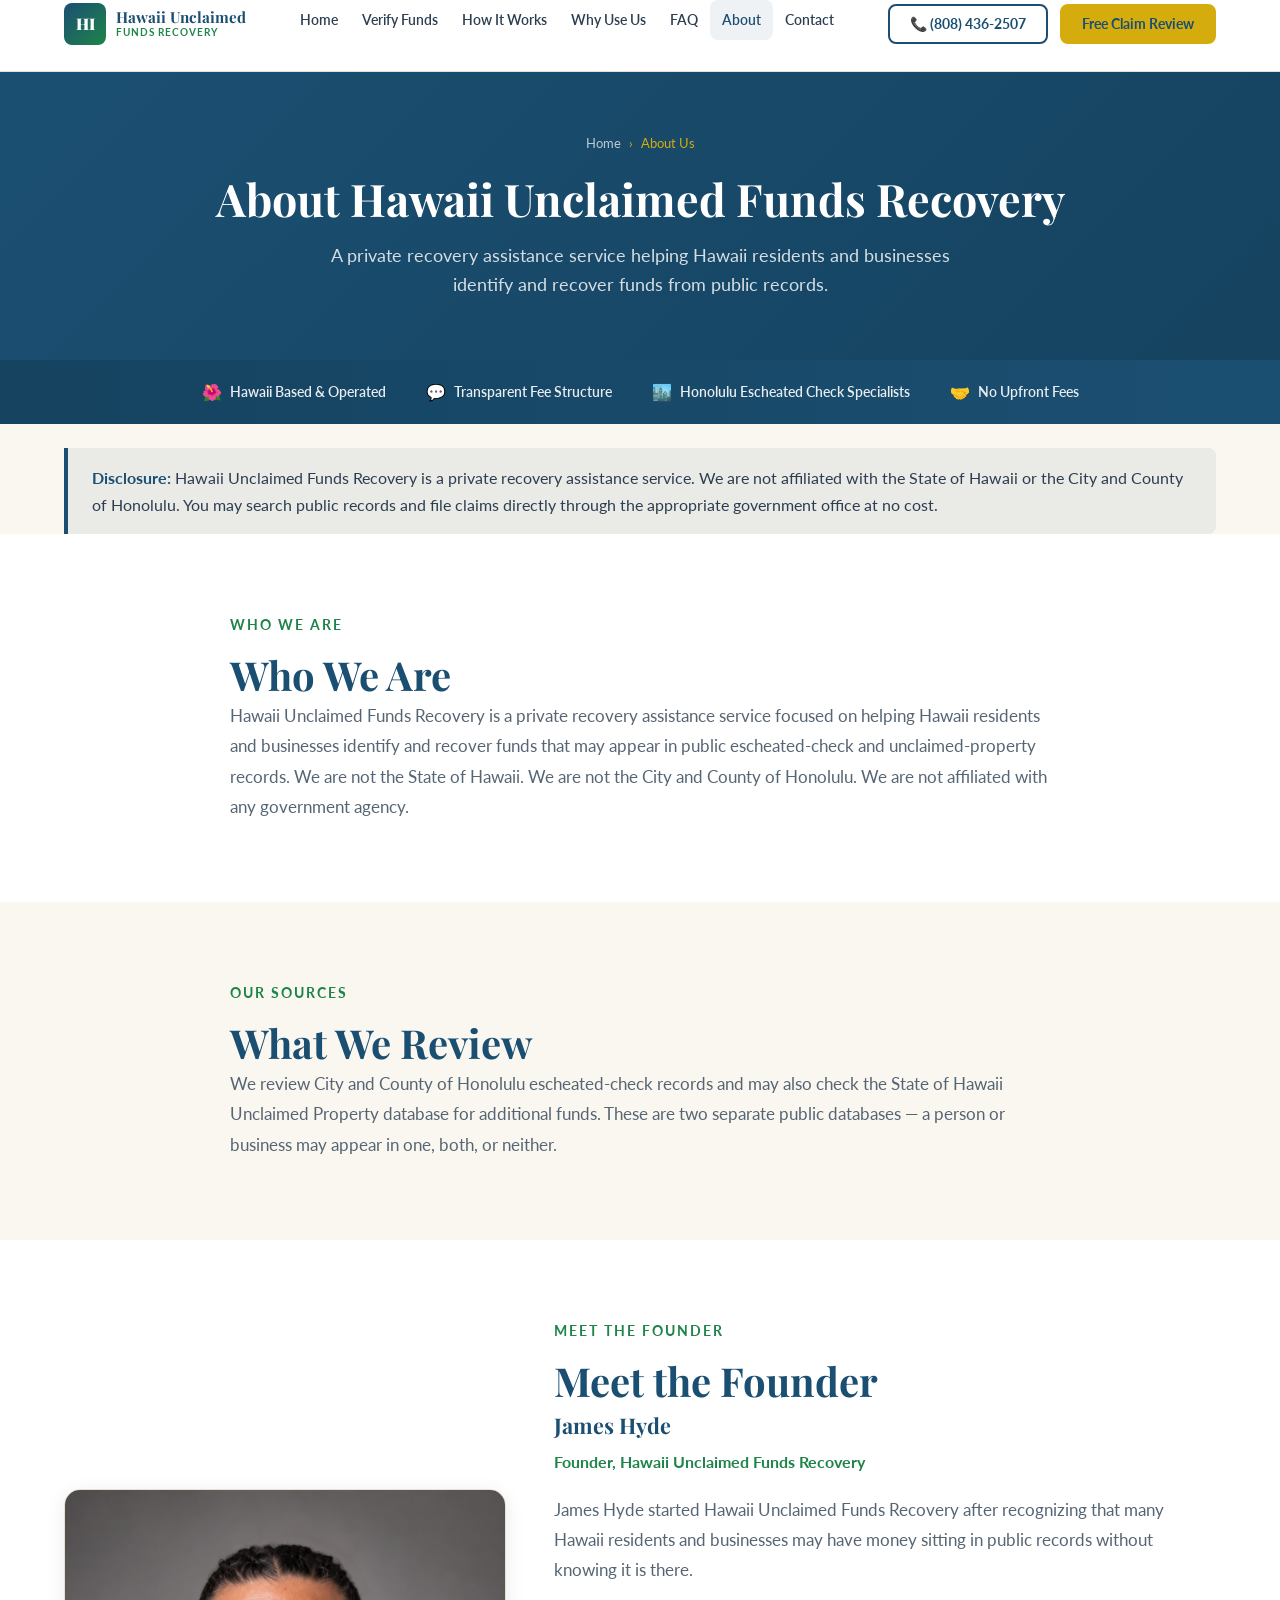
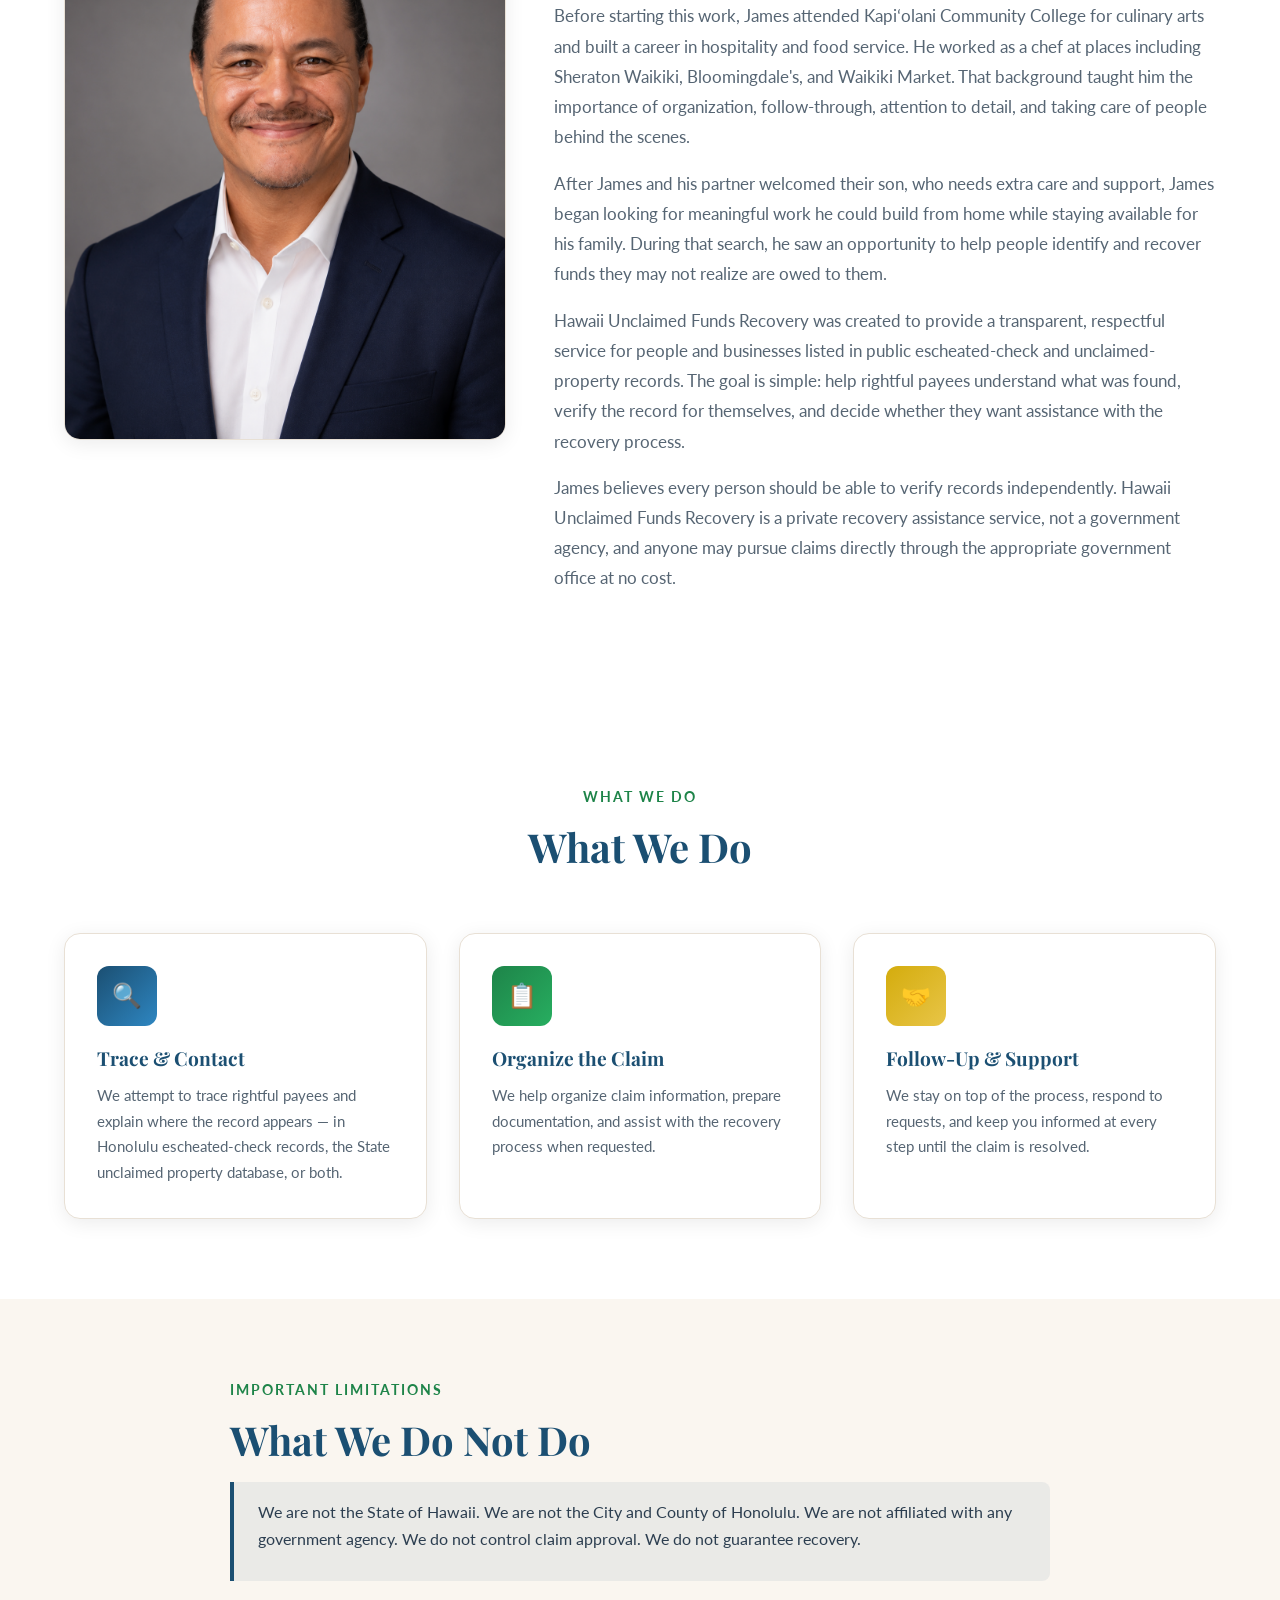
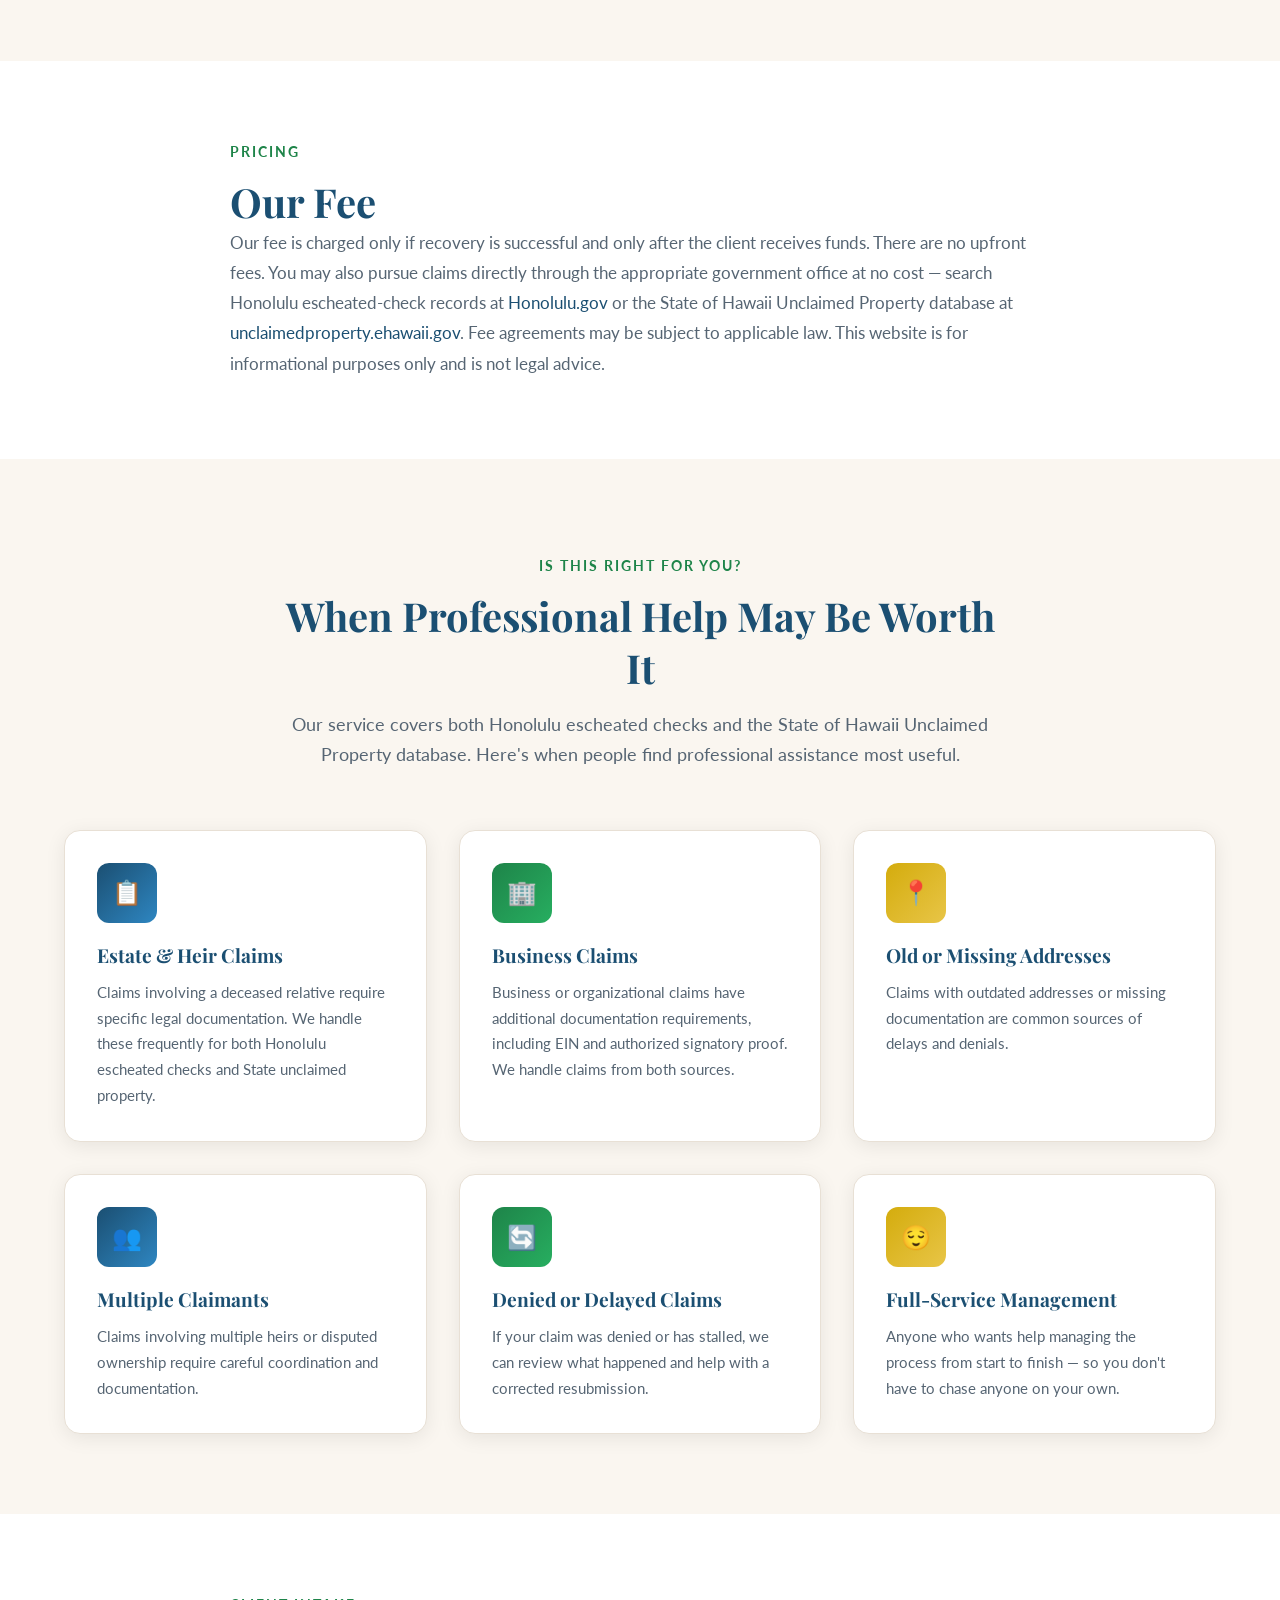
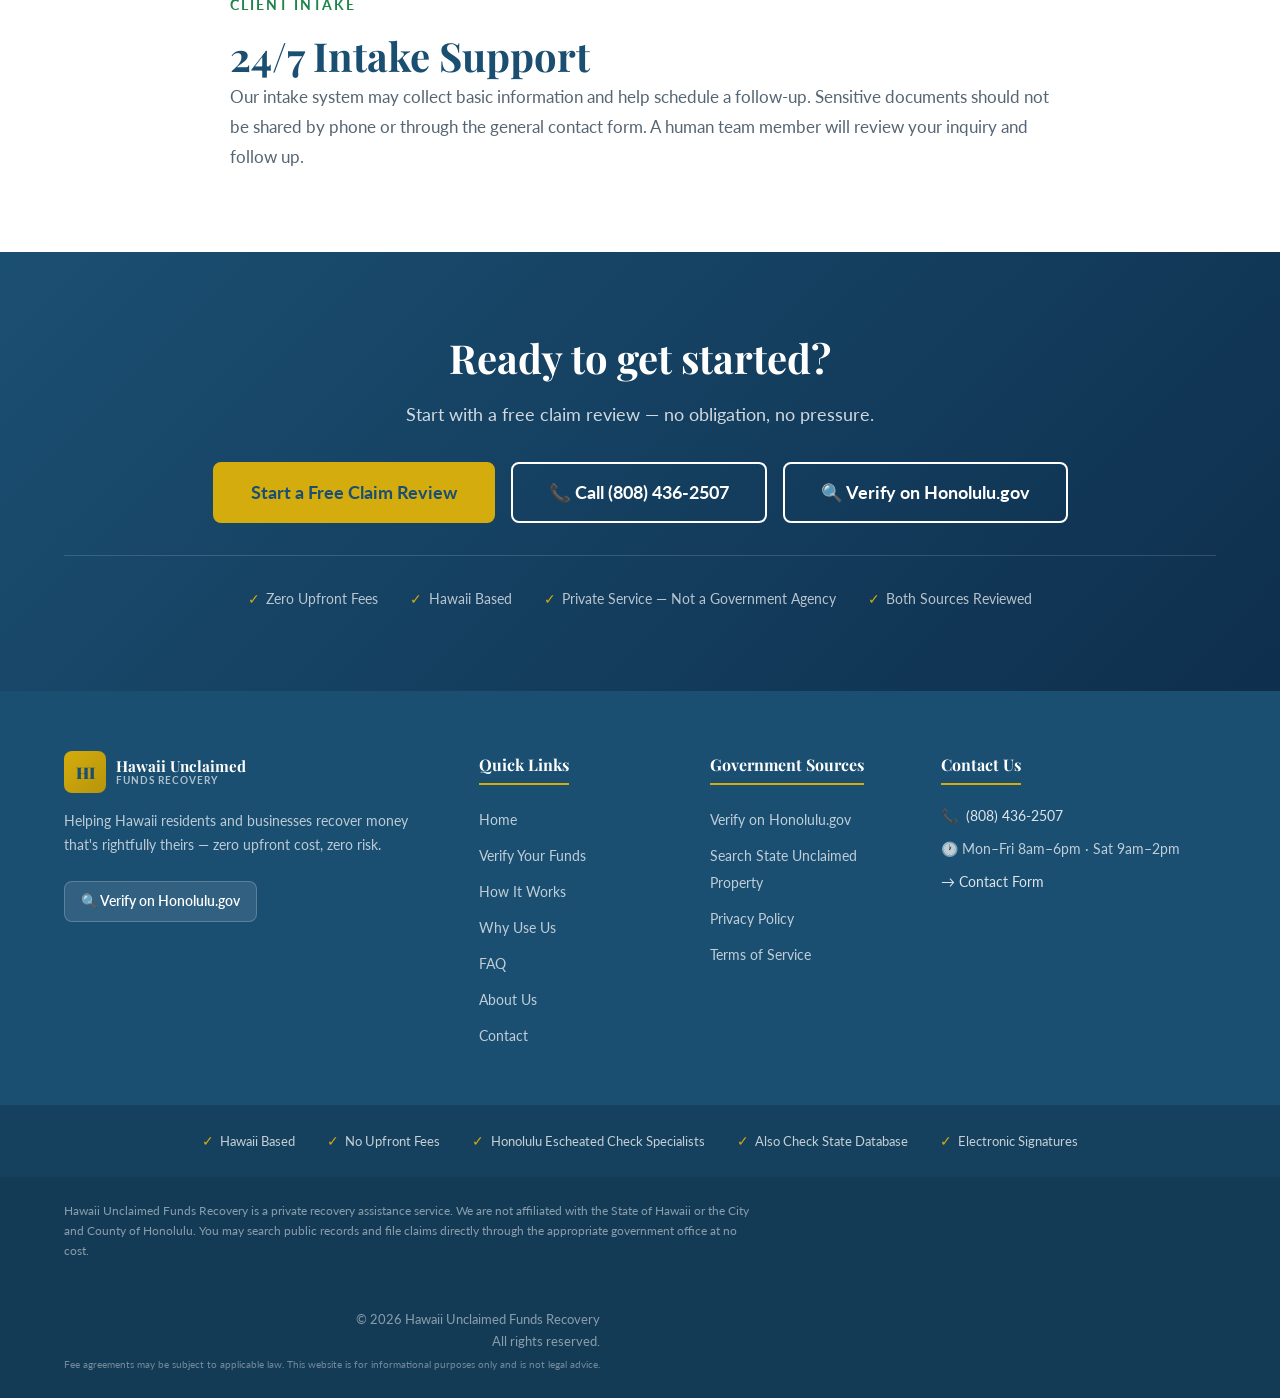
==== about.html @ ba625664 "Remove false RON/portal/e-filing claims; add What to Expect" ====
<!DOCTYPE html>
<html lang="en">
<head>
  <meta charset="UTF-8" />
  <meta name="viewport" content="width=device-width, initial-scale=1.0" />
  <title>About Us — Hawaii Unclaimed Funds Recovery | Private Recovery Assistance</title>
  <meta name="description" content="Hawaii Unclaimed Funds Recovery is a private recovery assistance service helping Hawaii residents identify and recover funds from Honolulu escheated-check records and the State of Hawaii Unclaimed Property database." />
  <meta name="robots" content="index, follow" />
  <link rel="canonical" href="https://hawaiiunclaimedfunds.com/about.html" />
  <meta property="og:title" content="About Hawaii Unclaimed Funds Recovery" />
  <meta property="og:description" content="A private recovery assistance service focused on Honolulu escheated-check recovery and State of Hawaii Unclaimed Property. Not affiliated with any government agency." />
  <meta property="og:type" content="website" />
  <meta property="og:url" content="https://hawaiiunclaimedfunds.com/about.html" />
  <link rel="preconnect" href="https://fonts.googleapis.com" />
  <link rel="preconnect" href="https://fonts.gstatic.com" crossorigin />
  <link href="https://fonts.googleapis.com/css2?family=Playfair+Display:wght@400;600;700&family=Lato:wght@400;600;700&display=swap" rel="stylesheet" />
  <link rel="stylesheet" href="styles.css" />
</head>
<body>

<header class="site-nav" role="banner">
  <div class="container">
    <div class="nav-inner">
      <a href="index.html" class="nav-logo" aria-label="Hawaii Unclaimed Funds Recovery — Home">
        <div class="nav-logo-icon" aria-hidden="true">HI</div>
        <div class="nav-logo-text"><span class="line1">Hawaii Unclaimed</span><span class="line2">Funds Recovery</span></div>
      </a>
      <ul class="nav-links" role="navigation" aria-label="Main navigation">
        <li><a href="index.html">Home</a></li>
        <li><a href="verify.html">Verify Funds</a></li>
        <li><a href="how-it-works.html">How It Works</a></li>
        <li><a href="why-use-us.html">Why Use Us</a></li>
        <li><a href="faq.html">FAQ</a></li>
        <li><a href="about.html" class="active">About</a></li>
        <li><a href="contact.html">Contact</a></li>
      </ul>
      <div class="nav-cta">
        <a href="tel:+18084362507" class="btn btn-outline btn-sm">📞 (808) 436-2507</a>
        <a href="contact.html" class="btn btn-primary btn-sm">Free Claim Review</a>
        <button class="hamburger" aria-label="Toggle navigation" aria-expanded="false"><span></span><span></span><span></span></button>
      </div>
    </div>
  </div>
</header>

<nav class="mobile-menu" role="navigation" aria-label="Mobile navigation">
  <ul>
    <li><a href="index.html">Home</a></li>
    <li><a href="verify.html">Verify Your Funds</a></li>
    <li><a href="how-it-works.html">How It Works</a></li>
    <li><a href="why-use-us.html">Why Use Us</a></li>
    <li><a href="faq.html">FAQ</a></li>
    <li><a href="about.html">About Us</a></li>
    <li><a href="contact.html">Contact</a></li>
  </ul>
  <div class="mobile-menu-cta">
    <a href="tel:+18084362507" class="btn btn-primary btn-full">📞 Call (808) 436-2507</a>
    <a href="contact.html" class="btn btn-primary btn-full">Start a Free Claim Review</a>
    <a href="https://www.honolulu.gov/bfs/escheated-checks/" target="_blank" rel="noopener noreferrer" class="btn btn-green btn-full">🔍 Verify on Honolulu.gov</a>
  </div>
  <div class="mobile-trust">
    <div class="mobile-trust-item"><span class="check">✓</span> Zero Upfront Fees</div>
    <div class="mobile-trust-item"><span class="check">✓</span> Hawaii Based &amp; Operated</div>
  </div>
</nav>

<main id="main-content">

<!-- HERO -->
<section class="page-hero" aria-labelledby="page-title">
  <div class="container">
    <div class="breadcrumb"><a href="index.html">Home</a> <span>›</span> <span>About Us</span></div>
    <h1 id="page-title">About Hawaii Unclaimed Funds Recovery</h1>
    <p>A private recovery assistance service helping Hawaii residents and businesses identify and recover funds from public records.</p>
  </div>
</section>

<div class="trust-banner">
  <div class="container">
    <div class="trust-banner-inner">
      <div class="trust-item"><span class="icon">🌺</span> Hawaii Based &amp; Operated</div>
      <div class="trust-item"><span class="icon">💬</span> Transparent Fee Structure</div>
      <div class="trust-item"><span class="icon">🏙️</span> Honolulu Escheated Check Specialists</div>
      <div class="trust-item"><span class="icon">🤝</span> No Upfront Fees</div>
    </div>
  </div>
</div>

<!-- Disclosure -->
<div class="container" style="padding-top:1.5rem;">
  <div class="alert-info" role="note">
    <strong>Disclosure:</strong> Hawaii Unclaimed Funds Recovery is a private recovery assistance service. We are not affiliated with the State of Hawaii or the City and County of Honolulu. You may search public records and file claims directly through the appropriate government office at no cost.
  </div>
</div>

<!-- SECTION 1 — WHO WE ARE -->
<section class="section section-alt" aria-labelledby="who-heading">
  <div class="container">
    <div style="max-width:820px; margin:0 auto;">
      <div class="fade-in-up">
        <p class="subtitle" style="color:var(--color-secondary); font-size:0.85rem; font-weight:700; text-transform:uppercase; letter-spacing:2px; margin-bottom:0.75rem;">Who We Are</p>
        <h2 id="who-heading">Who We Are</h2>
        <p style="color:var(--color-text-light); font-size:1.05rem; line-height:1.8;">Hawaii Unclaimed Funds Recovery is a private recovery assistance service focused on helping Hawaii residents and businesses identify and recover funds that may appear in public escheated-check and unclaimed-property records. We are not the State of Hawaii. We are not the City and County of Honolulu. We are not affiliated with any government agency.</p>
      </div>
    </div>
  </div>
</section>

<!-- SECTION 2 — WHAT WE REVIEW -->
<section class="section" aria-labelledby="review-heading">
  <div class="container">
    <div style="max-width:820px; margin:0 auto;">
      <div class="fade-in-up">
        <p class="subtitle" style="color:var(--color-secondary); font-size:0.85rem; font-weight:700; text-transform:uppercase; letter-spacing:2px; margin-bottom:0.75rem;">Our Sources</p>
        <h2 id="review-heading">What We Review</h2>
        <p style="color:var(--color-text-light); font-size:1.05rem; line-height:1.8;">We review City and County of Honolulu escheated-check records and may also check the State of Hawaii Unclaimed Property database for additional funds. These are two separate public databases — a person or business may appear in one, both, or neither.</p>
      </div>
    </div>
  </div>
</section>

<section class="section section-alt founder-section" aria-labelledby="founder-heading">
  <div class="container">
    <div class="founder-grid fade-in-up">
      <div class="founder-image-card">
        <img src="public/images/james-hyde-founder.png" alt="James Hyde, Founder of Hawaii Unclaimed Funds Recovery" class="founder-image" />
      </div>
      <div class="founder-copy">
        <p class="subtitle">Meet the Founder</p>
        <h2 id="founder-heading">Meet the Founder</h2>
        <div class="founder-name">James Hyde</div>
        <p class="founder-title">Founder, Hawaii Unclaimed Funds Recovery</p>
        <p>James Hyde started Hawaii Unclaimed Funds Recovery after recognizing that many Hawaii residents and businesses may have money sitting in public records without knowing it is there.</p>
        <p>Before starting this work, James attended Kapi&#699;olani Community College for culinary arts and built a career in hospitality and food service. He worked as a chef at places including Sheraton Waikiki, Bloomingdale's, and Waikiki Market. That background taught him the importance of organization, follow-through, attention to detail, and taking care of people behind the scenes.</p>
        <p>After James and his partner welcomed their son, who needs extra care and support, James began looking for meaningful work he could build from home while staying available for his family. During that search, he saw an opportunity to help people identify and recover funds they may not realize are owed to them.</p>
        <p>Hawaii Unclaimed Funds Recovery was created to provide a transparent, respectful service for people and businesses listed in public escheated-check and unclaimed-property records. The goal is simple: help rightful payees understand what was found, verify the record for themselves, and decide whether they want assistance with the recovery process.</p>
        <p>James believes every person should be able to verify records independently. Hawaii Unclaimed Funds Recovery is a private recovery assistance service, not a government agency, and anyone may pursue claims directly through the appropriate government office at no cost.</p>
      </div>
    </div>
  </div>
</section>

<!-- SECTION 3 — WHAT WE DO -->
<section class="section section-alt" aria-labelledby="what-heading">
  <div class="container">
    <div class="section-header fade-in-up">
      <p class="subtitle">What We Do</p>
      <h2 id="what-heading">What We Do</h2>
    </div>
    <div class="grid-3">
      <div class="card fade-in-up delay-1">
        <div class="card-icon" aria-hidden="true">🔍</div>
        <h3>Trace &amp; Contact</h3>
        <p>We attempt to trace rightful payees and explain where the record appears — in Honolulu escheated-check records, the State unclaimed property database, or both.</p>
      </div>
      <div class="card fade-in-up delay-2">
        <div class="card-icon green" aria-hidden="true">📋</div>
        <h3>Organize the Claim</h3>
        <p>We help organize claim information, prepare documentation, and assist with the recovery process when requested.</p>
      </div>
      <div class="card fade-in-up delay-3">
        <div class="card-icon gold" aria-hidden="true">🤝</div>
        <h3>Follow-Up &amp; Support</h3>
        <p>We stay on top of the process, respond to requests, and keep you informed at every step until the claim is resolved.</p>
      </div>
    </div>
  </div>
</section>

<!-- SECTION 4 — WHAT WE DO NOT DO -->
<section class="section" aria-labelledby="donot-heading">
  <div class="container">
    <div style="max-width:820px; margin:0 auto;">
      <div class="fade-in-up">
        <p class="subtitle" style="color:var(--color-secondary); font-size:0.85rem; font-weight:700; text-transform:uppercase; letter-spacing:2px; margin-bottom:0.75rem;">Important Limitations</p>
        <h2 id="donot-heading" style="margin-bottom:1rem;">What We Do Not Do</h2>
        <div class="alert-info" role="note" style="font-size:1rem; line-height:1.7;">
          <p style="margin:0 0 0.75rem;">We are not the State of Hawaii. We are not the City and County of Honolulu. We are not affiliated with any government agency. We do not control claim approval. We do not guarantee recovery.</p>
        </div>
      </div>
    </div>
  </div>
</section>

<!-- SECTION 5 — OUR FEE -->
<section class="section section-alt" aria-labelledby="fee-heading">
  <div class="container">
    <div style="max-width:820px; margin:0 auto;">
      <div class="fade-in-up">
        <p class="subtitle" style="color:var(--color-secondary); font-size:0.85rem; font-weight:700; text-transform:uppercase; letter-spacing:2px; margin-bottom:0.75rem;">Pricing</p>
        <h2 id="fee-heading">Our Fee</h2>
        <p style="color:var(--color-text-light); font-size:1.05rem; line-height:1.8;">Our fee is charged only if recovery is successful and only after the client receives funds. There are no upfront fees. You may also pursue claims directly through the appropriate government office at no cost — search Honolulu escheated-check records at <a href="https://www.honolulu.gov/bfs/escheated-checks/" target="_blank" rel="noopener noreferrer">Honolulu.gov</a> or the State of Hawaii Unclaimed Property database at <a href="https://unclaimedproperty.ehawaii.gov/lilo/property-search.html" target="_blank" rel="noopener noreferrer">unclaimedproperty.ehawaii.gov</a>. Fee agreements may be subject to applicable law. This website is for informational purposes only and is not legal advice.</p>
      </div>
    </div>
  </div>
</section>

<!-- SECTION 6 — WHEN HELP MAY BE USEFUL -->
<section class="section" aria-labelledby="when-heading">
  <div class="container">
    <div class="section-header fade-in-up">
      <p class="subtitle">Is This Right for You?</p>
      <h2 id="when-heading">When Professional Help May Be Worth It</h2>
      <p>Our service covers both Honolulu escheated checks and the State of Hawaii Unclaimed Property database. Here's when people find professional assistance most useful.</p>
    </div>
    <div class="grid-3">
      <div class="card fade-in-up delay-1">
        <div class="card-icon" aria-hidden="true">📋</div>
        <h3>Estate &amp; Heir Claims</h3>
        <p>Claims involving a deceased relative require specific legal documentation. We handle these frequently for both Honolulu escheated checks and State unclaimed property.</p>
      </div>
      <div class="card fade-in-up delay-2">
        <div class="card-icon green" aria-hidden="true">🏢</div>
        <h3>Business Claims</h3>
        <p>Business or organizational claims have additional documentation requirements, including EIN and authorized signatory proof. We handle claims from both sources.</p>
      </div>
      <div class="card fade-in-up delay-3">
        <div class="card-icon gold" aria-hidden="true">📍</div>
        <h3>Old or Missing Addresses</h3>
        <p>Claims with outdated addresses or missing documentation are common sources of delays and denials.</p>
      </div>
      <div class="card fade-in-up delay-1">
        <div class="card-icon" aria-hidden="true">👥</div>
        <h3>Multiple Claimants</h3>
        <p>Claims involving multiple heirs or disputed ownership require careful coordination and documentation.</p>
      </div>
      <div class="card fade-in-up delay-2">
        <div class="card-icon green" aria-hidden="true">🔄</div>
        <h3>Denied or Delayed Claims</h3>
        <p>If your claim was denied or has stalled, we can review what happened and help with a corrected resubmission.</p>
      </div>
      <div class="card fade-in-up delay-3">
        <div class="card-icon gold" aria-hidden="true">😌</div>
        <h3>Full-Service Management</h3>
        <p>Anyone who wants help managing the process from start to finish — so you don't have to chase anyone on your own.</p>
      </div>
    </div>
  </div>
</section>

<!-- SECTION 7 — LEILANI -->
<section class="section section-alt" aria-labelledby="leilani-heading">
  <div class="container">
    <div style="max-width:820px; margin:0 auto;">
      <div class="fade-in-up">
        <p class="subtitle" style="color:var(--color-secondary); font-size:0.85rem; font-weight:700; text-transform:uppercase; letter-spacing:2px; margin-bottom:0.75rem;">Client Intake</p>
        <h2 id="leilani-heading">24/7 Intake Support</h2>
        <p style="color:var(--color-text-light); font-size:1.05rem; line-height:1.8;">Our intake system may collect basic information and help schedule a follow-up. Sensitive documents should not be shared by phone or through the general contact form. A human team member will review your inquiry and follow up.</p>
      </div>
    </div>
  </div>
</section>

<!-- CTA -->
<section class="cta-section">
  <div class="container">
    <div class="fade-in-up">
      <h2>Ready to get started?</h2>
      <p>Start with a free claim review — no obligation, no pressure.</p>
      <div class="cta-buttons">
        <a href="contact.html" class="btn btn-primary btn-lg">Start a Free Claim Review</a>
        <a href="tel:+18084362507" class="btn btn-secondary btn-lg">📞 Call (808) 436-2507</a>
        <a href="https://www.honolulu.gov/bfs/escheated-checks/" target="_blank" rel="noopener noreferrer" class="btn btn-secondary btn-lg">🔍 Verify on Honolulu.gov</a>
      </div>
      <div class="cta-trust">
        <div class="cta-trust-item"><span class="check">✓</span> Zero Upfront Fees</div>
        <div class="cta-trust-item"><span class="check">✓</span> Hawaii Based</div>
        <div class="cta-trust-item"><span class="check">✓</span> Private Service — Not a Government Agency</div>
        <div class="cta-trust-item"><span class="check">✓</span> Both Sources Reviewed</div>
      </div>
    </div>
  </div>
</section>

</main>

<footer class="site-footer" role="contentinfo">
  <div class="container">
    <div class="footer-grid">
      <div class="footer-brand">
        <a href="index.html" class="nav-logo">
          <div class="nav-logo-icon" style="background:linear-gradient(135deg,#D4AC0D,#B7950B);color:#1B4F72;" aria-hidden="true">HI</div>
          <div class="nav-logo-text"><span class="line1" style="color:white;">Hawaii Unclaimed</span><span class="line2" style="color:rgba(255,255,255,0.65);">Funds Recovery</span></div>
        </a>
        <p class="tagline">Helping Hawaii residents and businesses recover money that's rightfully theirs — zero upfront cost, zero risk.</p>
        <a href="https://www.honolulu.gov/bfs/escheated-checks/" target="_blank" rel="noopener noreferrer" class="footer-verify-link">🔍 Verify on Honolulu.gov</a>
      </div>
      <div class="footer-col">
        <h4>Quick Links</h4>
        <ul>
          <li><a href="index.html">Home</a></li>
          <li><a href="verify.html">Verify Your Funds</a></li>
          <li><a href="how-it-works.html">How It Works</a></li>
          <li><a href="why-use-us.html">Why Use Us</a></li>
          <li><a href="faq.html">FAQ</a></li>
          <li><a href="about.html">About Us</a></li>
          <li><a href="contact.html">Contact</a></li>
        </ul>
      </div>
      <div class="footer-col">
        <h4>Government Sources</h4>
        <ul>
          <li><a href="https://www.honolulu.gov/bfs/escheated-checks/" target="_blank" rel="noopener noreferrer">Verify on Honolulu.gov</a></li>
          <li><a href="https://unclaimedproperty.ehawaii.gov/lilo/property-search.html" target="_blank" rel="noopener noreferrer">Search State Unclaimed Property</a></li>
          <li><a href="privacy.html">Privacy Policy</a></li>
          <li><a href="terms.html">Terms of Service</a></li>
        </ul>
      </div>
      <div class="footer-col">
        <h4>Contact Us</h4>
        <div class="footer-contact-item">📞 <a href="tel:+18084362507">(808) 436-2507</a></div>
        <div class="footer-contact-item">🕐 Mon–Fri 8am–6pm · Sat 9am–2pm</div>
        <div class="footer-contact-item" style="margin-top:0.5rem;"><a href="contact.html">→ Contact Form</a></div>
      </div>
    </div>
  </div>
  <div class="footer-trust-strip">
    <div class="container">
      <div class="footer-trust-row">
        <div class="footer-trust-badge"><span class="chk">✓</span> Hawaii Based</div>
        <div class="footer-trust-badge"><span class="chk">✓</span> No Upfront Fees</div>
        <div class="footer-trust-badge"><span class="chk">✓</span> Honolulu Escheated Check Specialists</div>
        <div class="footer-trust-badge"><span class="chk">✓</span> Also Check State Database</div>
        <div class="footer-trust-badge"><span class="chk">✓</span> Electronic Signatures</div>
      </div>
    </div>
  </div>
  <div class="footer-bottom">
    <div class="container">
      <div class="footer-bottom-inner">
        <p class="footer-legal-text">Hawaii Unclaimed Funds Recovery is a private recovery assistance service. We are not affiliated with the State of Hawaii or the City and County of Honolulu. You may search public records and file claims directly through the appropriate government office at no cost.</p>
        <p class="footer-copyright">© 2026 Hawaii Unclaimed Funds Recovery<br>All rights reserved.<br><span style="font-size:0.8em; opacity:0.8;">Fee agreements may be subject to applicable law. This website is for informational purposes only and is not legal advice.</span></p>
      </div>
    </div>
  </div>
</footer>

<div class="mobile-sticky-bar" role="complementary">
  <a href="tel:+18084362507" class="btn btn-primary" style="flex:1;">📞 Call Now</a>
  <a href="contact.html" class="btn btn-outline" style="flex:1;">✉️ Contact Form</a>
</div>

<script src="script.js"></script>
</body>
</html>
---- styles.css ----
/* =====================================================
   HAWAII UNCLAIMED FUNDS RECOVERY
   Global Stylesheet — styles.css
   ===================================================== */

/* CSS Variables */
:root {
  --color-primary: #1B4F72;
  --color-primary-dark: #154360;
  --color-primary-light: #2E86C1;
  --color-secondary: #1E8449;
  --color-secondary-dark: #196F3D;
  --color-accent: #D4AC0D;
  --color-accent-dark: #B7950B;
  --color-bg: #FAF6F0;
  --color-text: #2C3E50;
  --color-text-light: #566573;
  --color-white: #FFFFFF;
  --color-border: #E8E0D5;
  --color-success: #27AE60;
  --color-error: #E74C3C;

  --font-heading: 'Playfair Display', Georgia, serif;
  --font-body: 'Lato', Arial, sans-serif;

  --nav-height: 72px;
  --container-max: 1200px;
  --radius: 8px;
  --radius-lg: 16px;
  --shadow: 0 4px 20px rgba(0, 0, 0, 0.08);
  --shadow-hover: 0 8px 30px rgba(0, 0, 0, 0.15);
  --transition: all 0.3s ease;
}

/* ---- Reset & Base ---- */
*, *::before, *::after { box-sizing: border-box; margin: 0; padding: 0; }

html { scroll-behavior: smooth; font-size: 16px; }

body {
  font-family: var(--font-body);
  color: var(--color-text);
  background-color: var(--color-bg);
  line-height: 1.7;
  overflow-x: hidden;
}

body.menu-open { overflow: hidden; }

/* ---- Typography ---- */
h1, h2, h3, h4, h5, h6 {
  font-family: var(--font-heading);
  line-height: 1.3;
  color: var(--color-primary);
}

h1 { font-size: clamp(2rem, 5vw, 3.5rem); }
h2 { font-size: clamp(1.6rem, 3.5vw, 2.5rem); }
h3 { font-size: clamp(1.2rem, 2.5vw, 1.75rem); }
h4 { font-size: 1.2rem; }

p { margin-bottom: 1rem; }
p:last-child { margin-bottom: 0; }

a { color: var(--color-primary); text-decoration: none; transition: var(--transition); }
a:hover { color: var(--color-secondary); }

ul, ol { padding-left: 1.5rem; }
li { margin-bottom: 0.5rem; }

img { max-width: 100%; height: auto; display: block; }

strong { color: var(--color-primary); }

/* ---- Layout ---- */
.container {
  max-width: var(--container-max);
  margin: 0 auto;
  padding: 0 1.5rem;
}

.section { padding: 80px 0; }
.section-sm { padding: 50px 0; }
.section-alt { background-color: var(--color-white); }
.section-dark { background-color: var(--color-primary); color: var(--color-white); }
.section-dark h2, .section-dark h3 { color: var(--color-white); }
.section-sand { background-color: var(--color-bg); }

.section-header {
  text-align: center;
  max-width: 720px;
  margin: 0 auto 60px;
}

.section-header .subtitle {
  color: var(--color-secondary);
  font-size: 0.85rem;
  font-weight: 700;
  text-transform: uppercase;
  letter-spacing: 2px;
  margin-bottom: 0.75rem;
}

.section-header p {
  color: var(--color-text-light);
  font-size: 1.1rem;
  margin-top: 1rem;
}

/* ---- Grid ---- */
.grid-3 { display: grid; grid-template-columns: repeat(3, 1fr); gap: 2rem; }
.grid-2 { display: grid; grid-template-columns: repeat(2, 1fr); gap: 2rem; }
.grid-4 { display: grid; grid-template-columns: repeat(4, 1fr); gap: 1.5rem; }

/* ---- Buttons ---- */
.btn {
  display: inline-flex;
  align-items: center;
  justify-content: center;
  gap: 0.5rem;
  padding: 14px 28px;
  border-radius: var(--radius);
  font-family: var(--font-body);
  font-size: 1rem;
  font-weight: 700;
  cursor: pointer;
  border: 2px solid transparent;
  transition: var(--transition);
  text-decoration: none;
  white-space: nowrap;
  line-height: 1.2;
}

.btn-primary {
  background-color: var(--color-accent);
  color: var(--color-primary);
  border-color: var(--color-accent);
}
.btn-primary:hover {
  background-color: var(--color-accent-dark);
  border-color: var(--color-accent-dark);
  color: var(--color-primary);
  transform: translateY(-2px);
  box-shadow: var(--shadow-hover);
}

.btn-secondary {
  background-color: transparent;
  color: var(--color-white);
  border-color: var(--color-white);
}
.btn-secondary:hover {
  background-color: var(--color-white);
  color: var(--color-primary);
  transform: translateY(-2px);
}

.btn-outline {
  background-color: transparent;
  color: var(--color-primary);
  border-color: var(--color-primary);
}
.btn-outline:hover {
  background-color: var(--color-primary);
  color: var(--color-white);
  transform: translateY(-2px);
}

.btn-green {
  background-color: var(--color-secondary);
  color: var(--color-white);
  border-color: var(--color-secondary);
}
.btn-green:hover {
  background-color: var(--color-secondary-dark);
  border-color: var(--color-secondary-dark);
  color: var(--color-white);
  transform: translateY(-2px);
  box-shadow: var(--shadow-hover);
}

.btn-dark {
  background-color: var(--color-primary);
  color: var(--color-white);
  border-color: var(--color-primary);
}
.btn-dark:hover {
  background-color: var(--color-primary-dark);
  color: var(--color-white);
  transform: translateY(-2px);
}

.btn-lg { padding: 18px 36px; font-size: 1.1rem; }
.btn-sm { padding: 10px 20px; font-size: 0.875rem; }
.btn-full { width: 100%; }

/* ---- Navigation ---- */
.site-nav {
  position: sticky;
  top: 0;
  z-index: 1000;
  background-color: var(--color-white);
  border-bottom: 1px solid var(--color-border);
  height: var(--nav-height);
  transition: box-shadow 0.3s ease;
}

.site-nav.scrolled { box-shadow: 0 2px 20px rgba(0, 0, 0, 0.1); }

.nav-inner {
  display: flex;
  align-items: center;
  justify-content: space-between;
  height: 100%;
  gap: 1rem;
}

.nav-logo {
  display: flex;
  align-items: center;
  gap: 10px;
  text-decoration: none;
  flex-shrink: 0;
}

.nav-logo-icon {
  width: 42px;
  height: 42px;
  background: linear-gradient(135deg, var(--color-primary), var(--color-secondary));
  border-radius: 8px;
  display: flex;
  align-items: center;
  justify-content: center;
  color: white;
  font-size: 1rem;
  font-weight: 900;
  font-family: var(--font-heading);
  flex-shrink: 0;
}

.nav-logo-text { display: flex; flex-direction: column; line-height: 1.15; }
.nav-logo-text .line1 { font-family: var(--font-heading); font-size: 0.95rem; font-weight: 700; color: var(--color-primary); }
.nav-logo-text .line2 { font-size: 0.65rem; color: var(--color-secondary); font-weight: 700; text-transform: uppercase; letter-spacing: 1px; }

.nav-links {
  display: flex;
  list-style: none;
  padding: 0;
  margin: 0;
  gap: 0;
  align-items: center;
}

.nav-links a {
  display: block;
  padding: 8px 12px;
  font-size: 0.875rem;
  font-weight: 600;
  color: var(--color-text);
  border-radius: var(--radius);
  transition: var(--transition);
}

.nav-links a:hover,
.nav-links a.active {
  color: var(--color-primary);
  background-color: rgba(27, 79, 114, 0.07);
}

.nav-cta { display: flex; align-items: center; gap: 0.75rem; flex-shrink: 0; }

/* ---- Hamburger ---- */
.hamburger {
  display: none;
  flex-direction: column;
  gap: 5px;
  cursor: pointer;
  padding: 6px;
  background: none;
  border: none;
  border-radius: var(--radius);
  transition: var(--transition);
}

.hamburger:hover { background: var(--color-bg); }

.hamburger span {
  display: block;
  width: 24px;
  height: 2px;
  background-color: var(--color-text);
  transition: var(--transition);
  border-radius: 2px;
}

.hamburger.open span:nth-child(1) { transform: translateY(7px) rotate(45deg); }
.hamburger.open span:nth-child(2) { opacity: 0; transform: scaleX(0); }
.hamburger.open span:nth-child(3) { transform: translateY(-7px) rotate(-45deg); }

/* ---- Mobile Menu ---- */
.mobile-menu {
  position: fixed;
  top: var(--nav-height);
  left: 0;
  right: 0;
  bottom: 0;
  background-color: var(--color-white);
  z-index: 999;
  overflow-y: auto;
  padding: 1.5rem;
  transform: translateX(100%);
  transition: transform 0.35s cubic-bezier(0.4, 0, 0.2, 1);
}

.mobile-menu.open { transform: translateX(0); }

.mobile-menu nav ul { list-style: none; padding: 0; margin: 0; }

.mobile-menu nav a {
  display: block;
  padding: 0.9rem 0;
  font-size: 1.05rem;
  font-weight: 600;
  color: var(--color-text);
  border-bottom: 1px solid var(--color-border);
  transition: var(--transition);
}

.mobile-menu nav a:hover { color: var(--color-primary); padding-left: 8px; }

.mobile-menu-cta { margin-top: 1.5rem; display: flex; flex-direction: column; gap: 0.75rem; }

.mobile-trust {
  margin-top: 1.5rem;
  padding-top: 1.5rem;
  border-top: 1px solid var(--color-border);
}

.mobile-trust-item {
  display: flex;
  align-items: center;
  gap: 0.6rem;
  padding: 0.4rem 0;
  font-size: 0.9rem;
  color: var(--color-text-light);
}

.mobile-trust-item .check { color: var(--color-secondary); font-weight: 700; font-size: 1rem; }

/* ---- Hero ---- */
.hero {
  background: linear-gradient(135deg, var(--color-primary) 0%, #154360 55%, #0E2F4D 100%);
  color: var(--color-white);
  padding: 100px 0 140px;
  position: relative;
  overflow: hidden;
}

.hero-bg-pattern {
  position: absolute;
  inset: 0;
  background-image: radial-gradient(circle at 20% 50%, rgba(255,255,255,0.04) 0%, transparent 50%),
                    radial-gradient(circle at 80% 20%, rgba(212,172,13,0.08) 0%, transparent 40%);
  pointer-events: none;
}

.hero-wave {
  position: absolute;
  bottom: -1px;
  left: 0;
  right: 0;
  line-height: 0;
  pointer-events: none;
}

.hero-wave svg { display: block; width: 100%; }

.hero-content { position: relative; z-index: 1; max-width: 820px; }

.hero-eyebrow {
  display: inline-flex;
  align-items: center;
  gap: 0.5rem;
  background: rgba(212, 172, 13, 0.18);
  border: 1px solid rgba(212, 172, 13, 0.4);
  color: var(--color-accent);
  padding: 6px 18px;
  border-radius: 50px;
  font-size: 0.82rem;
  font-weight: 700;
  text-transform: uppercase;
  letter-spacing: 2px;
  margin-bottom: 1.5rem;
}

.hero h1 { color: var(--color-white); margin-bottom: 1.25rem; }
.hero h1 .accent { color: var(--color-accent); }

.hero-subheadline {
  font-size: clamp(1rem, 2vw, 1.2rem);
  color: rgba(255, 255, 255, 0.85);
  margin-bottom: 2rem;
  max-width: 620px;
  line-height: 1.75;
}

.hero-cta { display: flex; flex-wrap: wrap; gap: 1rem; margin-bottom: 3rem; }

.hero-trust {
  display: flex;
  flex-wrap: wrap;
  gap: 0.75rem 2rem;
  padding-top: 2rem;
  border-top: 1px solid rgba(255,255,255,0.15);
}

.hero-trust-item {
  display: flex;
  align-items: center;
  gap: 0.4rem;
  font-size: 0.85rem;
  color: rgba(255,255,255,0.8);
}

.hero-trust-item .check { color: var(--color-accent); font-size: 0.9rem; }

/* ---- Trust Banner ---- */
.trust-banner {
  background: linear-gradient(90deg, var(--color-primary-dark), var(--color-primary));
  padding: 18px 0;
}

.trust-banner-inner {
  display: flex;
  flex-wrap: wrap;
  justify-content: center;
  align-items: center;
  gap: 1rem 2.5rem;
}

.trust-item {
  display: flex;
  align-items: center;
  gap: 0.5rem;
  font-size: 0.875rem;
  font-weight: 600;
  color: rgba(255,255,255,0.9);
  white-space: nowrap;
}

.trust-item .icon { color: var(--color-accent); font-size: 1rem; }

/* ---- Scam Section ---- */
.scam-box {
  background: linear-gradient(135deg, #FFFDF4, #FFF9E6);
  border: 2px solid rgba(212,172,13,0.5);
  border-radius: var(--radius-lg);
  padding: 40px;
  text-align: center;
  margin: 2rem 0;
}

.scam-box h3 { margin-bottom: 1rem; font-size: 1.5rem; }
.scam-box p { color: var(--color-text-light); max-width: 600px; margin: 0 auto 1.5rem; }

/* ---- Cards ---- */
.card {
  background: var(--color-white);
  border-radius: var(--radius-lg);
  padding: 2rem;
  box-shadow: var(--shadow);
  transition: var(--transition);
  border: 1px solid var(--color-border);
}

.card:hover { transform: translateY(-5px); box-shadow: var(--shadow-hover); }

.card-icon {
  width: 60px;
  height: 60px;
  border-radius: 12px;
  background: linear-gradient(135deg, var(--color-primary), var(--color-primary-light));
  display: flex;
  align-items: center;
  justify-content: center;
  margin-bottom: 1.25rem;
  color: white;
  font-size: 1.5rem;
  flex-shrink: 0;
}

.card-icon.green { background: linear-gradient(135deg, var(--color-secondary), #27AE60); }
.card-icon.gold { background: linear-gradient(135deg, var(--color-accent), #E8C547); color: var(--color-primary); }

.card h3 { margin-bottom: 0.75rem; font-size: 1.2rem; }
.card p { color: var(--color-text-light); font-size: 0.95rem; }

/* ---- Founder Section ---- */
.founder-grid {
  display: grid;
  grid-template-columns: minmax(280px, 0.9fr) minmax(0, 1.35fr);
  gap: 3rem;
  align-items: center;
}

.founder-image-card {
  background: var(--color-white);
  border: 1px solid var(--color-border);
  border-radius: var(--radius-lg);
  box-shadow: var(--shadow);
  overflow: hidden;
}

.founder-image {
  display: block;
  width: 100%;
  aspect-ratio: 4 / 5;
  object-fit: cover;
  object-position: center top;
}

.founder-copy {
  max-width: 760px;
}

.founder-copy .subtitle {
  color: var(--color-secondary);
  font-size: 0.85rem;
  font-weight: 700;
  text-transform: uppercase;
  letter-spacing: 2px;
  margin-bottom: 0.75rem;
}

.founder-name {
  color: var(--color-primary);
  font-family: var(--font-heading);
  font-size: 1.35rem;
  font-weight: 700;
  margin-bottom: 0.25rem;
}

.founder-title {
  color: var(--color-secondary);
  font-weight: 700;
  margin-bottom: 1.25rem;
}

.founder-copy p:not(.subtitle):not(.founder-title) {
  color: var(--color-text-light);
  font-size: 1.05rem;
  line-height: 1.8;
  margin-bottom: 1rem;
}

.founder-copy p:last-child {
  margin-bottom: 0;
}

/* ---- Steps (5-step summary) ---- */
.steps-grid {
  display: grid;
  grid-template-columns: repeat(5, 1fr);
  gap: 1.25rem;
  position: relative;
}

.steps-grid::before {
  content: '';
  position: absolute;
  top: 28px;
  left: 10%;
  right: 10%;
  height: 2px;
  background: linear-gradient(90deg, var(--color-primary), var(--color-secondary));
  z-index: 0;
}

.step-item { text-align: center; position: relative; z-index: 1; }

.step-number {
  width: 58px;
  height: 58px;
  border-radius: 50%;
  background: linear-gradient(135deg, var(--color-primary), var(--color-secondary));
  color: white;
  font-family: var(--font-heading);
  font-size: 1.3rem;
  font-weight: 700;
  display: flex;
  align-items: center;
  justify-content: center;
  margin: 0 auto 1rem;
  box-shadow: 0 4px 15px rgba(27,79,114,0.3);
  position: relative;
  z-index: 2;
}

.step-item h4 { font-size: 0.95rem; margin-bottom: 0.4rem; color: var(--color-primary); }
.step-item p { font-size: 0.82rem; color: var(--color-text-light); margin: 0; }

/* ---- Detailed Steps ---- */
.step-detailed {
  display: flex;
  gap: 1.75rem;
  margin-bottom: 2.5rem;
  align-items: flex-start;
  position: relative;
}

.step-detailed:not(:last-child)::after {
  content: '';
  position: absolute;
  left: 33px;
  top: 68px;
  bottom: -2.5rem;
  width: 2px;
  background: linear-gradient(180deg, var(--color-primary) 0%, rgba(27,79,114,0.1) 100%);
}

.step-detailed-number {
  flex-shrink: 0;
  width: 68px;
  height: 68px;
  border-radius: 50%;
  background: linear-gradient(135deg, var(--color-primary), var(--color-secondary));
  color: white;
  font-family: var(--font-heading);
  font-size: 1.5rem;
  font-weight: 700;
  display: flex;
  align-items: center;
  justify-content: center;
  box-shadow: 0 4px 15px rgba(27,79,114,0.3);
  position: relative;
  z-index: 1;
}

.step-detailed-content { flex: 1; padding-top: 8px; }
.step-detailed-content h3 { margin-bottom: 0.5rem; }
.step-detailed-content p { color: var(--color-text-light); margin-bottom: 0.5rem; }
.step-detailed-content ul li { color: var(--color-text-light); font-size: 0.95rem; }

/* ---- Testimonials ---- */
.testimonial-card {
  background: var(--color-white);
  border-radius: var(--radius-lg);
  padding: 2rem;
  box-shadow: var(--shadow);
  border-top: 4px solid var(--color-accent);
  position: relative;
}

.testimonial-card::before {
  content: '\201C';
  font-family: var(--font-heading);
  font-size: 5rem;
  color: var(--color-accent);
  opacity: 0.25;
  position: absolute;
  top: 5px;
  left: 18px;
  line-height: 1;
  pointer-events: none;
}

.stars { color: var(--color-accent); font-size: 1rem; margin-bottom: 0.75rem; letter-spacing: 2px; }

.testimonial-text {
  font-style: italic;
  color: var(--color-text);
  margin-bottom: 1.25rem;
  padding-top: 0.5rem;
  line-height: 1.75;
}

.testimonial-author { display: flex; align-items: center; gap: 0.75rem; }

.testimonial-avatar {
  width: 46px;
  height: 46px;
  border-radius: 50%;
  background: linear-gradient(135deg, var(--color-primary), var(--color-secondary));
  display: flex;
  align-items: center;
  justify-content: center;
  color: white;
  font-weight: 700;
  font-size: 1rem;
  flex-shrink: 0;
}

.testimonial-info .name { font-weight: 700; color: var(--color-primary); font-size: 0.95rem; }
.testimonial-info .detail { font-size: 0.8rem; color: var(--color-text-light); }

/* ---- FAQ Accordion ---- */
.faq-list { max-width: 820px; margin: 0 auto; }

.faq-item {
  border: 1px solid var(--color-border);
  border-radius: var(--radius);
  margin-bottom: 0.75rem;
  background: var(--color-white);
  overflow: hidden;
  transition: border-color 0.3s ease, box-shadow 0.3s ease;
}

.faq-item.open { box-shadow: var(--shadow); border-color: var(--color-primary); }

.faq-question {
  display: flex;
  justify-content: space-between;
  align-items: center;
  padding: 1.2rem 1.5rem;
  cursor: pointer;
  font-weight: 600;
  color: var(--color-text);
  gap: 1rem;
  user-select: none;
  background: none;
  border: none;
  width: 100%;
  text-align: left;
  font-family: var(--font-body);
  font-size: 1rem;
  transition: color 0.2s ease;
}

.faq-question:hover { color: var(--color-primary); }
.faq-item.open .faq-question { color: var(--color-primary); }

.faq-icon {
  flex-shrink: 0;
  width: 28px;
  height: 28px;
  border-radius: 50%;
  border: 2px solid var(--color-border);
  display: flex;
  align-items: center;
  justify-content: center;
  font-size: 1.2rem;
  font-weight: 300;
  color: var(--color-text-light);
  transition: var(--transition);
  line-height: 1;
}

.faq-item.open .faq-icon {
  background: var(--color-primary);
  border-color: var(--color-primary);
  color: white;
  transform: rotate(45deg);
}

.faq-answer { max-height: 0; overflow: hidden; transition: max-height 0.4s ease; }
.faq-item.open .faq-answer { max-height: 1000px; }

.faq-answer-inner {
  padding: 0 1.5rem 1.5rem;
  color: var(--color-text-light);
  line-height: 1.75;
  border-top: 1px solid var(--color-border);
  margin-top: 0;
  padding-top: 1rem;
}

.faq-answer-inner p { margin-bottom: 0.75rem; }
.faq-answer-inner ul { margin-bottom: 0.75rem; }
.faq-answer-inner li { color: var(--color-text-light); }

/* ---- Forms ---- */
.form-container {
  background: var(--color-white);
  border-radius: var(--radius-lg);
  padding: 2.5rem;
  box-shadow: var(--shadow);
}

.form-group { margin-bottom: 1.25rem; }

.form-label {
  display: block;
  font-weight: 600;
  font-size: 0.875rem;
  margin-bottom: 0.4rem;
  color: var(--color-text);
}

.form-label .req { color: var(--color-error); margin-left: 2px; }

.form-input,
.form-select,
.form-textarea {
  width: 100%;
  padding: 12px 16px;
  border: 2px solid var(--color-border);
  border-radius: var(--radius);
  font-family: var(--font-body);
  font-size: 1rem;
  color: var(--color-text);
  background: var(--color-white);
  transition: var(--transition);
  -webkit-appearance: none;
  appearance: none;
}

.form-input:focus,
.form-select:focus,
.form-textarea:focus {
  outline: none;
  border-color: var(--color-primary);
  box-shadow: 0 0 0 3px rgba(27, 79, 114, 0.1);
}

.form-input.error,
.form-select.error,
.form-textarea.error { border-color: var(--color-error); }

.form-error {
  color: var(--color-error);
  font-size: 0.8rem;
  margin-top: 0.3rem;
  display: none;
}

.form-error.show { display: block; }

.form-textarea { resize: vertical; min-height: 120px; }

.form-row { display: grid; grid-template-columns: 1fr 1fr; gap: 1rem; }

.form-select-wrap { position: relative; }
.form-select-wrap::after {
  content: '▾';
  position: absolute;
  right: 14px;
  top: 50%;
  transform: translateY(-50%);
  color: var(--color-text-light);
  pointer-events: none;
}

.form-privacy {
  font-size: 0.8rem;
  color: var(--color-text-light);
  text-align: center;
  margin-top: 1rem;
  line-height: 1.5;
}

.form-privacy a { color: var(--color-primary); text-decoration: underline; }

.form-success {
  display: none;
  background: #EBF9EE;
  border: 2px solid var(--color-success);
  border-radius: var(--radius);
  padding: 2rem;
  text-align: center;
}

.form-success.show { display: block; }
.form-success h4 { color: var(--color-success); margin-bottom: 0.5rem; font-size: 1.2rem; }
.form-success p { color: #2D6A4F; margin: 0; }

/* ---- Comparison Table ---- */
.comparison-table {
  width: 100%;
  border-collapse: collapse;
  border-radius: var(--radius-lg);
  overflow: hidden;
  box-shadow: var(--shadow);
}

.comparison-table th {
  padding: 1.25rem 1.5rem;
  text-align: left;
  font-family: var(--font-heading);
  font-size: 1rem;
  letter-spacing: 0.5px;
}

.comparison-table th:first-child { background: #F0EBE3; color: var(--color-text); }
.comparison-table th.us { background: var(--color-primary); color: white; }
.comparison-table th.diy { background: var(--color-text-light); color: white; }

.comparison-table td {
  padding: 1rem 1.5rem;
  border-bottom: 1px solid var(--color-border);
  vertical-align: middle;
  font-size: 0.95rem;
  background: white;
}

.comparison-table tr:last-child td { border-bottom: none; }
.comparison-table tr:nth-child(even) td { background: rgba(250, 246, 240, 0.6); }

.check-yes { color: var(--color-secondary); font-weight: 700; }
.check-no { color: var(--color-error); font-weight: 700; }
.check-maybe { color: var(--color-accent); font-weight: 700; }

/* ---- Verify Page ---- */
.verify-step {
  display: flex;
  gap: 1.5rem;
  margin-bottom: 2.5rem;
  position: relative;
}

.verify-step:not(:last-child)::after {
  content: '';
  position: absolute;
  left: 20px;
  top: 44px;
  bottom: -2.5rem;
  width: 2px;
  background: linear-gradient(180deg, var(--color-primary) 0%, rgba(27,79,114,0.1) 100%);
}

.verify-step-num {
  flex-shrink: 0;
  width: 42px;
  height: 42px;
  border-radius: 50%;
  background: var(--color-primary);
  color: white;
  display: flex;
  align-items: center;
  justify-content: center;
  font-weight: 700;
  font-size: 1rem;
  z-index: 1;
  position: relative;
}

.verify-step-content { flex: 1; }
.verify-step-content h4 { color: var(--color-primary); margin-bottom: 0.5rem; font-size: 1.1rem; }
.verify-step-content p { color: var(--color-text-light); font-size: 0.95rem; margin-bottom: 0.75rem; }

.screenshot-placeholder {
  background: var(--color-bg);
  border: 2px dashed var(--color-border);
  border-radius: var(--radius);
  padding: 2.5rem 2rem;
  text-align: center;
  color: var(--color-text-light);
  font-size: 0.85rem;
}

.screenshot-placeholder .ph-icon { font-size: 2.5rem; margin-bottom: 0.5rem; opacity: 0.4; }

/* ---- Blog ---- */
.blog-card {
  background: var(--color-white);
  border-radius: var(--radius-lg);
  overflow: hidden;
  box-shadow: var(--shadow);
  transition: var(--transition);
  border: 1px solid var(--color-border);
}

.blog-card:hover { transform: translateY(-5px); box-shadow: var(--shadow-hover); }

.blog-img {
  height: 210px;
  display: flex;
  align-items: center;
  justify-content: center;
  font-size: 3rem;
}

.blog-img.blue { background: linear-gradient(135deg, #1B4F72, #2E86C1); }
.blog-img.green { background: linear-gradient(135deg, #1E8449, #27AE60); }
.blog-img.gold { background: linear-gradient(135deg, #D4AC0D, #F0C433); }

.blog-body { padding: 1.5rem; }

.blog-cat {
  display: inline-block;
  background: rgba(27,79,114,0.1);
  color: var(--color-primary);
  padding: 3px 10px;
  border-radius: 4px;
  font-size: 0.72rem;
  font-weight: 700;
  text-transform: uppercase;
  letter-spacing: 1px;
  margin-bottom: 0.75rem;
}

.blog-body h3 { font-size: 1.15rem; margin-bottom: 0.75rem; }
.blog-body p { color: var(--color-text-light); font-size: 0.9rem; margin-bottom: 1rem; }
.blog-meta { display: flex; gap: 1rem; font-size: 0.78rem; color: var(--color-text-light); }

/* ---- Team ---- */
.team-card {
  text-align: center;
  background: var(--color-white);
  border-radius: var(--radius-lg);
  padding: 2rem;
  box-shadow: var(--shadow);
  transition: var(--transition);
}

.team-card:hover { transform: translateY(-4px); box-shadow: var(--shadow-hover); }

.team-avatar {
  width: 100px;
  height: 100px;
  border-radius: 50%;
  background: linear-gradient(135deg, var(--color-primary), var(--color-secondary));
  margin: 0 auto 1rem;
  display: flex;
  align-items: center;
  justify-content: center;
  font-size: 2rem;
  color: white;
  font-family: var(--font-heading);
  font-weight: 700;
}

.team-card h3 { font-size: 1.2rem; margin-bottom: 0.25rem; }
.team-role { color: var(--color-secondary); font-size: 0.85rem; font-weight: 700; margin-bottom: 0.75rem; }
.team-card p { color: var(--color-text-light); font-size: 0.9rem; }

/* ---- Value Items ---- */
.value-item {
  display: flex;
  gap: 1rem;
  padding: 1.25rem 0;
  border-bottom: 1px solid var(--color-border);
  align-items: flex-start;
}

.value-item:last-child { border-bottom: none; }

.value-icon {
  flex-shrink: 0;
  width: 48px;
  height: 48px;
  border-radius: 10px;
  background: linear-gradient(135deg, var(--color-secondary), #27AE60);
  display: flex;
  align-items: center;
  justify-content: center;
  color: white;
  font-size: 1.2rem;
}

.value-icon.blue { background: linear-gradient(135deg, var(--color-primary), var(--color-primary-light)); }

.value-content h4 { margin-bottom: 0.25rem; font-size: 1.05rem; }
.value-content p { color: var(--color-text-light); font-size: 0.9rem; margin: 0; }

/* ---- Stat Boxes ---- */
.stat-box {
  text-align: center;
  padding: 2rem;
  background: var(--color-white);
  border-radius: var(--radius-lg);
  box-shadow: var(--shadow);
  border-top: 4px solid var(--color-accent);
}

.stat-number { font-family: var(--font-heading); font-size: 2.5rem; font-weight: 700; color: var(--color-primary); line-height: 1.1; margin-bottom: 0.5rem; }
.stat-label { color: var(--color-text-light); font-size: 0.9rem; }

/* ---- CTA Section ---- */
.cta-section {
  background: linear-gradient(135deg, var(--color-primary), #0E2F4D);
  color: white;
  padding: 80px 0;
  text-align: center;
}

.cta-section h2 { color: white; margin-bottom: 1rem; }
.cta-section p { color: rgba(255,255,255,0.8); font-size: 1.1rem; max-width: 620px; margin: 0 auto 2rem; }

.cta-buttons { display: flex; flex-wrap: wrap; gap: 1rem; justify-content: center; }

.cta-trust {
  display: flex;
  flex-wrap: wrap;
  gap: 0.75rem 2rem;
  justify-content: center;
  margin-top: 2rem;
  padding-top: 2rem;
  border-top: 1px solid rgba(255,255,255,0.15);
}

.cta-trust-item {
  display: flex;
  align-items: center;
  gap: 0.4rem;
  color: rgba(255,255,255,0.7);
  font-size: 0.85rem;
}

.cta-trust-item .check { color: var(--color-accent); }

/* ---- Page Hero (Inner Pages) ---- */
.page-hero {
  background: linear-gradient(135deg, var(--color-primary), #154360);
  color: white;
  padding: 60px 0;
  text-align: center;
}

.page-hero h1 { color: white; margin-bottom: 0.75rem; font-size: clamp(1.8rem, 4vw, 2.8rem); }
.page-hero p { color: rgba(255,255,255,0.82); font-size: 1.1rem; max-width: 640px; margin: 0 auto; }

.breadcrumb {
  display: flex;
  align-items: center;
  gap: 0.5rem;
  justify-content: center;
  margin-bottom: 1rem;
  font-size: 0.82rem;
  color: rgba(255,255,255,0.6);
}

.breadcrumb a { color: rgba(255,255,255,0.7); }
.breadcrumb a:hover { color: var(--color-accent); }
.breadcrumb span { color: var(--color-accent); }

/* ---- Contact ---- */
.contact-info-card {
  background: var(--color-white);
  border-radius: var(--radius-lg);
  padding: 2rem;
  box-shadow: var(--shadow);
}

.contact-item {
  display: flex;
  gap: 1rem;
  align-items: flex-start;
  padding: 1rem 0;
  border-bottom: 1px solid var(--color-border);
}

.contact-item:last-child { border-bottom: none; padding-bottom: 0; }

.contact-item-icon {
  flex-shrink: 0;
  width: 42px;
  height: 42px;
  border-radius: 8px;
  background: linear-gradient(135deg, var(--color-primary), var(--color-primary-light));
  display: flex;
  align-items: center;
  justify-content: center;
  color: white;
  font-size: 1rem;
}

.contact-item-label { font-size: 0.72rem; text-transform: uppercase; letter-spacing: 1px; color: var(--color-text-light); font-weight: 700; margin-bottom: 0.2rem; }
.contact-item-value { font-weight: 600; color: var(--color-text); font-size: 1rem; }
.contact-item-value a { color: var(--color-primary); }

.map-placeholder {
  width: 100%;
  height: 320px;
  background: linear-gradient(135deg, #E8EEF2, #D5E3EE);
  border-radius: var(--radius-lg);
  display: flex;
  flex-direction: column;
  align-items: center;
  justify-content: center;
  color: var(--color-text-light);
  gap: 0.75rem;
  border: 2px dashed var(--color-border);
}

.map-placeholder .ph-icon { font-size: 2.5rem; opacity: 0.4; }
.map-placeholder p { font-size: 0.85rem; text-align: center; max-width: 200px; margin: 0; }

/* ---- Highlight / Alert Boxes ---- */
.highlight-box {
  background: linear-gradient(135deg, rgba(212,172,13,0.08), rgba(212,172,13,0.04));
  border: 2px solid rgba(212,172,13,0.35);
  border-radius: var(--radius-lg);
  padding: 2rem;
}

.alert-info {
  background: rgba(27,79,114,0.07);
  border-left: 4px solid var(--color-primary);
  border-radius: 0 var(--radius) var(--radius) 0;
  padding: 1rem 1.5rem;
  color: var(--color-text);
}

.alert-success {
  background: rgba(30,132,73,0.07);
  border-left: 4px solid var(--color-secondary);
  border-radius: 0 var(--radius) var(--radius) 0;
  padding: 1rem 1.5rem;
  color: var(--color-text);
}

.alert-warning {
  background: rgba(212,172,13,0.1);
  border-left: 4px solid var(--color-accent);
  border-radius: 0 var(--radius) var(--radius) 0;
  padding: 1rem 1.5rem;
  color: var(--color-text);
}

/* ---- Legal Notice ---- */
.legal-notice {
  background: rgba(27,79,114,0.05);
  border-left: 4px solid var(--color-primary);
  padding: 1rem 1.5rem;
  border-radius: 0 var(--radius) var(--radius) 0;
  font-size: 0.84rem;
  color: var(--color-text-light);
  line-height: 1.65;
}

.legal-notice a { color: var(--color-primary); text-decoration: underline; }

/* ---- Legal Pages (Privacy, Terms) ---- */
.legal-content { max-width: 820px; }
.legal-content h2 { margin-top: 2.5rem; margin-bottom: 1rem; padding-bottom: 0.5rem; border-bottom: 2px solid var(--color-border); font-size: 1.5rem; }
.legal-content h3 { margin-top: 1.75rem; margin-bottom: 0.75rem; font-size: 1.15rem; }
.legal-content p { color: var(--color-text-light); line-height: 1.75; }
.legal-content ul, .legal-content ol { margin-bottom: 1rem; }
.legal-content li { color: var(--color-text-light); margin-bottom: 0.4rem; }

.last-updated {
  background: var(--color-bg);
  border: 1px solid var(--color-border);
  border-radius: var(--radius);
  padding: 0.75rem 1.25rem;
  font-size: 0.84rem;
  color: var(--color-text-light);
  margin-bottom: 2rem;
  display: inline-block;
}

/* ---- Footer ---- */
.site-footer {
  background: var(--color-primary);
  color: rgba(255,255,255,0.8);
  padding: 60px 0 0;
}

.footer-grid {
  display: grid;
  grid-template-columns: 2fr 1fr 1fr 1.5fr;
  gap: 3rem;
  margin-bottom: 3rem;
}

.footer-brand .tagline {
  font-size: 0.9rem;
  line-height: 1.65;
  margin: 1rem 0 1.5rem;
  color: rgba(255,255,255,0.7);
}

.footer-verify-link {
  display: inline-flex;
  align-items: center;
  gap: 0.5rem;
  background: rgba(255,255,255,0.1);
  border: 1px solid rgba(255,255,255,0.2);
  color: white;
  padding: 8px 16px;
  border-radius: var(--radius);
  font-size: 0.85rem;
  font-weight: 600;
  transition: var(--transition);
  text-decoration: none;
}

.footer-verify-link:hover { background: rgba(255,255,255,0.18); color: var(--color-accent); }

.footer-col h4 {
  color: white;
  font-family: var(--font-heading);
  font-size: 1rem;
  margin-bottom: 1.25rem;
  padding-bottom: 0.4rem;
  border-bottom: 2px solid var(--color-accent);
  display: inline-block;
}

.footer-col ul { list-style: none; padding: 0; margin: 0; }
.footer-col li { margin-bottom: 0.55rem; }
.footer-col a { color: rgba(255,255,255,0.72); font-size: 0.875rem; transition: var(--transition); }
.footer-col a:hover { color: var(--color-accent); padding-left: 3px; }

.footer-contact-item { display: flex; gap: 0.5rem; align-items: flex-start; margin-bottom: 0.75rem; font-size: 0.875rem; color: rgba(255,255,255,0.72); line-height: 1.5; }
.footer-contact-item a { color: rgba(255,255,255,0.85); }
.footer-contact-item a:hover { color: var(--color-accent); }

.footer-trust-strip {
  background: rgba(0,0,0,0.18);
  padding: 1.5rem 0;
}

.footer-trust-row {
  display: flex;
  flex-wrap: wrap;
  gap: 0.75rem 2rem;
  justify-content: center;
}

.footer-trust-badge {
  display: flex;
  align-items: center;
  gap: 0.4rem;
  font-size: 0.82rem;
  color: rgba(255,255,255,0.75);
}

.footer-trust-badge .chk { color: var(--color-accent); font-size: 0.9rem; }

.footer-bottom {
  background: rgba(0,0,0,0.25);
  padding: 1.5rem 0;
}

.footer-bottom-inner {
  display: flex;
  justify-content: space-between;
  align-items: flex-start;
  gap: 2rem;
  flex-wrap: wrap;
}

.footer-legal-text {
  font-size: 0.76rem;
  color: rgba(255,255,255,0.5);
  line-height: 1.65;
  max-width: 700px;
}

.footer-legal-text a { color: rgba(255,255,255,0.7); text-decoration: underline; }

.footer-copyright { font-size: 0.8rem; color: rgba(255,255,255,0.5); flex-shrink: 0; text-align: right; }

/* ---- Mobile Sticky Bar ---- */
.mobile-sticky-bar {
  display: none;
  position: fixed;
  bottom: 0;
  left: 0;
  right: 0;
  z-index: 997;
  background: var(--color-white);
  border-top: 1px solid var(--color-border);
  padding: 10px 1rem;
  box-shadow: 0 -4px 20px rgba(0,0,0,0.12);
  gap: 0.75rem;
}

/* ---- Animations ---- */
.fade-in-up {
  opacity: 0;
  transform: translateY(28px);
  transition: opacity 0.6s ease, transform 0.6s ease;
}

.fade-in-up.animated { opacity: 1; transform: translateY(0); }
.delay-1 { transition-delay: 0.1s; }
.delay-2 { transition-delay: 0.2s; }
.delay-3 { transition-delay: 0.3s; }
.delay-4 { transition-delay: 0.4s; }
.delay-5 { transition-delay: 0.5s; }

/* ---- Utilities ---- */
.text-center { text-align: center; }
.text-primary { color: var(--color-primary); }
.text-secondary { color: var(--color-secondary); }
.text-accent { color: var(--color-accent); }
.text-muted { color: var(--color-text-light); }
.d-flex { display: flex; }
.align-center { align-items: center; }
.flex-wrap { flex-wrap: wrap; }
.gap-1 { gap: 0.5rem; }
.gap-2 { gap: 1rem; }
.gap-3 { gap: 1.5rem; }
.mt-2 { margin-top: 1rem; }
.mt-3 { margin-top: 1.5rem; }
.mt-4 { margin-top: 2rem; }
.mb-2 { margin-bottom: 1rem; }
.mb-3 { margin-bottom: 1.5rem; }
.mb-4 { margin-bottom: 2rem; }
hr.sep { border: none; border-top: 1px solid var(--color-border); margin: 2rem 0; }

/* ---- Responsive ---- */
@media (max-width: 1100px) {
  .footer-grid { grid-template-columns: 1fr 1fr; gap: 2rem; }
  .steps-grid { grid-template-columns: repeat(3, 1fr); }
  .steps-grid::before { display: none; }
  .grid-4 { grid-template-columns: repeat(2, 1fr); }
}

@media (max-width: 768px) {
  :root { --nav-height: 60px; }

  .nav-links,
  .nav-cta .btn:not(.btn-hamburger-only) { display: none; }

  .hamburger { display: flex; }

  .hero { padding: 60px 0 80px; text-align: center; }
  .hero-content { max-width: 100%; }
  .hero-cta { justify-content: center; }
  .hero-trust { justify-content: center; }

  .grid-3, .grid-2 { grid-template-columns: 1fr; }
  .founder-grid { grid-template-columns: 1fr; gap: 2rem; }
  .founder-image-card { max-width: 420px; width: 100%; margin: 0 auto; }
  .steps-grid { grid-template-columns: 1fr; gap: 1.5rem; }
  .form-row { grid-template-columns: 1fr; }

  .footer-grid { grid-template-columns: 1fr; gap: 1.75rem; }
  .footer-bottom-inner { flex-direction: column; }
  .footer-copyright { text-align: left; }

  .trust-banner-inner { gap: 0.75rem 1.5rem; }
  .scam-box { padding: 24px 20px; }
  .form-container { padding: 1.5rem; }
  .section { padding: 55px 0; }
  .page-hero { padding: 45px 0; }

  .step-detailed { flex-direction: column; gap: 1rem; }
  .step-detailed:not(:last-child)::after { display: none; }

  .mobile-sticky-bar { display: flex; }
  .site-footer { padding-bottom: 80px; }

  .comparison-table { font-size: 0.82rem; }
  .comparison-table th, .comparison-table td { padding: 0.75rem 0.9rem; }
}

@media (max-width: 480px) {
  .hero h1 { font-size: 1.85rem; }
  .btn-lg { padding: 14px 24px; font-size: 1rem; }
  .footer-trust-row { flex-direction: column; align-items: center; }
  .cta-buttons { flex-direction: column; align-items: center; }
  .hero-cta { flex-direction: column; align-items: center; }
  .hero-cta .btn { width: 100%; max-width: 320px; }
}
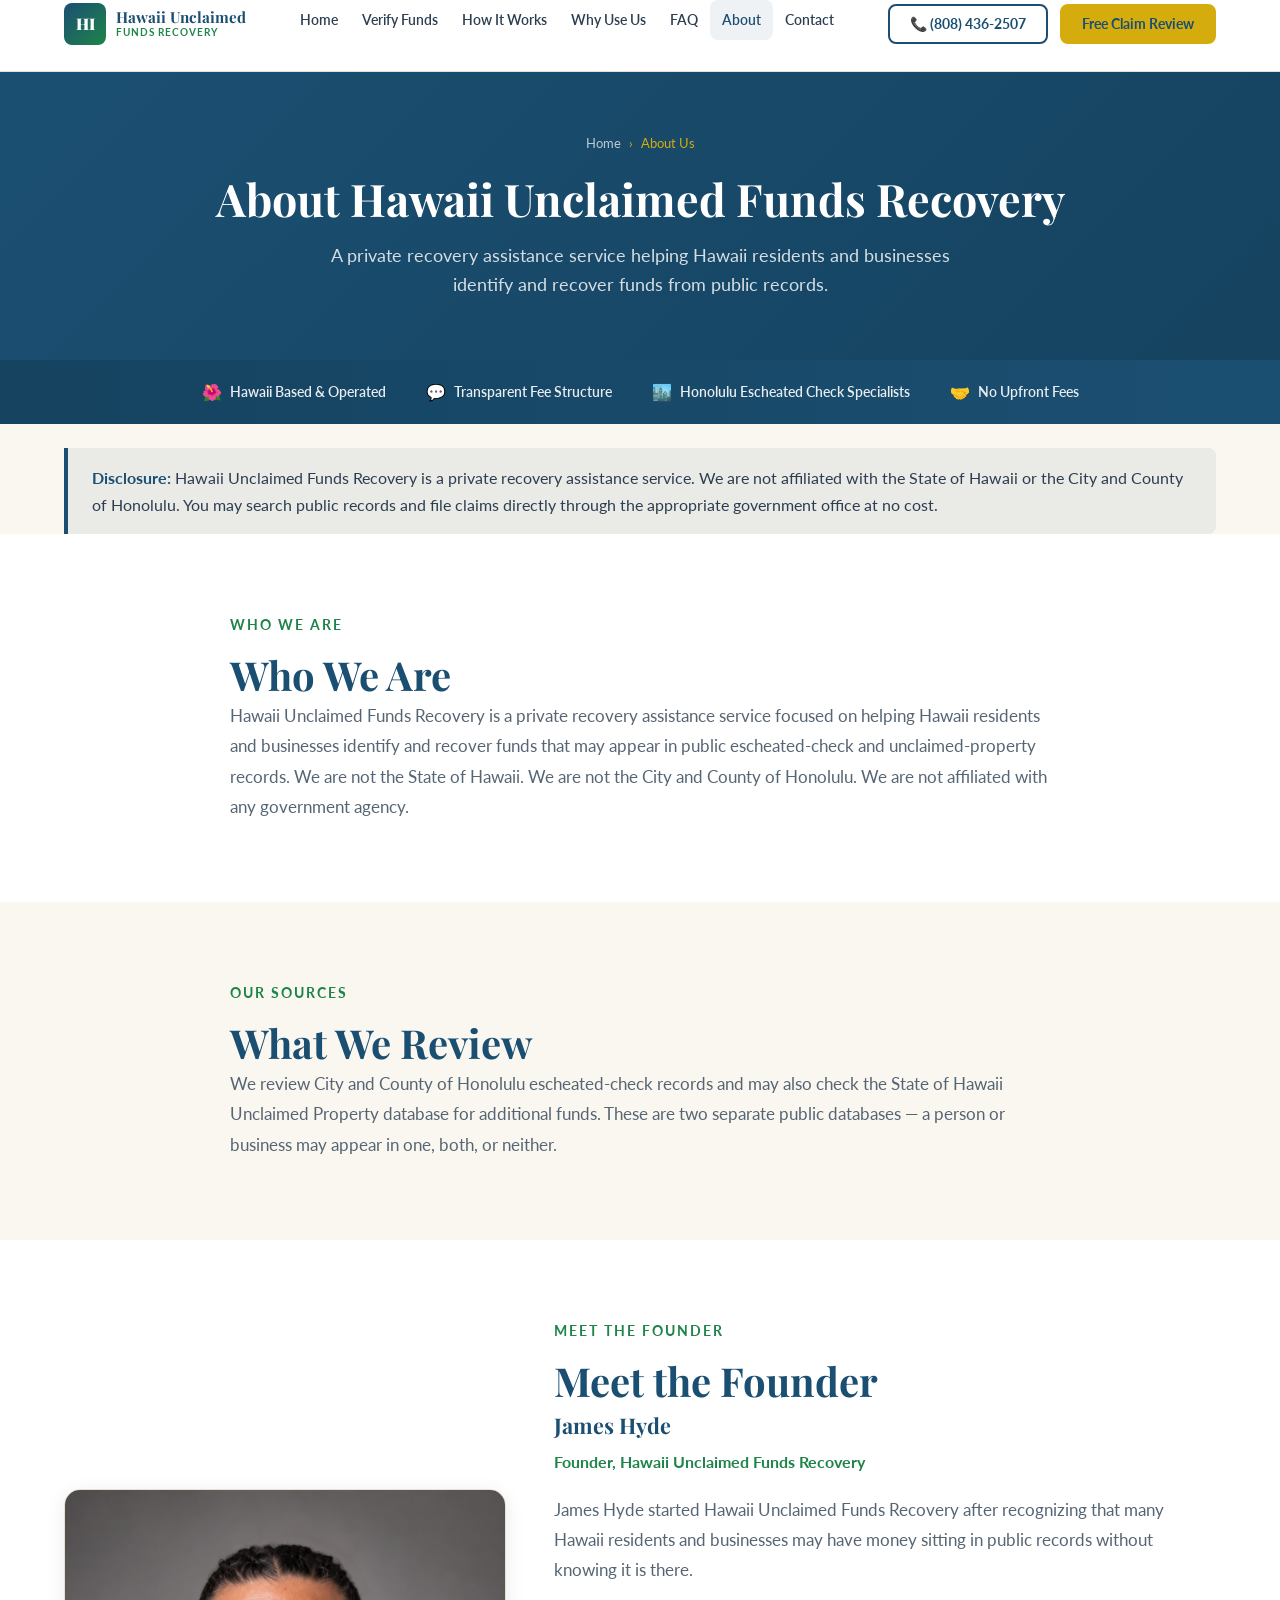
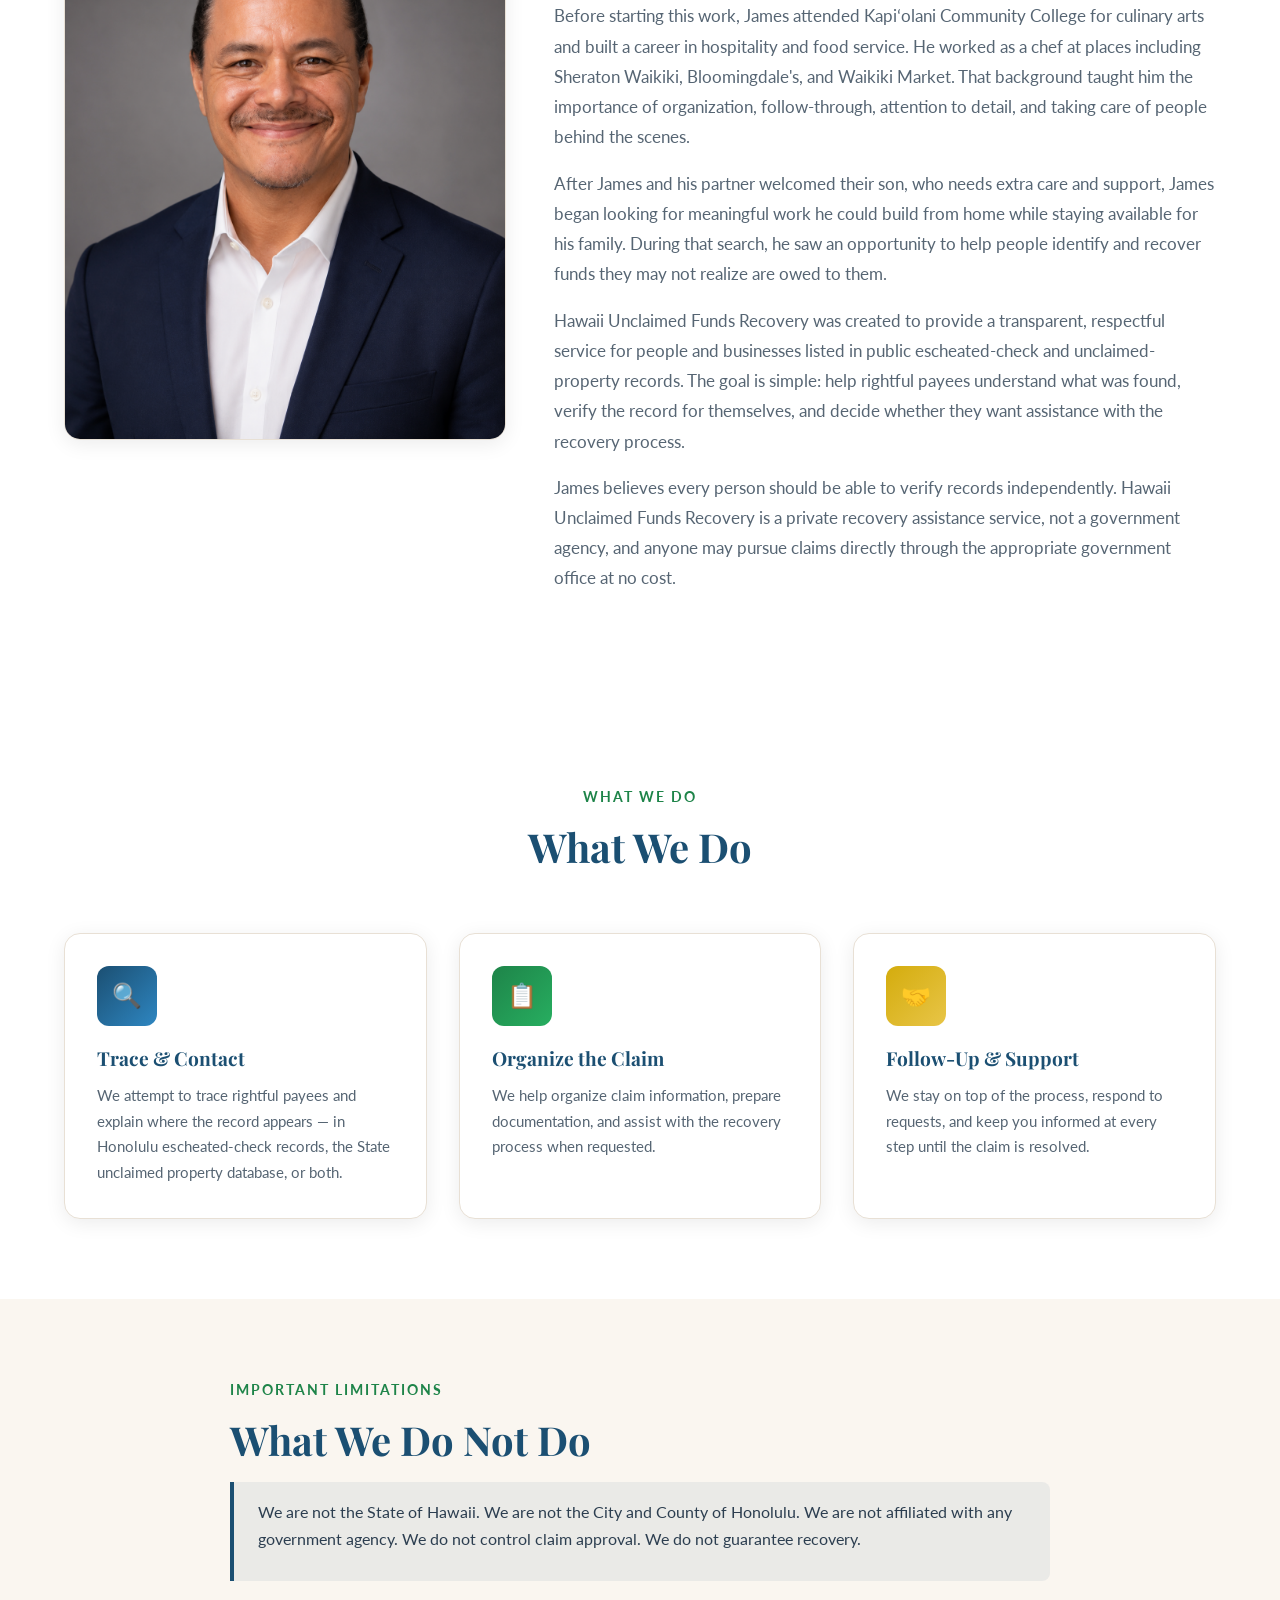
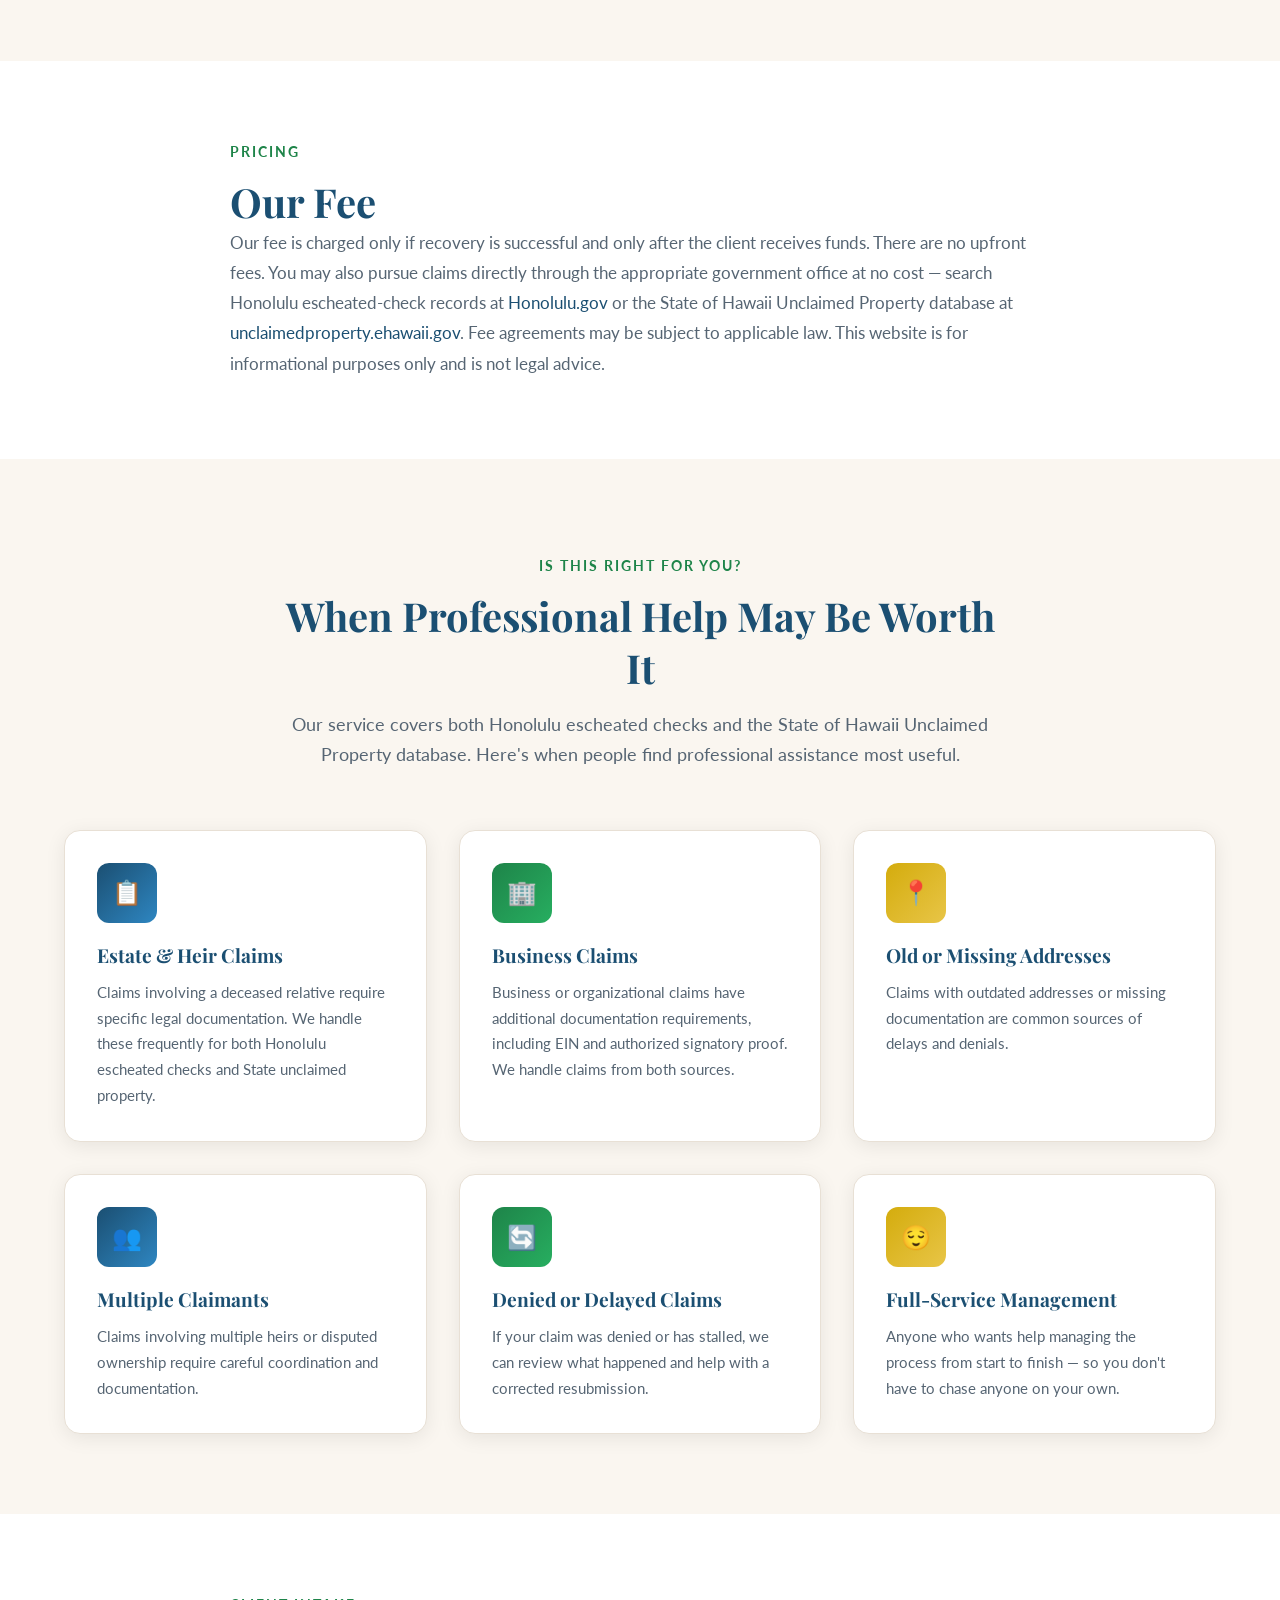
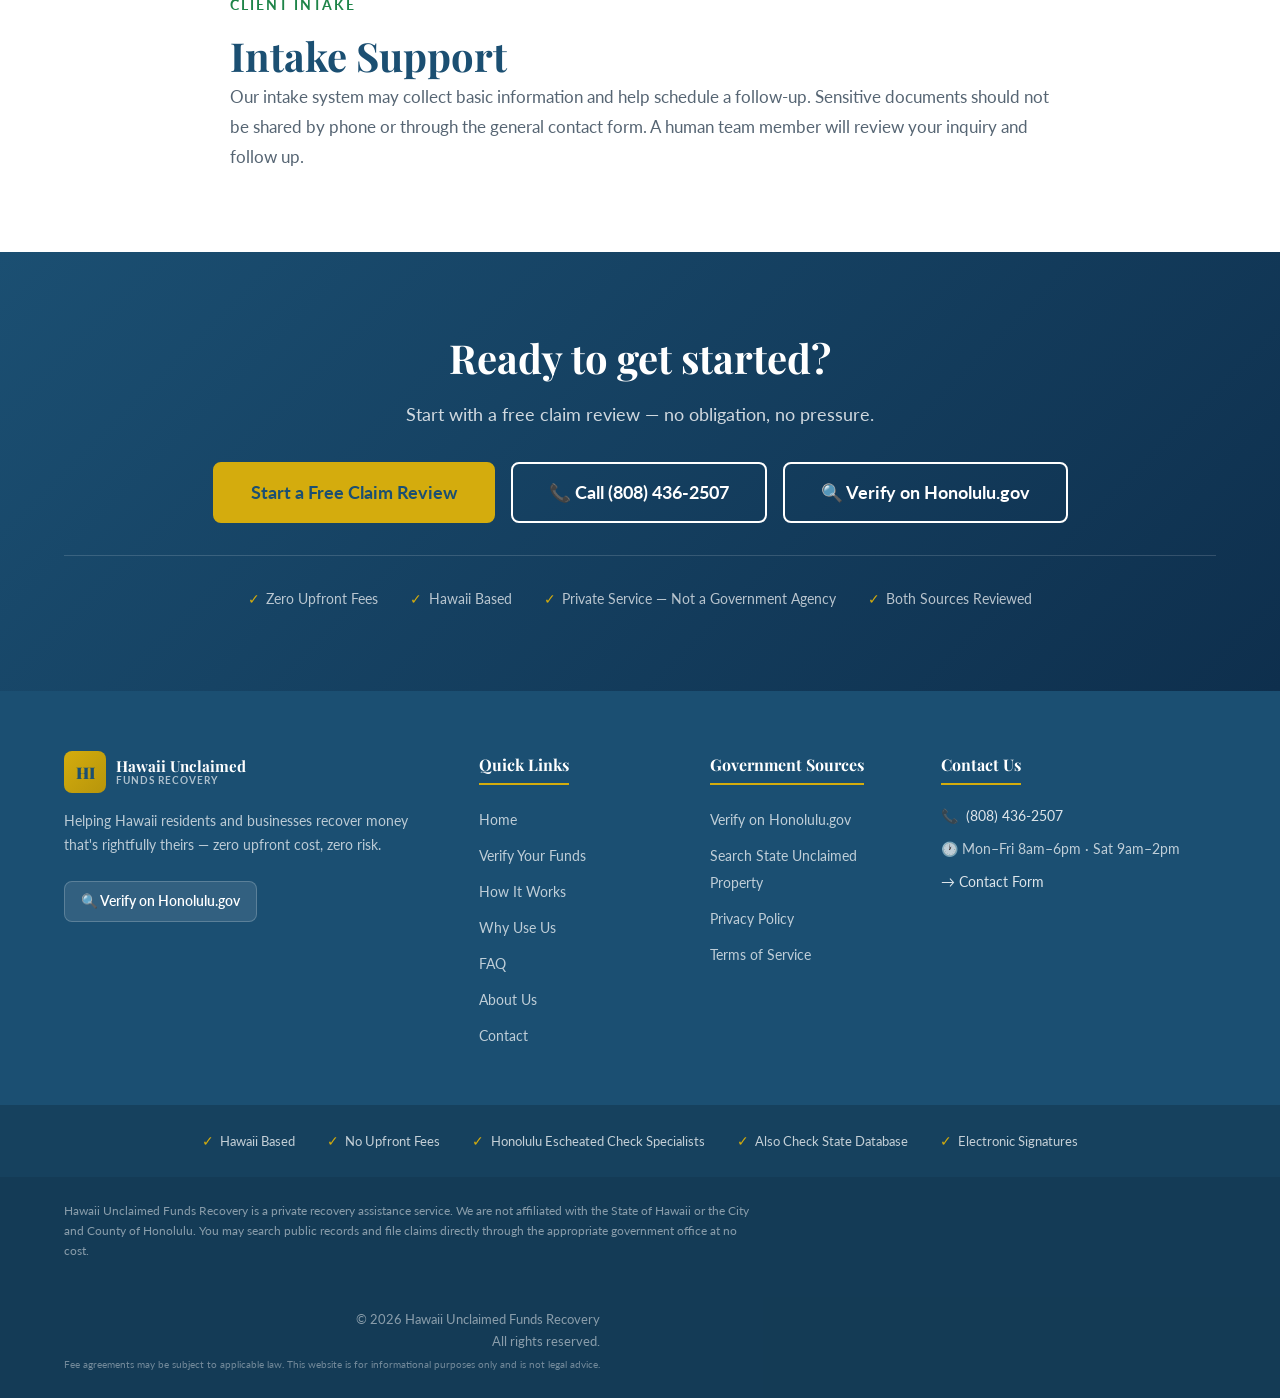
==== commit de598f24: "Fix follow-up wording, 24/7 claims, meta descriptions, and timeline consistency" ====
--- a/about.html
+++ b/about.html
@@ -244,7 +244,7 @@
     <div style="max-width:820px; margin:0 auto;">
       <div class="fade-in-up">
         <p class="subtitle" style="color:var(--color-secondary); font-size:0.85rem; font-weight:700; text-transform:uppercase; letter-spacing:2px; margin-bottom:0.75rem;">Client Intake</p>
-        <h2 id="leilani-heading">24/7 Intake Support</h2>
+        <h2 id="leilani-heading">Intake Support</h2>
         <p style="color:var(--color-text-light); font-size:1.05rem; line-height:1.8;">Our intake system may collect basic information and help schedule a follow-up. Sensitive documents should not be shared by phone or through the general contact form. A human team member will review your inquiry and follow up.</p>
       </div>
     </div>
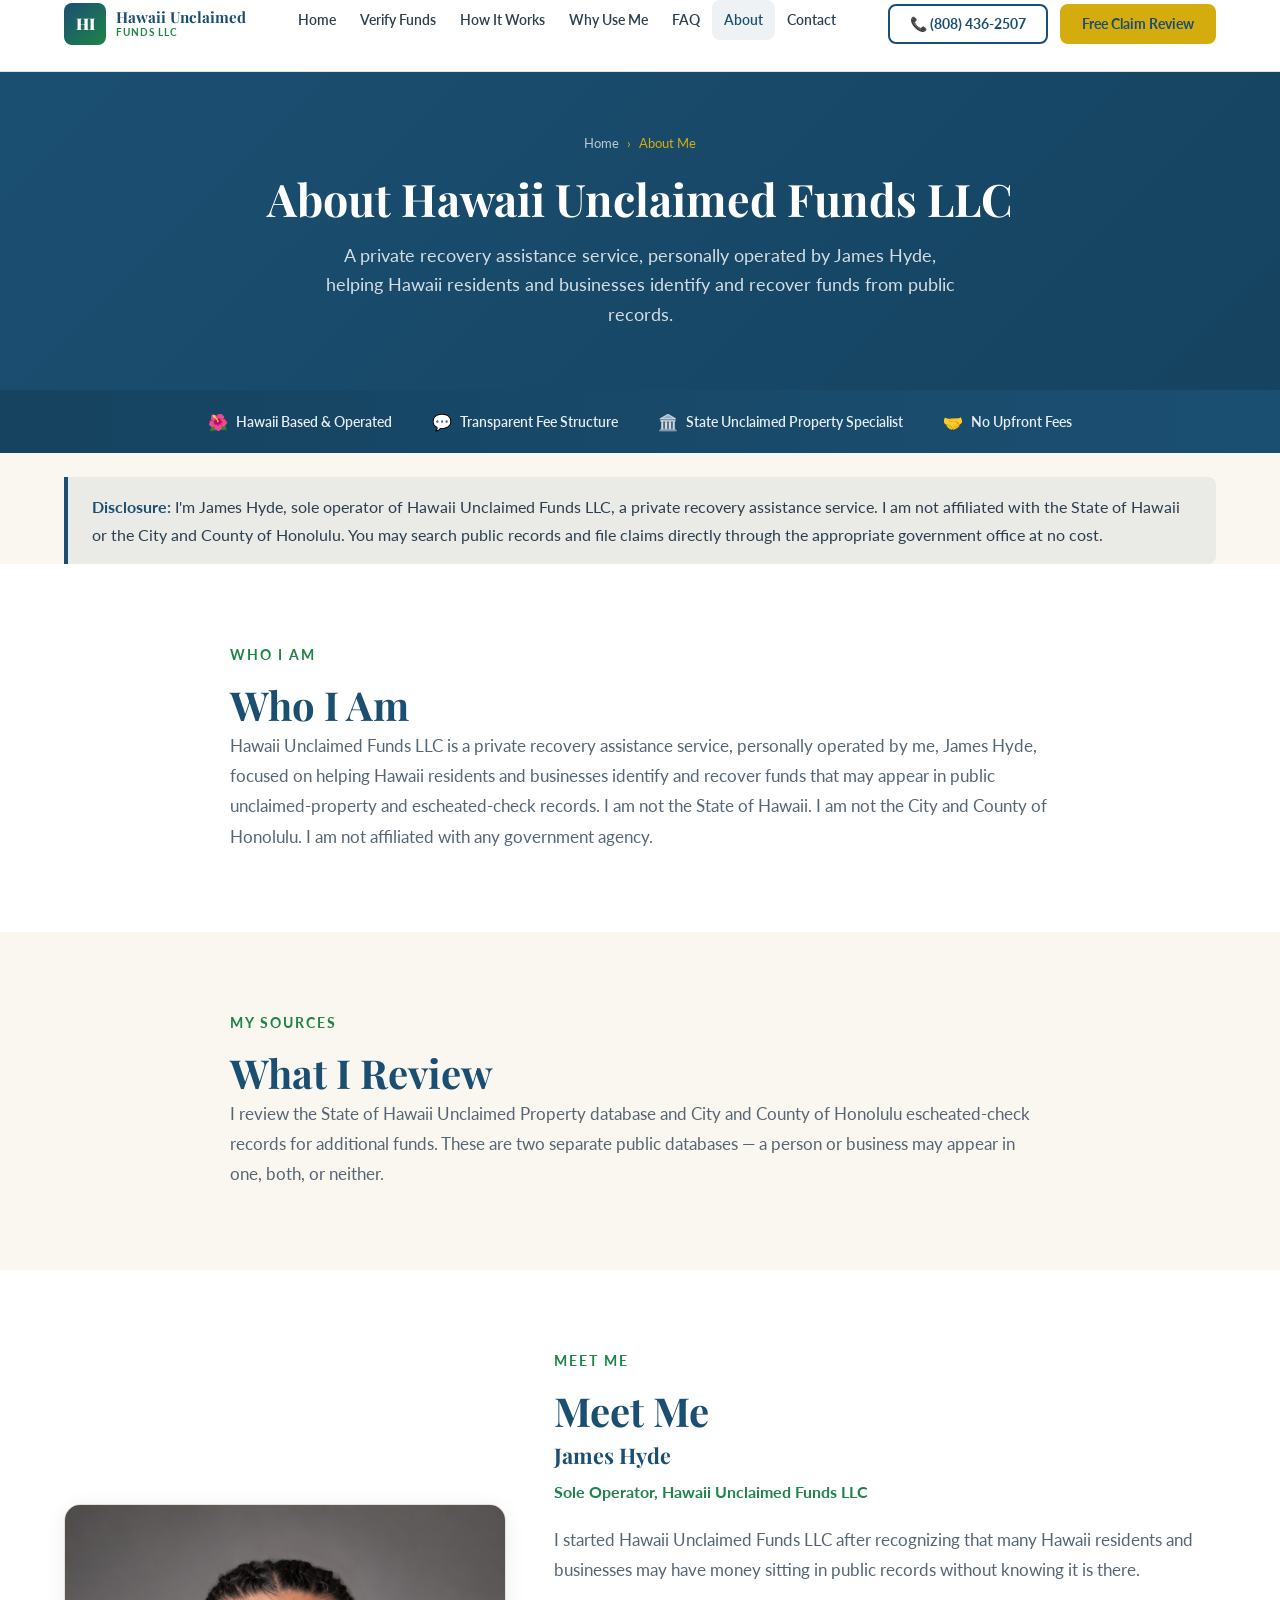
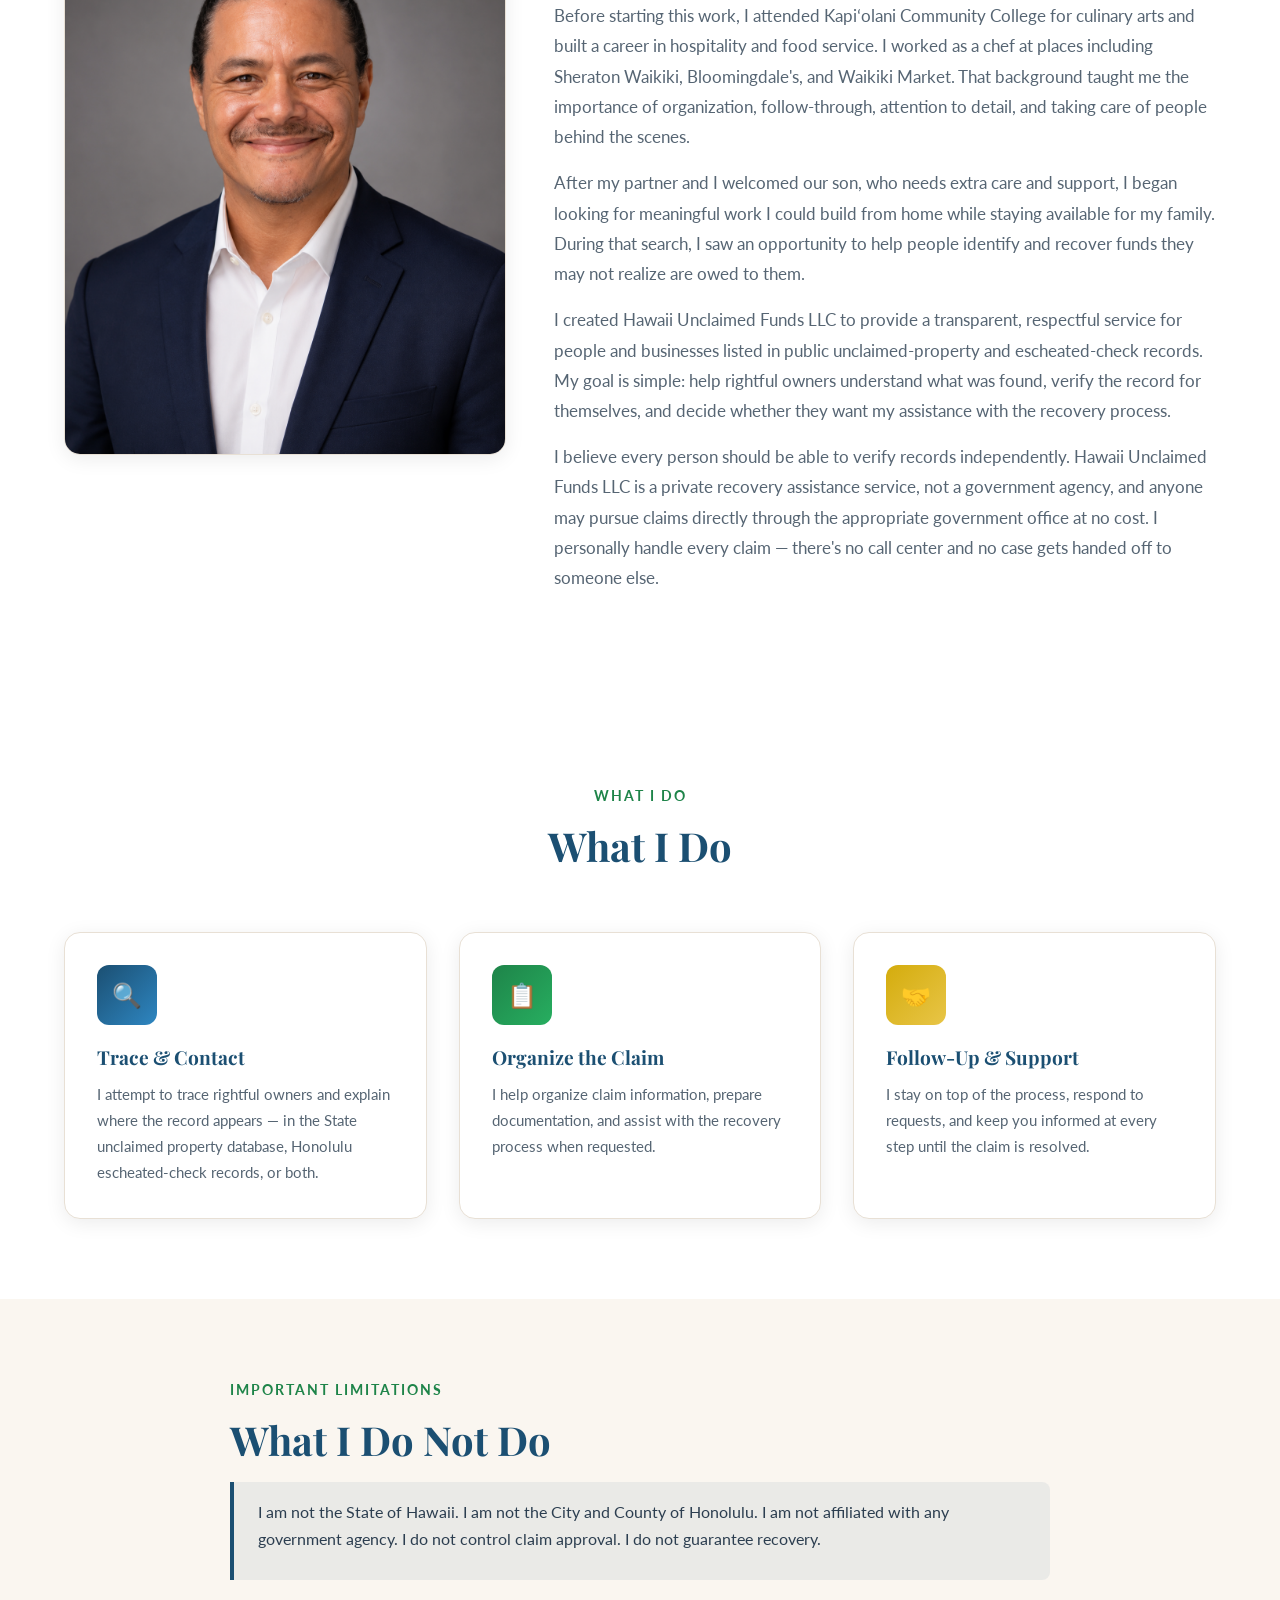
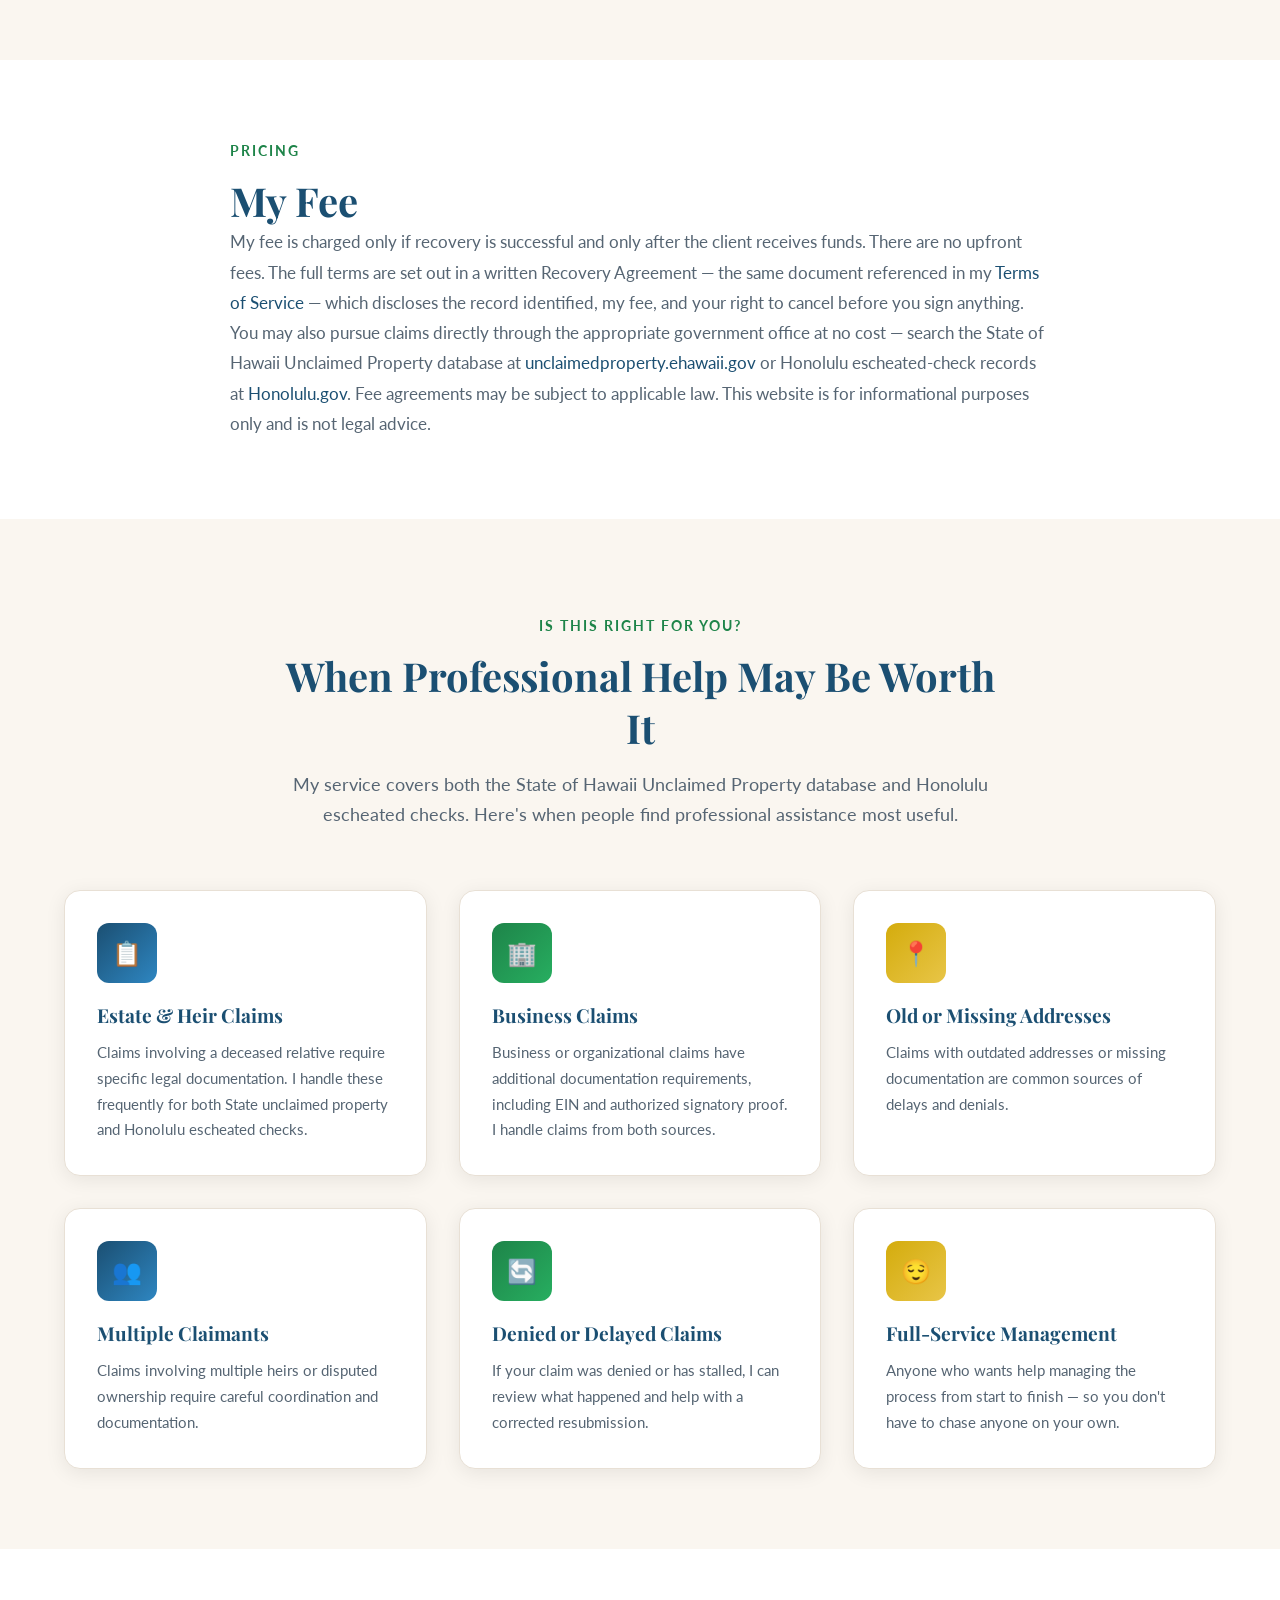
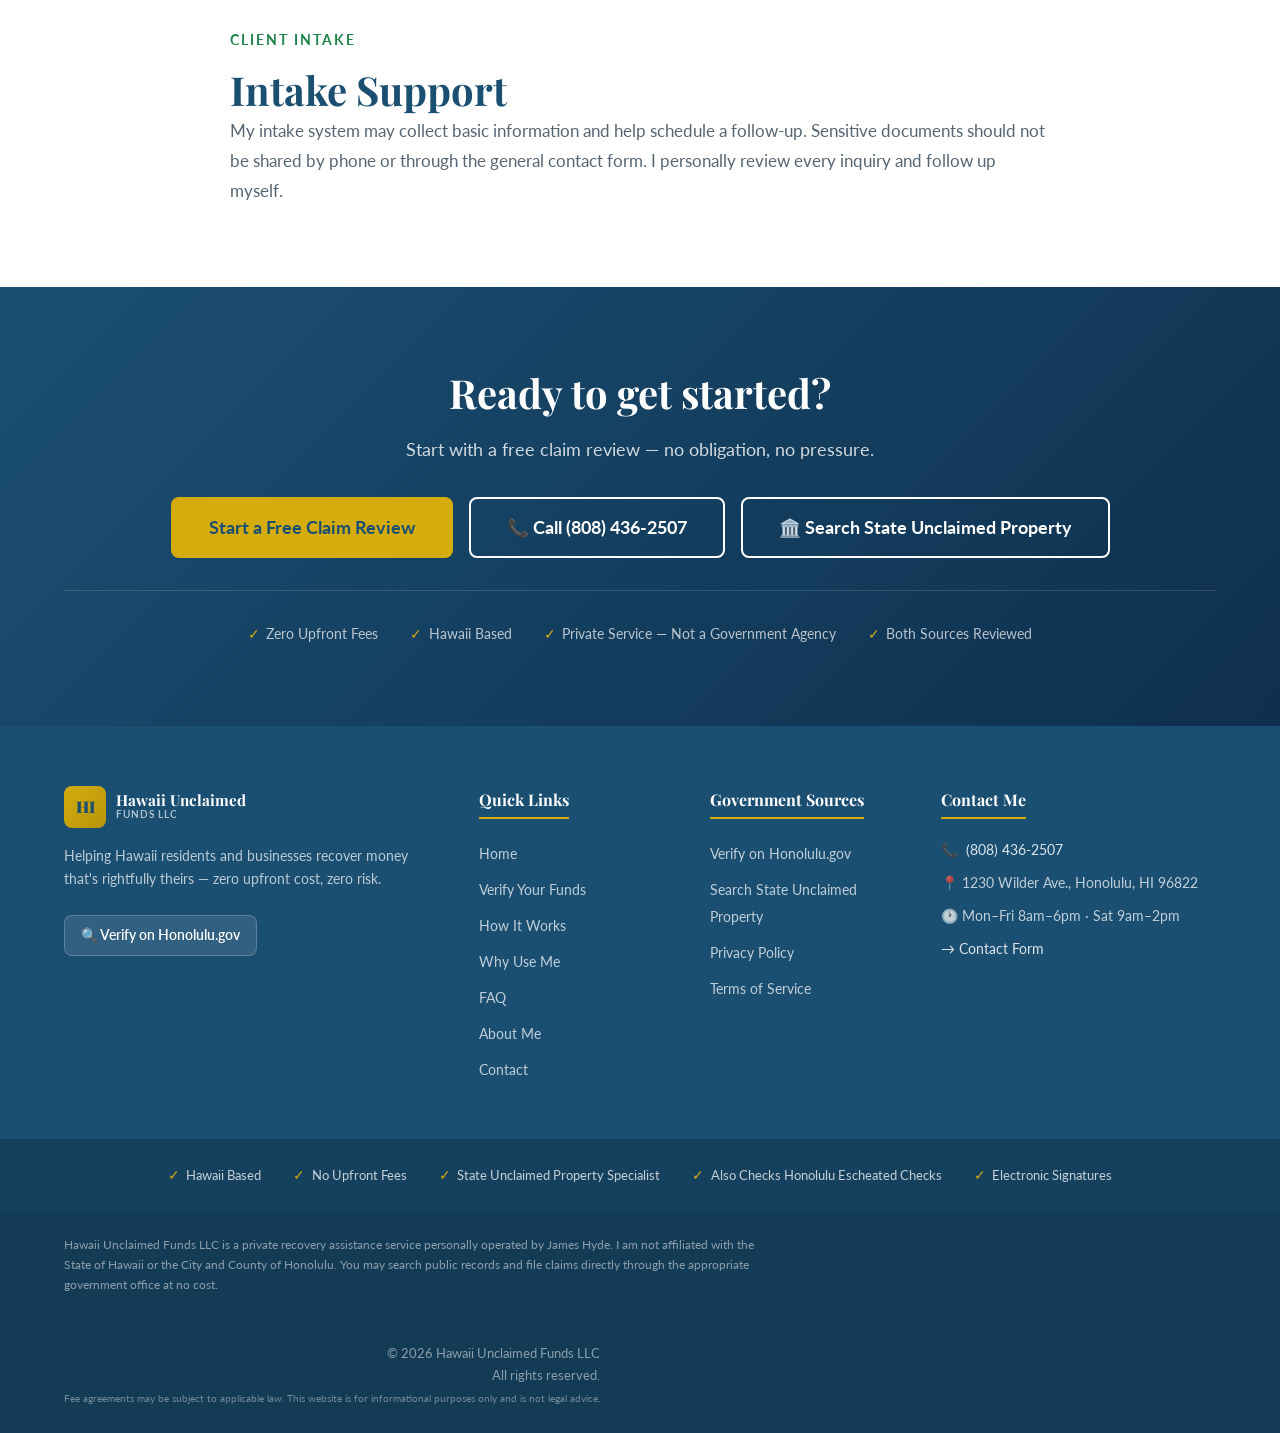
==== commit c7b71369: "Rebrand to Hawaii Unclaimed Funds LLC, first-person voice, State-property-first framing Renames the " ====
--- a/about.html
+++ b/about.html
@@ -3,12 +3,12 @@
 <head>
   <meta charset="UTF-8" />
   <meta name="viewport" content="width=device-width, initial-scale=1.0" />
-  <title>About Us — Hawaii Unclaimed Funds Recovery | Private Recovery Assistance</title>
-  <meta name="description" content="Hawaii Unclaimed Funds Recovery is a private recovery assistance service helping Hawaii residents identify and recover funds from Honolulu escheated-check records and the State of Hawaii Unclaimed Property database." />
+  <title>About Me — Hawaii Unclaimed Funds LLC | Private Recovery Assistance</title>
+  <meta name="description" content="I'm James Hyde, sole operator of Hawaii Unclaimed Funds LLC, a private recovery assistance service helping Hawaii residents identify and recover funds from State of Hawaii Unclaimed Property and Honolulu escheated-check records." />
   <meta name="robots" content="index, follow" />
   <link rel="canonical" href="https://hawaiiunclaimedfunds.com/about.html" />
-  <meta property="og:title" content="About Hawaii Unclaimed Funds Recovery" />
-  <meta property="og:description" content="A private recovery assistance service focused on Honolulu escheated-check recovery and State of Hawaii Unclaimed Property. Not affiliated with any government agency." />
+  <meta property="og:title" content="About Hawaii Unclaimed Funds LLC" />
+  <meta property="og:description" content="A private recovery assistance service personally operated by James Hyde, focused on State of Hawaii Unclaimed Property and Honolulu escheated-check recovery. Not affiliated with any government agency." />
   <meta property="og:type" content="website" />
   <meta property="og:url" content="https://hawaiiunclaimedfunds.com/about.html" />
   <link rel="preconnect" href="https://fonts.googleapis.com" />
@@ -21,15 +21,15 @@
 <header class="site-nav" role="banner">
   <div class="container">
     <div class="nav-inner">
-      <a href="index.html" class="nav-logo" aria-label="Hawaii Unclaimed Funds Recovery — Home">
+      <a href="index.html" class="nav-logo" aria-label="Hawaii Unclaimed Funds LLC — Home">
         <div class="nav-logo-icon" aria-hidden="true">HI</div>
-        <div class="nav-logo-text"><span class="line1">Hawaii Unclaimed</span><span class="line2">Funds Recovery</span></div>
+        <div class="nav-logo-text"><span class="line1">Hawaii Unclaimed</span><span class="line2">Funds LLC</span></div>
       </a>
       <ul class="nav-links" role="navigation" aria-label="Main navigation">
         <li><a href="index.html">Home</a></li>
         <li><a href="verify.html">Verify Funds</a></li>
         <li><a href="how-it-works.html">How It Works</a></li>
-        <li><a href="why-use-us.html">Why Use Us</a></li>
+        <li><a href="why-use-us.html">Why Use Me</a></li>
         <li><a href="faq.html">FAQ</a></li>
         <li><a href="about.html" class="active">About</a></li>
         <li><a href="contact.html">Contact</a></li>
@@ -48,9 +48,9 @@
     <li><a href="index.html">Home</a></li>
     <li><a href="verify.html">Verify Your Funds</a></li>
     <li><a href="how-it-works.html">How It Works</a></li>
-    <li><a href="why-use-us.html">Why Use Us</a></li>
+    <li><a href="why-use-us.html">Why Use Me</a></li>
     <li><a href="faq.html">FAQ</a></li>
-    <li><a href="about.html">About Us</a></li>
+    <li><a href="about.html">About Me</a></li>
     <li><a href="contact.html">Contact</a></li>
   </ul>
   <div class="mobile-menu-cta">
@@ -69,9 +69,9 @@
 <!-- HERO -->
 <section class="page-hero" aria-labelledby="page-title">
   <div class="container">
-    <div class="breadcrumb"><a href="index.html">Home</a> <span>›</span> <span>About Us</span></div>
-    <h1 id="page-title">About Hawaii Unclaimed Funds Recovery</h1>
-    <p>A private recovery assistance service helping Hawaii residents and businesses identify and recover funds from public records.</p>
+    <div class="breadcrumb"><a href="index.html">Home</a> <span>›</span> <span>About Me</span></div>
+    <h1 id="page-title">About Hawaii Unclaimed Funds LLC</h1>
+    <p>A private recovery assistance service, personally operated by James Hyde, helping Hawaii residents and businesses identify and recover funds from public records.</p>
   </div>
 </section>
 
@@ -80,7 +80,7 @@
     <div class="trust-banner-inner">
       <div class="trust-item"><span class="icon">🌺</span> Hawaii Based &amp; Operated</div>
       <div class="trust-item"><span class="icon">💬</span> Transparent Fee Structure</div>
-      <div class="trust-item"><span class="icon">🏙️</span> Honolulu Escheated Check Specialists</div>
+      <div class="trust-item"><span class="icon">🏛️</span> State Unclaimed Property Specialist</div>
       <div class="trust-item"><span class="icon">🤝</span> No Upfront Fees</div>
     </div>
   </div>
@@ -89,31 +89,31 @@
 <!-- Disclosure -->
 <div class="container" style="padding-top:1.5rem;">
   <div class="alert-info" role="note">
-    <strong>Disclosure:</strong> Hawaii Unclaimed Funds Recovery is a private recovery assistance service. We are not affiliated with the State of Hawaii or the City and County of Honolulu. You may search public records and file claims directly through the appropriate government office at no cost.
+    <strong>Disclosure:</strong> I'm James Hyde, sole operator of Hawaii Unclaimed Funds LLC, a private recovery assistance service. I am not affiliated with the State of Hawaii or the City and County of Honolulu. You may search public records and file claims directly through the appropriate government office at no cost.
   </div>
 </div>
 
-<!-- SECTION 1 — WHO WE ARE -->
+<!-- SECTION 1 — WHO I AM -->
 <section class="section section-alt" aria-labelledby="who-heading">
   <div class="container">
     <div style="max-width:820px; margin:0 auto;">
       <div class="fade-in-up">
-        <p class="subtitle" style="color:var(--color-secondary); font-size:0.85rem; font-weight:700; text-transform:uppercase; letter-spacing:2px; margin-bottom:0.75rem;">Who We Are</p>
-        <h2 id="who-heading">Who We Are</h2>
-        <p style="color:var(--color-text-light); font-size:1.05rem; line-height:1.8;">Hawaii Unclaimed Funds Recovery is a private recovery assistance service focused on helping Hawaii residents and businesses identify and recover funds that may appear in public escheated-check and unclaimed-property records. We are not the State of Hawaii. We are not the City and County of Honolulu. We are not affiliated with any government agency.</p>
-      </div>
-    </div>
-  </div>
-</section>
-
-<!-- SECTION 2 — WHAT WE REVIEW -->
+        <p class="subtitle" style="color:var(--color-secondary); font-size:0.85rem; font-weight:700; text-transform:uppercase; letter-spacing:2px; margin-bottom:0.75rem;">Who I Am</p>
+        <h2 id="who-heading">Who I Am</h2>
+        <p style="color:var(--color-text-light); font-size:1.05rem; line-height:1.8;">Hawaii Unclaimed Funds LLC is a private recovery assistance service, personally operated by me, James Hyde, focused on helping Hawaii residents and businesses identify and recover funds that may appear in public unclaimed-property and escheated-check records. I am not the State of Hawaii. I am not the City and County of Honolulu. I am not affiliated with any government agency.</p>
+      </div>
+    </div>
+  </div>
+</section>
+
+<!-- SECTION 2 — WHAT I REVIEW -->
 <section class="section" aria-labelledby="review-heading">
   <div class="container">
     <div style="max-width:820px; margin:0 auto;">
       <div class="fade-in-up">
-        <p class="subtitle" style="color:var(--color-secondary); font-size:0.85rem; font-weight:700; text-transform:uppercase; letter-spacing:2px; margin-bottom:0.75rem;">Our Sources</p>
-        <h2 id="review-heading">What We Review</h2>
-        <p style="color:var(--color-text-light); font-size:1.05rem; line-height:1.8;">We review City and County of Honolulu escheated-check records and may also check the State of Hawaii Unclaimed Property database for additional funds. These are two separate public databases — a person or business may appear in one, both, or neither.</p>
+        <p class="subtitle" style="color:var(--color-secondary); font-size:0.85rem; font-weight:700; text-transform:uppercase; letter-spacing:2px; margin-bottom:0.75rem;">My Sources</p>
+        <h2 id="review-heading">What I Review</h2>
+        <p style="color:var(--color-text-light); font-size:1.05rem; line-height:1.8;">I review the State of Hawaii Unclaimed Property database and City and County of Honolulu escheated-check records for additional funds. These are two separate public databases — a person or business may appear in one, both, or neither.</p>
       </div>
     </div>
   </div>
@@ -123,73 +123,73 @@
   <div class="container">
     <div class="founder-grid fade-in-up">
       <div class="founder-image-card">
-        <img src="public/images/james-hyde-founder.png" alt="James Hyde, Founder of Hawaii Unclaimed Funds Recovery" class="founder-image" />
+        <img src="public/images/james-hyde-founder.png" alt="James Hyde, sole operator of Hawaii Unclaimed Funds LLC" class="founder-image" />
       </div>
       <div class="founder-copy">
-        <p class="subtitle">Meet the Founder</p>
-        <h2 id="founder-heading">Meet the Founder</h2>
+        <p class="subtitle">Meet Me</p>
+        <h2 id="founder-heading">Meet Me</h2>
         <div class="founder-name">James Hyde</div>
-        <p class="founder-title">Founder, Hawaii Unclaimed Funds Recovery</p>
-        <p>James Hyde started Hawaii Unclaimed Funds Recovery after recognizing that many Hawaii residents and businesses may have money sitting in public records without knowing it is there.</p>
-        <p>Before starting this work, James attended Kapi&#699;olani Community College for culinary arts and built a career in hospitality and food service. He worked as a chef at places including Sheraton Waikiki, Bloomingdale's, and Waikiki Market. That background taught him the importance of organization, follow-through, attention to detail, and taking care of people behind the scenes.</p>
-        <p>After James and his partner welcomed their son, who needs extra care and support, James began looking for meaningful work he could build from home while staying available for his family. During that search, he saw an opportunity to help people identify and recover funds they may not realize are owed to them.</p>
-        <p>Hawaii Unclaimed Funds Recovery was created to provide a transparent, respectful service for people and businesses listed in public escheated-check and unclaimed-property records. The goal is simple: help rightful payees understand what was found, verify the record for themselves, and decide whether they want assistance with the recovery process.</p>
-        <p>James believes every person should be able to verify records independently. Hawaii Unclaimed Funds Recovery is a private recovery assistance service, not a government agency, and anyone may pursue claims directly through the appropriate government office at no cost.</p>
-      </div>
-    </div>
-  </div>
-</section>
-
-<!-- SECTION 3 — WHAT WE DO -->
+        <p class="founder-title">Sole Operator, Hawaii Unclaimed Funds LLC</p>
+        <p>I started Hawaii Unclaimed Funds LLC after recognizing that many Hawaii residents and businesses may have money sitting in public records without knowing it is there.</p>
+        <p>Before starting this work, I attended Kapi&#699;olani Community College for culinary arts and built a career in hospitality and food service. I worked as a chef at places including Sheraton Waikiki, Bloomingdale's, and Waikiki Market. That background taught me the importance of organization, follow-through, attention to detail, and taking care of people behind the scenes.</p>
+        <p>After my partner and I welcomed our son, who needs extra care and support, I began looking for meaningful work I could build from home while staying available for my family. During that search, I saw an opportunity to help people identify and recover funds they may not realize are owed to them.</p>
+        <p>I created Hawaii Unclaimed Funds LLC to provide a transparent, respectful service for people and businesses listed in public unclaimed-property and escheated-check records. My goal is simple: help rightful owners understand what was found, verify the record for themselves, and decide whether they want my assistance with the recovery process.</p>
+        <p>I believe every person should be able to verify records independently. Hawaii Unclaimed Funds LLC is a private recovery assistance service, not a government agency, and anyone may pursue claims directly through the appropriate government office at no cost. I personally handle every claim — there's no call center and no case gets handed off to someone else.</p>
+      </div>
+    </div>
+  </div>
+</section>
+
+<!-- SECTION 3 — WHAT I DO -->
 <section class="section section-alt" aria-labelledby="what-heading">
   <div class="container">
     <div class="section-header fade-in-up">
-      <p class="subtitle">What We Do</p>
-      <h2 id="what-heading">What We Do</h2>
+      <p class="subtitle">What I Do</p>
+      <h2 id="what-heading">What I Do</h2>
     </div>
     <div class="grid-3">
       <div class="card fade-in-up delay-1">
         <div class="card-icon" aria-hidden="true">🔍</div>
         <h3>Trace &amp; Contact</h3>
-        <p>We attempt to trace rightful payees and explain where the record appears — in Honolulu escheated-check records, the State unclaimed property database, or both.</p>
+        <p>I attempt to trace rightful owners and explain where the record appears — in the State unclaimed property database, Honolulu escheated-check records, or both.</p>
       </div>
       <div class="card fade-in-up delay-2">
         <div class="card-icon green" aria-hidden="true">📋</div>
         <h3>Organize the Claim</h3>
-        <p>We help organize claim information, prepare documentation, and assist with the recovery process when requested.</p>
+        <p>I help organize claim information, prepare documentation, and assist with the recovery process when requested.</p>
       </div>
       <div class="card fade-in-up delay-3">
         <div class="card-icon gold" aria-hidden="true">🤝</div>
         <h3>Follow-Up &amp; Support</h3>
-        <p>We stay on top of the process, respond to requests, and keep you informed at every step until the claim is resolved.</p>
-      </div>
-    </div>
-  </div>
-</section>
-
-<!-- SECTION 4 — WHAT WE DO NOT DO -->
+        <p>I stay on top of the process, respond to requests, and keep you informed at every step until the claim is resolved.</p>
+      </div>
+    </div>
+  </div>
+</section>
+
+<!-- SECTION 4 — WHAT I DO NOT DO -->
 <section class="section" aria-labelledby="donot-heading">
   <div class="container">
     <div style="max-width:820px; margin:0 auto;">
       <div class="fade-in-up">
         <p class="subtitle" style="color:var(--color-secondary); font-size:0.85rem; font-weight:700; text-transform:uppercase; letter-spacing:2px; margin-bottom:0.75rem;">Important Limitations</p>
-        <h2 id="donot-heading" style="margin-bottom:1rem;">What We Do Not Do</h2>
+        <h2 id="donot-heading" style="margin-bottom:1rem;">What I Do Not Do</h2>
         <div class="alert-info" role="note" style="font-size:1rem; line-height:1.7;">
-          <p style="margin:0 0 0.75rem;">We are not the State of Hawaii. We are not the City and County of Honolulu. We are not affiliated with any government agency. We do not control claim approval. We do not guarantee recovery.</p>
+          <p style="margin:0 0 0.75rem;">I am not the State of Hawaii. I am not the City and County of Honolulu. I am not affiliated with any government agency. I do not control claim approval. I do not guarantee recovery.</p>
         </div>
       </div>
     </div>
   </div>
 </section>
 
-<!-- SECTION 5 — OUR FEE -->
+<!-- SECTION 5 — MY FEE -->
 <section class="section section-alt" aria-labelledby="fee-heading">
   <div class="container">
     <div style="max-width:820px; margin:0 auto;">
       <div class="fade-in-up">
         <p class="subtitle" style="color:var(--color-secondary); font-size:0.85rem; font-weight:700; text-transform:uppercase; letter-spacing:2px; margin-bottom:0.75rem;">Pricing</p>
-        <h2 id="fee-heading">Our Fee</h2>
-        <p style="color:var(--color-text-light); font-size:1.05rem; line-height:1.8;">Our fee is charged only if recovery is successful and only after the client receives funds. There are no upfront fees. You may also pursue claims directly through the appropriate government office at no cost — search Honolulu escheated-check records at <a href="https://www.honolulu.gov/bfs/escheated-checks/" target="_blank" rel="noopener noreferrer">Honolulu.gov</a> or the State of Hawaii Unclaimed Property database at <a href="https://unclaimedproperty.ehawaii.gov/lilo/property-search.html" target="_blank" rel="noopener noreferrer">unclaimedproperty.ehawaii.gov</a>. Fee agreements may be subject to applicable law. This website is for informational purposes only and is not legal advice.</p>
+        <h2 id="fee-heading">My Fee</h2>
+        <p style="color:var(--color-text-light); font-size:1.05rem; line-height:1.8;">My fee is charged only if recovery is successful and only after the client receives funds. There are no upfront fees. The full terms are set out in a written Recovery Agreement — the same document referenced in my <a href="terms.html">Terms of Service</a> — which discloses the record identified, my fee, and your right to cancel before you sign anything. You may also pursue claims directly through the appropriate government office at no cost — search the State of Hawaii Unclaimed Property database at <a href="https://unclaimedproperty.ehawaii.gov/lilo/property-search.html" target="_blank" rel="noopener noreferrer">unclaimedproperty.ehawaii.gov</a> or Honolulu escheated-check records at <a href="https://www.honolulu.gov/bfs/escheated-checks/" target="_blank" rel="noopener noreferrer">Honolulu.gov</a>. Fee agreements may be subject to applicable law. This website is for informational purposes only and is not legal advice.</p>
       </div>
     </div>
   </div>
@@ -201,18 +201,18 @@
     <div class="section-header fade-in-up">
       <p class="subtitle">Is This Right for You?</p>
       <h2 id="when-heading">When Professional Help May Be Worth It</h2>
-      <p>Our service covers both Honolulu escheated checks and the State of Hawaii Unclaimed Property database. Here's when people find professional assistance most useful.</p>
+      <p>My service covers both the State of Hawaii Unclaimed Property database and Honolulu escheated checks. Here's when people find professional assistance most useful.</p>
     </div>
     <div class="grid-3">
       <div class="card fade-in-up delay-1">
         <div class="card-icon" aria-hidden="true">📋</div>
         <h3>Estate &amp; Heir Claims</h3>
-        <p>Claims involving a deceased relative require specific legal documentation. We handle these frequently for both Honolulu escheated checks and State unclaimed property.</p>
+        <p>Claims involving a deceased relative require specific legal documentation. I handle these frequently for both State unclaimed property and Honolulu escheated checks.</p>
       </div>
       <div class="card fade-in-up delay-2">
         <div class="card-icon green" aria-hidden="true">🏢</div>
         <h3>Business Claims</h3>
-        <p>Business or organizational claims have additional documentation requirements, including EIN and authorized signatory proof. We handle claims from both sources.</p>
+        <p>Business or organizational claims have additional documentation requirements, including EIN and authorized signatory proof. I handle claims from both sources.</p>
       </div>
       <div class="card fade-in-up delay-3">
         <div class="card-icon gold" aria-hidden="true">📍</div>
@@ -227,7 +227,7 @@
       <div class="card fade-in-up delay-2">
         <div class="card-icon green" aria-hidden="true">🔄</div>
         <h3>Denied or Delayed Claims</h3>
-        <p>If your claim was denied or has stalled, we can review what happened and help with a corrected resubmission.</p>
+        <p>If your claim was denied or has stalled, I can review what happened and help with a corrected resubmission.</p>
       </div>
       <div class="card fade-in-up delay-3">
         <div class="card-icon gold" aria-hidden="true">😌</div>
@@ -238,14 +238,14 @@
   </div>
 </section>
 
-<!-- SECTION 7 — LEILANI -->
-<section class="section section-alt" aria-labelledby="leilani-heading">
+<!-- SECTION 7 — INTAKE -->
+<section class="section section-alt" aria-labelledby="intake-heading">
   <div class="container">
     <div style="max-width:820px; margin:0 auto;">
       <div class="fade-in-up">
         <p class="subtitle" style="color:var(--color-secondary); font-size:0.85rem; font-weight:700; text-transform:uppercase; letter-spacing:2px; margin-bottom:0.75rem;">Client Intake</p>
-        <h2 id="leilani-heading">Intake Support</h2>
-        <p style="color:var(--color-text-light); font-size:1.05rem; line-height:1.8;">Our intake system may collect basic information and help schedule a follow-up. Sensitive documents should not be shared by phone or through the general contact form. A human team member will review your inquiry and follow up.</p>
+        <h2 id="intake-heading">Intake Support</h2>
+        <p style="color:var(--color-text-light); font-size:1.05rem; line-height:1.8;">My intake system may collect basic information and help schedule a follow-up. Sensitive documents should not be shared by phone or through the general contact form. I personally review every inquiry and follow up myself.</p>
       </div>
     </div>
   </div>
@@ -260,7 +260,7 @@
       <div class="cta-buttons">
         <a href="contact.html" class="btn btn-primary btn-lg">Start a Free Claim Review</a>
         <a href="tel:+18084362507" class="btn btn-secondary btn-lg">📞 Call (808) 436-2507</a>
-        <a href="https://www.honolulu.gov/bfs/escheated-checks/" target="_blank" rel="noopener noreferrer" class="btn btn-secondary btn-lg">🔍 Verify on Honolulu.gov</a>
+        <a href="https://unclaimedproperty.ehawaii.gov/lilo/property-search.html" target="_blank" rel="noopener noreferrer" class="btn btn-secondary btn-lg">🏛️ Search State Unclaimed Property</a>
       </div>
       <div class="cta-trust">
         <div class="cta-trust-item"><span class="check">✓</span> Zero Upfront Fees</div>
@@ -280,7 +280,7 @@
       <div class="footer-brand">
         <a href="index.html" class="nav-logo">
           <div class="nav-logo-icon" style="background:linear-gradient(135deg,#D4AC0D,#B7950B);color:#1B4F72;" aria-hidden="true">HI</div>
-          <div class="nav-logo-text"><span class="line1" style="color:white;">Hawaii Unclaimed</span><span class="line2" style="color:rgba(255,255,255,0.65);">Funds Recovery</span></div>
+          <div class="nav-logo-text"><span class="line1" style="color:white;">Hawaii Unclaimed</span><span class="line2" style="color:rgba(255,255,255,0.65);">Funds LLC</span></div>
         </a>
         <p class="tagline">Helping Hawaii residents and businesses recover money that's rightfully theirs — zero upfront cost, zero risk.</p>
         <a href="https://www.honolulu.gov/bfs/escheated-checks/" target="_blank" rel="noopener noreferrer" class="footer-verify-link">🔍 Verify on Honolulu.gov</a>
@@ -291,9 +291,9 @@
           <li><a href="index.html">Home</a></li>
           <li><a href="verify.html">Verify Your Funds</a></li>
           <li><a href="how-it-works.html">How It Works</a></li>
-          <li><a href="why-use-us.html">Why Use Us</a></li>
+          <li><a href="why-use-us.html">Why Use Me</a></li>
           <li><a href="faq.html">FAQ</a></li>
-          <li><a href="about.html">About Us</a></li>
+          <li><a href="about.html">About Me</a></li>
           <li><a href="contact.html">Contact</a></li>
         </ul>
       </div>
@@ -307,8 +307,9 @@
         </ul>
       </div>
       <div class="footer-col">
-        <h4>Contact Us</h4>
+        <h4>Contact Me</h4>
         <div class="footer-contact-item">📞 <a href="tel:+18084362507">(808) 436-2507</a></div>
+        <div class="footer-contact-item">📍 1230 Wilder Ave., Honolulu, HI 96822</div>
         <div class="footer-contact-item">🕐 Mon–Fri 8am–6pm · Sat 9am–2pm</div>
         <div class="footer-contact-item" style="margin-top:0.5rem;"><a href="contact.html">→ Contact Form</a></div>
       </div>
@@ -319,8 +320,8 @@
       <div class="footer-trust-row">
         <div class="footer-trust-badge"><span class="chk">✓</span> Hawaii Based</div>
         <div class="footer-trust-badge"><span class="chk">✓</span> No Upfront Fees</div>
-        <div class="footer-trust-badge"><span class="chk">✓</span> Honolulu Escheated Check Specialists</div>
-        <div class="footer-trust-badge"><span class="chk">✓</span> Also Check State Database</div>
+        <div class="footer-trust-badge"><span class="chk">✓</span> State Unclaimed Property Specialist</div>
+        <div class="footer-trust-badge"><span class="chk">✓</span> Also Checks Honolulu Escheated Checks</div>
         <div class="footer-trust-badge"><span class="chk">✓</span> Electronic Signatures</div>
       </div>
     </div>
@@ -328,8 +329,8 @@
   <div class="footer-bottom">
     <div class="container">
       <div class="footer-bottom-inner">
-        <p class="footer-legal-text">Hawaii Unclaimed Funds Recovery is a private recovery assistance service. We are not affiliated with the State of Hawaii or the City and County of Honolulu. You may search public records and file claims directly through the appropriate government office at no cost.</p>
-        <p class="footer-copyright">© 2026 Hawaii Unclaimed Funds Recovery<br>All rights reserved.<br><span style="font-size:0.8em; opacity:0.8;">Fee agreements may be subject to applicable law. This website is for informational purposes only and is not legal advice.</span></p>
+        <p class="footer-legal-text">Hawaii Unclaimed Funds LLC is a private recovery assistance service personally operated by James Hyde. I am not affiliated with the State of Hawaii or the City and County of Honolulu. You may search public records and file claims directly through the appropriate government office at no cost.</p>
+        <p class="footer-copyright">© 2026 Hawaii Unclaimed Funds LLC<br>All rights reserved.<br><span style="font-size:0.8em; opacity:0.8;">Fee agreements may be subject to applicable law. This website is for informational purposes only and is not legal advice.</span></p>
       </div>
     </div>
   </div>
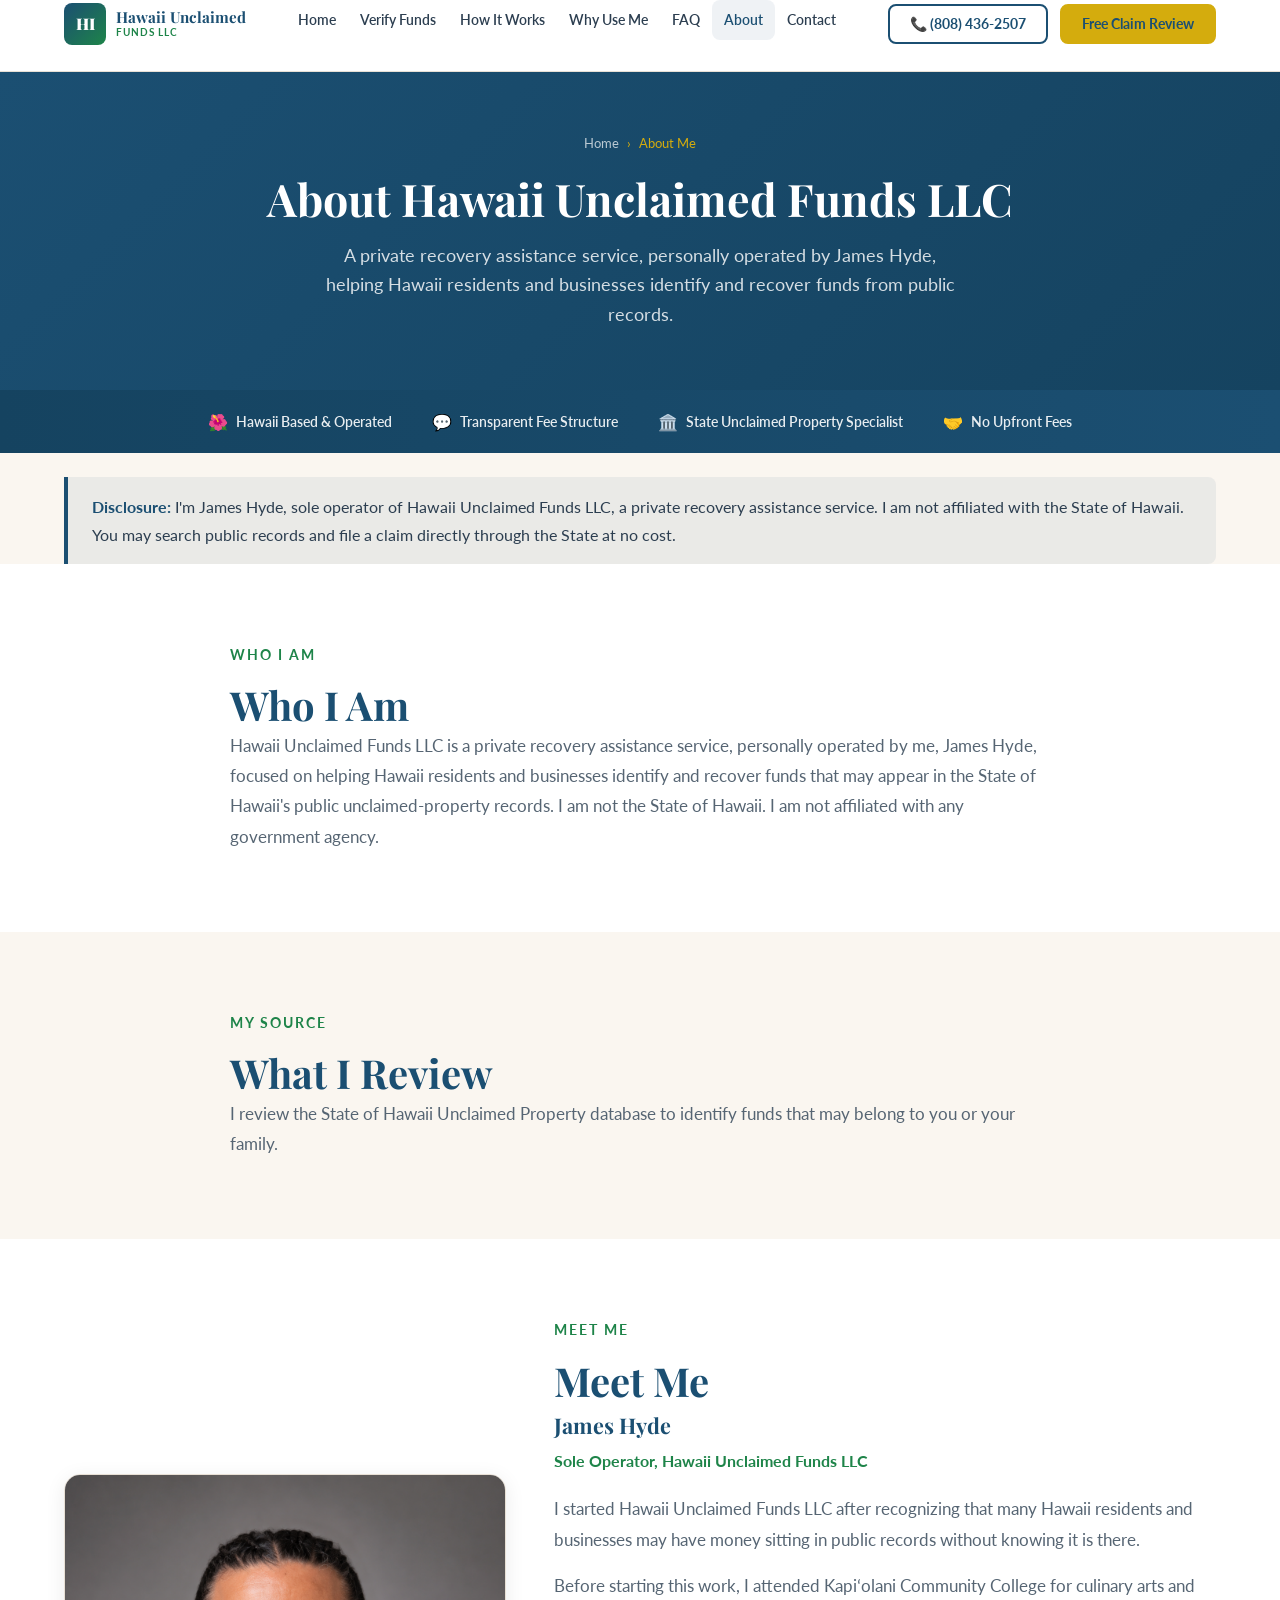
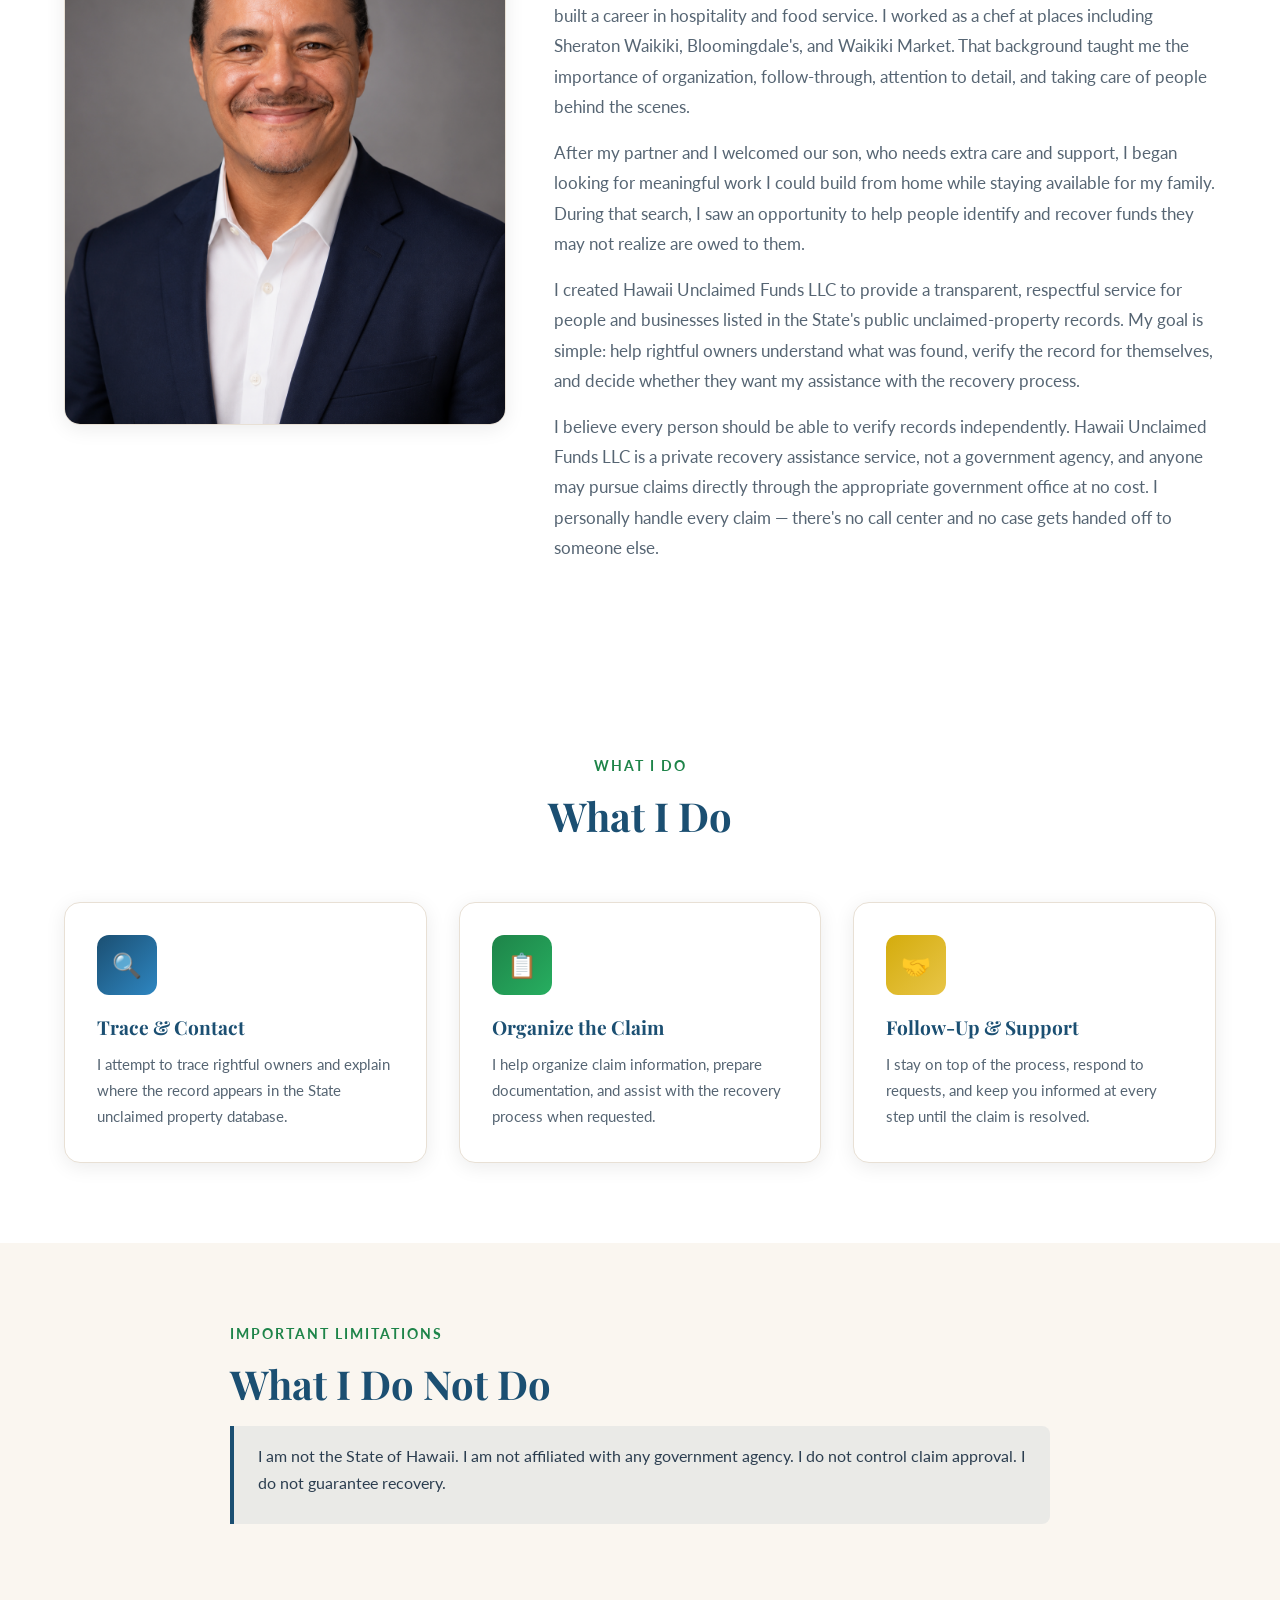
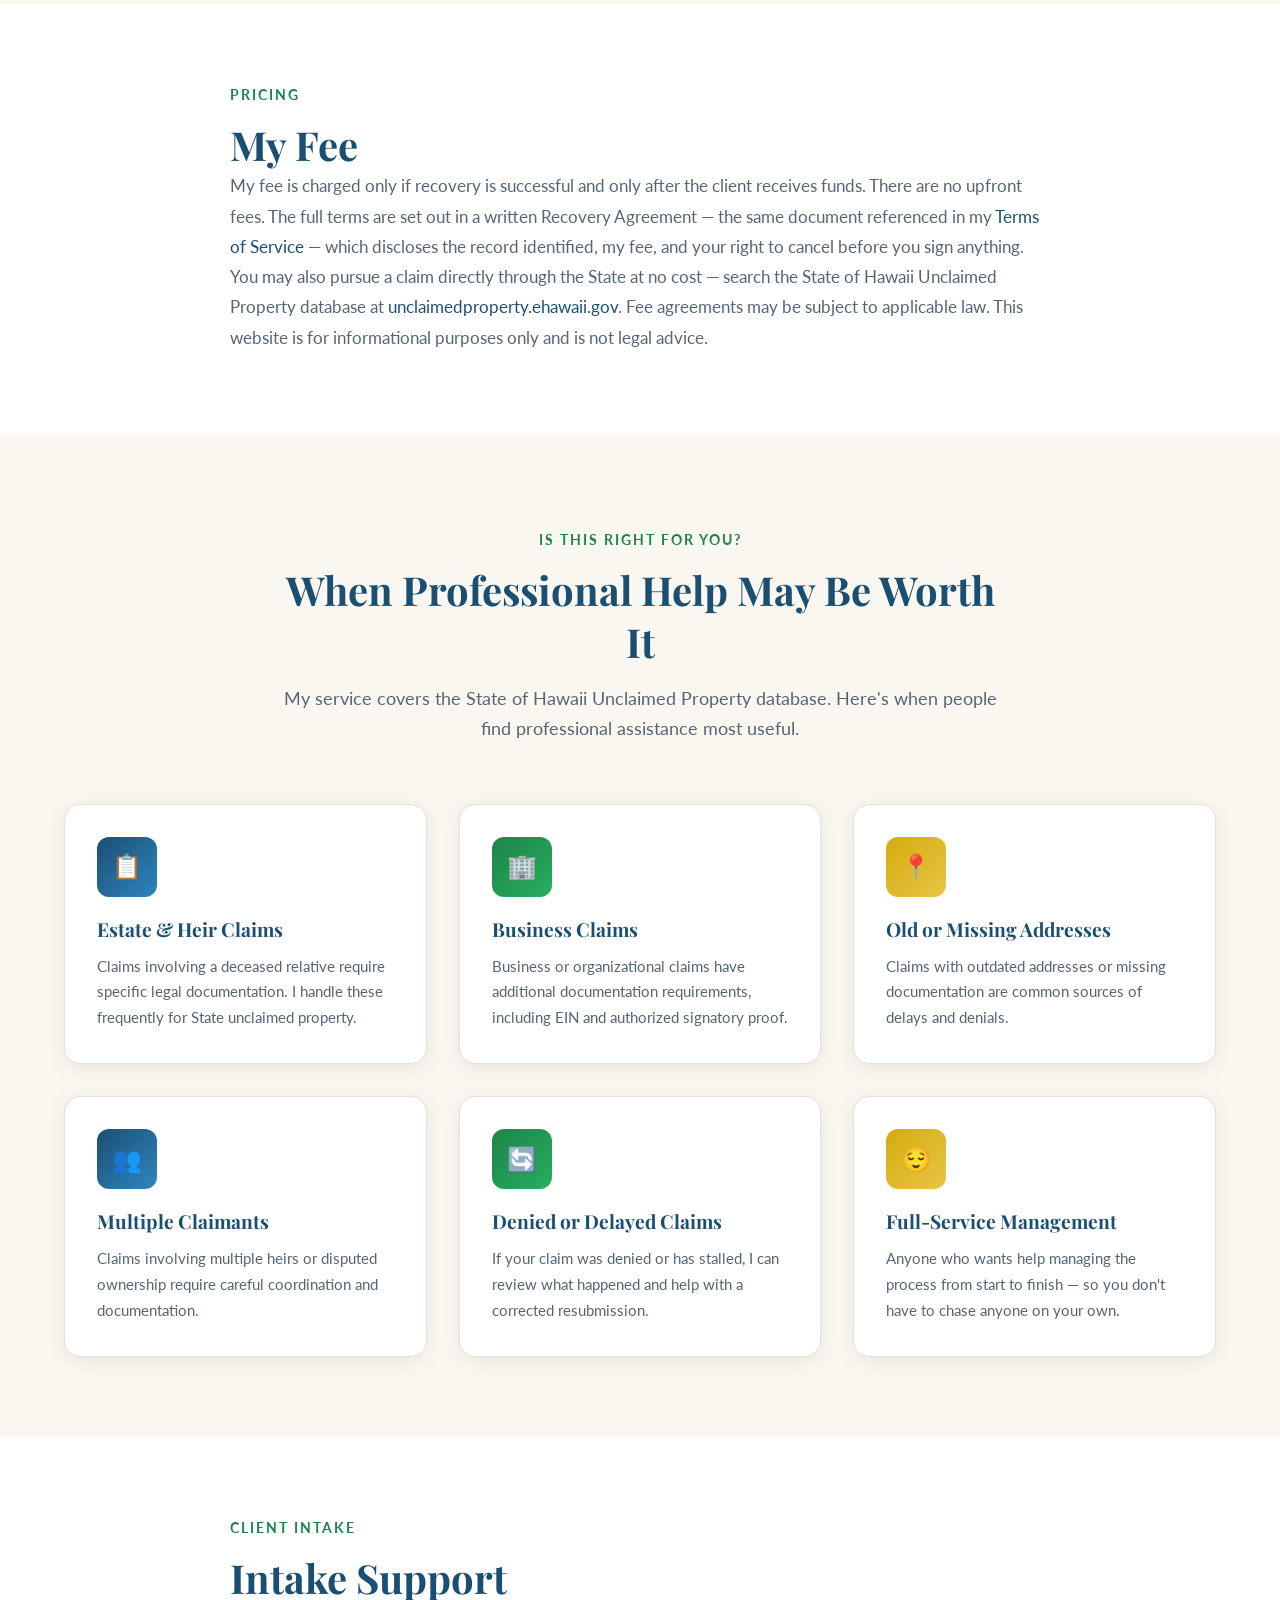
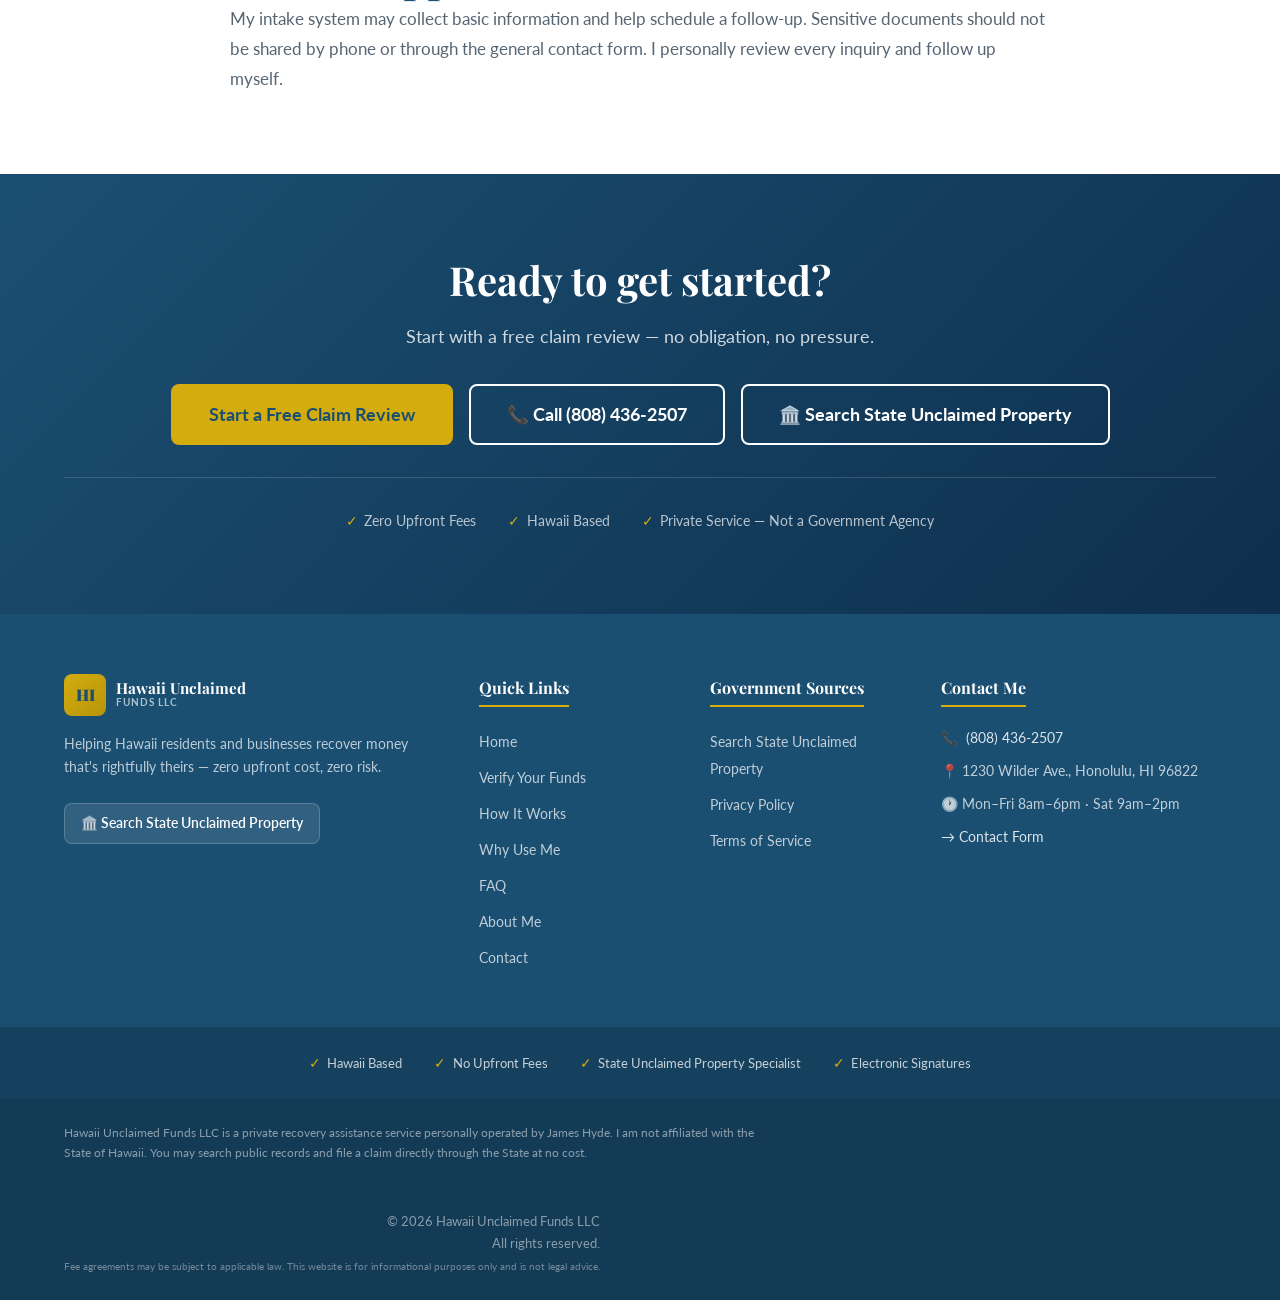
==== commit 0ec3c34b: "Remove Honolulu escheated-check content site-wide; State property only Full removal, not reframing: " ====
--- a/about.html
+++ b/about.html
@@ -4,11 +4,11 @@
   <meta charset="UTF-8" />
   <meta name="viewport" content="width=device-width, initial-scale=1.0" />
   <title>About Me — Hawaii Unclaimed Funds LLC | Private Recovery Assistance</title>
-  <meta name="description" content="I'm James Hyde, sole operator of Hawaii Unclaimed Funds LLC, a private recovery assistance service helping Hawaii residents identify and recover funds from State of Hawaii Unclaimed Property and Honolulu escheated-check records." />
+  <meta name="description" content="I'm James Hyde, sole operator of Hawaii Unclaimed Funds LLC, a private recovery assistance service helping Hawaii residents identify and recover funds from the State of Hawaii Unclaimed Property database." />
   <meta name="robots" content="index, follow" />
   <link rel="canonical" href="https://hawaiiunclaimedfunds.com/about.html" />
   <meta property="og:title" content="About Hawaii Unclaimed Funds LLC" />
-  <meta property="og:description" content="A private recovery assistance service personally operated by James Hyde, focused on State of Hawaii Unclaimed Property and Honolulu escheated-check recovery. Not affiliated with any government agency." />
+  <meta property="og:description" content="A private recovery assistance service personally operated by James Hyde, focused on State of Hawaii Unclaimed Property recovery. Not affiliated with any government agency." />
   <meta property="og:type" content="website" />
   <meta property="og:url" content="https://hawaiiunclaimedfunds.com/about.html" />
   <link rel="preconnect" href="https://fonts.googleapis.com" />
@@ -56,7 +56,7 @@
   <div class="mobile-menu-cta">
     <a href="tel:+18084362507" class="btn btn-primary btn-full">📞 Call (808) 436-2507</a>
     <a href="contact.html" class="btn btn-primary btn-full">Start a Free Claim Review</a>
-    <a href="https://www.honolulu.gov/bfs/escheated-checks/" target="_blank" rel="noopener noreferrer" class="btn btn-green btn-full">🔍 Verify on Honolulu.gov</a>
+    <a href="https://unclaimedproperty.ehawaii.gov/lilo/property-search.html" target="_blank" rel="noopener noreferrer" class="btn btn-green btn-full">🏛️ Search State Unclaimed Property</a>
   </div>
   <div class="mobile-trust">
     <div class="mobile-trust-item"><span class="check">✓</span> Zero Upfront Fees</div>
@@ -89,7 +89,7 @@
 <!-- Disclosure -->
 <div class="container" style="padding-top:1.5rem;">
   <div class="alert-info" role="note">
-    <strong>Disclosure:</strong> I'm James Hyde, sole operator of Hawaii Unclaimed Funds LLC, a private recovery assistance service. I am not affiliated with the State of Hawaii or the City and County of Honolulu. You may search public records and file claims directly through the appropriate government office at no cost.
+    <strong>Disclosure:</strong> I'm James Hyde, sole operator of Hawaii Unclaimed Funds LLC, a private recovery assistance service. I am not affiliated with the State of Hawaii. You may search public records and file a claim directly through the State at no cost.
   </div>
 </div>
 
@@ -100,7 +100,7 @@
       <div class="fade-in-up">
         <p class="subtitle" style="color:var(--color-secondary); font-size:0.85rem; font-weight:700; text-transform:uppercase; letter-spacing:2px; margin-bottom:0.75rem;">Who I Am</p>
         <h2 id="who-heading">Who I Am</h2>
-        <p style="color:var(--color-text-light); font-size:1.05rem; line-height:1.8;">Hawaii Unclaimed Funds LLC is a private recovery assistance service, personally operated by me, James Hyde, focused on helping Hawaii residents and businesses identify and recover funds that may appear in public unclaimed-property and escheated-check records. I am not the State of Hawaii. I am not the City and County of Honolulu. I am not affiliated with any government agency.</p>
+        <p style="color:var(--color-text-light); font-size:1.05rem; line-height:1.8;">Hawaii Unclaimed Funds LLC is a private recovery assistance service, personally operated by me, James Hyde, focused on helping Hawaii residents and businesses identify and recover funds that may appear in the State of Hawaii's public unclaimed-property records. I am not the State of Hawaii. I am not affiliated with any government agency.</p>
       </div>
     </div>
   </div>
@@ -111,9 +111,9 @@
   <div class="container">
     <div style="max-width:820px; margin:0 auto;">
       <div class="fade-in-up">
-        <p class="subtitle" style="color:var(--color-secondary); font-size:0.85rem; font-weight:700; text-transform:uppercase; letter-spacing:2px; margin-bottom:0.75rem;">My Sources</p>
+        <p class="subtitle" style="color:var(--color-secondary); font-size:0.85rem; font-weight:700; text-transform:uppercase; letter-spacing:2px; margin-bottom:0.75rem;">My Source</p>
         <h2 id="review-heading">What I Review</h2>
-        <p style="color:var(--color-text-light); font-size:1.05rem; line-height:1.8;">I review the State of Hawaii Unclaimed Property database and City and County of Honolulu escheated-check records for additional funds. These are two separate public databases — a person or business may appear in one, both, or neither.</p>
+        <p style="color:var(--color-text-light); font-size:1.05rem; line-height:1.8;">I review the State of Hawaii Unclaimed Property database to identify funds that may belong to you or your family.</p>
       </div>
     </div>
   </div>
@@ -133,7 +133,7 @@
         <p>I started Hawaii Unclaimed Funds LLC after recognizing that many Hawaii residents and businesses may have money sitting in public records without knowing it is there.</p>
         <p>Before starting this work, I attended Kapi&#699;olani Community College for culinary arts and built a career in hospitality and food service. I worked as a chef at places including Sheraton Waikiki, Bloomingdale's, and Waikiki Market. That background taught me the importance of organization, follow-through, attention to detail, and taking care of people behind the scenes.</p>
         <p>After my partner and I welcomed our son, who needs extra care and support, I began looking for meaningful work I could build from home while staying available for my family. During that search, I saw an opportunity to help people identify and recover funds they may not realize are owed to them.</p>
-        <p>I created Hawaii Unclaimed Funds LLC to provide a transparent, respectful service for people and businesses listed in public unclaimed-property and escheated-check records. My goal is simple: help rightful owners understand what was found, verify the record for themselves, and decide whether they want my assistance with the recovery process.</p>
+        <p>I created Hawaii Unclaimed Funds LLC to provide a transparent, respectful service for people and businesses listed in the State's public unclaimed-property records. My goal is simple: help rightful owners understand what was found, verify the record for themselves, and decide whether they want my assistance with the recovery process.</p>
         <p>I believe every person should be able to verify records independently. Hawaii Unclaimed Funds LLC is a private recovery assistance service, not a government agency, and anyone may pursue claims directly through the appropriate government office at no cost. I personally handle every claim — there's no call center and no case gets handed off to someone else.</p>
       </div>
     </div>
@@ -151,7 +151,7 @@
       <div class="card fade-in-up delay-1">
         <div class="card-icon" aria-hidden="true">🔍</div>
         <h3>Trace &amp; Contact</h3>
-        <p>I attempt to trace rightful owners and explain where the record appears — in the State unclaimed property database, Honolulu escheated-check records, or both.</p>
+        <p>I attempt to trace rightful owners and explain where the record appears in the State unclaimed property database.</p>
       </div>
       <div class="card fade-in-up delay-2">
         <div class="card-icon green" aria-hidden="true">📋</div>
@@ -175,7 +175,7 @@
         <p class="subtitle" style="color:var(--color-secondary); font-size:0.85rem; font-weight:700; text-transform:uppercase; letter-spacing:2px; margin-bottom:0.75rem;">Important Limitations</p>
         <h2 id="donot-heading" style="margin-bottom:1rem;">What I Do Not Do</h2>
         <div class="alert-info" role="note" style="font-size:1rem; line-height:1.7;">
-          <p style="margin:0 0 0.75rem;">I am not the State of Hawaii. I am not the City and County of Honolulu. I am not affiliated with any government agency. I do not control claim approval. I do not guarantee recovery.</p>
+          <p style="margin:0 0 0.75rem;">I am not the State of Hawaii. I am not affiliated with any government agency. I do not control claim approval. I do not guarantee recovery.</p>
         </div>
       </div>
     </div>
@@ -189,7 +189,7 @@
       <div class="fade-in-up">
         <p class="subtitle" style="color:var(--color-secondary); font-size:0.85rem; font-weight:700; text-transform:uppercase; letter-spacing:2px; margin-bottom:0.75rem;">Pricing</p>
         <h2 id="fee-heading">My Fee</h2>
-        <p style="color:var(--color-text-light); font-size:1.05rem; line-height:1.8;">My fee is charged only if recovery is successful and only after the client receives funds. There are no upfront fees. The full terms are set out in a written Recovery Agreement — the same document referenced in my <a href="terms.html">Terms of Service</a> — which discloses the record identified, my fee, and your right to cancel before you sign anything. You may also pursue claims directly through the appropriate government office at no cost — search the State of Hawaii Unclaimed Property database at <a href="https://unclaimedproperty.ehawaii.gov/lilo/property-search.html" target="_blank" rel="noopener noreferrer">unclaimedproperty.ehawaii.gov</a> or Honolulu escheated-check records at <a href="https://www.honolulu.gov/bfs/escheated-checks/" target="_blank" rel="noopener noreferrer">Honolulu.gov</a>. Fee agreements may be subject to applicable law. This website is for informational purposes only and is not legal advice.</p>
+        <p style="color:var(--color-text-light); font-size:1.05rem; line-height:1.8;">My fee is charged only if recovery is successful and only after the client receives funds. There are no upfront fees. The full terms are set out in a written Recovery Agreement — the same document referenced in my <a href="terms.html">Terms of Service</a> — which discloses the record identified, my fee, and your right to cancel before you sign anything. You may also pursue a claim directly through the State at no cost — search the State of Hawaii Unclaimed Property database at <a href="https://unclaimedproperty.ehawaii.gov/lilo/property-search.html" target="_blank" rel="noopener noreferrer">unclaimedproperty.ehawaii.gov</a>. Fee agreements may be subject to applicable law. This website is for informational purposes only and is not legal advice.</p>
       </div>
     </div>
   </div>
@@ -201,18 +201,18 @@
     <div class="section-header fade-in-up">
       <p class="subtitle">Is This Right for You?</p>
       <h2 id="when-heading">When Professional Help May Be Worth It</h2>
-      <p>My service covers both the State of Hawaii Unclaimed Property database and Honolulu escheated checks. Here's when people find professional assistance most useful.</p>
+      <p>My service covers the State of Hawaii Unclaimed Property database. Here's when people find professional assistance most useful.</p>
     </div>
     <div class="grid-3">
       <div class="card fade-in-up delay-1">
         <div class="card-icon" aria-hidden="true">📋</div>
         <h3>Estate &amp; Heir Claims</h3>
-        <p>Claims involving a deceased relative require specific legal documentation. I handle these frequently for both State unclaimed property and Honolulu escheated checks.</p>
+        <p>Claims involving a deceased relative require specific legal documentation. I handle these frequently for State unclaimed property.</p>
       </div>
       <div class="card fade-in-up delay-2">
         <div class="card-icon green" aria-hidden="true">🏢</div>
         <h3>Business Claims</h3>
-        <p>Business or organizational claims have additional documentation requirements, including EIN and authorized signatory proof. I handle claims from both sources.</p>
+        <p>Business or organizational claims have additional documentation requirements, including EIN and authorized signatory proof.</p>
       </div>
       <div class="card fade-in-up delay-3">
         <div class="card-icon gold" aria-hidden="true">📍</div>
@@ -266,7 +266,6 @@
         <div class="cta-trust-item"><span class="check">✓</span> Zero Upfront Fees</div>
         <div class="cta-trust-item"><span class="check">✓</span> Hawaii Based</div>
         <div class="cta-trust-item"><span class="check">✓</span> Private Service — Not a Government Agency</div>
-        <div class="cta-trust-item"><span class="check">✓</span> Both Sources Reviewed</div>
       </div>
     </div>
   </div>
@@ -283,7 +282,7 @@
           <div class="nav-logo-text"><span class="line1" style="color:white;">Hawaii Unclaimed</span><span class="line2" style="color:rgba(255,255,255,0.65);">Funds LLC</span></div>
         </a>
         <p class="tagline">Helping Hawaii residents and businesses recover money that's rightfully theirs — zero upfront cost, zero risk.</p>
-        <a href="https://www.honolulu.gov/bfs/escheated-checks/" target="_blank" rel="noopener noreferrer" class="footer-verify-link">🔍 Verify on Honolulu.gov</a>
+        <a href="https://unclaimedproperty.ehawaii.gov/lilo/property-search.html" target="_blank" rel="noopener noreferrer" class="footer-verify-link">🏛️ Search State Unclaimed Property</a>
       </div>
       <div class="footer-col">
         <h4>Quick Links</h4>
@@ -300,7 +299,6 @@
       <div class="footer-col">
         <h4>Government Sources</h4>
         <ul>
-          <li><a href="https://www.honolulu.gov/bfs/escheated-checks/" target="_blank" rel="noopener noreferrer">Verify on Honolulu.gov</a></li>
           <li><a href="https://unclaimedproperty.ehawaii.gov/lilo/property-search.html" target="_blank" rel="noopener noreferrer">Search State Unclaimed Property</a></li>
           <li><a href="privacy.html">Privacy Policy</a></li>
           <li><a href="terms.html">Terms of Service</a></li>
@@ -321,7 +319,6 @@
         <div class="footer-trust-badge"><span class="chk">✓</span> Hawaii Based</div>
         <div class="footer-trust-badge"><span class="chk">✓</span> No Upfront Fees</div>
         <div class="footer-trust-badge"><span class="chk">✓</span> State Unclaimed Property Specialist</div>
-        <div class="footer-trust-badge"><span class="chk">✓</span> Also Checks Honolulu Escheated Checks</div>
         <div class="footer-trust-badge"><span class="chk">✓</span> Electronic Signatures</div>
       </div>
     </div>
@@ -329,7 +326,7 @@
   <div class="footer-bottom">
     <div class="container">
       <div class="footer-bottom-inner">
-        <p class="footer-legal-text">Hawaii Unclaimed Funds LLC is a private recovery assistance service personally operated by James Hyde. I am not affiliated with the State of Hawaii or the City and County of Honolulu. You may search public records and file claims directly through the appropriate government office at no cost.</p>
+        <p class="footer-legal-text">Hawaii Unclaimed Funds LLC is a private recovery assistance service personally operated by James Hyde. I am not affiliated with the State of Hawaii. You may search public records and file a claim directly through the State at no cost.</p>
         <p class="footer-copyright">© 2026 Hawaii Unclaimed Funds LLC<br>All rights reserved.<br><span style="font-size:0.8em; opacity:0.8;">Fee agreements may be subject to applicable law. This website is for informational purposes only and is not legal advice.</span></p>
       </div>
     </div>
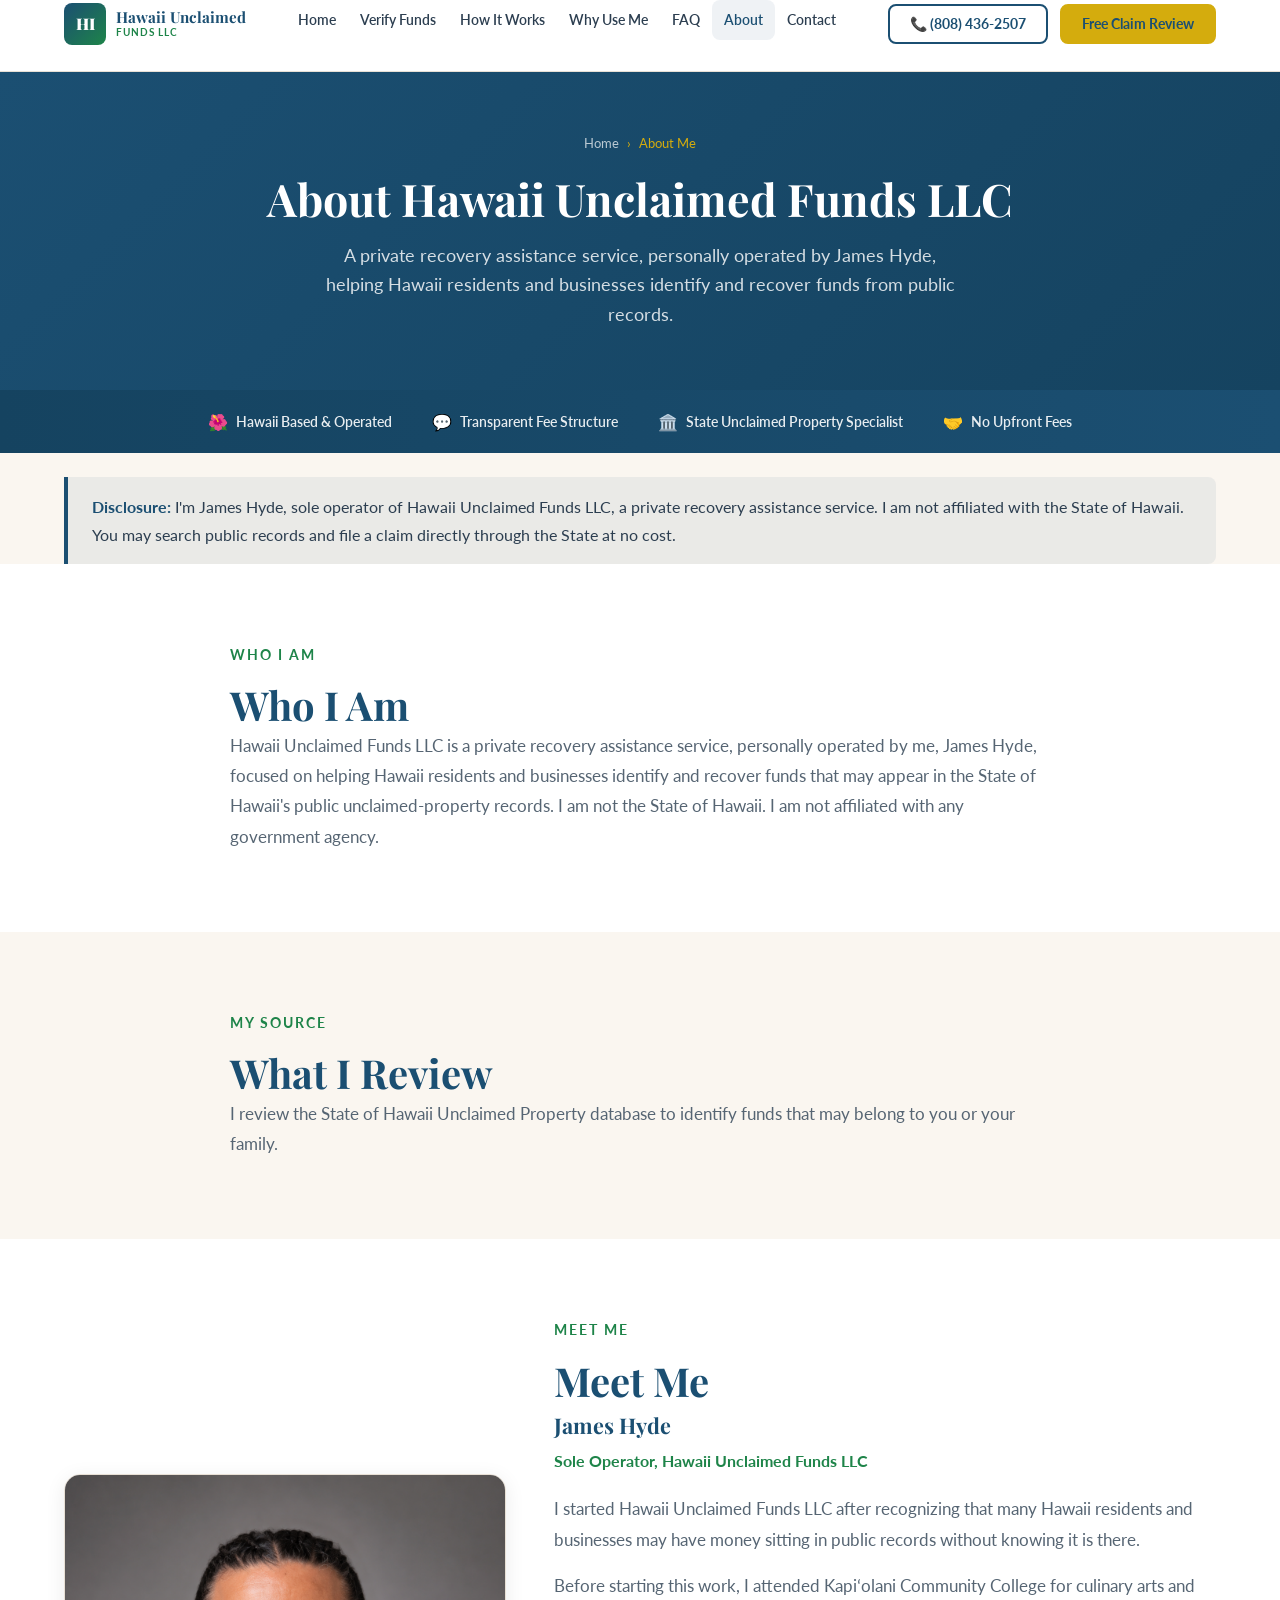
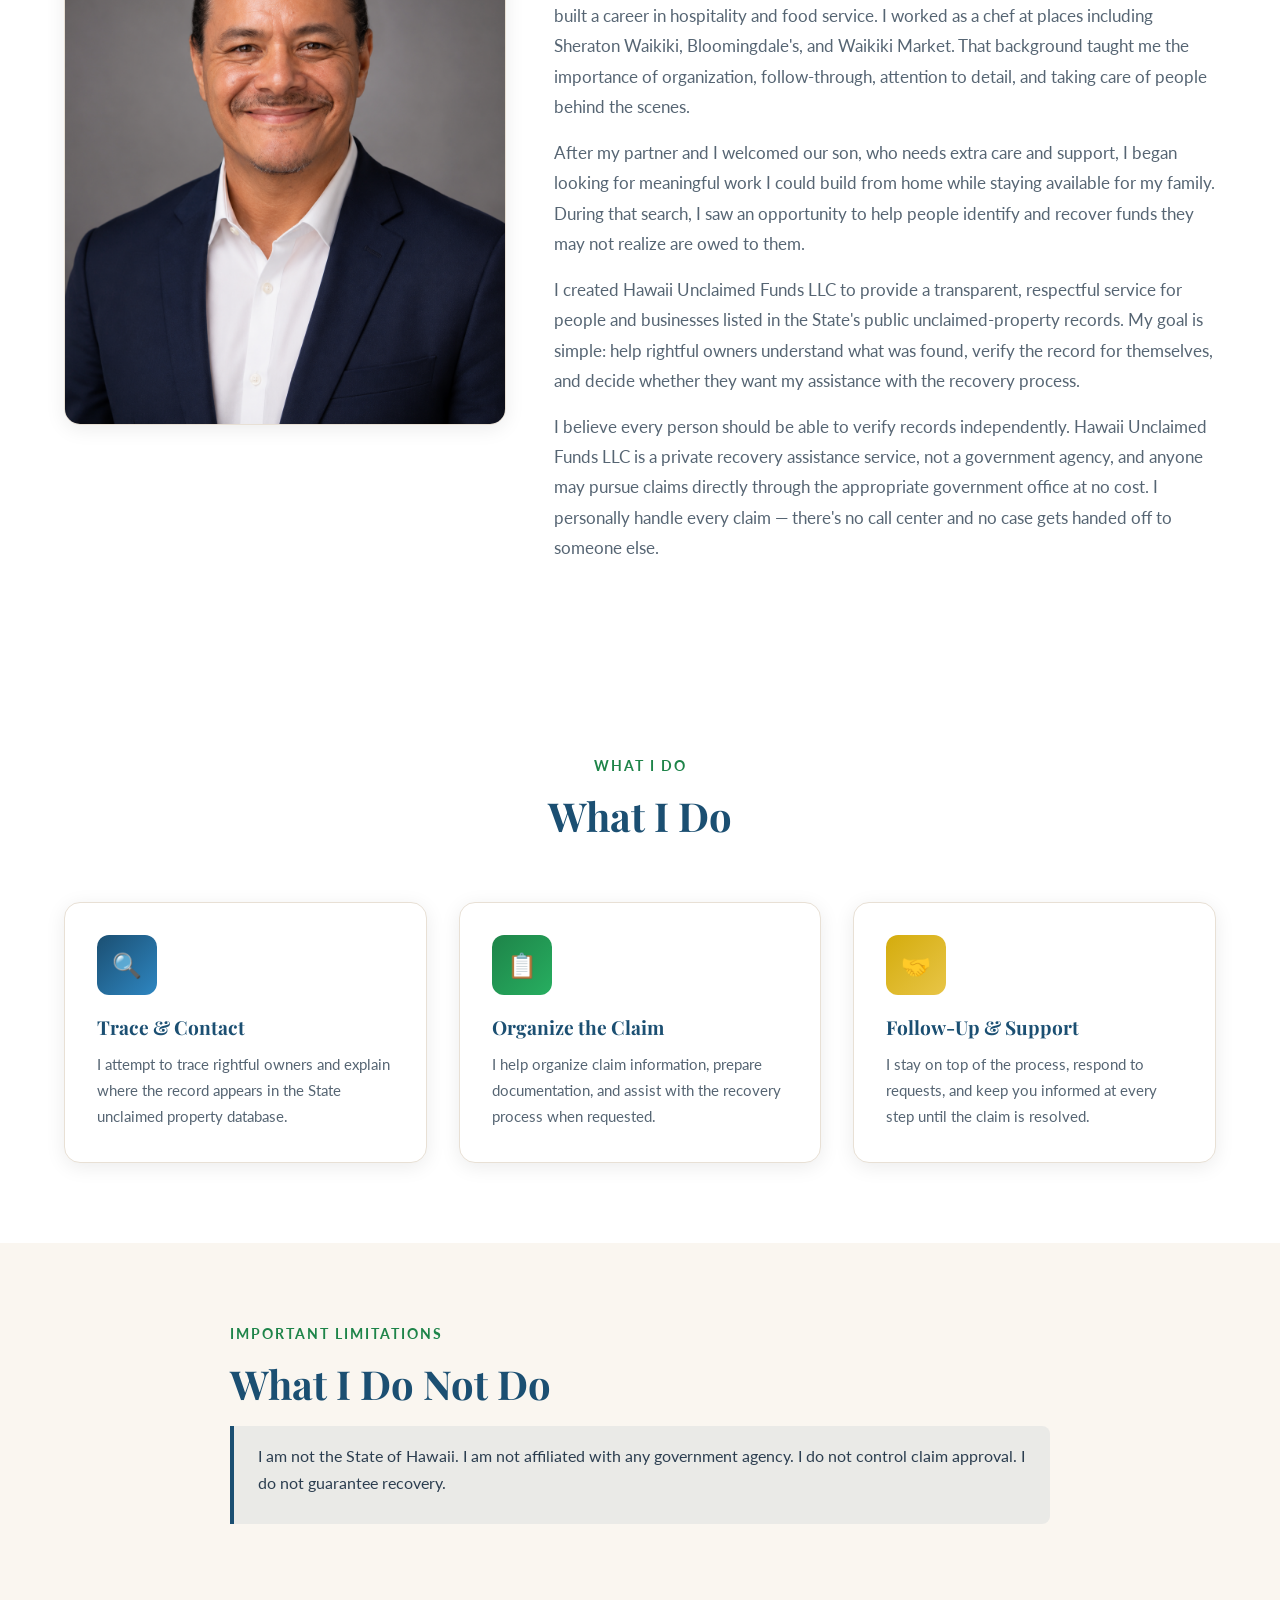
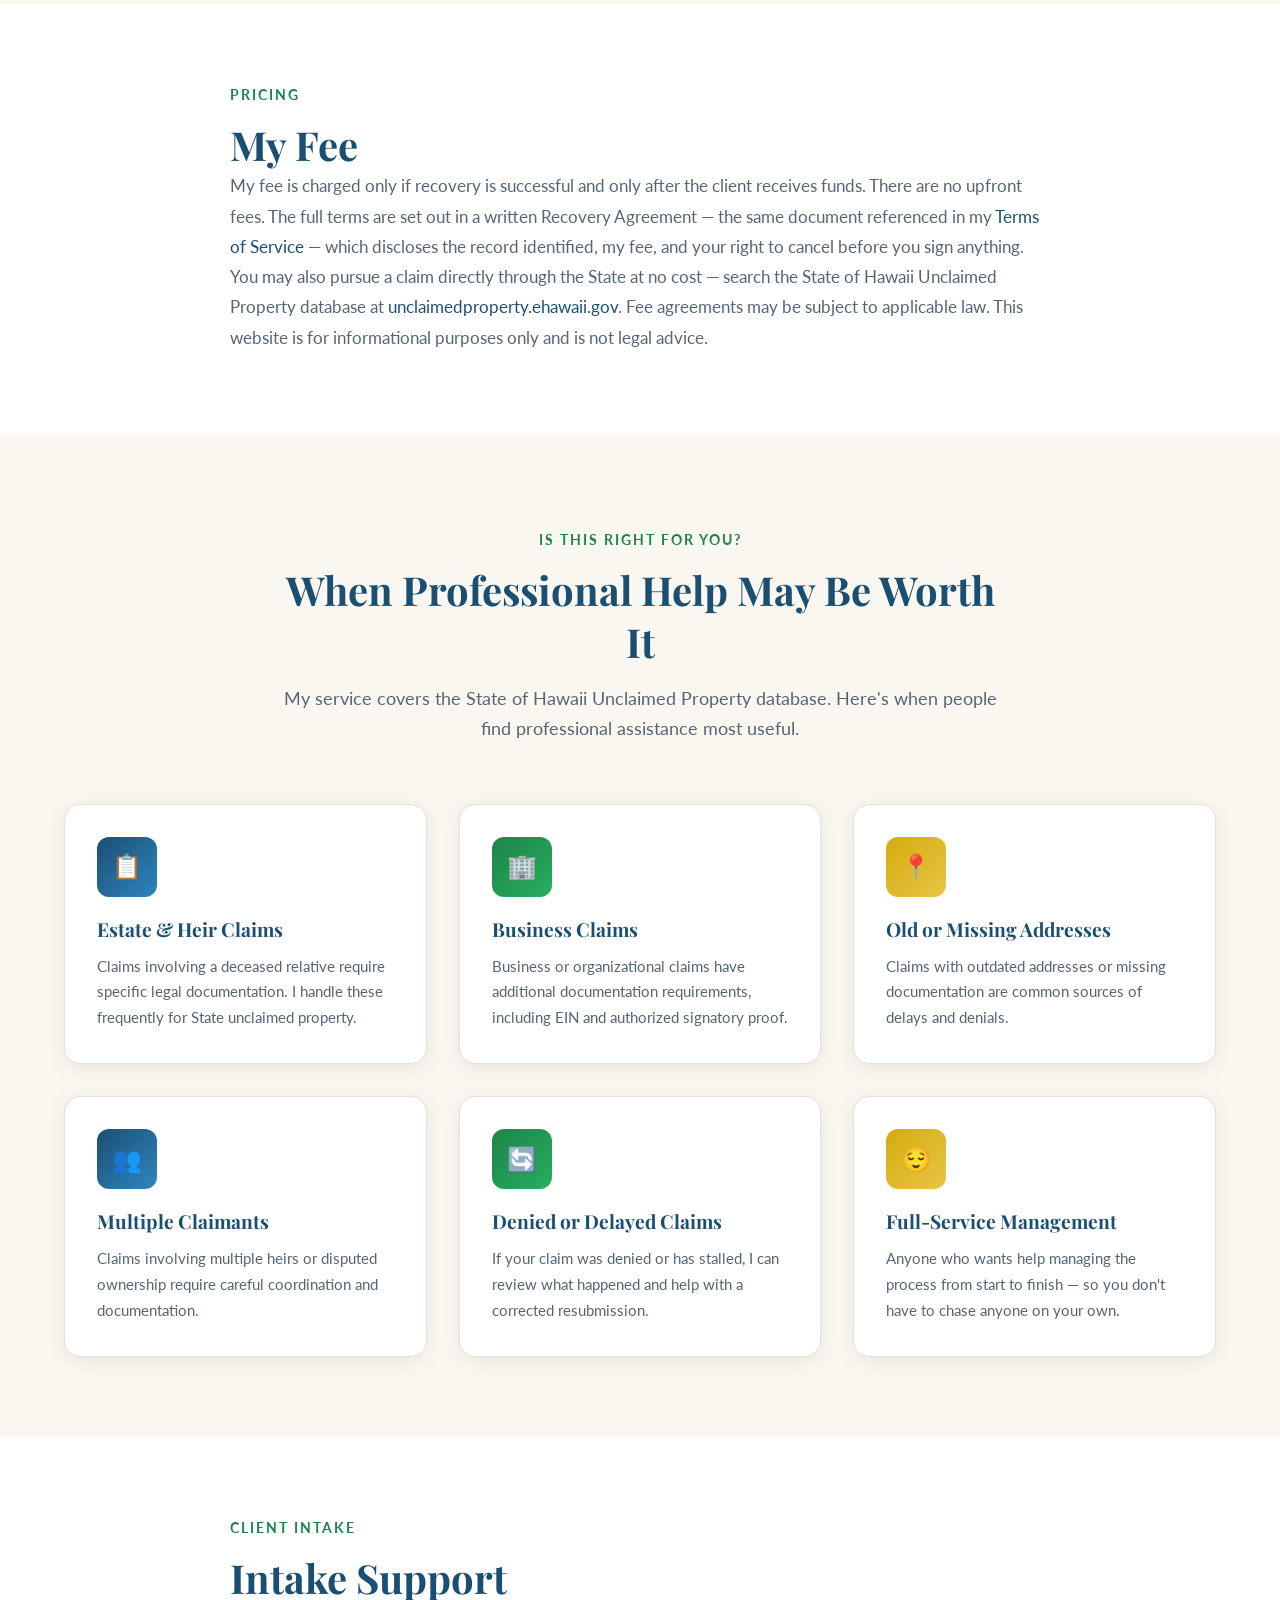
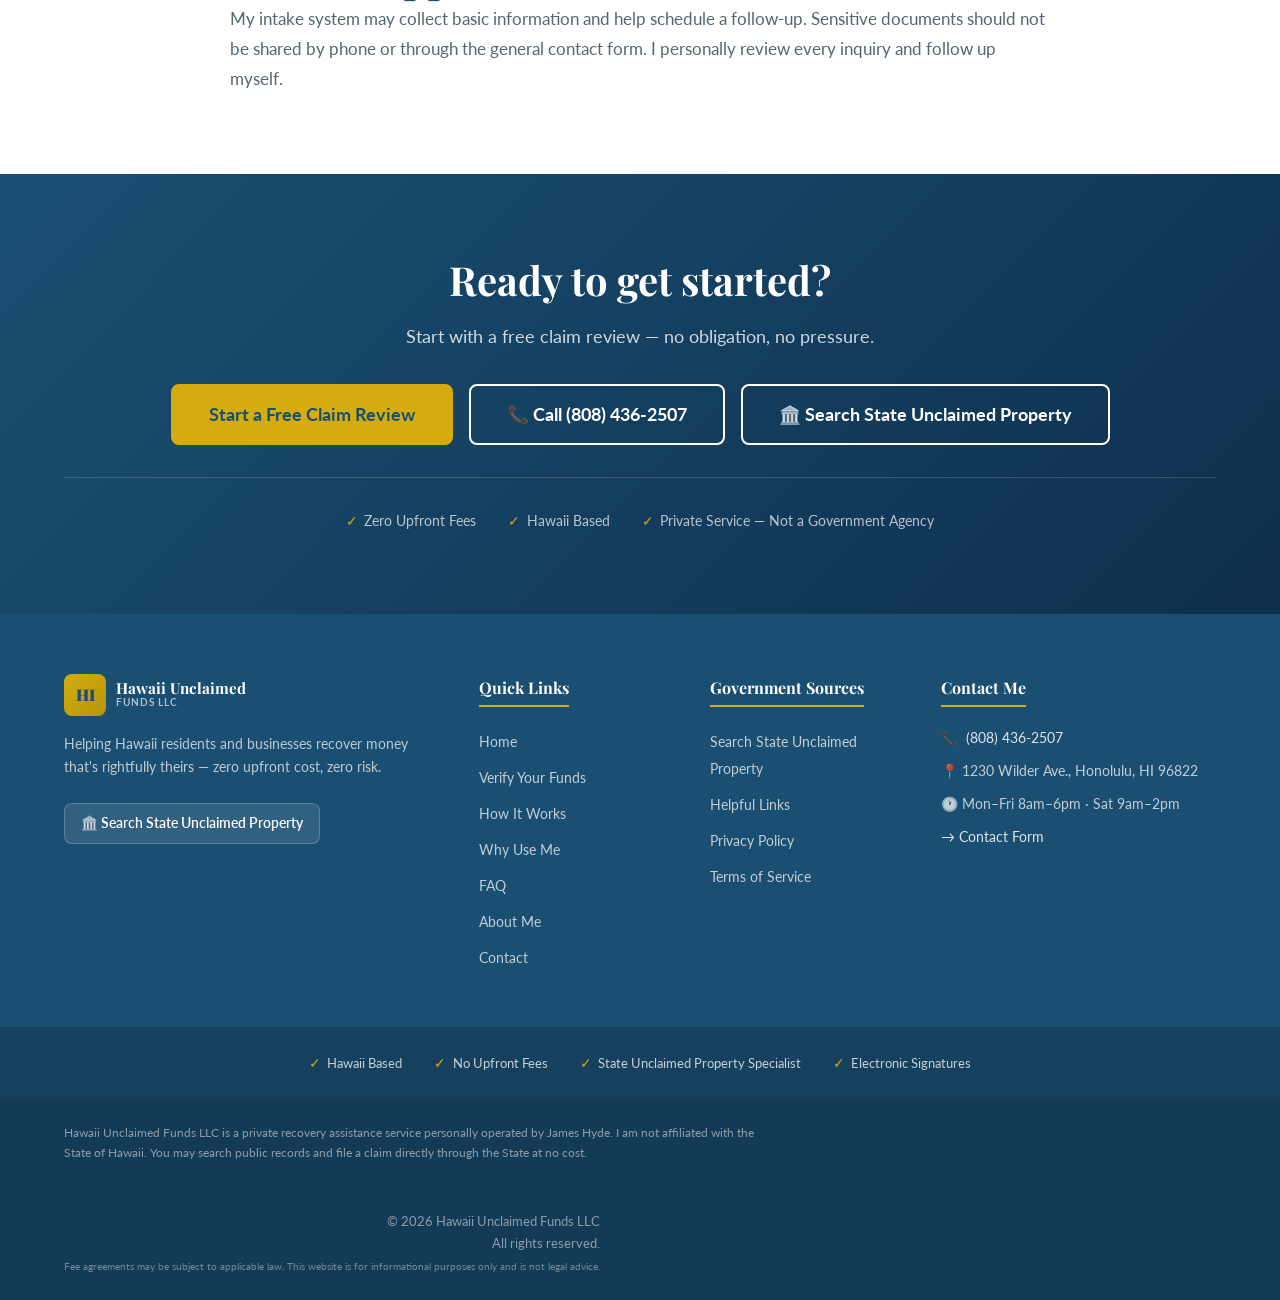
==== commit 527ee878: "Add Helpful Links page (State search, death certificates, small-estate affidavit); link from footer," ====
--- a/about.html
+++ b/about.html
@@ -51,6 +51,7 @@
     <li><a href="why-use-us.html">Why Use Me</a></li>
     <li><a href="faq.html">FAQ</a></li>
     <li><a href="about.html">About Me</a></li>
+    <li><a href="links.html">Helpful Links</a></li>
     <li><a href="contact.html">Contact</a></li>
   </ul>
   <div class="mobile-menu-cta">
@@ -300,6 +301,7 @@
         <h4>Government Sources</h4>
         <ul>
           <li><a href="https://unclaimedproperty.ehawaii.gov/lilo/property-search.html" target="_blank" rel="noopener noreferrer">Search State Unclaimed Property</a></li>
+          <li><a href="links.html">Helpful Links</a></li>
           <li><a href="privacy.html">Privacy Policy</a></li>
           <li><a href="terms.html">Terms of Service</a></li>
         </ul>
--- a/styles.css
+++ b/styles.css
@@ -1446,3 +1446,85 @@
   .hero-cta { flex-direction: column; align-items: center; }
   .hero-cta .btn { width: 100%; max-width: 320px; }
 }
+
+/* =====================================================
+   Homepage v2 + mobile fixes (Nov 2026)
+   ===================================================== */
+
+/* Mobile menu: hide fully when closed so it can't widen the page */
+.mobile-menu { visibility: hidden; transition: transform 0.35s cubic-bezier(0.4, 0, 0.2, 1), visibility 0s linear 0.35s; }
+.mobile-menu.open { visibility: visible; transition: transform 0.35s cubic-bezier(0.4, 0, 0.2, 1), visibility 0s; }
+html { overflow-x: clip; }
+
+/* Two-column layouts that stack on mobile */
+.split-2 { display: grid; grid-template-columns: 1fr 1fr; gap: 4rem; align-items: center; }
+.table-scroll { overflow-x: auto; -webkit-overflow-scrolling: touch; }
+
+.eyebrow-label { color: var(--color-secondary); font-size: 0.85rem; font-weight: 700; text-transform: uppercase; letter-spacing: 2px; margin-bottom: 0.75rem; }
+
+/* Hero two-path */
+.hero-compact { padding: 70px 0 70px; }
+.path-grid { position: relative; z-index: 1; display: grid; grid-template-columns: 1fr 1fr; gap: 1.5rem; max-width: 960px; margin-top: 2.25rem; }
+.path-card { background: rgba(255,255,255,0.08); border: 1px solid rgba(255,255,255,0.2); border-radius: var(--radius-lg); padding: 1.75rem; display: flex; flex-direction: column; gap: 0.9rem; text-align: left; }
+.path-card-featured { background: var(--color-white); border-color: var(--color-white); }
+.path-card h2 { font-size: 1.45rem; color: var(--color-white); margin: 0; }
+.path-card p { margin: 0; color: rgba(255,255,255,0.85); font-size: 1rem; }
+.path-card-featured h2 { color: var(--color-primary); }
+.path-card-featured p { color: var(--color-text-light); }
+.path-card .btn { margin-top: auto; white-space: normal; }
+.path-label { font-size: 0.85rem !important; font-weight: 700; text-transform: uppercase; letter-spacing: 1.5px; color: var(--color-accent) !important; }
+.path-card-featured .path-label { color: var(--color-secondary) !important; }
+.fee-box { background: #FDF8E7; border-left: 4px solid var(--color-accent); border-radius: var(--radius); padding: 0.85rem 1rem; font-size: 1rem; color: var(--color-text); line-height: 1.6; }
+.fee-box strong { display: block; color: var(--color-primary); font-size: 1.05rem; }
+.fee-box a { color: var(--color-primary-light); text-decoration: underline; }
+.path-phone { text-align: center; color: var(--color-primary); font-weight: 700; margin-top: -0.4rem; }
+.hero-disclosure { position: relative; z-index: 1; margin: 1.5rem 0 0; color: rgba(255,255,255,0.75); font-size: 0.95rem; }
+
+/* Meet James */
+.meet-grid { grid-template-columns: 0.8fr 1.2fr; align-items: start; }
+.meet-photo img { width: 100%; height: auto; border-radius: var(--radius-lg); box-shadow: var(--shadow); display: block; }
+.meet-caption { margin-top: 0.75rem; color: var(--color-text-light); font-size: 0.95rem; text-align: center; }
+.next-steps { margin: 1.25rem 0 1.25rem 1.25rem; display: flex; flex-direction: column; gap: 0.75rem; }
+.next-steps li { color: var(--color-text-light); padding-left: 0.25rem; }
+.next-steps strong { color: var(--color-primary); }
+.privacy-note { background: var(--color-white); border: 1px solid var(--color-border); border-radius: var(--radius); padding: 0.85rem 1rem; font-size: 0.95rem; color: var(--color-text-light); }
+.privacy-note a { color: var(--color-primary-light); text-decoration: underline; }
+
+/* Promise box */
+.promise-box { background: linear-gradient(135deg, var(--color-primary), #0E2F4D); border-radius: var(--radius-lg); padding: 2.5rem; color: var(--color-white); }
+.promise-box h3 { color: var(--color-white); margin-bottom: 1.25rem; font-size: 1.4rem; }
+.promise-box ul { list-style: none; display: flex; flex-direction: column; gap: 0.9rem; margin-bottom: 2rem; }
+.promise-box li { position: relative; padding-left: 1.75rem; color: rgba(255,255,255,0.85); }
+.promise-box li::before { content: "✓"; position: absolute; left: 0; color: var(--color-accent); font-weight: 700; }
+.promise-box strong { color: var(--color-white); }
+
+@media (max-width: 900px) {
+  .split-2, .meet-grid, .path-grid { grid-template-columns: 1fr; gap: 2rem; }
+  .stack-mobile { grid-template-columns: 1fr !important; gap: 2rem !important; }
+  .meet-photo { max-width: 340px; margin: 0 auto; }
+}
+
+@media (max-width: 768px) {
+  .hero-compact { padding: 45px 0 50px; }
+  .hero-compact .hero-content { text-align: left; }
+  .hero-eyebrow { font-size: 0.8rem; letter-spacing: 1px; padding: 6px 14px; }
+  .btn { white-space: normal; }
+  .promise-box { padding: 1.75rem; }
+  /* Readable supporting text on phones */
+  .step-item p, .card p, .value-content p, .faq-answer-inner p, .mobile-trust-item, .trust-item, .hero-trust-item { font-size: 1rem; }
+  .step-item h4 { font-size: 1.1rem; }
+  .section-header .subtitle, .eyebrow-label { font-size: 0.85rem; }
+  .comparison-table { font-size: 0.9rem; }
+}
+
+/* ---- Helpful Links page ---- */
+.link-list { max-width: 820px; margin: 0 auto; display: flex; flex-direction: column; gap: 1rem; }
+.link-card { display: flex; gap: 1.25rem; align-items: flex-start; background: var(--color-white); border: 1px solid var(--color-border); border-radius: var(--radius-lg); padding: 1.5rem; box-shadow: var(--shadow); transition: var(--transition); color: var(--color-text); text-decoration: none; }
+.link-card:hover { box-shadow: var(--shadow-hover); transform: translateY(-2px); }
+.link-icon { font-size: 1.75rem; flex-shrink: 0; line-height: 1; }
+.link-body { display: flex; flex-direction: column; gap: 0.3rem; min-width: 0; }
+.link-title { font-family: var(--font-heading); font-size: 1.25rem; color: var(--color-primary); font-weight: 700; }
+.link-desc { color: var(--color-text-light); font-size: 1rem; }
+.link-src { color: var(--color-secondary); font-size: 0.9rem; font-weight: 700; overflow-wrap: anywhere; }
+.link-note { max-width: 820px; margin: 2rem auto 0; text-align: center; color: var(--color-text-light); }
+.link-note a { color: var(--color-primary-light); text-decoration: underline; }
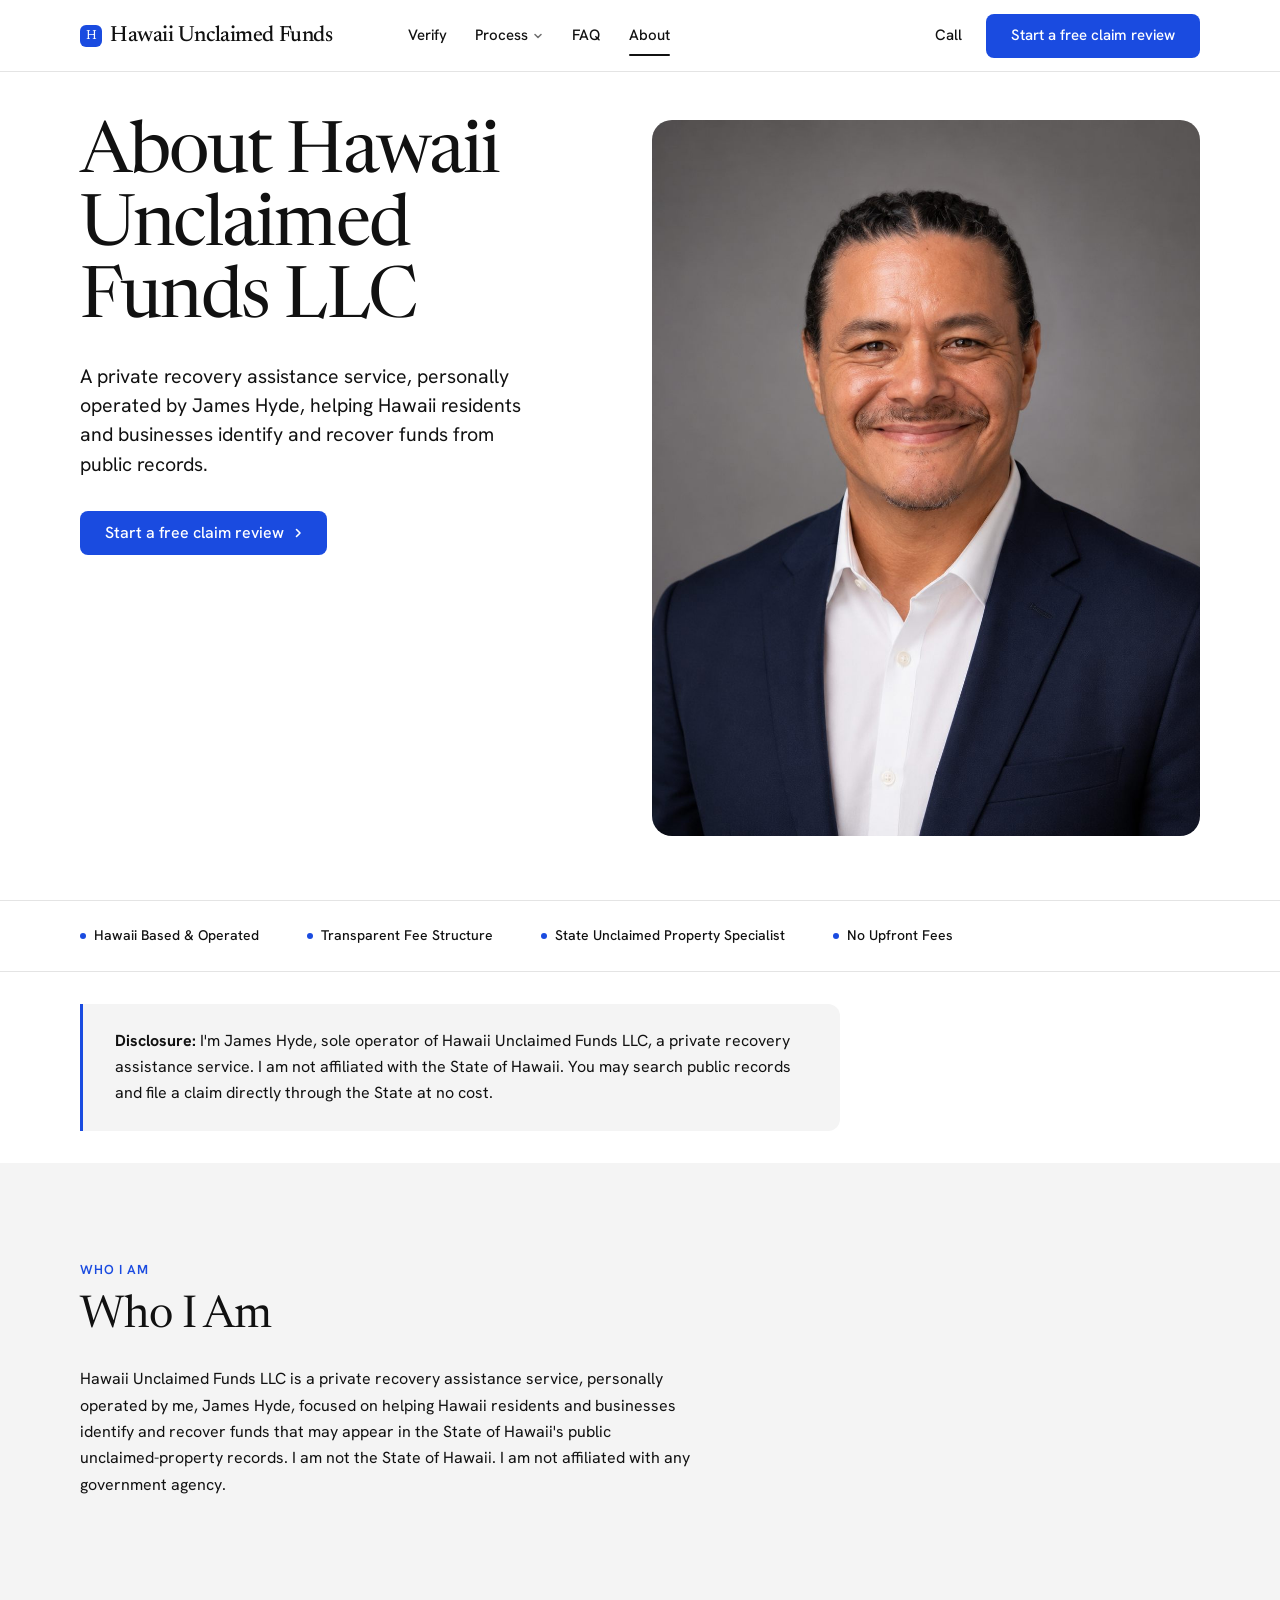
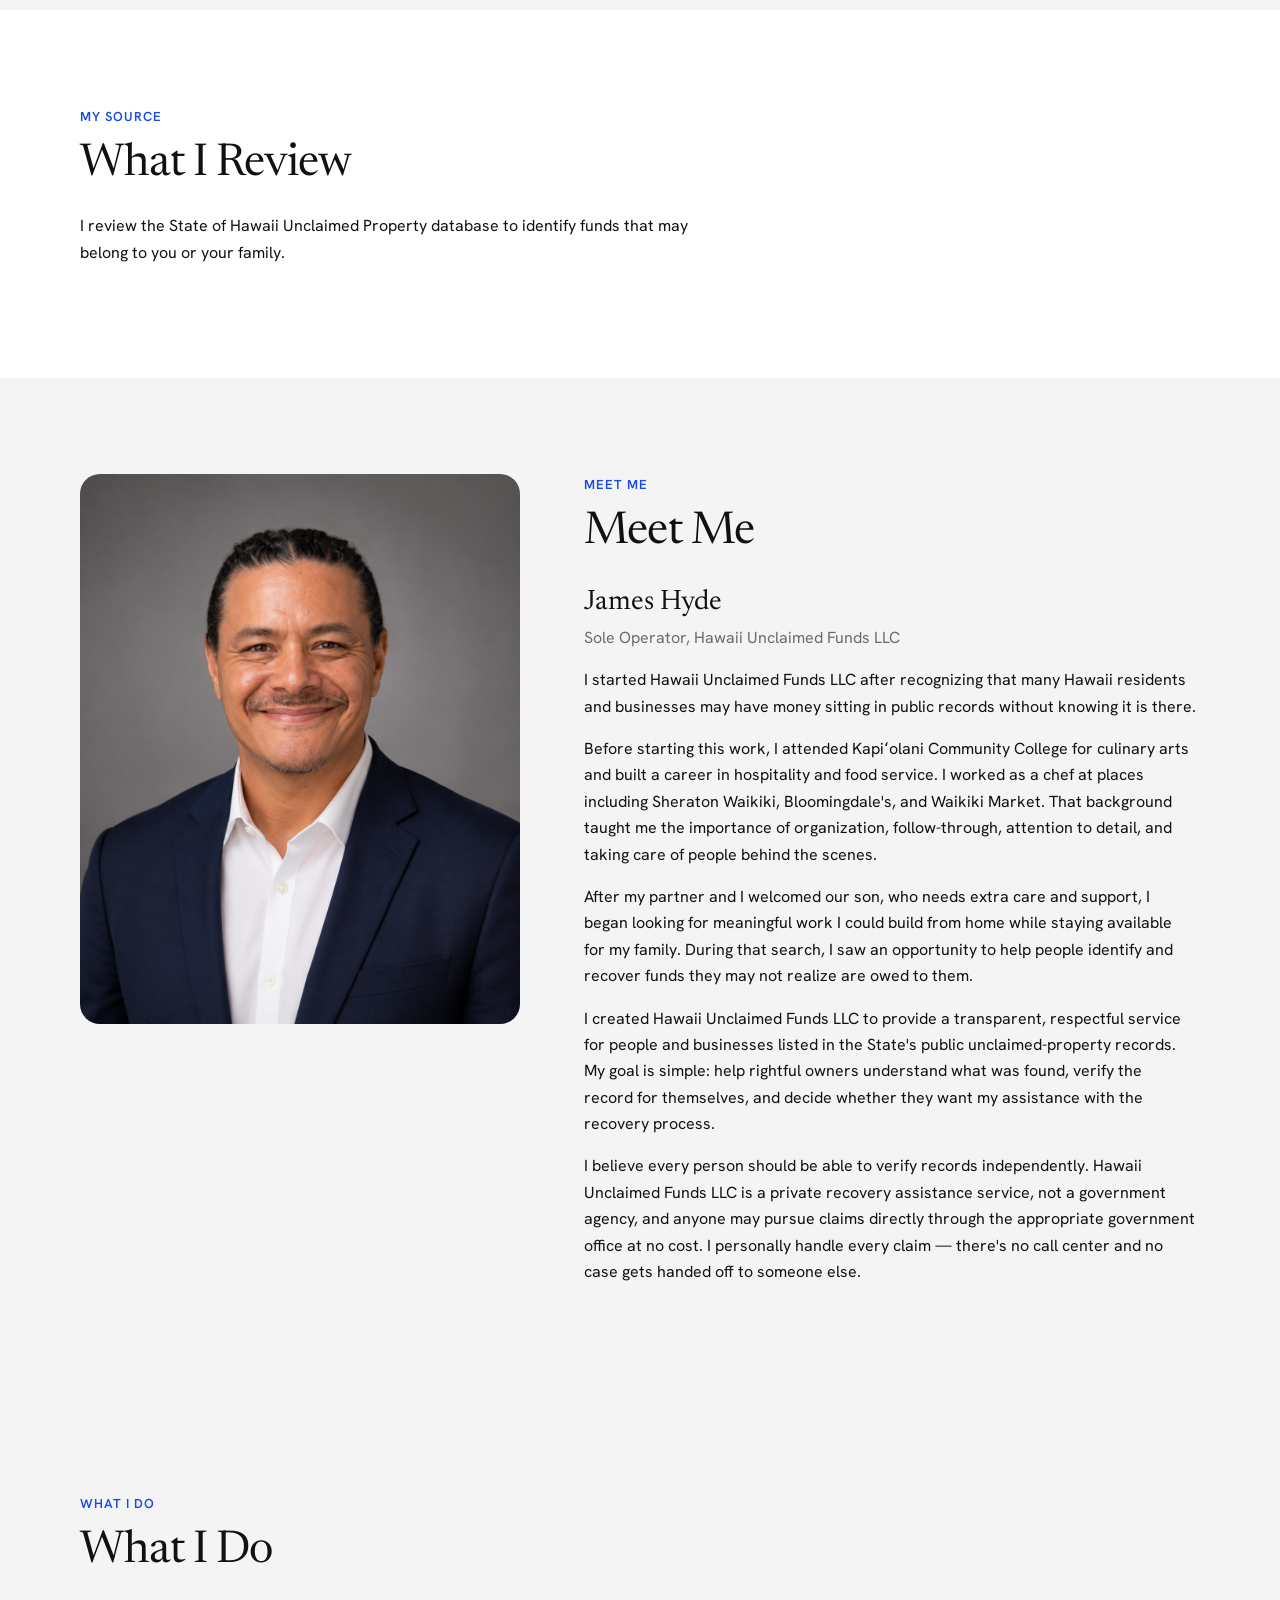
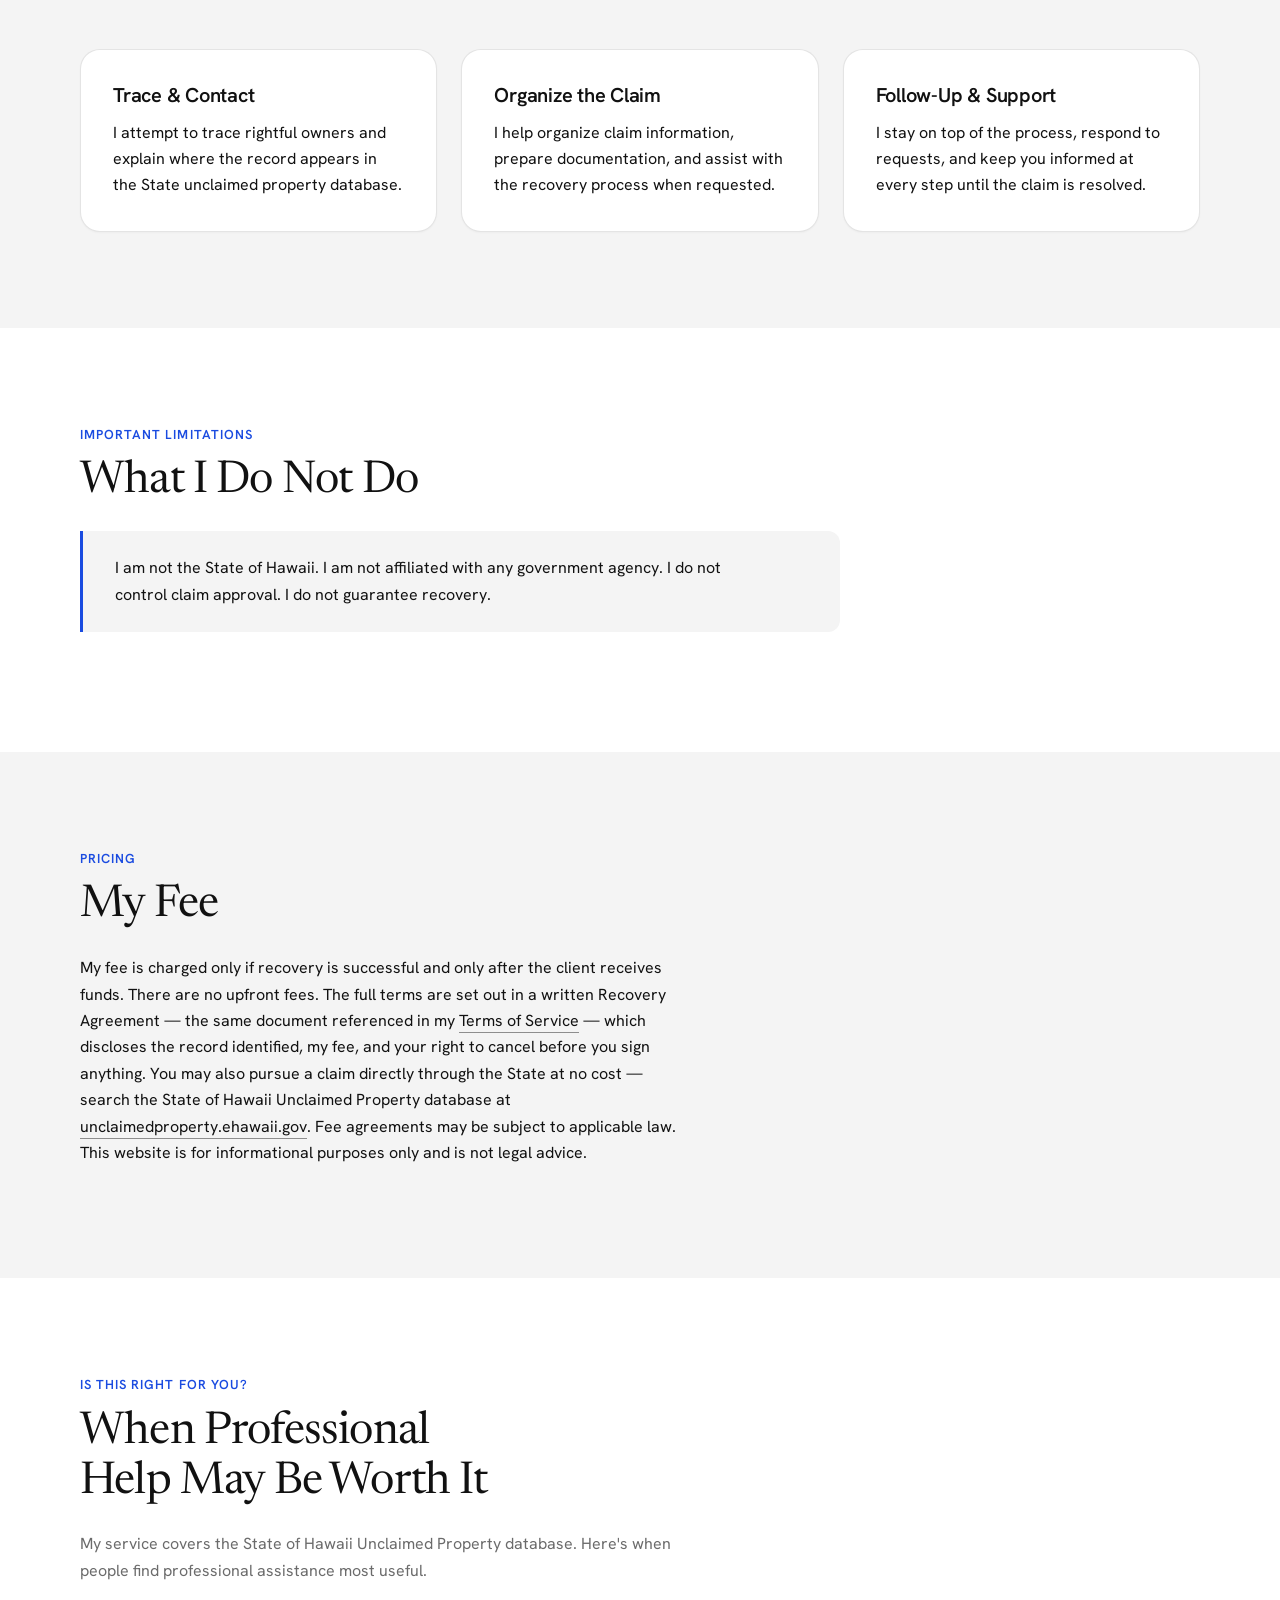
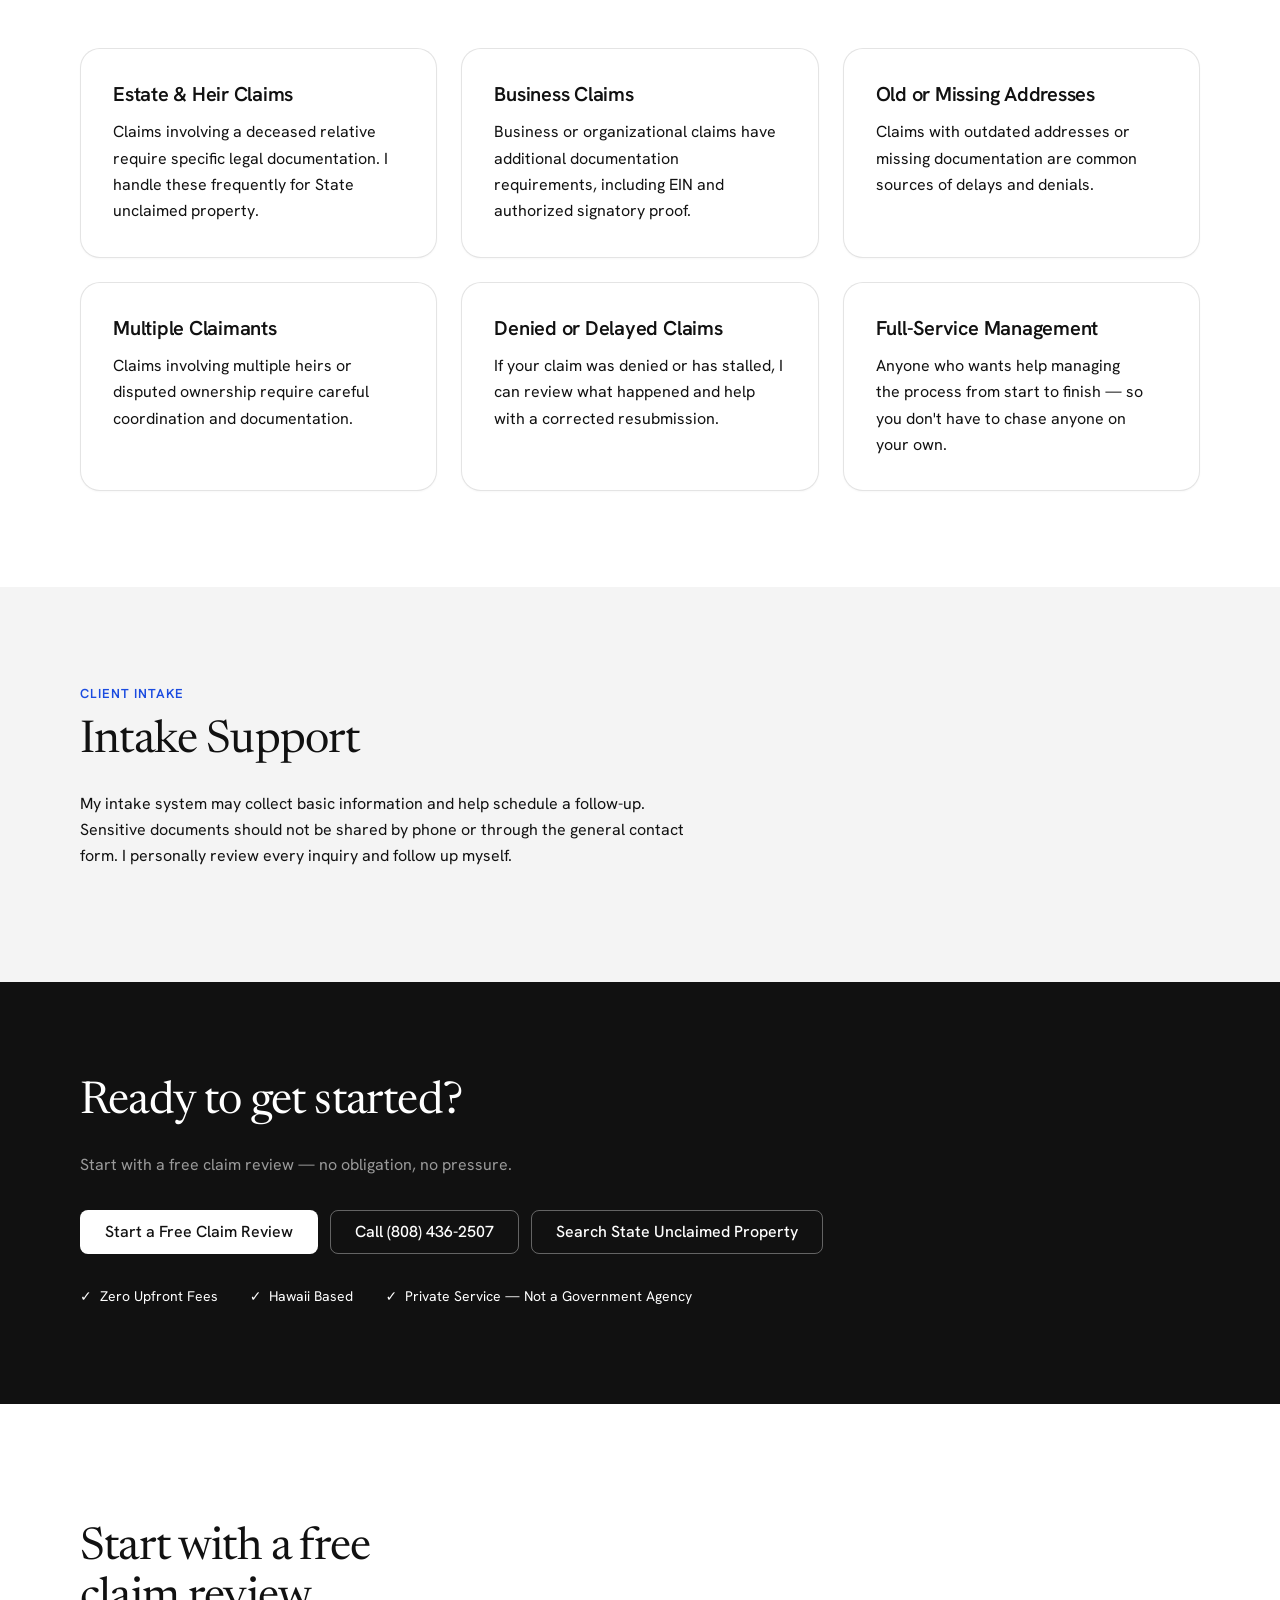
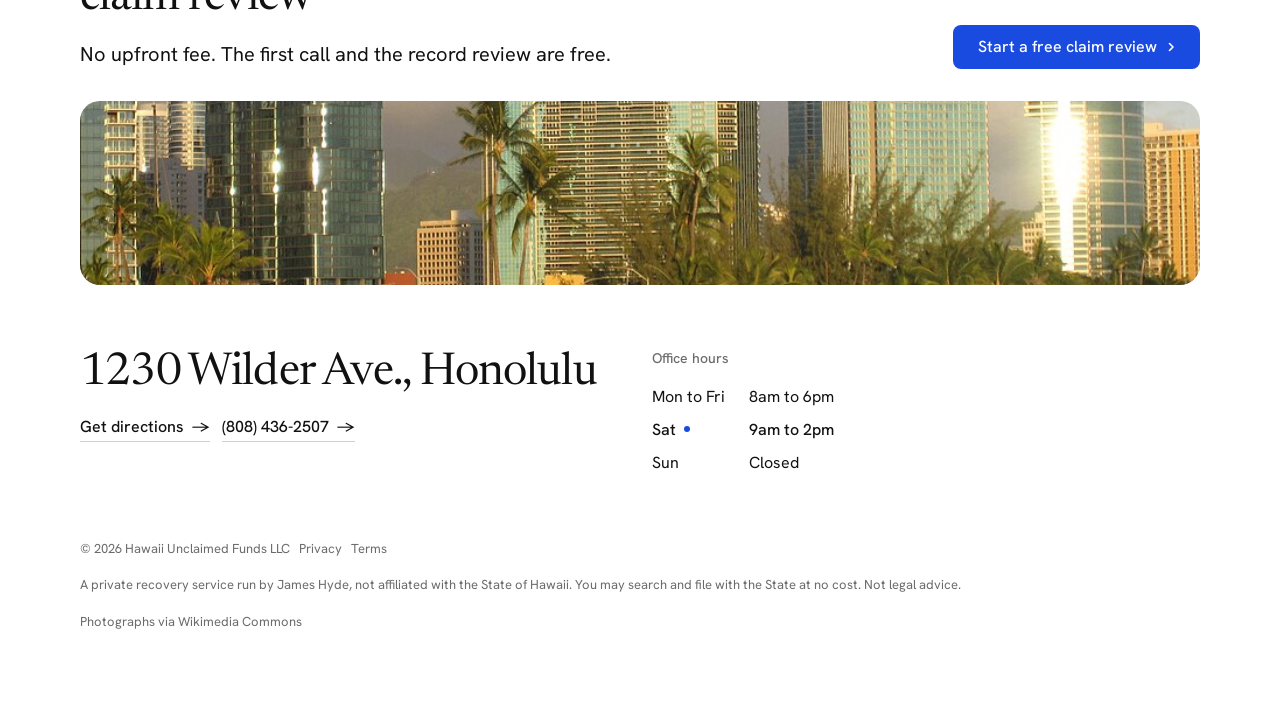
==== commit fa8f4be2: "Move the remaining pages into the new design, wording unchanged How it works, FAQ, About, Contact, P" ====
--- a/about.html
+++ b/about.html
@@ -1,128 +1,146 @@
-<!DOCTYPE html>
-<html lang="en">
+<!doctype html>
+<html lang="en" data-type="service" data-radius="soft" data-buttons="solid" data-motion>
 <head>
-  <meta charset="UTF-8" />
-  <meta name="viewport" content="width=device-width, initial-scale=1.0" />
-  <title>About Me — Hawaii Unclaimed Funds LLC | Private Recovery Assistance</title>
-  <meta name="description" content="I'm James Hyde, sole operator of Hawaii Unclaimed Funds LLC, a private recovery assistance service helping Hawaii residents identify and recover funds from the State of Hawaii Unclaimed Property database." />
-  <meta name="robots" content="index, follow" />
-  <link rel="canonical" href="https://hawaiiunclaimedfunds.com/about.html" />
-  <meta property="og:title" content="About Hawaii Unclaimed Funds LLC" />
-  <meta property="og:description" content="A private recovery assistance service personally operated by James Hyde, focused on State of Hawaii Unclaimed Property recovery. Not affiliated with any government agency." />
-  <meta property="og:type" content="website" />
-  <meta property="og:url" content="https://hawaiiunclaimedfunds.com/about.html" />
-  <link rel="preconnect" href="https://fonts.googleapis.com" />
-  <link rel="preconnect" href="https://fonts.gstatic.com" crossorigin />
-  <link href="https://fonts.googleapis.com/css2?family=Playfair+Display:wght@400;600;700&family=Lato:wght@400;600;700&display=swap" rel="stylesheet" />
-  <link rel="stylesheet" href="styles.css" />
+<meta charset="utf-8">
+<meta name="viewport" content="width=device-width, initial-scale=1, viewport-fit=cover">
+<title>About Me — Hawaii Unclaimed Funds LLC | Private Recovery Assistance</title>
+<meta name="description" content="I'm James Hyde, sole operator of Hawaii Unclaimed Funds LLC, a private recovery assistance service helping Hawaii residents identify and recover funds from the State of Hawaii Unclaimed Property database." />
+<meta name="robots" content="index, follow" />
+<link rel="canonical" href="https://hawaiiunclaimedfunds.com/about.html" />
+<meta property="og:title" content="About Hawaii Unclaimed Funds LLC" />
+<meta property="og:description" content="A private recovery assistance service personally operated by James Hyde, focused on State of Hawaii Unclaimed Property recovery. Not affiliated with any government agency." />
+<meta property="og:type" content="website" />
+<meta property="og:url" content="https://hawaiiunclaimedfunds.com/about.html" />
+<link rel="icon" href="favicon.svg" type="image/svg+xml">
+<meta name="theme-color" content="#ffffff">
+<meta name="site-kind" content="other">
+<meta name="page-type" content="service">
+<link rel="preconnect" href="https://fonts.googleapis.com">
+<link rel="preconnect" href="https://fonts.gstatic.com" crossorigin>
+<link href="https://fonts.googleapis.com/css2?family=Newsreader:opsz,wght@6..72,400..700&family=Hanken+Grotesk:wght@400..600&display=swap" rel="stylesheet">
+<link rel="stylesheet" href="assets/system.css">
+<link rel="stylesheet" href="assets/ui/cards.css">
+<link rel="stylesheet" href="assets/motion/motion.css">
+<link rel="stylesheet" href="assets/backgrounds/backgrounds.css">
+<link rel="stylesheet" href="assets/layout/layout.css">
+<link rel="stylesheet" href="assets/icons/icon.css">
+<style>
+:root {
+  --p-bg: #ffffff; --p-surface: #f4f4f4; --p-ink: #111111; --p-muted: #6b6b6b;
+  --p-accent: #1a4be0; --p-accent-ink: #ffffff; --p-action: #1a4be0; --p-action-ink: #ffffff;
+  --p-inv-bg: #111111; --p-inv-surface: #1e1e1e; --p-inv-ink: #ffffff; --p-inv-muted: #9a9a9a;
+  --p-inv-accent: #ffffff; --p-inv-accent-ink: #111111; --p-inv-action: #ffffff; --p-inv-action-ink: #111111;
+  --font-display: "Newsreader", Georgia, serif;
+  --font-text: "Hanken Grotesk", system-ui, sans-serif;
+  --display-weight: 400;
+  --display-tracking: -0.018em;
+  --display-tracking-xl: -0.025em;
+  --ly-scale: 1.06;
+}
+</style>
+<link rel="stylesheet" href="assets/pages.css">
+<script>document.documentElement.classList.add('m-enter');setTimeout(()=>document.documentElement.classList.add('m-enter-done'),700)</script>
+<script src="assets/backgrounds/backgrounds.js"></script>
 </head>
-<body>
-
-<header class="site-nav" role="banner">
-  <div class="container">
-    <div class="nav-inner">
-      <a href="index.html" class="nav-logo" aria-label="Hawaii Unclaimed Funds LLC — Home">
-        <div class="nav-logo-icon" aria-hidden="true">HI</div>
-        <div class="nav-logo-text"><span class="line1">Hawaii Unclaimed</span><span class="line2">Funds LLC</span></div>
-      </a>
-      <ul class="nav-links" role="navigation" aria-label="Main navigation">
-        <li><a href="index.html">Home</a></li>
-        <li><a href="verify.html">Verify Funds</a></li>
-        <li><a href="how-it-works.html">How It Works</a></li>
-        <li><a href="why-use-us.html">Why Use Me</a></li>
-        <li><a href="faq.html">FAQ</a></li>
-        <li><a href="about.html" class="active">About</a></li>
-        <li><a href="contact.html">Contact</a></li>
-      </ul>
-      <div class="nav-cta">
-        <a href="tel:+18084362507" class="btn btn-outline btn-sm">📞 (808) 436-2507</a>
-        <a href="contact.html" class="btn btn-primary btn-sm">Free Claim Review</a>
-        <button class="hamburger" aria-label="Toggle navigation" aria-expanded="false"><span></span><span></span><span></span></button>
-      </div>
-    </div>
+<body class="page-doc">
+<header class="nav">
+  <div class="wrap nav__bar">
+    <a class="skip-link" href="#top">Skip to content</a>
+    <a class="nav__logo" href="index.html"><span class="mark mark--initial" aria-hidden="true">H</span>Hawaii Unclaimed Funds</a>
+    <nav class="nav__links" aria-label="Main">
+      <div class="nav__item"><a class="nav__link" href="verify.html">Verify</a></div>
+      <div class="nav__item">
+        <a class="nav__link" href="how-it-works.html">Process <svg class="chev" viewBox="0 0 12 12" aria-hidden="true"><path d="M3 4.5l3 3 3-3" fill="none" stroke="currentColor" stroke-width="1.5" stroke-linecap="round" stroke-linejoin="round"/></svg></a>
+        <div class="nav__menu">
+          <div class="wrap grid">
+            <div class="menu-col span-3">
+              <p class="t-label">Before you call</p>
+              <a href="verify.html">Verify a letter<span>Check my letter yourself</span></a>
+              <a href="faq.html">Questions<span>Fees, letters and the State</span></a>
+              <a href="contact.html">Contact<span>Phone, form and office hours</span></a>
+            </div>
+            <div class="menu-col span-3">
+              <p class="t-label">Working with me</p>
+              <a href="unclaimed-funds.html">Unclaimed funds<span>What the State holds, and why</span></a>
+              <a href="how-it-works.html">How a claim works<span>From record to payment</span></a>
+              <a href="why-use-us.html">Why use me<span>When help is worth the fee</span></a>
+              <a href="index.html#estates">Estate claims<span>Heirs, executors and trustees</span></a>
+            </div>
+            <a class="menu-card span-3 start-10" href="index.html#estates">
+              <div class="panel"><img class="frame__img" src="assets/img/photo-f24475818-500.jpg" alt="Green coastline and surf on the south shore of Maui" width="500" height="289" data-source="stand-in" data-subject="Maui"></div>
+              <span class="t-card">Estate and trust claims</span>
+              <span class="t-small muted">What the State asks heirs for</span>
+            </a>
+          </div>
+        </div>
+      </div>
+      <div class="nav__item"><a class="nav__link" href="faq.html">FAQ</a></div>
+      <div class="nav__item"><a class="nav__link" href="about.html" aria-current="page">About</a></div>
+    </nav>
+    <div class="nav__actions">
+      <a class="nav__link" href="tel:+18084362507" aria-label="Call the office">Call</a>
+      <a class="btn btn--primary" href="contact.html">Start a free claim review</a>
+    </div>
+    <button class="nav__toggle" type="button" aria-expanded="false" aria-label="Menu">
+      <svg width="18" height="18" viewBox="0 0 18 18" aria-hidden="true"><path d="M2 5h14M2 13h14" stroke="currentColor" stroke-width="1.6" stroke-linecap="round"/></svg>
+    </button>
   </div>
 </header>
 
-<nav class="mobile-menu" role="navigation" aria-label="Mobile navigation">
-  <ul>
-    <li><a href="index.html">Home</a></li>
-    <li><a href="verify.html">Verify Your Funds</a></li>
-    <li><a href="how-it-works.html">How It Works</a></li>
-    <li><a href="why-use-us.html">Why Use Me</a></li>
-    <li><a href="faq.html">FAQ</a></li>
-    <li><a href="about.html">About Me</a></li>
-    <li><a href="links.html">Helpful Links</a></li>
-    <li><a href="contact.html">Contact</a></li>
-  </ul>
-  <div class="mobile-menu-cta">
-    <a href="tel:+18084362507" class="btn btn-primary btn-full">📞 Call (808) 436-2507</a>
-    <a href="contact.html" class="btn btn-primary btn-full">Start a Free Claim Review</a>
-    <a href="https://unclaimedproperty.ehawaii.gov/lilo/property-search.html" target="_blank" rel="noopener noreferrer" class="btn btn-green btn-full">🏛️ Search State Unclaimed Property</a>
-  </div>
-  <div class="mobile-trust">
-    <div class="mobile-trust-item"><span class="check">✓</span> Zero Upfront Fees</div>
-    <div class="mobile-trust-item"><span class="check">✓</span> Hawaii Based &amp; Operated</div>
-  </div>
-</nav>
-
-<main id="main-content">
-
-<!-- HERO -->
-<section class="page-hero" aria-labelledby="page-title">
-  <div class="container">
-    <div class="breadcrumb"><a href="index.html">Home</a> <span>›</span> <span>About Me</span></div>
-    <h1 id="page-title">About Hawaii Unclaimed Funds LLC</h1>
-    <p>A private recovery assistance service, personally operated by James Hyde, helping Hawaii residents and businesses identify and recover funds from public records.</p>
-  </div>
-</section>
-
-<div class="trust-banner">
-  <div class="container">
+<main id="top">
+  <section class="hero hero--split" data-enter aria-labelledby="hero-h">
+    <div class="wrap"><div class="hero-text grid hero__grid">
+      <div class="hero__text span-5">
+        <h1 id="hero-h">About Hawaii Unclaimed Funds LLC</h1>
+        <p class="hero__lead">A private recovery assistance service, personally operated by James Hyde, helping Hawaii residents and businesses identify and recover funds from public records.</p>
+        <div class="btn-row"><a class="btn btn--primary" href="contact.html">Start a free claim review<svg class="m-arrow" viewBox="0 0 12 12" aria-hidden="true"><path class="m-arrow__stem" d="M1 6h8"/><path class="m-arrow__head" d="M4.5 2.5 8 6l-3.5 3.5"/></svg></a></div>
+      </div>
+      <div class="hero__media span-6 start-7">
+        <img src="assets/img/james-hyde.jpg" width="1122" height="1402" alt="James Hyde, who runs Hawaii Unclaimed Funds LLC, in a navy jacket and white shirt" style="--ly-pos: 50% 22%" fetchpriority="high" data-source="stand-in">
+      </div>
+    </div></div>
+  </section>
+
+  <section class="section doc doc--banner"><div class="trust-banner">
+  <div class="wrap">
     <div class="trust-banner-inner">
-      <div class="trust-item"><span class="icon">🌺</span> Hawaii Based &amp; Operated</div>
-      <div class="trust-item"><span class="icon">💬</span> Transparent Fee Structure</div>
-      <div class="trust-item"><span class="icon">🏛️</span> State Unclaimed Property Specialist</div>
-      <div class="trust-item"><span class="icon">🤝</span> No Upfront Fees</div>
-    </div>
-  </div>
-</div>
-
-<!-- Disclosure -->
-<div class="container" style="padding-top:1.5rem;">
+      <div class="trust-item"> Hawaii Based &amp; Operated</div>
+      <div class="trust-item"> Transparent Fee Structure</div>
+      <div class="trust-item"> State Unclaimed Property Specialist</div>
+      <div class="trust-item"> No Upfront Fees</div>
+    </div>
+  </div>
+</div></section>
+  <section class="section doc doc--note"><div class="wrap">
   <div class="alert-info" role="note">
     <strong>Disclosure:</strong> I'm James Hyde, sole operator of Hawaii Unclaimed Funds LLC, a private recovery assistance service. I am not affiliated with the State of Hawaii. You may search public records and file a claim directly through the State at no cost.
   </div>
-</div>
-
-<!-- SECTION 1 — WHO I AM -->
-<section class="section section-alt" aria-labelledby="who-heading">
-  <div class="container">
-    <div style="max-width:820px; margin:0 auto;">
-      <div class="fade-in-up">
-        <p class="subtitle" style="color:var(--color-secondary); font-size:0.85rem; font-weight:700; text-transform:uppercase; letter-spacing:2px; margin-bottom:0.75rem;">Who I Am</p>
+</div></section>
+  <section class="section doc doc--alt" aria-labelledby="who-heading">
+  <div class="wrap">
+    <div>
+      <div >
+        <p class="subtitle">Who I Am</p>
         <h2 id="who-heading">Who I Am</h2>
-        <p style="color:var(--color-text-light); font-size:1.05rem; line-height:1.8;">Hawaii Unclaimed Funds LLC is a private recovery assistance service, personally operated by me, James Hyde, focused on helping Hawaii residents and businesses identify and recover funds that may appear in the State of Hawaii's public unclaimed-property records. I am not the State of Hawaii. I am not affiliated with any government agency.</p>
-      </div>
-    </div>
-  </div>
-</section>
-
-<!-- SECTION 2 — WHAT I REVIEW -->
-<section class="section" aria-labelledby="review-heading">
-  <div class="container">
-    <div style="max-width:820px; margin:0 auto;">
-      <div class="fade-in-up">
-        <p class="subtitle" style="color:var(--color-secondary); font-size:0.85rem; font-weight:700; text-transform:uppercase; letter-spacing:2px; margin-bottom:0.75rem;">My Source</p>
+        <p>Hawaii Unclaimed Funds LLC is a private recovery assistance service, personally operated by me, James Hyde, focused on helping Hawaii residents and businesses identify and recover funds that may appear in the State of Hawaii's public unclaimed-property records. I am not the State of Hawaii. I am not affiliated with any government agency.</p>
+      </div>
+    </div>
+  </div>
+</section>
+  <section class="section doc" aria-labelledby="review-heading">
+  <div class="wrap">
+    <div>
+      <div >
+        <p class="subtitle">My Source</p>
         <h2 id="review-heading">What I Review</h2>
-        <p style="color:var(--color-text-light); font-size:1.05rem; line-height:1.8;">I review the State of Hawaii Unclaimed Property database to identify funds that may belong to you or your family.</p>
-      </div>
-    </div>
-  </div>
-</section>
-
-<section class="section section-alt founder-section" aria-labelledby="founder-heading">
-  <div class="container">
-    <div class="founder-grid fade-in-up">
+        <p>I review the State of Hawaii Unclaimed Property database to identify funds that may belong to you or your family.</p>
+      </div>
+    </div>
+  </div>
+</section>
+  <section class="section doc doc--alt doc--founder" aria-labelledby="founder-heading">
+  <div class="wrap">
+    <div class="founder-grid">
       <div class="founder-image-card">
         <img src="public/images/james-hyde-founder.png" alt="James Hyde, sole operator of Hawaii Unclaimed Funds LLC" class="founder-image" />
       </div>
@@ -140,128 +158,116 @@
     </div>
   </div>
 </section>
-
-<!-- SECTION 3 — WHAT I DO -->
-<section class="section section-alt" aria-labelledby="what-heading">
-  <div class="container">
-    <div class="section-header fade-in-up">
+  <section class="section doc doc--alt" aria-labelledby="what-heading">
+  <div class="wrap">
+    <div class="section-header">
       <p class="subtitle">What I Do</p>
       <h2 id="what-heading">What I Do</h2>
     </div>
     <div class="grid-3">
-      <div class="card fade-in-up delay-1">
-        <div class="card-icon" aria-hidden="true">🔍</div>
+      <div class="card">
+        
         <h3>Trace &amp; Contact</h3>
         <p>I attempt to trace rightful owners and explain where the record appears in the State unclaimed property database.</p>
       </div>
-      <div class="card fade-in-up delay-2">
-        <div class="card-icon green" aria-hidden="true">📋</div>
+      <div class="card">
+        
         <h3>Organize the Claim</h3>
         <p>I help organize claim information, prepare documentation, and assist with the recovery process when requested.</p>
       </div>
-      <div class="card fade-in-up delay-3">
-        <div class="card-icon gold" aria-hidden="true">🤝</div>
+      <div class="card">
+        
         <h3>Follow-Up &amp; Support</h3>
         <p>I stay on top of the process, respond to requests, and keep you informed at every step until the claim is resolved.</p>
       </div>
     </div>
   </div>
 </section>
-
-<!-- SECTION 4 — WHAT I DO NOT DO -->
-<section class="section" aria-labelledby="donot-heading">
-  <div class="container">
-    <div style="max-width:820px; margin:0 auto;">
-      <div class="fade-in-up">
-        <p class="subtitle" style="color:var(--color-secondary); font-size:0.85rem; font-weight:700; text-transform:uppercase; letter-spacing:2px; margin-bottom:0.75rem;">Important Limitations</p>
-        <h2 id="donot-heading" style="margin-bottom:1rem;">What I Do Not Do</h2>
-        <div class="alert-info" role="note" style="font-size:1rem; line-height:1.7;">
-          <p style="margin:0 0 0.75rem;">I am not the State of Hawaii. I am not affiliated with any government agency. I do not control claim approval. I do not guarantee recovery.</p>
+  <section class="section doc" aria-labelledby="donot-heading">
+  <div class="wrap">
+    <div>
+      <div >
+        <p class="subtitle">Important Limitations</p>
+        <h2 id="donot-heading">What I Do Not Do</h2>
+        <div class="alert-info" role="note">
+          <p>I am not the State of Hawaii. I am not affiliated with any government agency. I do not control claim approval. I do not guarantee recovery.</p>
         </div>
       </div>
     </div>
   </div>
 </section>
-
-<!-- SECTION 5 — MY FEE -->
-<section class="section section-alt" aria-labelledby="fee-heading">
-  <div class="container">
-    <div style="max-width:820px; margin:0 auto;">
-      <div class="fade-in-up">
-        <p class="subtitle" style="color:var(--color-secondary); font-size:0.85rem; font-weight:700; text-transform:uppercase; letter-spacing:2px; margin-bottom:0.75rem;">Pricing</p>
+  <section class="section doc doc--alt" aria-labelledby="fee-heading">
+  <div class="wrap">
+    <div>
+      <div >
+        <p class="subtitle">Pricing</p>
         <h2 id="fee-heading">My Fee</h2>
-        <p style="color:var(--color-text-light); font-size:1.05rem; line-height:1.8;">My fee is charged only if recovery is successful and only after the client receives funds. There are no upfront fees. The full terms are set out in a written Recovery Agreement — the same document referenced in my <a href="terms.html">Terms of Service</a> — which discloses the record identified, my fee, and your right to cancel before you sign anything. You may also pursue a claim directly through the State at no cost — search the State of Hawaii Unclaimed Property database at <a href="https://unclaimedproperty.ehawaii.gov/lilo/property-search.html" target="_blank" rel="noopener noreferrer">unclaimedproperty.ehawaii.gov</a>. Fee agreements may be subject to applicable law. This website is for informational purposes only and is not legal advice.</p>
-      </div>
-    </div>
-  </div>
-</section>
-
-<!-- SECTION 6 — WHEN HELP MAY BE USEFUL -->
-<section class="section" aria-labelledby="when-heading">
-  <div class="container">
-    <div class="section-header fade-in-up">
+        <p>My fee is charged only if recovery is successful and only after the client receives funds. There are no upfront fees. The full terms are set out in a written Recovery Agreement — the same document referenced in my <a href="terms.html">Terms of Service</a> — which discloses the record identified, my fee, and your right to cancel before you sign anything. You may also pursue a claim directly through the State at no cost — search the State of Hawaii Unclaimed Property database at <a href="https://unclaimedproperty.ehawaii.gov/lilo/property-search.html" target="_blank" rel="noopener noreferrer">unclaimedproperty.ehawaii.gov</a>. Fee agreements may be subject to applicable law. This website is for informational purposes only and is not legal advice.</p>
+      </div>
+    </div>
+  </div>
+</section>
+  <section class="section doc" aria-labelledby="when-heading">
+  <div class="wrap">
+    <div class="section-header">
       <p class="subtitle">Is This Right for You?</p>
       <h2 id="when-heading">When Professional Help May Be Worth It</h2>
       <p>My service covers the State of Hawaii Unclaimed Property database. Here's when people find professional assistance most useful.</p>
     </div>
     <div class="grid-3">
-      <div class="card fade-in-up delay-1">
-        <div class="card-icon" aria-hidden="true">📋</div>
+      <div class="card">
+        
         <h3>Estate &amp; Heir Claims</h3>
         <p>Claims involving a deceased relative require specific legal documentation. I handle these frequently for State unclaimed property.</p>
       </div>
-      <div class="card fade-in-up delay-2">
-        <div class="card-icon green" aria-hidden="true">🏢</div>
+      <div class="card">
+        
         <h3>Business Claims</h3>
         <p>Business or organizational claims have additional documentation requirements, including EIN and authorized signatory proof.</p>
       </div>
-      <div class="card fade-in-up delay-3">
-        <div class="card-icon gold" aria-hidden="true">📍</div>
+      <div class="card">
+        
         <h3>Old or Missing Addresses</h3>
         <p>Claims with outdated addresses or missing documentation are common sources of delays and denials.</p>
       </div>
-      <div class="card fade-in-up delay-1">
-        <div class="card-icon" aria-hidden="true">👥</div>
+      <div class="card">
+        
         <h3>Multiple Claimants</h3>
         <p>Claims involving multiple heirs or disputed ownership require careful coordination and documentation.</p>
       </div>
-      <div class="card fade-in-up delay-2">
-        <div class="card-icon green" aria-hidden="true">🔄</div>
+      <div class="card">
+        
         <h3>Denied or Delayed Claims</h3>
         <p>If your claim was denied or has stalled, I can review what happened and help with a corrected resubmission.</p>
       </div>
-      <div class="card fade-in-up delay-3">
-        <div class="card-icon gold" aria-hidden="true">😌</div>
+      <div class="card">
+        
         <h3>Full-Service Management</h3>
         <p>Anyone who wants help managing the process from start to finish — so you don't have to chase anyone on your own.</p>
       </div>
     </div>
   </div>
 </section>
-
-<!-- SECTION 7 — INTAKE -->
-<section class="section section-alt" aria-labelledby="intake-heading">
-  <div class="container">
-    <div style="max-width:820px; margin:0 auto;">
-      <div class="fade-in-up">
-        <p class="subtitle" style="color:var(--color-secondary); font-size:0.85rem; font-weight:700; text-transform:uppercase; letter-spacing:2px; margin-bottom:0.75rem;">Client Intake</p>
+  <section class="section doc doc--alt" aria-labelledby="intake-heading">
+  <div class="wrap">
+    <div>
+      <div >
+        <p class="subtitle">Client Intake</p>
         <h2 id="intake-heading">Intake Support</h2>
-        <p style="color:var(--color-text-light); font-size:1.05rem; line-height:1.8;">My intake system may collect basic information and help schedule a follow-up. Sensitive documents should not be shared by phone or through the general contact form. I personally review every inquiry and follow up myself.</p>
-      </div>
-    </div>
-  </div>
-</section>
-
-<!-- CTA -->
-<section class="cta-section">
-  <div class="container">
-    <div class="fade-in-up">
+        <p>My intake system may collect basic information and help schedule a follow-up. Sensitive documents should not be shared by phone or through the general contact form. I personally review every inquiry and follow up myself.</p>
+      </div>
+    </div>
+  </div>
+</section>
+  <section class="section doc doc--cta">
+  <div class="wrap">
+    <div >
       <h2>Ready to get started?</h2>
       <p>Start with a free claim review — no obligation, no pressure.</p>
       <div class="cta-buttons">
-        <a href="contact.html" class="btn btn-primary btn-lg">Start a Free Claim Review</a>
-        <a href="tel:+18084362507" class="btn btn-secondary btn-lg">📞 Call (808) 436-2507</a>
-        <a href="https://unclaimedproperty.ehawaii.gov/lilo/property-search.html" target="_blank" rel="noopener noreferrer" class="btn btn-secondary btn-lg">🏛️ Search State Unclaimed Property</a>
+        <a href="contact.html" class="btn btn--primary">Start a Free Claim Review</a>
+        <a href="tel:+18084362507" class="btn btn--secondary">Call (808) 436-2507</a>
+        <a href="https://unclaimedproperty.ehawaii.gov/lilo/property-search.html" target="_blank" rel="noopener noreferrer" class="btn btn--secondary">Search State Unclaimed Property</a>
       </div>
       <div class="cta-trust">
         <div class="cta-trust-item"><span class="check">✓</span> Zero Upfront Fees</div>
@@ -271,75 +277,43 @@
     </div>
   </div>
 </section>
-
 </main>
 
-<footer class="site-footer" role="contentinfo">
-  <div class="container">
-    <div class="footer-grid">
-      <div class="footer-brand">
-        <a href="index.html" class="nav-logo">
-          <div class="nav-logo-icon" style="background:linear-gradient(135deg,#D4AC0D,#B7950B);color:#1B4F72;" aria-hidden="true">HI</div>
-          <div class="nav-logo-text"><span class="line1" style="color:white;">Hawaii Unclaimed</span><span class="line2" style="color:rgba(255,255,255,0.65);">Funds LLC</span></div>
-        </a>
-        <p class="tagline">Helping Hawaii residents and businesses recover money that's rightfully theirs — zero upfront cost, zero risk.</p>
-        <a href="https://unclaimedproperty.ehawaii.gov/lilo/property-search.html" target="_blank" rel="noopener noreferrer" class="footer-verify-link">🏛️ Search State Unclaimed Property</a>
-      </div>
-      <div class="footer-col">
-        <h4>Quick Links</h4>
-        <ul>
-          <li><a href="index.html">Home</a></li>
-          <li><a href="verify.html">Verify Your Funds</a></li>
-          <li><a href="how-it-works.html">How It Works</a></li>
-          <li><a href="why-use-us.html">Why Use Me</a></li>
-          <li><a href="faq.html">FAQ</a></li>
-          <li><a href="about.html">About Me</a></li>
-          <li><a href="contact.html">Contact</a></li>
-        </ul>
-      </div>
-      <div class="footer-col">
-        <h4>Government Sources</h4>
-        <ul>
-          <li><a href="https://unclaimedproperty.ehawaii.gov/lilo/property-search.html" target="_blank" rel="noopener noreferrer">Search State Unclaimed Property</a></li>
-          <li><a href="links.html">Helpful Links</a></li>
-          <li><a href="privacy.html">Privacy Policy</a></li>
-          <li><a href="terms.html">Terms of Service</a></li>
-        </ul>
-      </div>
-      <div class="footer-col">
-        <h4>Contact Me</h4>
-        <div class="footer-contact-item">📞 <a href="tel:+18084362507">(808) 436-2507</a></div>
-        <div class="footer-contact-item">📍 1230 Wilder Ave., Honolulu, HI 96822</div>
-        <div class="footer-contact-item">🕐 Mon–Fri 8am–6pm · Sat 9am–2pm</div>
-        <div class="footer-contact-item" style="margin-top:0.5rem;"><a href="contact.html">→ Contact Form</a></div>
-      </div>
-    </div>
-  </div>
-  <div class="footer-trust-strip">
-    <div class="container">
-      <div class="footer-trust-row">
-        <div class="footer-trust-badge"><span class="chk">✓</span> Hawaii Based</div>
-        <div class="footer-trust-badge"><span class="chk">✓</span> No Upfront Fees</div>
-        <div class="footer-trust-badge"><span class="chk">✓</span> State Unclaimed Property Specialist</div>
-        <div class="footer-trust-badge"><span class="chk">✓</span> Electronic Signatures</div>
-      </div>
-    </div>
-  </div>
-  <div class="footer-bottom">
-    <div class="container">
-      <div class="footer-bottom-inner">
-        <p class="footer-legal-text">Hawaii Unclaimed Funds LLC is a private recovery assistance service personally operated by James Hyde. I am not affiliated with the State of Hawaii. You may search public records and file a claim directly through the State at no cost.</p>
-        <p class="footer-copyright">© 2026 Hawaii Unclaimed Funds LLC<br>All rights reserved.<br><span style="font-size:0.8em; opacity:0.8;">Fee agreements may be subject to applicable law. This website is for informational purposes only and is not legal advice.</span></p>
+<footer class="footer closing footer--visit" id="contact" aria-labelledby="close-h">
+  <div class="wrap">
+    <div class="closing__cta close--photo">
+      <div class="section-head--split">
+        <div><h2 id="close-h">Start with a free claim review</h2><p class="t-lead">No upfront fee. The first call and the record review are free.</p></div>
+        <a class="btn btn--primary" href="contact.html">Start a free claim review<svg class="m-arrow" viewBox="0 0 12 12" aria-hidden="true"><path class="m-arrow__stem" d="M1 6h8"/><path class="m-arrow__head" d="M4.5 2.5 8 6l-3.5 3.5"/></svg></a>
+      </div>
+      <div class="close__media"><img src="assets/img/photo-f136387480-960.jpg" srcset="assets/img/photo-f136387480-500.jpg 500w, assets/img/photo-f136387480-960.jpg 960w" sizes="(max-width: 639px) 720px, 100vw" width="960" height="539" alt="Honolulu towers and palms along the Kakaʻako waterfront in late afternoon light" loading="lazy" decoding="async" data-source="stand-in" data-subject="Honolulu"></div>
+    </div>
+    <div class="closing__links">
+      <div class="grid">
+        <div class="span-6 stack-4">
+          <address class="footer__address">1230 Wilder Ave., Honolulu</address>
+          <p><a class="link" href="https://www.openstreetmap.org/search?query=Wilder%20Avenue%20Honolulu">Get directions</a> &nbsp; <a class="link" href="tel:+18084362507">(808) 436-2507</a></p>
+        </div>
+        <div class="span-6 start-7 stack-4">
+          <h3>Office hours</h3>
+          <dl class="hours" data-tz="Pacific/Honolulu"><dt data-days="mon-fri">Mon to Fri</dt><dd>8am to 6pm</dd><dt data-days="sat">Sat</dt><dd>9am to 2pm</dd><dt data-days="sun">Sun</dt><dd>Closed</dd></dl>
+        </div>
+      </div>
+      <div class="footer__legal">
+        <span>&copy; 2026 Hawaii Unclaimed Funds LLC &nbsp; <a href="privacy.html">Privacy</a> &nbsp; <a href="terms.html">Terms</a></span>
+        <span>A private recovery service run by James Hyde, not affiliated with the State of Hawaii. You may search and file with the State at no cost. Not legal advice.</span>
+        <a class="credits" href="credits.html">Photographs via Wikimedia Commons</a>
       </div>
     </div>
   </div>
 </footer>
 
-<div class="mobile-sticky-bar" role="complementary">
-  <a href="tel:+18084362507" class="btn btn-primary" style="flex:1;">📞 Call Now</a>
-  <a href="contact.html" class="btn btn-outline" style="flex:1;">✉️ Contact Form</a>
-</div>
-
-<script src="script.js"></script>
+<nav class="actionbar" aria-label="Quick actions">
+  <a class="btn btn--primary" href="contact.html">Start a free claim review</a>
+</nav>
+
+<script type="module" src="assets/system.js"></script>
+<script type="module" src="assets/motion/motion.js"></script>
+<script type="module" src="assets/layout/layout.js"></script>
 </body>
 </html>
--- a/assets/system.css
+++ b/assets/system.css
@@ -0,0 +1,1328 @@
+/*
+  taste-skill system.css - the one system for the page. Link it first, then assets/ui/cards.css (the
+  feature card, its panel and the fragment placements), then set the palette (--p-*), the fonts and
+  the radius set on :root in the page (node scripts/start.mjs prints that block).
+  Do not add a second grid, spacing scale, type scale, radius scale, button or card style.
+*/
+
+/* ---------------------------------------------------------------- tokens */
+:root {
+  /* palette (hex only; fx.js reads --bg --surface --ink --muted --accent --accent-ink) */
+  --p-bg: #ffffff;
+  --p-surface: #f4f4f4;
+  --p-ink: #111111;
+  --p-muted: #6b6b6b;
+  --p-accent: #1a4be0;
+  --p-accent-ink: #ffffff;
+  --p-action: #1a4be0;      /* buttons, links, focus: the accent, or the ink when the accent is too pale */
+  --p-action-ink: #ffffff;
+  --p-inv-bg: #111111;
+  --p-inv-surface: #1c1c1c;
+  --p-inv-ink: #f4f4f4;
+  --p-inv-muted: #a3a3a3;
+  --p-inv-accent: #ffffff;
+  --p-inv-accent-ink: #111111;
+  --p-inv-action: #ffffff;
+  --p-inv-action-ink: #111111;
+  /* the lit ground behind UI and in the closing band (references/cards.md), one per page, tech pages only
+     (none on kind other, which is flat): <html data-ground="sand|sky|sage|painting">. system.js gives it to every ground
+     that holds UI, on light and dark pages alike; --hue on one panel changes only its accent */
+  --ground-bg: #d9ccb7; --ground-surface: #e9e0d2; --ground-ink: #2a2622; --ground-muted: #5a534a; --ground-accent: #a8794a;
+
+  /* fonts */
+  --font-display: system-ui, -apple-system, "Segoe UI", sans-serif;
+  --font-text: system-ui, -apple-system, "Segoe UI", sans-serif;
+  --font-mono: ui-monospace, "SFMono-Regular", Menlo, Consolas, monospace;
+  --display-weight: 400;    /* headlines 400; 500 on a tech page (software, gaming, hardware) */
+  --display-tracking: -0.025em;
+
+  /* the page rhythm (references/layout-v4.md): one section per screen. The header is fixed and
+     --nav tall; every section is padded --padt above and --padb (plus the phone action bar, --bar)
+     below, and is exactly one or two screens tall (--h: 1 or 2; --hm on a phone). The hero's words
+     start --hgap under the header and its content ends --hpadb above the fold. */
+  --nav: 72px;
+  --padt: 120px;
+  --padb: 72px;
+  --hgap: 48px;
+  --hpadb: 64px;
+  --bar: 0px;
+  /* grid: one .wrap (alias .container) for the header, every section and the footer, the same
+     --gut on both sides: 1280 wide at x 80-1360 at 1440, 342 at x 24-366 at 390 */
+  --container: 1280px;
+  --gut: 80px;
+  --pad: var(--gut);
+  --gutter: 24px;
+
+  /* spacing: 4/8 scale */
+  --s-1: 4px;  --s-2: 8px;  --s-3: 12px; --s-4: 16px; --s-5: 24px;
+  --s-6: 32px; --s-7: 48px; --s-8: 64px; --s-9: 96px; --s-10: 128px;
+  --section: 40px;      /* only a .section outside main (the kit's demo pages); every main > section and
+                           footer.closing take --padt and --padb */
+  --section-band: 56px; /* the same for an older footer outside footer.closing */
+  --head-gap: 48px;     /* the one heading-to-content gap, 32 on a phone (layout.css reads it as --ly-head-gap) */
+  --card-pad: 16px;     /* card padding (cards.css sets its own for cards with a panel) */
+  --card-gap: 16px;     /* gap between cards */
+
+  /* type scale (the only sizes on the page) */
+  --t-label: 13px;
+  --t-small: 14px;
+  --t-body: 16px;
+  --t-lead: 18px;
+  --t-card: 18px;
+  --t-h3: 24px;
+  /* straight lines from the phone size at 390 to the desktop size at 1440 (system.md's table) */
+  --t-h2: clamp(30px, 1.72vw + 23.3px, 48px);
+  --t-h1: clamp(38px, 3.24vw + 25.4px, 72px);
+  /* a big number stays a step under the h2 (VI-11): 38 at 1440, 28 at 390, so it never reads as a
+     section heading; a stats row and a price set their own, smaller still */
+  --t-stat: clamp(28px, .952vw + 24.29px, 38px);
+
+  /* radius: one scale (soft by default; data-radius on <html> switches it) */
+  --r-sm: 8px;  --r-md: 12px; --r-lg: 20px; --r-btn: 8px;
+
+  /* controls (fixed here; a page never adds its own) */
+  --btn-h: 44px;
+  --btn-h-sm: 36px;
+  --nav-h: var(--nav);  /* the older name, kept for the kit's files */
+  --icon: 16px;         /* small icons: socials, menu chevrons, mono brand marks */
+
+  /* motion: the one UI ease-out (motion.css --m-ease and ui/base.css --u-ease read it; references/motion.md) */
+  --ease: cubic-bezier(.2, .8, .2, 1);
+  --dur: 180ms;
+}
+html[data-radius="sharp"] { --r-sm: 4px; --r-md: 6px;  --r-lg: 8px;  --r-btn: 4px; }
+html[data-radius="soft"]  { --r-sm: 8px; --r-md: 12px; --r-lg: 20px; --r-btn: 8px; }
+html[data-radius="round"] { --r-sm: 10px; --r-md: 16px; --r-lg: 24px; --r-btn: 999px; }
+/* the four lit grounds (references/cards.md); sand is the default above. painting goes with
+   painterly-landscape (x.ai's daylight sky over olive hills) */
+html[data-ground="sky"]      { --ground-bg: #c6d3df; --ground-surface: #d6e0e9; --ground-ink: #25303a; --ground-muted: #4d5964; --ground-accent: #3f6a92; }
+html[data-ground="sage"]     { --ground-bg: #cdd6c6; --ground-surface: #dce3d6; --ground-ink: #262d24; --ground-muted: #535b51; --ground-accent: #6c8e63; }
+html[data-ground="painting"] { --ground-bg: #79a8d6; --ground-surface: #a6c4e2; --ground-ink: #16212c; --ground-muted: #273949; --ground-accent: #9c9b3c; }
+/* cards.css takes its card and panel radii from this scale */
+html[data-radius] .card { --c-r: var(--r-lg); }
+html[data-radius] .panel { --p-r: var(--r-md); }
+
+/* a phone: the header 56, the sections padded 96 / 48, the hero's words 40 under the header and its
+   content ending 24 above the fold, 24 at both sides, 12 between columns */
+@media (max-width: 639px) {
+  :root { --nav: 56px; --padt: 96px; --padb: 48px; --hgap: 40px; --hpadb: 24px; --gut: 24px; --gutter: 12px; --card-gap: 12px; --head-gap: 32px; }
+}
+@media (min-width: 640px) {
+  :root { --gut: 48px; --section: 48px; --section-band: 72px; --card-pad: 24px; }
+}
+@media (min-width: 1024px) {
+  :root { --gut: 80px; --section: 56px; --section-band: 96px; --card-gap: 24px;
+          --t-lead: 20px; --t-card: 20px; --t-h3: 28px; }
+  /* a place (and a local service): the 1200 column at x 120-1320 */
+  html[data-type="place"] { --gut: 120px; --container: 1200px; }
+}
+/* a place (VI-06, ST-96, PH-23): its own smaller type (h1 48/53 and 32/37, h2 32/40 and 24/30, titles
+   and the sub-line 20 and 18), the Recipe 3 hero's gap under its photograph (40, 24 on a phone),
+   square photographs and cards and 2px buttons, whatever data-radius and data-buttons say */
+:root[data-type="place"] {
+  --hgap: 40px;
+  --t-h1: clamp(32px, 1.524vw + 26.06px, 48px);
+  --t-h2: clamp(24px, .762vw + 21px, 32px);
+  --t-h3: clamp(20px, .381vw + 18.51px, 24px);
+  --r-sm: 2px; --r-md: 0px; --r-lg: 0px; --r-btn: 2px;
+}
+:root[data-type="place"] :is(h1, .t-h1) { line-height: 1.104; }
+:root[data-type="place"] :is(h2, .t-h2) { line-height: 1.25; }
+@media (max-width: 639px) {
+  :root[data-type="place"] { --hgap: 24px; }
+  :root[data-type="place"] :is(h1, .t-h1) { line-height: 1.156; }
+}
+
+/* ---------------------------------------------------------------- grounds (at most three) */
+:root, .ground-base {
+  --bg: var(--p-bg); --surface: var(--p-surface); --ink: var(--p-ink); --muted: var(--p-muted);
+  --accent: var(--p-accent); --accent-ink: var(--p-accent-ink); --card: var(--p-surface);
+  --action: var(--p-action); --action-ink: var(--p-action-ink);
+}
+.ground-surface {
+  --bg: var(--p-surface); --surface: var(--p-bg); --ink: var(--p-ink); --muted: var(--p-muted);
+  --accent: var(--p-accent); --accent-ink: var(--p-accent-ink); --card: var(--p-bg);
+  --action: var(--p-action); --action-ink: var(--p-action-ink);
+}
+.ground-inverse {
+  --bg: var(--p-inv-bg); --surface: var(--p-inv-surface); --ink: var(--p-inv-ink); --muted: var(--p-inv-muted);
+  --accent: var(--p-inv-accent); --accent-ink: var(--p-inv-accent-ink); --card: var(--p-inv-surface);
+  --action: var(--p-inv-action); --action-ink: var(--p-inv-action-ink);
+}
+:root, .ground-base, .ground-surface, .ground-inverse {
+  --line: color-mix(in oklab, var(--ink) 11%, transparent);
+  --line-strong: color-mix(in oklab, var(--ink) 20%, transparent);
+  /* effects (fx.js) and UI fragments (assets/ui) take the colours of the ground they sit on */
+  --fx-bg: var(--bg); --fx-surface: var(--surface); --fx-ink: var(--ink); --fx-muted: var(--muted);
+  --fx-accent: var(--accent); --fx-accent-ink: var(--accent-ink);
+  --ui-font: var(--font-text); --ui-mono: var(--font-mono); --ui-radius: var(--r-md);
+}
+.ground-base, .ground-surface, .ground-inverse { background: var(--bg); color: var(--ink); }
+
+/* ---------------------------------------------------------------- base */
+*, *::before, *::after { box-sizing: border-box; }
+/* an anchor lands on the section's top (the judge's frame): the fixed header covers --nav of its --padt */
+html { -webkit-text-size-adjust: 100%; scroll-padding-top: 0; scroll-behavior: auto; margin: 0; }
+body {
+  margin: 0; background: var(--bg); color: var(--ink);
+  font: 400 var(--t-body)/1.55 var(--font-text);
+  -webkit-font-smoothing: antialiased; text-rendering: optimizeLegibility; overflow-x: clip;
+}
+img, svg, video, canvas { display: block; max-width: 100%; }
+/* hidden means hidden, also on an img the line above makes a block (a menu tab's photograph, a peek photograph) */
+[hidden] { display: none !important; }
+img, video { height: auto; }
+a { color: inherit; text-decoration: none; }
+button { font: inherit; color: inherit; }
+h1, h2, h3, h4, p, ul, ol, figure, blockquote { margin: 0; }
+ul, ol { padding: 0; list-style: none; }
+h1, h2, h3, h4 {
+  font-family: var(--font-display); font-weight: var(--display-weight);
+  letter-spacing: var(--display-tracking); text-wrap: balance; overflow-wrap: break-word;
+  /* a long word (a German compound at 390) breaks at a syllable with a hyphen, in the language of <html lang>;
+     only words of 10 letters or more, 4 at least on each side, so a short English heading never breaks */
+  hyphens: auto; -webkit-hyphens: auto; hyphenate-limit-chars: 10 4 4;
+}
+h1, .t-h1 { font-size: var(--t-h1); line-height: 1.04; }
+h2, .t-h2 { font-size: var(--t-h2); line-height: 1.1; }
+h3, .t-h3 { font-size: var(--t-h3); line-height: 1.2; }
+h4, .t-card { font-family: var(--font-text); font-weight: 500; font-size: var(--t-card); line-height: 1.3; letter-spacing: -0.01em; }
+p { text-wrap: pretty; }
+.t-lead  { font-size: var(--t-lead); line-height: 1.5; }
+.t-body  { font-size: var(--t-body); line-height: 1.55; }
+.t-small { font-size: var(--t-small); line-height: 1.5; }
+.t-label { font-size: var(--t-label); font-weight: 500; line-height: 1.4; letter-spacing: 0.01em; }
+.t-stat  { font-family: var(--font-display); font-weight: var(--display-weight); font-size: var(--t-stat);
+           line-height: 1; letter-spacing: var(--display-tracking); font-variant-numeric: tabular-nums; }
+.muted { color: var(--muted); }
+.mono  { font-family: var(--font-mono); }
+.measure { max-width: 62ch; }
+:focus-visible { outline: 2px solid var(--action); outline-offset: 2px; border-radius: 2px; }
+::selection { background: color-mix(in oklab, var(--accent) 30%, transparent); }
+
+/* ---------------------------------------------------------------- grid */
+.wrap, .container { width: min(100% - 2 * var(--gut), var(--container)); margin-inline: auto; padding-inline: 0; }
+.grid { display: grid; grid-template-columns: repeat(12, minmax(0, 1fr)); column-gap: var(--gutter); row-gap: var(--card-gap); }
+.grid > * { min-width: 0; grid-column: 1 / -1; }
+.section { padding-block: var(--section); }
+
+/* ---------------------------------------------------------------- one section per screen
+   The page is a stack of screens. Framed at scrollY = k x the screen height, a shot shows exactly one
+   section: the hero alone on the first screen, every other section (and footer.closing, the close and
+   the footer in one) exactly one or two screens tall, its h2 first, --padt under its top. Heights
+   and padding do it: no pinning, snapping or script.
+     <section class="section" id=".." style="--h: 2">     (2 screens; --hm sets a phone's count alone)
+       <div class="wrap"> the h2 first, then the content </div>     (the one in-flow child)
+     </section>
+   A layer (a full-bleed photograph or ground behind the words) is an <img class="layer" aria-hidden="true">
+   beside the .wrap. Content must fit: one screen holds 708px of content at 1440x900 (900 - 120 - 72),
+   two hold 1,608 (the second screen's part starts --padt under its top with .g2). From 640 to 1279 a
+   section keeps at least its screens and grows past them rather than overlap the next. */
+main > :is(section, .section), footer.closing {
+  position: relative; box-sizing: border-box;
+  height: calc(var(--h, 1) * 100vh); height: calc(var(--h, 1) * 100svh);
+  padding: var(--padt) 0 calc(var(--padb) + var(--bar));
+}
+main > :is(section, .section) > :is(.wrap, .container), footer.closing > .wrap { position: relative; z-index: 1; height: 100%; }
+main > :is(section, .section) > :is(.wrap, .container):not(.grid) { display: flex; flex-direction: column; }
+/* a .wrap that is the section's grid too (class="wrap grid"): its rows start at the top */
+main > :is(section, .section) > :is(.wrap, .container).grid { align-content: start; }
+/* .fill: the block that takes what the screen leaves under the heading (a photograph, a frame) */
+main > :is(section, .section) > .wrap > .fill { flex: 1 1 0; min-height: 0; }
+/* two screens as two groups: row 1 the h2 and the first group, row 2 the rest (no second h2), starting
+   --padt under the second screen's top, so the second shot looks like any other section */
+main > :is(section, .section).g2, footer.closing.g2 { --h: 2; }
+main > :is(section, .section).g2 > :is(.wrap, .container), footer.closing.g2 > .wrap { display: grid; grid-template-rows: minmax(0, 1fr) minmax(0, 1fr); row-gap: calc(var(--padt) + var(--padb) + var(--bar)); }
+main > :is(section, .section).g2 > :is(.wrap, .container) > *, footer.closing.g2 > .wrap > * { min-height: 0; align-self: start; }
+main > :is(section, .section).g2 > :is(.wrap, .container) > :is(.group, .fill) { align-self: stretch; }
+/* a group: one screen's part of a .g2 section (its h2 and first rows, or the rest) */
+.group { display: flex; flex-direction: column; min-height: 0; }
+/* each screen's card row runs down to that screen's foot (the cards stretch, their panels grow), so
+   the second screen of a .g2 is never a short row over an empty ground; both rows end on the same line */
+@media (min-width: 1024px) {
+  main > :is(section, .section).g2 > .wrap > .grid:last-child,
+  main > :is(section, .section).g2 > .wrap > .group > .grid:last-child { align-self: stretch; flex: 1 1 auto; min-height: 0; }
+}
+.group > .fill { flex: 1 1 0; min-height: 0; }
+@media (min-width: 640px) and (max-width: 1279px) {
+  main > :is(section, .section):not(.hero, .section--hero), footer.closing {
+    height: auto; min-height: calc(var(--h, 1) * 100vh); min-height: calc(var(--h, 1) * 100svh);
+  }
+  /* the section is a column and its .wrap takes all of it, so a .fill (a photograph, a frame) still
+     grows to the section's foot (a min-height percentage would not resolve, leaving it at its least) */
+  /* :where() keeps it at no weight, so a page's own phone- or tablet-only hiding (section.desk-only { display: none }) wins */
+  :where(main > :is(section, .section):not(.hero, .section--hero), footer.closing) { display: flex; flex-direction: column; }
+  main > :is(section, .section):not(.hero, .section--hero) > :is(.wrap, .container), footer.closing > .wrap { flex: 1 0 auto; height: auto; min-height: 0; }
+}
+/* a phone: lvh (the screen with its bars hidden) for every section but the hero; --hm when stacking
+   makes the content taller than the desktop count */
+@media (max-width: 639px) {
+  /* at least its screens, never less: content a screen cannot hold makes the section taller (the rhythm
+     check then asks for --hm: 2 or less content); a fixed height would lay its last rows over the next
+     section, the fault the phone shots showed most (a list under the closing heading and its button) */
+  main > :is(section, .section):not(.hero, .section--hero), footer.closing {
+    height: auto; min-height: calc(var(--hm, var(--h, 1)) * 100vh); min-height: calc(var(--hm, var(--h, 1)) * 100lvh);
+  }
+  /* one grid row at least the screens tall that grows with the .wrap's content: the .wrap is stretched to
+     it, so its .fill and its two groups still share a definite height */
+  /* (at no weight, as on the tablet: a page's own section.desk-only { display: none } still hides it) */
+  :where(main > :is(section, .section):not(.hero, .section--hero):has(> :is(.wrap, .container)), footer.closing) {
+    display: grid; grid-template-columns: minmax(0, 1fr); grid-template-rows: 1fr; grid-auto-rows: auto;
+  }
+  main > :is(section, .section):not(.hero, .section--hero) > :is(.wrap, .container), footer.closing > .wrap { height: auto; }
+  main > :is(section, .section).g2m, footer.closing.g2m { --hm: 2; }
+  main > :is(section, .section).g2m > :is(.wrap, .container), footer.closing.g2m > .wrap { display: grid; grid-template-rows: minmax(0, 1fr) minmax(0, 1fr); row-gap: calc(var(--padt) + var(--padb) + var(--bar)); }
+  /* stacked in one, the two groups keep the open cards' 32px, so the first group's last panel never meets
+     the next card's title */
+  main > :is(section, .section).g2:not(.g2m) > :is(.wrap, .container) { display: flex; row-gap: var(--s-6); }
+  /* what the two screens leave goes around the second group, so it opens below the header, not on the fold */
+  main > :is(section, .section).g2:not(.g2m) > :is(.wrap, .container) > :last-child { margin-block: auto; }
+  main > :is(section, .section).g2:not(.g2m) > :is(.wrap, .container) > * { align-self: stretch; }
+}
+/* a layer: the photograph or ground of a whole section, under its words, edge to edge */
+main > :is(section, .section) > :is(img, video, canvas, picture).layer,
+footer.closing > :is(img, video, canvas, picture).layer {
+  position: absolute; inset: 0; z-index: 0; width: 100%; height: 100%; max-width: none; object-fit: cover; object-position: var(--pos, 50% 50%);
+}
+main > :is(section, .section) > picture.layer > img { width: 100%; height: 100%; object-fit: cover; }
+
+/* the hero: exactly the first screen, the fixed header over its top. Its words start --hgap under the
+   header (--photo adds a full-bleed photograph's height above them on a place); its content ends
+   --hpadb above the fold, and nothing of the next section shows, at 1440, 1024, 820 and 390.
+     <section class="hero hero--<type>"><div class="wrap"><div class="hero-text"> .. </div>[one strip]</div></section>
+   .hero-text holds the whole composition (the words, and the picture or window beside or under them);
+   one docked strip (logos, three facts) may follow it, at most 96px, desktop only. */
+main > :is(.hero, .section--hero) {
+  height: 100vh; height: 100svh; min-height: 0;
+  padding: calc(var(--nav) + var(--photo, 0px) + var(--hgap)) 0 calc(var(--hpadb) + var(--bar));
+}
+:is(.hero, .section--hero) > .wrap { height: 100%; display: grid; grid-template-rows: minmax(0, 1fr) auto; row-gap: var(--s-7); }
+:is(.hero, .section--hero) > .wrap > .hero-text { min-height: 0; }
+/* a phone: the hero is at least the first screen and grows when a short phone (320x640) cannot hold its
+   words, buttons and picture, so nothing of it lies over the next section or under the header */
+@media (max-width: 639px) {
+  main > :is(.hero, .section--hero) { height: auto; min-height: 100vh; min-height: 100svh; }
+  main > :is(.hero, .section--hero):has(> :is(.wrap, .container)) { display: grid; grid-template-columns: minmax(0, 1fr); grid-template-rows: 1fr; grid-auto-rows: auto; }
+  main > :is(.hero, .section--hero) > :is(.wrap, .container) { height: auto; }
+}
+:is(.hero, .section--hero) > .wrap > .hero-strip { grid-row: 2; max-height: 96px; }
+@media (max-width: 639px) { :is(.hero, .section--hero) > .wrap > .hero-strip { display: none; } }
+.section--hero .section-head { max-width: 860px; }
+/* the starter's own hero (hero-split): the words on span-5 top-aligned, the picture on span-6 start-7
+   as tall as the hero's content box (at most 716 at 1440x900); a phone stacks words, then the picture
+   in what is left */
+.hero-text.hero-split { height: 100%; align-items: stretch; }
+.hero-split > .hero-copy { align-self: start; }
+.hero-split > .hero-visual { position: relative; min-height: 0; height: 100%; }
+@media (max-width: 1023px) {
+  .hero-text.hero-split { display: flex; flex-direction: column; gap: var(--s-6); }
+  .hero-split > .hero-visual { flex: 1 1 0; min-height: 200px; height: auto; }
+}
+.hero-copy > * + * { margin-top: var(--s-5); }
+/* the h1 first in the words' column: its capitals start on the picture's top line, not the line box's
+   (the leading above the capitals would put the words about 12px under the photograph's top) */
+.hero-copy > h1:first-child { text-box: trim-start cap alphabetic; }
+.hero-copy > .btn-row { margin-top: var(--s-6); }
+/* three short facts at the foot of the words' column, on the picture's bottom line (no dead space
+   under the buttons): <dl class="hero-facts"><div><dt>..</dt><dd>..</dd></div> x3</dl> */
+@media (min-width: 1024px) {
+  .hero-split > .hero-copy { height: 100%; display: flex; flex-direction: column; }
+  .hero-split > .hero-copy > .hero-facts { margin-top: auto; }
+}
+.hero-facts { display: grid; grid-template-columns: repeat(3, minmax(0, 1fr)); gap: var(--s-5) var(--gutter); margin: 0; }
+.hero-facts > div { display: grid; gap: var(--s-1); align-content: start; }
+.hero-facts dt { font-size: var(--t-small); color: var(--muted); }
+.hero-facts dd { margin: 0; font-weight: 500; }
+@media (max-width: 1023px) { .hero-facts { display: none; } }
+/* a notice line above the h1 (changed hours, a delivery cut-off): one line with a number, static,
+   starting on the left line like the h1 under it */
+.hero-notice { font-size: var(--t-small); font-weight: 500; color: var(--ink); }
+.hero-notice b, .hero-notice strong { font-weight: 500; color: var(--accent); }
+.hero-copy > .hero-notice + h1 { margin-top: var(--s-5); }
+
+/* a phone: open tiles from a row of three or four (rooms, goods, beans) go two-up, an odd last one
+   across the row, so a row of three fits one 844px screen (stacked one under another they need two) */
+@media (max-width: 639px) {
+  .grid > .tile:is(.span-3, .span-4) { grid-column: auto / span 6; }
+  .grid > .tile:is(.span-3, .span-4):nth-child(odd of .tile):nth-last-child(1 of .tile) { grid-column: 1 / -1; }
+  .grid > .tile:is(.span-3, .span-4) .tile__head { flex-wrap: wrap; gap: 0 var(--s-2); }
+}
+/* a phone: open cards (words on the ground, the panel under them) stacked one under another keep 32px
+   between a panel's foot and the next card's title, so a title never reads as the panel's caption */
+@media (max-width: 639px) { .grid:has(> .card--open) { row-gap: var(--s-6); } }
+/* a phone stacks a two-screen section's four open tiles into its two screens: their panels take 180px (a wide
+   crop), so the h2 and the first two tiles of two lines each end on the first screen and the four inside both,
+   not a third of a screen past. A page that sets its group's own --p-h (#features .panel) sets its phone value
+   too, as the starter does */
+@media (max-width: 639px) { main > :is(section, .section).g2 .card--open > .panel { --p-h: 180px; } }
+/* spans: desktop >= 1024. Tablet 640-1023: text cards on span-3 and span-6 go two-up; cards with a
+   panel (a visual needs the width; the one exception is a span-6 pair, below)
+   and everything else (split text and visuals, span-4 cards, span-5/7/8 blocks) take the full row, so a split stacks and no row is left half empty. Phone < 640: one column. */
+@media (min-width: 640px) and (max-width: 1023px) {
+  .grid > .card.span-3:not(:has(> .panel)), .grid > .card.span-6:not(:has(> .panel)) { grid-column: auto / span 6; }
+  /* the one exception with a panel: a 2x2 (or a pair) of span-6 cards stays two-up from 720px (a panel
+     of about 310px and more, wide enough for a kit fragment), so four cards take one or two screens
+     at 768-820 instead of a card per row (four stacked panels run past two screens). Split cards and
+     every other span keep the full row. Under 720 a card per row. */
+  @media (min-width: 720px) {
+    .grid > .card.span-6:has(> .panel):not(.card--split) { grid-column: auto / span 6; }
+    .grid > .card.span-6:has(> .panel):not(.card--split):nth-child(odd of .card.span-6):nth-last-child(1 of .card.span-6) { grid-column: 1 / -1; }
+  }
+  /* open tiles (rooms, models, people, a photo pair) go two-up; an odd last one takes the row */
+  .grid > .tile:is(.span-3, .span-4, .span-6) { grid-column: auto / span 6; }
+  .grid > .tile:is(.span-3, .span-4, .span-6):nth-child(odd of .tile):nth-last-child(1 of .tile) { grid-column: 1 / -1; }
+}
+@media (min-width: 1024px) {
+  .span-2  { grid-column: auto / span 2; }
+  .span-3  { grid-column: auto / span 3; }
+  .span-4  { grid-column: auto / span 4; }
+  .span-5  { grid-column: auto / span 5; }
+  .span-6  { grid-column: auto / span 6; }
+  .span-7  { grid-column: auto / span 7; }
+  .span-8  { grid-column: auto / span 8; }
+  .span-9  { grid-column: auto / span 9; }
+  .span-10 { grid-column: auto / span 10; }
+  .span-12 { grid-column: auto / span 12; }
+  .start-1 { grid-column-start: 1; } .start-2 { grid-column-start: 2; } .start-3 { grid-column-start: 3; }
+  .start-5 { grid-column-start: 5; } .start-6 { grid-column-start: 6; } .start-7 { grid-column-start: 7; }
+  .start-4 { grid-column-start: 4; } .start-8 { grid-column-start: 8; } .start-9 { grid-column-start: 9; }
+  .start-10 { grid-column-start: 10; }
+  /* a split is top-aligned: the words' first line and the picture's top on one line (never centred
+     against each other, never mirrored: text left, the visual right, on every split of the page) */
+  .grid--middle, .grid--top { align-items: start; }
+}
+/* card rows: every card in a row the same height (a plain .grid stretches them) */
+.grid:is(.grid--middle, .grid--top) > .card { align-self: stretch; }
+/* 1024-1279: a span-4 card's panel would be about 220px wide, too narrow for real UI. Cards with a
+   panel on span-4 go two-up, a span-8 one takes the row, and an odd last one takes the row too
+   (steps, proof row: two, then one wide; bento: the wide card, then the four small ones two by two) */
+@media (min-width: 1024px) and (max-width: 1279px) {
+  .grid > .card.span-4:has(> .panel) { grid-column: auto / span 6; }
+  .grid > .card.span-8:has(> .panel),
+  .grid > .card.span-4:has(> .panel):nth-child(odd of .card.span-4):nth-last-child(1 of .card.span-4) { grid-column: 1 / -1; }
+}
+
+/* ---------------------------------------------------------------- section heading */
+.section-head { max-width: 760px; margin-bottom: var(--head-gap); display: grid; gap: var(--s-4); }
+/* every heading starts on the left line (a centred head among left ones reads as a mistake): the
+   old centred head is left-aligned too */
+.section-head--center { text-align: left; justify-items: start; }
+/* a head row: the h2 (and its line) left, one link or the section's button at the right line */
+.section-head--split { max-width: none; display: flex; align-items: end; justify-content: space-between; gap: var(--s-5); flex-wrap: wrap; }
+.section-head--split > div { display: grid; gap: var(--s-4); max-width: 760px; }
+.section-head p { color: var(--ink); font-size: var(--t-lead); line-height: 1.5; max-width: 60ch; }
+.section-head--row { max-width: none; display: flex; align-items: end; justify-content: space-between; gap: var(--s-5); flex-wrap: wrap; }
+.section-head--row > div { display: grid; gap: var(--s-4); max-width: 760px; }
+/* the hero row (hero-product, hero-cycle): the h1 and its line left, the buttons right, across 1280 */
+.section--hero .section-head--row { max-width: none; }
+
+/* ---------------------------------------------------------------- buttons (one pair, a dealt look)
+   One pair a page, .btn--primary and .btn--secondary, in the look dealt with the page (sections.md)
+   and set once on <html data-buttons>; the markup never changes:
+     solid  filled primary, outlined secondary, the radius scale (Figma; the default)
+     pill   pills, a chevron after the primary's label, a tinted secondary (x.ai)
+     tonal  the radius scale, a tinted secondary with no outline (Linear, Vercel)
+     arrow  an arrow after the primary's label; the secondary is a text link with an arrow (Stripe)
+     block  near-square corners, 48px tall; the secondary is an underlined text link (shops, hotels) */
+.btn {
+  display: inline-flex; align-items: center; justify-content: center; gap: var(--s-2);
+  height: var(--btn-h); padding: 0 var(--s-5); border-radius: var(--r-btn); border: 1px solid transparent;
+  font: 500 var(--t-body)/1 var(--font-text); letter-spacing: 0; white-space: nowrap; cursor: pointer;
+  transition: background-color var(--dur) var(--ease), color var(--dur) var(--ease), border-color var(--dur) var(--ease), text-decoration-color var(--dur) var(--ease);
+}
+.btn--primary { background: var(--action); color: var(--action-ink); }
+.btn--primary:hover { background: color-mix(in oklab, var(--action) 86%, var(--ink)); }
+/* an inverted primary (the action is the ground's ink: a brand band, a lit ground): its hover steps toward the ground, as the filled one steps toward the ink */
+.ground-brand .btn--primary:hover { background: color-mix(in oklab, var(--action) 88%, var(--bg)); }
+/* the ground's own colour with a clear border: never grey on grey, readable on an effect too */
+.btn--secondary { background: var(--bg); color: var(--ink); border-color: var(--line-strong); }
+.btn--secondary:hover { background: color-mix(in oklab, var(--bg) 94%, var(--ink)); border-color: color-mix(in oklab, var(--ink) 35%, transparent); }
+.btn--sm { height: var(--btn-h-sm); padding: 0 var(--s-4); font-size: var(--t-small); }
+html[data-buttons="pill"] { --r-btn: 999px; }
+html[data-buttons="block"] { --r-btn: 2px; --btn-h: 48px; }
+html:is([data-buttons="pill"], [data-buttons="tonal"]) .btn--secondary { background: color-mix(in oklab, var(--ink) 8%, var(--bg)); border-color: transparent; }
+html:is([data-buttons="pill"], [data-buttons="tonal"]) .btn--secondary:hover { background: color-mix(in oklab, var(--ink) 14%, var(--bg)); border-color: transparent; }
+/* arrow and block: the secondary is a text link at the button's height (no box: one button look) */
+html:is([data-buttons="arrow"], [data-buttons="block"]) .btn--secondary {
+  background: none; border-color: transparent; padding-inline: var(--s-2);
+  text-decoration: underline; text-underline-offset: 4px; text-decoration-color: var(--line-strong);   /* the .link look */
+}
+html:is([data-buttons="arrow"], [data-buttons="block"]) .btn--secondary:hover { background: none; border-color: transparent; text-decoration-color: currentColor; }
+/* the glyph after a label: a chevron (pill) or an arrow (arrow), drawn so every font shows the same */
+html[data-buttons="pill"] .btn--primary::after,
+html[data-buttons="arrow"] :is(.btn--primary, .btn--secondary)::after {
+  content: ""; flex: none; width: 12px; height: 12px; margin-right: -2px; background: currentColor;
+  -webkit-mask: var(--btn-glyph) center / contain no-repeat; mask: var(--btn-glyph) center / contain no-repeat;
+  transition: transform var(--dur) var(--ease);
+}
+html[data-buttons="pill"] { --btn-glyph: url("data:image/svg+xml,%3Csvg xmlns='http://www.w3.org/2000/svg' viewBox='0 0 12 12'%3E%3Cpath d='M4.5 2.5 8 6l-3.5 3.5' fill='none' stroke='black' stroke-width='1.6' stroke-linecap='round' stroke-linejoin='round'/%3E%3C/svg%3E"); }
+html[data-buttons="arrow"] { --btn-glyph: url("data:image/svg+xml,%3Csvg xmlns='http://www.w3.org/2000/svg' viewBox='0 0 12 12'%3E%3Cpath d='M1.5 6h8.5M6.5 2.5 10 6l-3.5 3.5' fill='none' stroke='black' stroke-width='1.5' stroke-linecap='round' stroke-linejoin='round'/%3E%3C/svg%3E"); }
+@media (hover: hover) and (pointer: fine) { html:is([data-buttons="pill"], [data-buttons="arrow"]) .btn:hover::after { transform: translateX(3px); } }
+.btn:active { transform: translateY(1px) scale(.985); }
+.btn--arrow::after { content: "\2192"; transition: transform var(--dur) var(--ease); }
+@media (hover: hover) and (pointer: fine) { .btn--arrow:hover::after { transform: translateX(3px); } }
+/* the drawn arrow (assets/motion: its stem grows and its head moves 3px on hover), the last child of
+   a primary button, a pill or a link: <svg class="m-arrow" viewBox="0 0 12 12" aria-hidden="true">
+   <path class="m-arrow__stem" d="M1 6h8"/><path class="m-arrow__head" d="M4.5 2.5 8 6l-3.5 3.5"/></svg>.
+   It replaces the dealt glyph, so a button never shows two */
+.m-arrow { flex: none; width: 12px; height: 12px; margin-right: -2px; overflow: visible;
+           fill: none; stroke: currentColor; stroke-width: 1.6; stroke-linecap: round; stroke-linejoin: round; }
+.btn--xl .m-arrow { width: 0.62em; height: 0.62em; stroke-width: 1.4; }
+:is(.btn, .link, .pill):has(> .m-arrow)::after { content: none; display: none; }
+.btn-row { display: flex; flex-wrap: wrap; gap: var(--s-3); align-items: center; }
+.section-head--center .btn-row { justify-content: center; }
+/* on the phone every button row stacks full width */
+@media (max-width: 639px) {
+  .btn-row { flex-direction: column; align-items: stretch; width: 100%; justify-self: stretch; }
+  /* full width, the second action is a text link at the button's height under the filled one (an
+     outline across the whole screen reads as a rule, a pale fill as a switched-off button) */
+  .btn-row > .btn--secondary { background: none; border-color: transparent; text-decoration: underline; text-underline-offset: 4px; text-decoration-color: var(--line-strong); }
+  .section-head--split > .btn { width: 100%; }
+}
+.link { display: inline-flex; align-items: center; gap: var(--s-2); font-weight: 500; color: var(--ink);
+        text-decoration: underline; text-decoration-color: var(--line-strong); text-underline-offset: 4px;
+        transition: text-decoration-color var(--dur) var(--ease); }
+.link:hover { text-decoration-color: currentColor; }
+.link::after { content: "\2192"; display: inline-block; text-decoration: none; transition: transform var(--dur) var(--ease); }
+@media (hover: hover) and (pointer: fine) { .link:hover::after { transform: translateX(3px); } }
+.pill { display: inline-flex; align-items: center; gap: var(--s-2); height: 32px; padding: 0 var(--s-3);
+        border-radius: 999px; border: 1px solid var(--line); background: var(--card);
+        font-size: var(--t-label); color: var(--ink); }
+.pill .muted { color: var(--muted); }
+
+/* ---------------------------------------------------------------- card (one style) */
+.card {
+  display: flex; flex-direction: column; gap: var(--s-2); min-width: 0;
+  background: var(--card); border: 1px solid var(--line); border-radius: var(--r-lg); padding: var(--card-pad);
+}
+/* small titles in the text face: a display face at 20px (a condensed or hairline serif) reads smaller than the body */
+.card > h3, .card > h4, .card--plan h3 { font-family: var(--font-text); font-weight: 500; font-size: var(--t-card); line-height: 1.3; letter-spacing: -0.01em; }
+/* the type floor (system.md): text people read is 16px or more in ink; cards.css sets it for its
+   card text, this for a plain card's lines */
+.card > p { color: var(--ink); font-size: var(--t-body); max-width: 52ch; }
+/* at most two boxes one inside the other (sections.md): a card whose panel holds UI drops its own
+   box, so its title and lines sit on the page ground over the panel (Figma's tiles), or runs the
+   panel flush to its sides and bottom (cards.css .panel--flush) */
+.card.card--open { --c-pad: 0px; background: none; border: 0; box-shadow: none; padding: 0; overflow: visible; }
+.card.card--open > .panel { margin: var(--s-5) 0 0; border-radius: var(--r-lg); }
+.card.card--open > .panel--top { margin: 0 0 var(--s-5); }
+.card--plan.is-featured { border-color: var(--action); box-shadow: inset 0 0 0 1px var(--action); }
+/* cards.css (linked after this file) sets .card { gap: 0 } for feature cards; a plan keeps its 16px rows */
+.card.card--plan { gap: var(--s-4); }
+
+/* ---------------------------------------------------------------- visuals: panels and frames
+   A card's .panel (the inset visual), .stage and the placements (.at-corner, .at-rise, .at-over,
+   .at-right, .at-center, .stage--fade-*) come from assets/ui/cards.css (references/cards.md).
+   This file adds the frames (hero, split, square, closing band) and lets a .stage work inside them.
+   The grounds' colours: system.js lights every ground that holds UI (see there). */
+:not(.card) > .panel { border-radius: var(--p-r, var(--r-md)); }   /* a panel on its own: four round corners */
+.menu-card .panel { --p-h: 160px; }
+.frame {
+  position: relative; isolation: isolate; overflow: clip; display: flex; align-items: center; justify-content: center;
+  background: var(--surface); border-radius: var(--r-lg); border: 1px solid var(--line);
+  padding: clamp(var(--s-4), 4vw, var(--s-7));
+}
+/* a zero-width spacer keeps --ratio (height / width) as the frame's minimum height */
+.frame::before { content: ""; flex: none; width: 0; padding-top: var(--ratio, 0px); }
+/* an object or scene (assets/objects) and a photograph (.frame__img) fill the frame themselves */
+.frame > :not(canvas, .stage, .loop-pause, .frame__fx, .frame__img, [data-print], [data-scene], .print3d) { position: relative; max-width: 100%; min-width: 0; }
+/* a photograph is a plain rectangle in its frame: no border, no print, no filter */
+.frame--photo { padding: 0; border: 0; }
+/* .frame--fill: as tall as its row (a split's picture beside the words, down to the section's foot);
+   stacked on a tablet or a phone it takes what the screen leaves, at least 200px */
+.frame--fill { height: 100%; }
+@media (max-width: 1023px) {
+  .grid.fill:has(> .frame--fill) { display: flex; flex-direction: column; gap: var(--s-6); }
+  .grid.fill > .frame--fill { flex: 1 1 0; height: auto; min-height: 200px; }
+}
+/* a split's words as a column: the last block (stats, a link) on the picture's bottom line */
+.split-col { display: flex; flex-direction: column; gap: var(--s-5); }
+@media (min-width: 1024px) { .split-col { height: 100%; } .split-col > .split-col__end { margin-top: auto; } }
+:is(.frame, .panel) > .frame__img { position: absolute; inset: 0; z-index: 0; width: 100%; height: 100%; max-width: none; object-fit: cover; }
+.frame--portrait { --ratio: 125%; }
+/* the product stage (hero-product): wide, the product whole on it; a phone gets a tall stage */
+.frame--stage { --ratio: 50%; }
+@media (max-width: 639px) { .frame--stage, .frame--portrait { --ratio: 120%; } }
+.frame--hero { padding: clamp(24px, 5vw, 64px); }
+.frame--split { --ratio: 80%; }
+.frame--square { --ratio: 100%; }
+/* the closing band: the hero's echo, lit with the page's ground (sand, sky, sage or painting) on light
+   and dark pages alike, so its text and buttons take that ground's ink. Its effect sits on a layer of
+   its own, <div class="frame__fx" data-fx="..">, held still and calm where the text sits (system.js) */
+.frame--cta { min-height: 420px; }
+/* .frame--lit: the same for an object's frame that holds a few words in its clear half (the
+   product statement's facts in a .frame__text, lower left; the object stands right of centre) */
+.frame--cta, .frame--lit {
+  border-color: transparent; background: var(--ground-bg); color: var(--ground-ink);
+  --bg: var(--ground-surface); --surface: var(--ground-surface); --ink: var(--ground-ink); --muted: var(--ground-muted);
+  --action: var(--ground-ink); --action-ink: var(--ground-surface);
+  --line: color-mix(in oklab, var(--ground-ink) 12%, transparent); --line-strong: color-mix(in oklab, var(--ground-ink) 24%, transparent);
+}
+.frame > .frame__fx { position: absolute; inset: 0; z-index: 0; }
+/* on a light page the buttons on a lit ground keep the page's own action colour: one action, one look
+   (a dark page keeps the lit ground's ink, which reads on the bright ground) */
+html:not([data-tone="dark"]) :is(.frame--cta, .frame--lit, .footer--statement) { --action: var(--p-action); --action-ink: var(--p-action-ink); }
+/* a card on a photograph (a booking form over the room): the card holds the page's colours */
+.frame--photo:has(> .card) { padding: clamp(var(--s-5), 5vw, var(--s-8)) clamp(var(--s-4), 4vw, var(--s-7)); }
+.frame--photo > .card { position: relative; z-index: 1; width: min(100%, 480px); }   /* flat: no shadow at rest (ST-97) */
+.frame--cta > .frame__fx { opacity: .85; }
+.frame--lit > .frame__text { z-index: 2; align-self: flex-end; margin-right: auto; width: min(100%, 360px); display: grid; gap: var(--s-5); }
+/* 2:1 on a desktop; a phone gets 2:3, the words at the top and the object smaller and low under
+   them (its hero preset), so the facts never touch the object */
+.frame--lit { --ratio: 50%; }
+@media (max-width: 639px) { .frame--lit { --ratio: 150%; } .frame--lit > .frame__text { align-self: flex-start; } }
+@media (max-width: 639px) { .frame--split { --ratio: 100%; } }
+/* A hero, wide or split frame (x.ai's hero window): --w on the rising fragment's slot (its true width)
+   centres it while it fits; anchored 24px in and cut by the right edge once the frame is narrower.
+   --pair on the .stage (the main fragment's width plus the part of the second that sticks out)
+   centres the pair; below 1024 the main one alone. In a card's panel cards.css places it (.at-corner,
+   .at-rise, .at-right; a centred .at-rise.fit narrows with the panel), as its recipe says. */
+.frame > .stage > .at-rise { --ax: max(24px, calc(50% - var(--w, 64%) / 2)); }
+.frame--hero > .stage > .at-rise { --ax: max(24px, calc(50% - var(--pair, var(--w, 64%)) / 2)); }
+.frame--hero > .stage > .at-over { --bx: max(24px, calc(50% - var(--pair, 800px) / 2)); }
+@media (max-width: 1023px) { .frame--hero > .stage > .at-rise { --ax: max(24px, calc(50% - var(--w, 64%) / 2)); } }
+/* a frame holding a cards.css .stage: the stage fills it and places the fragments (references/cards.md);
+   the hero and wide frames are 16:7 and square on a phone; below 1024 only the main fragment shows */
+.frame:has(> .stage) { padding: 0; }
+.frame--hero:has(> .stage) { aspect-ratio: 16 / 7; }
+@media (max-width: 1023px) {
+  .frame--hero:has(> .stage) { aspect-ratio: 3 / 2; }   /* a tablet: room for the main fragment's rows */
+}
+/* a tablet held upright (820x1180): a taller frame, so the hero fills the screen without a gap */
+@media (min-width: 640px) and (max-width: 1023px) and (orientation: portrait) {
+  .frame--hero:has(> .stage) { aspect-ratio: 4 / 3; }
+}
+@media (max-width: 1023px) {
+  .frame--hero > .stage > :is(.at-over, .at-over-l) { display: none; }
+}
+/* a split frame is about 440-560px wide from 1024 to 1279: the main piece alone there */
+@media (min-width: 1024px) and (max-width: 1279px) {
+  .frame--split > .stage > :is(.at-over, .at-over-l) { display: none; }
+}
+@media (max-width: 639px) {
+  .frame--hero:has(> .stage) { aspect-ratio: 1; }
+  .frame > .stage > :is(.at-over, .at-over-l) { display: none; }
+  /* phone: cards.css sets a fragment 16px in on both sides, and system.js holds every loop on its
+     finished picture, so no pause button lands on the UI */
+}
+/* a small object on a focal tile (.at-center): its true width (--w, 288px for the slider), narrowed
+   on a small panel so 24px of ground always shows on both sides (a span-4 panel is 304px at 1280) */
+.stage > .at-center { width: calc(100% - 48px); max-width: var(--w, 288px); }
+.stage > .at-center > :is([data-ui], .ui) { width: 100%; max-width: none; }
+/* .to-edge stretches a fragment's surface past the bottom (cards.css); doc's surface is its page */
+.stage > .to-edge > .ui-doc > .ui-doc__page { min-height: 100%; }
+/* .hero-stage: whole fragments side by side in a frame, never overlapping or cut (a row of app
+   screens); the first is the main one, and the ones that no longer fit drop out from the end */
+.hero-stage { container: hero-stage / inline-size; width: 100%; }
+.hero-stage__row { display: flex; align-items: center; justify-content: center; gap: var(--s-5); }
+.hero-stage__row > * { flex: none; max-width: 100%; }
+@container hero-stage (max-width: 1060px) { .hero-stage__row > :nth-child(n + 3) { display: none; } }
+@container hero-stage (max-width: 740px)  { .hero-stage__row > :nth-child(n + 2) { display: none; } }
+/* the pause button on every visual that moves by itself for more than 5 s (WCAG 2.2.2): ui.js adds it
+   to a loop when it starts to move, system.js to the hero's ground. Write a button.loop-pause into
+   the frame only for a loop of your own (hero-cycle). The same solid 32px disc in the page colours as
+   assets/ui/base.css's, 12px in from the bottom-right corner, with a 44px hit area. */
+.loop-pause {
+  position: absolute; right: 12px; bottom: 12px; z-index: 6; display: grid; place-items: center;
+  width: 32px; height: 32px; margin: 0; padding: 0; border-radius: 50%; cursor: pointer;
+  border: 1px solid color-mix(in oklab, var(--ink) 16%, transparent); background: var(--bg); color: var(--ink);
+  box-shadow: 0 1px 2px rgb(0 0 0 / .12), 0 4px 12px -4px rgb(0 0 0 / .28);
+}
+.loop-pause::before { content: ""; position: absolute; inset: -6px; border-radius: 50%; }
+.loop-pause svg { width: 14px; height: 14px; fill: currentColor; }
+@media (prefers-reduced-motion: reduce) { .loop-pause { display: none; } }
+
+/* ---------------------------------------------------------------- navigation */
+/* The header: fixed, opaque, one hairline under it, the same at every depth (no blur, no shadow, no
+   floating pill, never hidden on scroll). Its .wrap is the page's, so the logo starts on the left line
+   and the main button ends on the right one. Plain words, 15px, sentence case; one filled button. */
+.nav {
+  position: fixed; inset: 0 0 auto 0; z-index: 50; height: var(--nav);
+  background: var(--bg); color: var(--ink); border-bottom: 1px solid var(--line);
+}
+.nav__bar { height: 100%; display: flex; align-items: center; gap: var(--s-8); }
+/* a text logo: the display face at 500, 22px (the client's SVG logo replaces it when there is one) */
+.nav__logo { display: inline-flex; align-items: center; gap: var(--s-2); font: 500 22px/1 var(--font-display); letter-spacing: -0.02em; flex: none; }
+@media (max-width: 639px) { .nav__logo { font-size: 20px; } }
+.nav__logo svg, .nav__logo img { height: 24px; width: auto; }
+/* the brand's mark beside its name, in the accent (the client's logo replaces both). Dealt shapes:
+   <span class="mark" data-mark="dots|arc|ring|petal|leaf|stack" aria-hidden="true"></span> */
+.mark { display: inline-block; flex: none; width: 22px; height: 22px; background: var(--accent);
+        -webkit-mask: var(--mark) center / contain no-repeat; mask: var(--mark) center / contain no-repeat; }
+.mark[data-mark="dots"]  { --mark: url("data:image/svg+xml,%3Csvg xmlns='http://www.w3.org/2000/svg' viewBox='0 0 24 24'%3E%3Ccircle cx='6.5' cy='6.5' r='4.5'/%3E%3Ccircle cx='17.5' cy='6.5' r='4.5'/%3E%3Ccircle cx='6.5' cy='17.5' r='4.5'/%3E%3Crect x='13' y='13' width='9' height='9' rx='1.5'/%3E%3C/svg%3E"); }
+.mark[data-mark="arc"]   { --mark: url("data:image/svg+xml,%3Csvg xmlns='http://www.w3.org/2000/svg' viewBox='0 0 24 24'%3E%3Cpath d='M2.5 21.5V12a9.5 9.5 0 0 1 19 0v9.5h-6V12a3.5 3.5 0 0 0-7 0v9.5z'/%3E%3C/svg%3E"); }
+.mark[data-mark="ring"]  { --mark: url("data:image/svg+xml,%3Csvg xmlns='http://www.w3.org/2000/svg' viewBox='0 0 24 24'%3E%3Cpath fill-rule='evenodd' d='M12 2a10 10 0 1 1 0 20 10 10 0 0 1 0-20zm0 5.5a4.5 4.5 0 1 0 0 9 4.5 4.5 0 0 0 0-9z'/%3E%3C/svg%3E"); }
+.mark[data-mark="petal"] { --mark: url("data:image/svg+xml,%3Csvg xmlns='http://www.w3.org/2000/svg' viewBox='0 0 24 24'%3E%3Ccircle cx='12' cy='6.6' r='5'/%3E%3Ccircle cx='17.4' cy='12' r='5'/%3E%3Ccircle cx='12' cy='17.4' r='5'/%3E%3Ccircle cx='6.6' cy='12' r='5'/%3E%3Ccircle cx='12' cy='12' r='4'/%3E%3C/svg%3E"); }
+.mark[data-mark="leaf"]  { --mark: url("data:image/svg+xml,%3Csvg xmlns='http://www.w3.org/2000/svg' viewBox='0 0 24 24'%3E%3Cpath d='M3 21C3 10 10 3 21 3c0 11-7 18-18 18z'/%3E%3C/svg%3E"); }
+.mark[data-mark="stack"] { --mark: url("data:image/svg+xml,%3Csvg xmlns='http://www.w3.org/2000/svg' viewBox='0 0 24 24'%3E%3Crect x='2' y='2.5' width='20' height='5.5' rx='2.75'/%3E%3Crect x='2' y='9.25' width='14' height='5.5' rx='2.75'/%3E%3Crect x='2' y='16' width='8' height='5.5' rx='2.75'/%3E%3C/svg%3E"); }
+/* initial: the name's first letter on a small accent tile (<span class="mark mark--initial" aria-hidden="true">K</span>);
+   wordmark: no mark, the name alone */
+.mark.mark--initial { -webkit-mask: none; mask: none; display: inline-grid; place-items: center; border-radius: calc(var(--r-sm) * 0.75);
+  color: var(--accent-ink); font: var(--display-weight, 400) 13px/1 var(--font-display); letter-spacing: 0; }
+.footer__mark .mark, .footer .nav__logo .mark { width: 0.8em; height: 0.8em; margin-right: 0.18em; vertical-align: -0.04em; }
+.footer__mark .mark--initial, .footer .nav__logo .mark--initial { width: 1em; height: 1em; font-size: 0.6em; }
+.nav--split .nav__logo .mark--initial { width: 26px; height: 26px; font-size: 15px; }
+.nav__links { display: flex; align-self: stretch; gap: var(--s-1); flex: 1; min-width: 0; }
+.nav__item { display: flex; align-items: center; height: 100%; }
+.nav__link {
+  position: relative; display: inline-flex; align-items: center; gap: var(--s-1); height: 36px; padding: 0 var(--s-3); border-radius: var(--r-sm);
+  font-size: 15px; font-weight: 500; color: var(--ink); white-space: nowrap; transition: background-color var(--dur) var(--ease), color var(--dur) var(--ease);
+}
+/* a small laptop (1024-1279): the words sit closer, so a bar of four words never wraps or reaches the logo */
+@media (min-width: 1024px) and (max-width: 1279px) {
+  .nav__bar { gap: var(--s-6); }
+  .nav__link { padding: 0 var(--s-2); }
+  .nav__link::before, .nav__link[aria-current="page"]::after { left: var(--s-2); right: var(--s-2); }
+  .nav__links { gap: 0; }
+}
+/* the words take no pill or fill (ST-08, ST-11): a 2px line draws under the word from the left on hover and focus and leaves to the right */
+.nav__link::before { content: ""; position: absolute; left: var(--s-3); right: var(--s-3); bottom: -2px; height: 2px; border-radius: 2px; background: currentColor;
+  transform: scaleX(0); transform-origin: right; transition: transform var(--dur) var(--ease); pointer-events: none; }
+.nav__link:hover::before, .nav__link:focus-visible::before, .nav__item:hover > .nav__link::before, .nav__item:focus-within > .nav__link::before { transform: scaleX(1); transform-origin: left; }
+.nav__actions > .nav__link::before { left: var(--s-2); right: var(--s-2); }
+.nav__link .chev { width: 12px; height: 12px; opacity: .6; transition: transform var(--dur) var(--ease); }
+/* the page you are on: a 2px bar under its word (still, the same inset as the hover line) */
+.nav__link[aria-current="page"]::after { content: ""; position: absolute; left: var(--s-3); right: var(--s-3); bottom: -2px; height: 2px; border-radius: 2px; background: currentColor; }
+.nav__expand { display: none; }
+.nav__actions { display: flex; align-items: center; gap: var(--s-4); flex: none; }
+/* the bar's button: the page's primary at the one button height (44, 48 with data-buttons="block"; ST-09) */
+.nav__actions .btn { height: var(--btn-h); padding-inline: var(--s-5); font-size: 15px; }
+.nav__actions > .nav__link { padding-inline: var(--s-2); }
+.nav__toggle { display: none; }
+
+.nav__menu {
+  position: absolute; left: 0; right: 0; top: 100%; background: var(--bg); color: var(--ink);
+  border-top: 1px solid var(--line); border-bottom: 1px solid var(--line);
+  padding: var(--s-7) 0 var(--s-8); opacity: 0; visibility: hidden; transform: translateY(-6px);
+  transition: opacity 120ms var(--ease), transform 120ms var(--ease), visibility 0s linear 120ms;
+}
+@media (min-width: 1024px) {
+  /* hover opens the full-width panel after 150ms of intent; a click on the word goes to its page */
+  .nav__item:hover > .nav__menu, .nav__item:focus-within > .nav__menu {
+    opacity: 1; visibility: visible; transform: none; transition-duration: 200ms, 200ms, 0s; transition-delay: 150ms, 150ms, 150ms;
+  }
+  .nav__item:hover > .nav__link .chev, .nav__item:focus-within > .nav__link .chev { transform: rotate(180deg); }
+}
+.menu-col { display: grid; gap: var(--s-2); align-content: start; }
+.menu-col > .t-label { color: var(--muted); margin-bottom: var(--s-2); }
+.menu-col a { display: grid; gap: var(--s-1); padding: var(--s-2) 0; font-weight: 500; }
+.menu-col a span { font-weight: 400; color: var(--muted); font-size: var(--t-small); }
+.menu-col a:hover { color: var(--action); }
+.menu-card { display: grid; gap: var(--s-3); }
+.menu-card .panel { --ratio: 56.25%; }
+
+@media (max-width: 1023px) {
+  .nav__links, .nav__actions { display: none; }
+  /* the menu button takes the secondary button's look on a 44px tap area */
+  .nav__toggle {
+    display: inline-grid; place-items: center; margin-left: auto; width: 44px; height: 44px; border-radius: var(--r-btn);
+    border: 1px solid var(--line-strong); background: transparent; color: var(--ink); cursor: pointer; flex: none;
+  }
+  .nav.is-open .nav__links {
+    display: flex; flex-direction: column; position: fixed; top: var(--nav); left: 0; right: 0; bottom: 0;
+    padding: var(--s-4) var(--gut) calc(var(--btn-h) * 2 + 56px); background: var(--bg); overflow-y: auto; gap: 0;
+  }
+  .nav.is-open .nav__item { display: grid; grid-template-columns: 1fr auto; height: auto; border-bottom: 1px solid var(--line); }
+  .nav.is-open .nav__link { height: 56px; padding: 0; font-size: 20px; background: none; }
+  .nav.is-open .nav__link[aria-current="page"]::after { left: 0; right: auto; width: 24px; bottom: 10px; }
+  .nav.is-open .nav__link::before { display: none; }
+  .nav.is-open .nav__link .chev { display: none; }
+  .nav.is-open .nav__expand {
+    display: inline-grid; place-items: center; width: 44px; height: 56px; border: 0; background: none; color: var(--ink); cursor: pointer;
+  }
+  .nav__expand svg { width: 16px; height: 16px; transition: transform var(--dur) var(--ease); }
+  .nav__item.is-expanded .nav__expand svg { transform: rotate(180deg); }
+  .nav.is-open .nav__menu {
+    position: static; grid-column: 1 / -1; display: none; opacity: 1; visibility: visible; transform: none;
+    box-shadow: none; border: 0; padding: 0 0 var(--s-4);
+  }
+  .nav.is-open .nav__item.is-expanded .nav__menu { display: block; }
+  .nav.is-open .nav__menu :is(.container, .wrap) { width: 100%; }
+  .nav.is-open .nav__menu .grid { row-gap: var(--s-4); }
+  /* menu cards become plain rows in the sheet (their title and line), the picture panel hidden */
+  .nav.is-open .menu-card { display: grid; gap: var(--s-1); padding: var(--s-2) 0; }
+  .nav.is-open .menu-card .panel { display: none; }
+  .nav.is-open .nav__actions {
+    display: grid; gap: var(--s-2); position: fixed; left: 0; right: 0; bottom: 0; z-index: 51;
+    padding: var(--s-4) var(--gut) calc(var(--s-4) + env(safe-area-inset-bottom)); background: var(--bg); border-top: 1px solid var(--line);
+  }
+  .nav.is-open .nav__actions .btn { width: 100%; height: 48px; font-size: var(--t-body); }
+  /* a text action (Sign in, a phone line) under the buttons, centred at their height */
+  .nav.is-open .nav__actions .nav__link { display: inline-flex; order: 2; justify-content: center; height: var(--btn-h); font-size: var(--t-body); }
+  body.nav-locked { overflow: hidden; }
+}
+/* a tablet and a phone (1023 and below, ST-15): the main button stays in the bar, at the right line
+   with the menu button 12px after it; the plain words go to the sheet */
+@media (max-width: 1023px) {
+  .nav__bar { gap: var(--s-3); }
+  .nav:not(.is-open) .nav__actions { display: flex; margin-left: auto; }
+  .nav:not(.is-open) .nav__actions > :not(.btn--primary) { display: none; }
+  .nav:not(.is-open) .nav__actions + .nav__toggle { margin-left: 0; }
+}
+@media (max-width: 639px) {
+  /* a long name (15 characters, "Verdigris Works"), the main button and the menu button fit 342px (390 wide) on
+     one line each, with no page CSS: the name steps down with the screen (18px at 390), the button is the small
+     size, and the three sit 8px apart. A name of 17 characters or more is the client's to shorten to its mark. */
+  .nav__bar { gap: var(--s-2); }
+  .nav__logo { font-size: clamp(16px, 4.6vw, 20px); gap: 6px; white-space: nowrap; }
+  .nav__logo .mark:not(.mark--initial) { width: 20px; height: 20px; }
+  .nav:not(.is-open) .nav__actions .btn { height: 44px; padding-inline: var(--s-3); font-size: var(--t-small); }
+  /* with the phone action bar the bar's button is the action's copy at the foot: the nav's goes into the sheet, so
+     the first screen shows it once, the hero's (the bar waits until that has scrolled away; without script, twice
+     at most, the hero's and the bar's; copy.md rule 5, action-repeat) */
+  :root:has(> body > nav.actionbar) .nav:not(.is-open) .nav__actions { display: none; }
+  :root:has(> body > nav.actionbar) .nav:not(.is-open) .nav__toggle { margin-left: auto; }
+}
+/* no script: the sheet cannot open, so the words stay in the bar (it scrolls sideways) and the dead menu button goes */
+@media (scripting: none) and (max-width: 1023px) {
+  .nav__links { display: flex; overflow-x: auto; scrollbar-width: none; margin-right: var(--s-3); padding-right: var(--s-2); border-right: 1px solid var(--line); }   /* stops short of the button, and a hairline marks where the row is cut (it scrolls) */
+  .nav__toggle { display: none; }
+}
+/* a phone leaves the words under 80px of bar ("Bre" at 320): they stay in the footer's columns, the bar keeps the name
+   and the main button */
+@media (scripting: none) and (max-width: 639px) { .nav__links { display: none; } }
+
+/* nav types (dealt, sections.md). Every one is the same fixed bar on the page's .wrap; the full-width
+   hover panel on a desktop and the full-screen sheet on a phone are shared, so only the bar's order
+   and its panel's contents differ.
+   (default) nav-mega: the logo, the words 64px right of it, the actions at the right line; the panel
+              holds two or three link columns and one picture card (Figma)
+   nav-cards: the same bar; its panel holds three or four picture cards (a.menu-card, span-4 or span-3)
+   .nav--centre: the words in the middle of the bar (Linear, Vercel)
+   .nav--split: the words left, the name in the middle, the actions right (shops, hotels, restaurants)
+   .nav--tone: the bar on the page's inverse ground, a band of colour over a light page (x.ai's black
+              bar); the panel under it stays on the page ground */
+@media (min-width: 1024px) {
+  .nav--split .nav__bar, .nav--centre .nav__bar { display: grid; grid-template-columns: minmax(0, 1fr) auto minmax(0, 1fr); }
+  .nav--split .nav__logo { grid-column: 2; grid-row: 1; font-size: 26px; }
+  .nav--split .nav__links { grid-column: 1; grid-row: 1; }
+  /* the first word starts on the left line (its box, its letters and its underline) */
+  .nav--split .nav__links > .nav__item:nth-child(1 of .nav__item) > .nav__link { padding-left: 0; }
+  .nav--split .nav__links > .nav__item:nth-child(1 of .nav__item) > .nav__link::before,
+  .nav--split .nav__links > .nav__item:nth-child(1 of .nav__item) > .nav__link[aria-current="page"]::after { left: 0; }
+  .nav--split .nav__actions, .nav--centre .nav__actions { grid-column: 3; grid-row: 1; justify-self: end; }
+  .nav--centre .nav__logo { grid-column: 1; grid-row: 1; justify-self: start; }
+  .nav--centre .nav__links { grid-column: 2; grid-row: 1; justify-content: center; flex: none; }
+}
+.nav--tone { --bg: var(--p-inv-bg); --ink: var(--p-inv-ink); --muted: var(--p-inv-muted); --accent: var(--p-inv-accent); --accent-ink: var(--p-inv-accent-ink);
+             --action: var(--p-inv-action); --action-ink: var(--p-inv-action-ink); --card: var(--p-inv-surface);
+             --line: color-mix(in oklab, var(--p-inv-ink) 14%, transparent); --line-strong: color-mix(in oklab, var(--p-inv-ink) 26%, transparent); }
+.nav--tone .nav__menu { --bg: var(--p-bg); --ink: var(--p-ink); --muted: var(--p-muted); --action: var(--p-action); --line: color-mix(in oklab, var(--p-ink) 11%, transparent); }
+/* the older float type is the plain bar now (a floating, frosted pill is not a header) */
+
+/* ---------------------------------------------------------------- logo row */
+.logos { display: flex; flex-wrap: wrap; justify-content: space-between; align-items: center; gap: var(--s-5) var(--s-6); }
+.logos > * { height: 28px; width: auto; max-width: 100%; color: var(--ink); }
+.logos .wordmark { height: auto; font: 500 var(--t-card)/1 var(--font-display); letter-spacing: -0.02em; white-space: nowrap; }
+/* --mono marks in a logo row: 28px tall, each in the same box (the mask keeps its shape) */
+.logos .icon-mono { width: 120px; height: 28px; }
+/* tablet and phone: a grid, so a wrapped row never leaves one logo on its own */
+@media (max-width: 1023px) { .logos { display: grid; grid-template-columns: repeat(3, minmax(0, 1fr)); justify-items: center; } }
+@media (max-width: 639px)  { .logos { grid-template-columns: repeat(2, minmax(0, 1fr)); } }
+
+/* ---------------------------------------------------------------- lists, quote, steps */
+.checks { display: grid; gap: var(--s-3); }
+.checks li { display: grid; grid-template-columns: 20px 1fr; gap: var(--s-3); align-items: start; }
+.checks li::before {
+  content: ""; width: 20px; height: 20px; margin-top: 2px; background: var(--action);
+  -webkit-mask: url("data:image/svg+xml,%3Csvg xmlns='http://www.w3.org/2000/svg' viewBox='0 0 20 20'%3E%3Cmask id='m'%3E%3Crect width='20' height='20' fill='white'/%3E%3Cpath d='M6 10.2l2.6 2.6L14 7.4' fill='none' stroke='black' stroke-width='1.8' stroke-linecap='round' stroke-linejoin='round'/%3E%3C/mask%3E%3Ccircle cx='10' cy='10' r='10' mask='url(%23m)'/%3E%3C/svg%3E") center / 20px no-repeat;
+          mask: url("data:image/svg+xml,%3Csvg xmlns='http://www.w3.org/2000/svg' viewBox='0 0 20 20'%3E%3Cmask id='m'%3E%3Crect width='20' height='20' fill='white'/%3E%3Cpath d='M6 10.2l2.6 2.6L14 7.4' fill='none' stroke='black' stroke-width='1.8' stroke-linecap='round' stroke-linejoin='round'/%3E%3C/mask%3E%3Ccircle cx='10' cy='10' r='10' mask='url(%23m)'/%3E%3C/svg%3E") center / 20px no-repeat;
+}
+.quote blockquote { font-family: var(--font-display); font-weight: var(--display-weight); font-size: var(--t-h3);
+                    line-height: 1.3; letter-spacing: var(--display-tracking); text-wrap: pretty; }
+/* cards.css styles .quote as quote text; who said it stays in the text face */
+.quote figcaption, .quote .person { font: 400 var(--t-small)/1.45 var(--font-text); letter-spacing: 0; color: var(--ink); }
+.person { display: flex; align-items: center; gap: var(--s-3); }
+.person img, .person .avatar { width: 40px; height: 40px; border-radius: 999px; object-fit: cover; background: var(--surface); flex: none; }
+.person .avatar { display: grid; place-items: center; font: 500 var(--t-small)/1 var(--font-text); color: var(--muted); }
+/* the number beside a quote (quote-stat): below 1024 it sits under the quote, by space alone (ST-43) */
+@media (max-width: 1023px) { .stat-aside { margin-top: var(--s-7); } }
+/* a stats row: two to four short facts, the number above its label (data-m-count on a count) */
+.stats { display: grid; grid-template-columns: repeat(auto-fit, minmax(140px, 1fr)); gap: var(--s-5) var(--gutter); margin: 0; }
+.stats > div { display: flex; flex-direction: column-reverse; justify-content: flex-end; gap: var(--s-2); }
+.stats dd { margin: 0; }
+.stats .t-stat { font-size: clamp(26px, 1vw + 22px, 36px); }
+@media (max-width: 639px) { .stats .t-stat { font-size: 26px; } }
+.step-num { display: inline-grid; place-items: center; width: 32px; height: 32px; border-radius: 999px;
+            border: 1px solid var(--line-strong); font: 500 var(--t-small)/1 var(--font-text); font-variant-numeric: tabular-nums; }
+
+/* ---------------------------------------------------------------- tabs */
+.tabs { display: flex; flex-wrap: wrap; gap: var(--s-2); }
+.tab {
+  height: var(--btn-h-sm); padding: 0 var(--s-4); border-radius: var(--r-btn); border: 1px solid var(--line);
+  background: transparent; color: var(--muted); font-size: var(--t-small); font-weight: 500; cursor: pointer;
+  transition: background-color var(--dur) var(--ease), color var(--dur) var(--ease), border-color var(--dur) var(--ease);
+}
+.tab:hover { color: var(--ink); border-color: var(--line-strong); }
+.tab[aria-selected="true"] { background: var(--ink); color: var(--bg); border-color: var(--ink); }
+/* the panel shown at load is there on the first frame (MO-62); system.js fades a chosen one in */
+[role="tabpanel"][hidden] { display: none; }
+
+/* ---------------------------------------------------------------- pricing */
+.price { display: flex; align-items: baseline; gap: var(--s-2); }
+.price .t-stat { font-size: var(--t-stat); }
+.card--plan { gap: var(--s-4); }
+.card--plan .btn { width: 100%; }
+.card--plan .checks { margin-top: var(--s-2); }
+.badge { display: inline-flex; align-items: center; height: 24px; padding: 0 var(--s-3); border-radius: 999px; vertical-align: middle;
+         background: var(--action); color: var(--action-ink); font: 500 var(--t-label)/1 var(--font-text); letter-spacing: 0; }
+.card--plan h3 .badge { margin-left: var(--s-2); }
+
+/* ---------------------------------------------------------------- FAQ
+   Every answer is open, always (ST-47, MO-70): no accordion, no +/- marker, nothing changes height.
+     <div class="faq"><div class="faq__item"><h3>[Question]</h3><p>[Answer]</p></div> ...</div>
+   Older <details> markup shows its answer open too (system.js also sets [open]). */
+.faq > :is(.faq__item, details) { display: grid; gap: var(--s-2); padding: var(--s-5) 0; border-bottom: 1px solid var(--line); }   /* each row closes with its rule (ST-43) */
+.faq > :is(.faq__item, details):first-child { padding-top: 0; }
+.faq :is(.faq__item > h3, summary) { display: block; font: 500 var(--t-lead)/1.4 var(--font-text); letter-spacing: 0; list-style: none; cursor: text; }
+.faq summary { pointer-events: none; }
+.faq summary::-webkit-details-marker { display: none; }
+.faq details::details-content { content-visibility: visible; }
+.faq :is(.faq__item, details) p { color: var(--ink); max-width: 64ch; }
+@media (max-width: 639px) { .faq > :is(.faq__item, details) { padding: var(--s-4) 0; } }
+
+/* ---------------------------------------------------------------- footer */
+.footer { padding-block: var(--section) var(--s-6); border-top: 1px solid var(--line); }   /* an older footer after the last section; footer.closing (below) replaces it */
+.footer .grid { row-gap: var(--s-7); }
+.footer :is(h3, h4):not(.closing__cta *) { font: 500 var(--t-small)/1.4 var(--font-text); letter-spacing: 0; color: var(--muted); margin-bottom: var(--s-4); }
+.footer ul { display: grid; gap: var(--s-3); font-size: var(--t-small); }
+.footer ul a:hover { color: var(--action); }
+.footer__legal { display: flex; flex-wrap: wrap; gap: var(--s-4) var(--s-6); justify-content: space-between;
+                 margin-top: var(--s-8); padding-top: var(--s-5); border-top: 1px solid var(--line);
+                 font-size: var(--t-label); color: var(--muted); }
+.socials { display: flex; gap: var(--s-2); }
+.socials a { display: inline-grid; place-items: center; width: 36px; height: 36px; border-radius: 999px; border: 1px solid var(--line); color: var(--ink); }
+.socials a:hover { border-color: var(--line-strong); }
+.socials svg, .socials img, .socials .icon-mono { width: var(--icon); height: var(--icon); }
+/* a brand mark in the text colour (icons.mjs --mono prints these): the SVG is a mask, so it
+   follows currentColor on every ground. The mask image is set in the tag's style attribute. */
+.icon-mono { display: inline-block; flex: none; width: var(--icon); height: var(--icon); background: currentColor;
+             -webkit-mask: center / contain no-repeat; mask: center / contain no-repeat; }
+@media (max-width: 1023px) { .footer .footer__col { grid-column: auto / span 6; } .footer .grid > .span-4 { grid-column: 1 / -1; } }
+@media (min-width: 640px) and (max-width: 1023px) { .footer .footer__col { grid-column: auto / span 3; } }
+
+/* the company block's one line, set in the display face (footer-columns) */
+.footer__lede { font: var(--display-weight) var(--t-h3)/1.25 var(--font-display); letter-spacing: var(--display-tracking); max-width: 22ch; }
+/* the legal row's end: the socials sit right of the copyright line */
+.footer__legal .socials a { width: 32px; height: 32px; }
+
+/* footer types (dealt, sections.md).
+   .footer--dark (Figma, x.ai): a dark ground (with .ground-inverse), the name set large top left, the
+   link columns on the right. On a dark page it stays dark: a step darker than the page, a hairline
+   on top (system.js sets <html data-tone="dark">), never a light slab under a dark page. */
+.footer--dark { border-top: 0; padding-block: var(--section-band) var(--s-6); }   /* a change of ground: the gap a band gets */
+html[data-tone="dark"] .footer--dark {
+  --bg: color-mix(in oklab, var(--p-bg) 72%, #000); --surface: var(--p-surface); --ink: var(--p-ink); --muted: var(--p-muted);
+  --accent: var(--p-accent); --accent-ink: var(--p-accent-ink); --action: var(--p-action); --action-ink: var(--p-action-ink);
+  border-top: 1px solid var(--line);
+}
+.footer__mark { display: inline-flex; align-items: center; font: var(--display-weight) var(--t-h2)/1 var(--font-display); letter-spacing: var(--display-tracking); }
+/* .footer--visit (a place): the address set large with the way there, the hours beside it, then
+   one row of the nav's words; no third ask for the main action */
+.footer__address { font: var(--display-weight) var(--t-h2)/1.1 var(--font-display); letter-spacing: var(--display-tracking); font-style: normal; }
+.footer__nav { display: flex; flex-wrap: wrap; align-items: center; gap: var(--s-3) var(--s-6); margin-top: var(--s-8); padding-top: var(--s-5); border-top: 1px solid var(--line); font-weight: 500; }
+.footer__nav a:hover { color: var(--action); }
+.footer__nav .socials { margin-left: auto; }
+.footer--visit .footer__legal { margin-top: var(--s-5); border-top: 0; padding-top: 0; }
+/* .footer--statement: the close and the footer in one inset slab on the page's lit ground (sand,
+   sky, sage or painting): one big line, one full-width button, then the columns */
+.footer--statement {
+  margin: 0; border: 0; border-radius: 0; padding-block: var(--s-10) var(--s-6);
+  background: var(--ground-bg); color: var(--ground-ink);
+  --bg: var(--ground-bg); --surface: var(--ground-surface); --ink: var(--ground-ink); --muted: var(--ground-muted);
+  --action: var(--ground-ink); --action-ink: var(--ground-surface); --accent: var(--ground-accent);
+  --line: color-mix(in oklab, var(--ground-ink) 14%, transparent); --line-strong: color-mix(in oklab, var(--ground-ink) 28%, transparent);
+}
+.footer--statement .cta-type { padding-bottom: var(--s-9); margin-bottom: var(--s-8); border-bottom: 1px solid var(--line); }
+@media (max-width: 639px) { .footer--statement:not(.closing) { padding-top: var(--s-9); } }
+/* opening hours: <dl class="hours" data-tz="Europe/Berlin">, one dt (its days: "Mon to Fri", "Sat and
+   Sun", or data-days="mon-fri") and one dd a row. system.js marks today's row .is-today in the venue's
+   time zone (never the visitor's clock); the labels are read, so they stay in ink */
+.hours { display: grid; grid-template-columns: auto 1fr; gap: var(--s-2) var(--s-5); font-variant-numeric: tabular-nums; }
+.hours dt { color: var(--ink); } .hours dd { margin: 0; }
+.hours .is-today { font-weight: 500; }
+.hours dt.is-today::after { content: ""; display: inline-block; width: 6px; height: 6px; margin-left: var(--s-2); border-radius: 999px; background: var(--accent); vertical-align: 0.2em; }
+/* the visit block (a place, sections.md), on the container's lines. Open by default: the words on the page ground,
+   no box (a box as wide as the section on a ground of its own reads as a band to the rhythm check, and a phone's
+   padding moves its words off the left line). .visit--card is the panel on --g-alt for the full page, where it
+   stands in a split column beside the client's photograph: from 1024px up only, at most half the container,
+   48px inside; under 1024 it is open type again. .visit--cols is the short page's: address, hours and access as
+   three columns, then the menu as .rows under it in the same section.
+   Its head is the label "Visit" left and the open-now line right; under it the address column and the hours column 24
+   apart; under both at most two 44px rows (access, a guesthouse's check-in, "By appointment").
+   <section class="section" data-place="visit" aria-label="Visit"><div class="wrap"><div class="visit">
+     <div class="visit__head"><p class="t-label muted">Visit</p><p class="t-small" data-open-now></p></div>
+     <div class="visit__cols">
+       <div class="visit__col stack-4"><address class="visit__address">Street<br>District</address>
+         <a class="link" href="https://www.openstreetmap.org/search?query=..">Get directions</a></div>
+       <div class="visit__col"><dl class="hours" data-tz="Europe/Berlin"><dt>Mon to Fri</dt><dd>8 to 18</dd></dl></div>
+     </div>
+     <ul class="visit__rows"><li><span>Access</span><span>Step-free at the front door</span></li></ul>
+   </div></div></section> */
+.visit { display: grid; gap: var(--s-5); color: var(--ink); }
+.visit__head { display: flex; align-items: baseline; justify-content: space-between; gap: var(--s-4); flex-wrap: wrap; }
+.visit__head > * { margin: 0; }
+.visit__cols { display: grid; grid-template-columns: repeat(2, minmax(0, 1fr)); column-gap: var(--s-5); row-gap: var(--s-5); }   /* the columns stretch to one height (row-lines) */
+.visit--cols .visit__cols { grid-template-columns: repeat(3, minmax(0, 1fr)); }
+.visit__col { min-width: 0; }
+.visit__col > .t-label { margin-bottom: var(--s-3); color: var(--muted); }
+.visit__address { font: 400 20px/30px var(--font-text); font-style: normal; }
+.visit__rows { display: grid; margin: 0; padding: 0; list-style: none; }
+.visit__rows > li { display: flex; align-items: center; justify-content: space-between; gap: var(--s-5); min-height: 44px; border-top: 1px solid var(--line); }
+.visit__rows > li > :first-child { color: var(--muted); }
+.visit__rows > li > :last-child { text-align: right; }
+@media (min-width: 1024px) {
+  .visit--card { --bg: var(--p-surface); --surface: var(--p-bg); --card: var(--p-bg); background: var(--bg); border-radius: var(--r-lg); padding: var(--s-7); }
+}
+@media (max-width: 1023px) { .visit--cols .visit__cols { grid-template-columns: repeat(2, minmax(0, 1fr)); } }
+@media (max-width: 639px) {
+  .visit__cols, .visit--cols .visit__cols { grid-template-columns: minmax(0, 1fr); }
+  .visit__address { font-size: 18px; line-height: 28px; }
+  .visit__rows > li { align-items: flex-start; flex-direction: column; justify-content: center; gap: 0; padding-block: var(--s-2); }
+  .visit__rows > li > :last-child { text-align: left; }
+}
+/* photo credits: one short line that opens the full list (copy.md), at the end of the legal row:
+   <details class="credits"><summary>Photographs via Unsplash and Wikimedia Commons</summary>
+   <p>one line a photograph, as photos.mjs credits prints them</p></details> */
+.credits { flex-basis: 100%; font-size: var(--t-label); color: var(--muted); }
+.credits > summary { display: inline; cursor: pointer; list-style: none; }
+.credits > summary::-webkit-details-marker { display: none; }
+.credits > summary::after { content: "Credits"; margin-left: var(--s-2); color: var(--ink); text-decoration: underline; text-decoration-color: var(--line-strong); text-underline-offset: 3px; }
+.credits[open] > summary::after { content: "Hide"; }
+.credits > :not(summary) { margin-top: var(--s-2); max-width: 110ch; }
+.credits a { text-decoration: underline; text-decoration-color: var(--line-strong); text-underline-offset: 3px; }
+
+/* ---------------------------------------------------------------- footer.closing: the close and the footer, one screen
+   The page ends on one more section: <footer class="footer closing [footer--dark | footer--statement |
+   footer--visit]"> whose .wrap holds exactly two children, the close (.closing__cta, row 1, the
+   rest of the screen) and the links (.closing__links, row 2: the columns, then the legal row). The
+   close sits on the footer's own ground, so it is never a slab flush on a footer under it. Its three
+   looks (dealt, sections.md):
+     .close--photo  the h2 and the button on one head row, then the client's photograph across the
+                    .wrap down to the links (never the hero's photograph)
+     .close--type   the h2 and a line, then the big button across the .wrap (Figma's close)
+     .close--word   the name set across the .wrap in the display face under the h2 and the button
+   A phone stacks it in one screen; add .g2m when the links need a screen of their own. */
+footer.closing { border-top: 0; }
+footer.closing > .wrap { display: grid; grid-template-rows: minmax(0, 1fr) auto; row-gap: var(--s-8); }
+footer.closing.g2 > .wrap { grid-template-rows: minmax(0, 1fr) minmax(0, 1fr); }
+.closing__cta { min-height: 0; display: flex; flex-direction: column; gap: var(--s-6); }
+.closing__cta > .section-head--split, .closing__cta > .section-head { margin-bottom: 0; }
+.closing__cta h2 { max-width: 20ch; }
+.closing__cta > .close__media { flex: 1 1 0; min-height: clamp(120px, 18svh, 160px); position: relative; overflow: clip; border-radius: var(--r-lg); background: var(--surface); }
+.close__media > img { position: absolute; inset: 0; width: 100%; height: 100%; max-width: none; object-fit: cover; object-position: var(--pos, 50% 50%); }
+.closing__cta.close--type > .btn--xl { align-self: stretch; }
+/* the 640px button (product, service, place) stays within half the .wrap, so it never stands over half of it off its
+   right line: on a place's 1200px column it is 600 (SR-6) */
+@media (min-width: 640px) { .closing__cta.close--type > .btn--xl:not(.btn--wide) { width: min(50%, 640px); } }
+/* the name across the .wrap: sized in layout.js-free CSS from the container (8 letters fill 1280) */
+.close__word { margin-top: auto; font: var(--display-weight) clamp(64px, 14.5vw, 216px)/.86 var(--font-display); letter-spacing: -0.045em;
+               white-space: nowrap; overflow: clip; color: var(--ink); }
+.closing__links { display: grid; gap: var(--s-7); }
+.closing__links > .footer__legal { margin-top: 0; }
+.closing__links .footer__lede { font-size: var(--t-lead); max-width: 30ch; }
+/* a phone: a close with a photograph takes a screen of its own (the photograph fills what the words
+   leave) and the links the next; a close in type stays one screen with its links */
+@media (max-width: 639px) {
+  footer.closing:has(> .wrap > .closing__cta > .close__media) { --hm: 2; }
+  footer.closing:has(> .wrap > .closing__cta > .close__media) > .wrap { grid-template-rows: minmax(0, 1fr) minmax(0, 1fr); row-gap: calc(var(--padt) + var(--padb) + var(--bar)); }
+  footer.closing:has(> .wrap > .closing__cta > .close__media) .closing__links { align-self: start; }
+}
+@media (max-width: 639px) {
+  footer.closing > .wrap { row-gap: var(--s-7); }
+  .closing__links { gap: var(--s-5); }
+  .closing__links > .grid { row-gap: var(--s-5); }
+  .closing__links .footer__col { grid-column: auto / span 6; }
+  .closing__cta > .close__media { min-height: 140px; }
+  .close__word { font-size: clamp(56px, 19vw, 96px); }
+}
+/* a phone: every link and control outside a line of running text is a 44px target (the bar's name, the
+   footer's links, its legal row and credits line, a text link, the pill, a small button, the socials);
+   a footer list of links loses its gap, since each row is now its own 44px (a plain row in it, "Two days'
+   notice", is 44px too, so the rows keep one rhythm); a pill that is only a label keeps its 32px */
+@media (max-width: 639px) {
+  :root { --btn-h-sm: 44px; }
+  .nav__logo, .footer__mark, .link, :is(a, button).pill { min-height: 44px; }
+  :is(a, button).pill { height: auto; }
+  .footer ul:has(> li > a) { gap: 0; }
+  .footer ul:has(> li > a) > li:not(:has(> a)) { display: flex; align-items: center; min-height: 44px; }
+  :is(.footer ul, .footer__legal, .footer__nav) a:not(.btn) { display: inline-flex; align-items: center; min-height: 44px; min-width: 44px; }
+  /* a block, not a flex row: "Credits" stays on the line after the sources instead of wrapping alone */
+  .credits > summary { display: block; min-height: 44px; padding-block: 12px; line-height: 20px; }
+  .socials a, .footer__legal .socials a { width: 44px; height: 44px; }
+}
+
+/* ---------------------------------------------------------------- the big close (closing-type) */
+/* the close starts on the left line like every other heading; the big button runs across the .wrap */
+.cta-type { display: grid; justify-items: start; gap: var(--s-6); text-align: left; }
+.cta-type h2 { max-width: 22ch; }
+/* the primary button at its one large size, once a page: 640px wide and centred; .btn--wide runs it
+   across the container (Figma's close), on a software page only (system.md) */
+.btn--xl { width: min(100%, 640px); height: clamp(64px, 1.4vw + 48px, 72px); font: var(--display-weight) clamp(20px, 0.6vw + 16px, 26px)/1 var(--font-display); letter-spacing: var(--display-tracking); }
+.btn--xl.btn--wide { width: 100%; height: clamp(64px, 3vw + 40px, 88px); font-size: clamp(22px, 0.95vw + 18px, 32px); justify-content: space-between; padding-inline: var(--s-7); }
+html[data-buttons] .btn--xl::after { width: 0.6em; height: 0.6em; }
+/* on a phone it is the page's own button at full width, one step taller, so the pair stays one look */
+@media (max-width: 639px) { .btn--xl, .btn--xl.btn--wide { width: 100%; height: 48px; font: 500 18px/1 var(--font-text); letter-spacing: 0; } }
+
+/* ---------------------------------------------------------------- photographs
+   .photo-band: one photograph (or film) and a few words. Three uses: the older photo hero
+   (.photo-band--hero.photo-band--bleed), one media band mid-page (rhythm media-band) and the close
+   (closing-photo). Nothing is laid over the photograph to make words readable: no scrim, gradient,
+   veil or blurred panel (PH-31, VI-49). From 640 the words stand in a solid box in the section's own
+   colours, lower left on the photograph (.photo-band--left: centred on the left side; --light is the
+   same box, kept for old markup). On a phone, and on a place at every width (a place photograph
+   carries no words), the photograph stands alone and the words go under it on the ground. */
+.photo-band { position: relative; isolation: isolate; overflow: clip; display: grid; align-items: end;
+              min-height: clamp(440px, 46vw, 720px); border-radius: var(--r-lg); background: var(--surface); }
+.photo-band--bleed { border-radius: 0; }
+.photo-band--hero { min-height: calc(100svh - var(--nav-h)); }
+/* the older photo hero first in main (layout/hero-photo.html replaces it): the first screen, under the fixed header */
+main > .photo-band--hero:first-child { height: 100svh; min-height: 0; }
+main > .photo-band--hero:first-child > .photo-band__text { padding-top: calc(var(--nav) + var(--hgap)); }
+.photo-band > :is(img, video, picture) { position: absolute; inset: 0; z-index: -2; width: 100%; height: 100%; max-width: none; object-fit: cover; }
+.photo-band > picture > img { width: 100%; height: 100%; object-fit: cover; }
+.photo-band__text { position: relative; display: grid; gap: var(--s-4); justify-items: start; color: var(--ink); }
+.photo-band__text > :is(h1, h2, p) { max-width: 18ch; }
+.photo-band__text > p { max-width: 44ch; font-size: var(--t-lead); }
+/* from 640: a solid box in the section's colours, 32px in from the photograph's lower-left corner;
+   on a full-bleed band it starts on the page's left line */
+@media (min-width: 640px) {
+  :root:not([data-type="place"]) .photo-band__text {
+    width: fit-content; max-width: min(560px, calc(100% - 2 * var(--s-6))); margin: var(--s-6);
+    padding: var(--s-6); background: var(--bg); border-radius: var(--r-md);
+  }
+  :root:not([data-type="place"]) .photo-band--bleed > .photo-band__text { margin: var(--s-8) max(var(--gut), (100% - var(--container)) / 2); }
+  :root:not([data-type="place"]) main > .photo-band--hero:first-child > .photo-band__text { margin-top: calc(var(--nav) + var(--hgap)); padding-top: var(--s-6); }
+  .photo-band--left { align-items: center; }
+}
+@media (max-width: 639px) {
+  .photo-band { display: block; min-height: 0; overflow: visible; background: none; border-radius: 0; }
+  .photo-band > :is(img, video, picture) { position: relative; inset: auto; height: auto; aspect-ratio: 4 / 5; border-radius: var(--r-lg); }
+  .photo-band--bleed > :is(img, video, picture) { border-radius: 0; }
+  .photo-band__text { padding: var(--s-5) 0 0; }
+  .photo-band--bleed > .photo-band__text { padding: var(--s-5) var(--pad) 0; }
+  .photo-band--hero > .photo-band__text { padding-bottom: var(--section); }
+  /* the hero's photograph grows to fill the first screen above its words */
+  .photo-band--hero { display: flex; flex-direction: column; min-height: calc(100svh - var(--nav-h)); }
+  .photo-band--hero > :is(img, video, picture) { flex: 1 0 0; min-height: 100vw; aspect-ratio: auto; object-fit: cover; }
+}
+:root[data-type="place"] .photo-band { display: flex; flex-direction: column; min-height: 0; overflow: visible; background: none; border-radius: 0; }
+:root[data-type="place"] .photo-band > :is(img, video, picture) { position: relative; inset: auto; flex: 1 1 auto; min-height: 0; height: auto; aspect-ratio: 4 / 3; }
+:root[data-type="place"] .photo-band__text { padding: var(--s-6) 0 0; }
+:root[data-type="place"] .photo-band--bleed > .photo-band__text { padding-inline: max(var(--gut), (100% - var(--container)) / 2); }
+
+/* .pl-photo: every single in-flow photograph on a place (visit, menu, story, booking, close; PH-80).
+   It keeps its ratio (--pl-r as a number: 1.3333 for 4:3, .8 for 4:5, 1 for 1:1) and its column, and
+   when the screen is short it gets shorter, narrowing from its column's outer edge (.pl-photo--end
+   for a photograph in the right-hand column). Square corners, nothing on it.
+     <figure class="pl-photo" style="--pl-r: .8"><img src=".." alt=".." loading="lazy"></figure> */
+:root { --pl-room: calc(100svh - var(--padt) - var(--padb) - var(--bar)); }
+.pl-photo { container-type: inline-size; margin: 0; min-width: 0; }
+.pl-photo > img, .pl-photo > picture > img {
+  display: block; aspect-ratio: var(--pl-r, 1.3333); width: auto; max-width: 100%;
+  height: min(calc(100cqw / var(--pl-r, 1.3333)), var(--pl-cap, calc(var(--pl-room) - var(--pl-head, 0px))));
+  object-fit: cover; object-position: var(--pos, 50% 50%); border-radius: var(--r-lg);
+}
+.pl-photo--end > img, .pl-photo--end > picture > img { margin-left: auto; }
+@media (max-width: 1023px) { .pl-photo > img, .pl-photo > picture > img { width: 100%; height: auto; } }
+/* the visit screen on a phone ends in its photograph: the .pl-photo after the words (the last in its row of the
+   split) takes what they leave of the screen, from its own ratio to 4:5 at most, so the screen never ends in an
+   empty band (the row becomes a column, its gaps kept) */
+@media (max-width: 639px) {
+  [data-place="visit"] > .wrap:not(.grid) > .grid:has(> .pl-photo:last-child) { flex: 1 0 auto; }
+  [data-place="visit"] > .wrap.grid:has(> .pl-photo:last-child),
+  [data-place="visit"] > .wrap > .grid:has(> .pl-photo:last-child) { display: flex; flex-direction: column; }
+  [data-place="visit"] .grid > .pl-photo:last-child,
+  [data-place="visit"] .grid > .pl-photo:last-child > picture { display: flex; flex-direction: column; flex: 1 0 auto; }
+  [data-place="visit"] .grid > .pl-photo:last-child > img,
+  [data-place="visit"] .grid > .pl-photo:last-child > picture > img { flex: 1 0 auto; max-height: calc(100cqw * 1.25); }
+}
+
+/* .tile: an open tile, the picture on top and its words on the page ground under it, no box
+   (a room, a model, a person, a case). One --tile-ratio per row so the pictures line up. */
+.tile { display: grid; gap: var(--s-4); align-content: start; color: inherit; }
+.tile__media { position: relative; overflow: clip; aspect-ratio: var(--tile-ratio, 4 / 3); border-radius: var(--r-lg); background: var(--surface); }
+.tile__media > img { width: 100%; height: 100%; object-fit: cover; transition: transform 600ms var(--ease); }
+@media (hover: hover) and (pointer: fine) { a.tile:hover .tile__media > img { transform: scale(1.03); } }   /* inside its mask; the tile never grows (motion.css has the same) */
+.tile--portrait { --tile-ratio: 4 / 5; }
+.tile--wide { --tile-ratio: 16 / 9; }
+.tile__head { display: flex; align-items: baseline; justify-content: space-between; gap: var(--s-4); }
+.tile__head > :is(h3, h4) { font: 500 var(--t-card)/1.3 var(--font-text); letter-spacing: -0.01em; }
+.tile__price { flex: none; font-variant-numeric: tabular-nums; white-space: nowrap; }
+.tile__facts { color: var(--muted); font-size: var(--t-small); margin-top: calc(-1 * var(--s-3)); }
+.tile > p { color: var(--ink); max-width: 52ch; }
+/* an object render or a drawing in a tile (line-up): on the lit ground, the object filling the tile */
+.tile__media:has(> [data-print], > .drawing) { display: grid; place-items: center; background: var(--ground-bg); }
+.tile__media > [data-print] { position: absolute; inset: 0; }
+.tile__media > .drawing { width: min(84%, calc(84% * var(--ar, 1.5))); }
+
+/* .drawing: a product with no photograph and no object of its kind, drawn (sections.md, the weak
+   case): one inline SVG in true proportions, its lines a fixed 1.5px at every size, one part in the
+   accent, dimension lines with their figures as HTML labels placed in percent of the figure.
+   <figure class="drawing" style="--ar: 1.6" role="img" aria-label="..">
+     <svg viewBox="0 0 1600 1000" aria-hidden="true">
+       <g class="part"><path class="fill" d=".."/><path class="ln" d=".."/></g>
+       <g class="dim"><path d="M100 960H1500"/><path d="M100 945v30M1500 945v30"/></g>
+     </svg>
+     <span class="drawing__dim" style="left: 50%; top: 96%">1,400 mm</span>
+   </figure>
+   In a frame it fits the frame whole (--ar: the viewBox's width over its height); a crop for a
+   feature section is the same SVG with the viewBox set round the part. */
+.drawing { position: relative; margin: 0; flex: none; aspect-ratio: var(--ar, 1.5); color: var(--ink); }
+.frame > .drawing { width: min(100%, calc(var(--ratio, 50%) * var(--ar, 1.5) * 0.86)); }
+/* a crop (a feature section's close-up of one part): it fills the frame and runs out of its edges,
+   <svg preserveAspectRatio="xMidYMid slice">, no figures on it */
+.frame > .drawing.drawing--crop { position: absolute; inset: 0; width: 100%; height: 100%; aspect-ratio: auto; }
+.drawing > svg { display: block; width: 100%; height: 100%; overflow: visible; }
+.drawing :is(.ln, .fill, .acc, .dim) { vector-effect: non-scaling-stroke; stroke-linecap: round; stroke-linejoin: round; }
+.drawing .ln { fill: none; stroke: currentColor; stroke-width: 1.5; }
+.drawing .fill { fill: color-mix(in oklab, var(--ink) 6%, var(--bg)); stroke: currentColor; stroke-width: 1.5; }
+.drawing .acc { fill: var(--accent); stroke: currentColor; stroke-width: 1.5; }
+/* a dark part (a black steel frame, a rubber foot) solid in ink, its seams .ink-ln */
+.drawing .ink { fill: var(--ink); stroke: var(--ink); stroke-width: 1.5; }
+.drawing .ink-ln { fill: none; stroke: color-mix(in oklab, var(--bg) 45%, var(--ink)); stroke-width: 1; vector-effect: non-scaling-stroke; }
+.drawing .dim, .drawing .dim * { fill: none; stroke: var(--muted); stroke-width: 1; }
+.drawing .part { pointer-events: bounding-box; }
+.drawing .part :is(.ln, .fill, .ink, .acc) { transition: stroke var(--dur) var(--ease), fill var(--dur) var(--ease); }
+@media (hover: hover) {
+  .drawing .part:hover :is(.ln, .fill) { stroke: var(--accent); }
+  .drawing .part:hover .fill { fill: color-mix(in oklab, var(--accent) 14%, var(--bg)); }
+  .drawing .part:hover .ink { fill: var(--accent); stroke: var(--accent); }
+}
+.drawing__dim { position: absolute; transform: translate(-50%, -50%); padding: 2px var(--s-2); border-radius: 999px;
+  background: var(--bg); color: var(--ink); font: 500 var(--t-label)/1.3 var(--font-text); font-variant-numeric: tabular-nums; white-space: nowrap; }
+@media (max-width: 639px) {
+  .drawing__dim { font-size: var(--t-label); padding: 1px 6px; }
+  /* room for a figure at the drawing's edge, which keeps its 13px while the drawing shrinks */
+  .frame > .drawing:not(.drawing--crop) { width: min(84%, calc(var(--ratio, 50%) * var(--ar, 1.5) * 0.8)); }
+  /* a whole drawing (wider than tall) in a phone frame: the frame shortens to it, so a desk or a bike is
+     not a small line across a tall empty box (a hero stage still grows to the first screen) */
+  .frame:not(:has(> .frame__text)):has(> .drawing:not(.drawing--crop)) { --ratio: 80%; }
+}
+
+/* .peek: a list beside one photograph that changes to the row under the pointer (a place's or a
+   service's one moment: rooms, spaces, classes, services, the menu's kinds). system.js runs it:
+   <div class="grid grid--middle" data-peek>
+     <div class="frame frame--photo frame--portrait span-5">
+       <img class="frame__img" data-peek-for="garden" src=".." alt="..">
+       <img class="frame__img" data-peek-for="kitchen" src=".." alt=".." hidden> ...</div>
+     <ul class="rows span-6 start-7"><li data-peek-to="garden">..</li><li data-peek-to="kitchen">..</li></ul>
+   </div> */
+/* every row's words stay on the left line; the row on show darkens its rule to ink and marks its name
+   with a dot after it. The photograph swaps at once (MO-07). The list runs as tall as the photograph
+   (the row's two boxes match), its rows from the top. */
+[data-peek] > .rows { align-self: stretch; }
+[data-peek-to] { cursor: default; transition: border-color var(--dur) var(--ease); }
+[data-peek-to].is-on { border-bottom-color: var(--ink); }
+[data-peek-to] .rows__name::after { content: ""; display: inline-block; width: 8px; height: 8px; margin-left: var(--s-2); vertical-align: .1em;
+  border-radius: 999px; background: var(--accent); opacity: 0; }
+[data-peek-to].is-on .rows__name::after { opacity: 1; }
+@media (max-width: 1023px) { [data-peek-to] .rows__name::after { display: none; } }
+/* a tablet shows the photograph under the list, full width: 5:4, not a portrait taller than the screen */
+@media (min-width: 640px) and (max-width: 1023px) { [data-peek] .frame--portrait { --ratio: 80%; } }
+
+/* .rows: a list read across, a name (and a line) left, a value right, hairlines between: a menu, a
+   price list, services with prices, specs, hours. Never cards for these. */
+.rows { border-top: 0; }   /* each row closes with its own rule; no rule above the first (ST-43) */
+.rows > li { display: grid; grid-template-columns: minmax(0, 1fr) auto; gap: var(--s-1) var(--s-5); padding-block: var(--s-4); border-bottom: 1px solid var(--line); }
+/* no rule above the first row, so no padding either: its words start on the line beside it (a photograph's top) */
+.rows > li:first-child { padding-top: 0; }
+.rows__name { font-weight: 500; }
+.rows__value { grid-column: 2; grid-row: 1; text-align: right; font-variant-numeric: tabular-nums; white-space: nowrap; }
+/* a narrow phone: a long value ("14 to 22 months") wraps in its own column instead of squeezing the name to a word a line */
+@media (max-width: 479px) { .rows__value { white-space: normal; max-width: 11ch; text-wrap: balance; } }
+.rows > li > p { grid-column: 1; color: var(--ink); max-width: 56ch; }
+.rows--spec .rows__name { font-weight: 400; color: var(--muted); }
+
+/* forms (booking-form): fields on the system's control height, one radius, labels above */
+.form { display: grid; grid-template-columns: repeat(2, minmax(0, 1fr)); gap: var(--s-4); }
+.form > :is(.field--full, .btn-row, p) { grid-column: 1 / -1; }
+.field { display: grid; gap: var(--s-2); font-size: var(--t-small); font-weight: 500; }
+.field :is(input, select, textarea) {
+  width: 100%; height: var(--btn-h); padding: 0 var(--s-3); border: 1px solid var(--line-strong); border-radius: var(--r-sm);
+  background: var(--bg); color: var(--ink); font: 400 var(--t-body)/1.4 var(--font-text);
+}
+.field textarea { height: auto; min-height: 120px; padding-block: var(--s-3); resize: vertical; }
+@media (max-width: 639px) { .form { grid-template-columns: minmax(0, 1fr); } }
+/* a field that fails on submit (system.js, references/system.md Forms): a 2px border and the reason under it in words,
+   so colour is never the only sign; the error colour is a red pulled towards the ink, 4.5:1 on a light or a dark ground */
+.form { --error: color-mix(in oklab, #d92d20 72%, var(--ink)); }
+.field :is(input, select, textarea)[aria-invalid="true"] { border: 2px solid var(--error); }
+.field__error { font: 500 var(--t-small)/1.4 var(--font-text); color: var(--error); }
+.field__error[hidden] { display: none; }
+.field__error::before { content: "!"; display: inline-grid; place-items: center; width: 16px; height: 16px; margin-right: var(--s-2);
+  border-radius: 50%; background: var(--error); color: var(--bg); font-size: 12px; line-height: 1; vertical-align: -2px; }
+/* the status line under the button (role="status"): sending, sent or not sent, in words */
+.form__status { grid-column: 1 / -1; min-height: 1.5em; font-size: var(--t-small); color: var(--ink); }
+.form__status:empty { min-height: 0; }
+
+/* sections part by a change of ground or by space only: no rule between them (.section--rule is plain) */
+
+/* the phone action bar (a place's directions and booking; other types may use it): fixed at the foot
+   under 640px, one 342x48 button or two of 165, and every section's foot pads for it (--bar).
+   system.js shows it (data-bar="shown") once the hero's main button has scrolled off the top, and hides it
+   (data-bar="hidden", inert) while that button, or a control that does what one of the bar's does, is on the
+   screen: the bar never repeats an action the screen already shows. The hero never pads for it then (the bar
+   is not on the first screen). Without script it is simply always there at the foot, under every section's
+   padding, covering nothing. */
+.actionbar { display: none; }
+@media (max-width: 639px) {
+  :root:has(> body > nav.actionbar) { --bar: calc(64px + env(safe-area-inset-bottom)); }
+  .actionbar {
+    position: fixed; left: 0; right: 0; bottom: 0; z-index: 40; display: grid; grid-auto-flow: column; grid-auto-columns: minmax(0, 1fr);
+    gap: var(--s-3); align-items: center; height: calc(64px + env(safe-area-inset-bottom));
+    padding: var(--s-2) var(--gut) env(safe-area-inset-bottom); background: var(--bg); border-top: 1px solid var(--line);
+    transition: transform 240ms var(--ease), visibility 0s;
+  }
+  .actionbar .btn { width: 100%; height: 48px; }
+  /* hidden: below the screen's edge and out of the focus order (visibility; system.js adds inert) */
+  .actionbar[data-bar="hidden"] { transform: translateY(100%); visibility: hidden; transition: transform 240ms var(--ease), visibility 0s 240ms; }
+  :root:has(> body > nav.actionbar:is([data-bar="shown"], [data-bar="hidden"])) main > :is(.hero, .section--hero) { --bar: 0px; }
+}
+/* with script on, hidden from the first frame until system.js has read the screen, so it never shows over the hero
+   (data-bar="always": system.js could not wire it, so it stays, as without script, and the hero pads for it) */
+@media (max-width: 639px) and (scripting: enabled) {
+  .actionbar:not([data-bar="shown"], [data-bar="always"]) { transform: translateY(100%); visibility: hidden; }
+  :root:not(:has(> body > nav.actionbar[data-bar="always"])) main > :is(.hero, .section--hero) { --bar: 0px; }
+}
+@media (max-width: 639px) and (prefers-reduced-motion: reduce) {
+  .actionbar, .actionbar[data-bar="hidden"] { transition: none; }
+}
+
+/* a brand-colour band (product and place may add one, in the page's second half): the accent as the
+   section's ground, its words in the accent's ink */
+.ground-brand { --bg: var(--p-accent); --surface: color-mix(in oklab, var(--p-accent) 88%, var(--p-accent-ink)); --ink: var(--p-accent-ink);
+  --muted: color-mix(in oklab, var(--p-accent-ink) 82%, var(--p-accent)); --card: var(--surface);
+  --action: var(--p-accent-ink); --action-ink: var(--p-accent); background: var(--bg); color: var(--ink); }
+.ground-brand { --line: color-mix(in oklab, var(--ink) 16%, transparent); --line-strong: color-mix(in oklab, var(--ink) 30%, transparent); }
+
+/* a [bracketed placeholder] or a "(sample)" tag left in visible text: system.js marks it so it shows
+   in every screenshot; nothing like it ships (copy.md) */
+[data-placeholder] { outline: 2px dashed #d92d20; outline-offset: 2px; }
+
+/* ---------------------------------------------------------------- highlight + entrance + motion */
+/* data-hl (older markup) is plain ink from the first frame: nothing on the page changes colour on load
+   (MO-62); a heading's second half in .muted is the one highlight */
+/* the hero's words are set on the first frame: no entrance (.enter stays a no-op for old markup) */
+.enter { animation: none; }
+@keyframes fade { from { opacity: 0; } }
+@media (prefers-reduced-motion: reduce) {
+  /* a card loop of motion.css ([data-m-loop]) holds its own finished frame */
+  :not([data-m-loop], [data-m-loop] *), ::before, ::after { animation-duration: .001ms !important; animation-iteration-count: 1 !important;
+                           transition-duration: .001ms !important; scroll-behavior: auto !important; }
+}
+
+/* ---------------------------------------------------------------- helpers */
+.sr-only { position: absolute; width: 1px; height: 1px; padding: 0; margin: -1px; overflow: hidden; clip: rect(0 0 0 0); white-space: nowrap; border: 0; }
+/* the skip link: the first child of the header's .wrap (starter.html), out of the layout until the first Tab, then
+   a plain button over the logo on the page's ground, on the .wrap's left line of the fixed header, so it never
+   moves the logo off that line */
+.skip-link { position: absolute; left: max(var(--gut), (100% - var(--container)) / 2); top: 50%; z-index: 2; width: 1px; height: 1px; overflow: hidden;
+  clip-path: inset(50%); white-space: nowrap; }
+.skip-link:focus { width: auto; height: var(--btn-h); padding: 0 var(--s-5); clip-path: none; transform: translateY(-50%);
+  display: inline-flex; align-items: center; background: var(--bg); color: var(--ink); border: 1px solid var(--line-strong);
+  border-radius: var(--r-btn); font: 500 var(--t-body)/1 var(--font-text); }
+.stack-2 > * + * { margin-top: var(--s-2); }
+.stack-4 > * + * { margin-top: var(--s-4); }
+.stack-5 > * + * { margin-top: var(--s-5); }
+.stack-6 > * + * { margin-top: var(--s-6); }
--- a/assets/ui/cards.css
+++ b/assets/ui/cards.css
@@ -0,0 +1,304 @@
+/*
+  taste-skill feature cards - the card, its inset panel and where a fragment sits on it.
+  The rules and their reasons are in references/cards.md. Link after system.css (it refines .card
+  and .panel there) or on its own with these tokens on a ground:
+    --bg (page), --card (one step off the page), --ink, --muted, --accent, --accent-ink,
+    --font-text, --font-mono
+  Fragments in a panel take --fx-* from .stage (set below from the same tokens).
+*/
+
+/* ---------------------------------------------------------------- the card */
+.card {
+  --c-r: 20px;                      /* card radius */
+  --c-pad: 28px;                    /* text padding = the panel's side inset */
+  --c-gap: 8px;                     /* an inset panel's margin; its radius is --c-r minus this */
+  --c-border: color-mix(in oklab, var(--ink) 8%, transparent);
+  --c-text: color-mix(in oklab, var(--ink) 84%, var(--card));   /* card text: the ink, a touch softer than titles */
+  --c-hi: oklch(from var(--card) 1 0 0 / clamp(0, calc(0.09 - l * 0.09), 0.07));
+  --c-sh: oklch(from var(--card) 0 0 0 / calc(0.07 - l * 0.04));
+  position: relative; display: flex; flex-direction: column; min-width: 0;
+  padding: var(--c-pad); border-radius: var(--c-r);
+  background: var(--card); color: var(--ink);
+  border: 1px solid var(--c-border);
+  box-shadow: inset 0 1px 0 var(--c-hi), 0 1px 2px var(--c-sh);
+  overflow: clip;
+  gap: 0;
+}
+@media (min-width: 1024px) { .card { --c-pad: 32px; } }
+@media (max-width: 639px) { .card { --c-r: 18px; --c-pad: 20px; } }
+
+.card > h3, .card__title {
+  margin: 0; font-family: var(--font-text); font-size: 18px; line-height: 26px; font-weight: 560;
+  letter-spacing: -0.012em; color: var(--ink); text-wrap: balance;
+}
+/* the two lines under a title: 16px in the ink (a touch softer than the title), never small grey text */
+.card > p, .card__text {
+  margin: 8px 0 0; font-size: 16px; line-height: 24px; color: var(--c-text);
+  max-width: 46ch; text-wrap: pretty;
+}
+/* two muted lines keep one height in a row so the panels line up; only where cards sit side by side
+   (below 1024px a row is one column, and the held line would be an empty gap) */
+@media (min-width: 1024px) { .card--row > p { min-height: 2lh; } }
+.card__link {
+  display: inline-flex; align-items: center; gap: 6px; margin-top: 16px; width: max-content;
+  font-size: 15px; font-weight: 500; line-height: 22px; color: var(--ink); text-decoration: none;
+}
+.card__link svg { width: 14px; height: 14px; transition: transform 200ms cubic-bezier(.2,.7,.2,1); }
+.card__link:hover svg { transform: translateX(2px); }
+
+/* ---------------------------------------------------------------- the inset panel */
+/* Default (x.ai): aligned with the text column and running off the card's bottom edge.
+   The effect canvas mounts on the panel (data-fx) and sits under everything in it. */
+.panel {
+  --p-r: 12px;
+  display: block; padding: 0;
+  --p-h: clamp(264px, 22vw + 8px, 340px);
+  position: relative; isolation: isolate; overflow: clip;
+  min-height: var(--p-h); flex: 1 0 auto;
+  border-radius: var(--p-r) var(--p-r) 0 0;
+  background: color-mix(in oklab, var(--ink) 4%, var(--card));
+}
+/* a panel with no effect mounted stands on the page's lit ground (system.css --ground-*: sand, sky,
+   sage, painting), never a grey a shade off the white UI on it: flat on kind other (cafes, shops,
+   studios); on a tech page (site-kind tech, software or gaming) a soft mesh of the ground's own tones,
+   the Figma tile, with no grain (grain or texture would be the page's one effect). A [data-fx] panel
+   draws its effect instead. */
+.panel:not([data-fx], .panel--device) { background: var(--ground-bg, #d9ccb7); }
+:root:has(meta[name="site-kind"]:is([content="tech"], [content="software"], [content="gaming"])) .panel:not([data-fx], .panel--device) {
+  background-color: var(--ground-bg, #d9ccb7);
+  background-image:
+    radial-gradient(70% 90% at 12% 0%, color-mix(in oklab, var(--ground-surface, #e9e0d2) 92%, white), transparent 70%),
+    radial-gradient(60% 80% at 100% 100%, color-mix(in oklab, var(--ground-accent, #a8794a) 34%, var(--ground-bg, #d9ccb7)), transparent 72%),
+    radial-gradient(50% 60% at 85% 10%, color-mix(in oklab, var(--ground-surface, #e9e0d2) 60%, transparent), transparent 70%);
+}
+.card > .panel { margin-top: 32px; margin-bottom: calc(-1 * var(--c-pad) - 1px); }
+.card > .panel--device { margin-top: 24px; }
+/* system.css spaces the text above a panel itself; here the panel carries the 32px */
+.card > :has(+ .panel) { margin-bottom: 0; }
+/* a crisp 1px edge over the ground and over any fragment it crops */
+.panel::after {
+  content: ""; position: absolute; inset: 0; z-index: 4; pointer-events: none; border-radius: inherit;
+  box-shadow: inset 0 0 0 1px color-mix(in oklab, var(--ink) 7%, transparent), inset 0 1px 0 color-mix(in oklab, var(--ink) 4%, transparent);
+}
+/* the vignette that calms the ground where the fragment sits (--vx, --vy: its centre) */
+.panel::before {
+  content: ""; position: absolute; inset: 0; z-index: 0; pointer-events: none; width: auto; padding: 0;
+  background: radial-gradient(ellipse 70% 62% at var(--vx, 50%) var(--vy, 62%),
+    color-mix(in oklab, var(--calm, var(--card)) var(--calm-k, 34%), transparent), transparent 72%);
+}
+/* inset on all sides by --c-gap; nested radius */
+.card > .panel--inset {
+  margin: 32px calc(var(--c-gap) - var(--c-pad)) calc(var(--c-gap) - var(--c-pad));
+  border-radius: calc(var(--c-r) - var(--c-gap));
+}
+/* runs to the card's side and bottom edges (Figma's image band); the card's corners clip it */
+.card > .panel--flush {
+  margin: 32px calc(-1 * var(--c-pad) - 1px) calc(-1 * var(--c-pad) - 1px);
+  border-radius: 0;
+}
+.panel--flush::after { box-shadow: inset 0 1px 0 color-mix(in oklab, var(--ink) 7%, transparent); }
+/* the panel on top, the caption under it (tall cards) */
+.card > .panel--top {
+  order: -1; margin: calc(var(--c-gap) - var(--c-pad)) calc(var(--c-gap) - var(--c-pad)) 24px;
+  border-radius: calc(var(--c-r) - var(--c-gap)); flex: none; min-height: 0; aspect-ratio: 1 / 1;
+}
+.panel--top.panel--wide { aspect-ratio: 4 / 3; }
+
+/* a device (x.ai's "Computer" card): a status row, then the ground as its screen. The row sits on the
+   card itself, not in a frame of its own, so the card stays two levels deep (card > picture > UI) */
+.panel--device { display: flex; padding: 0; flex-direction: column; background: none; overflow: visible; isolation: auto; border-radius: 0; }
+.panel--device::before, .panel--device::after { display: none; }
+.panel__bar {
+  display: flex; align-items: center; gap: 8px; height: 32px; margin-bottom: 12px; padding: 0; flex: none;
+  font: 500 13px/20px var(--font-text); color: var(--ink);
+}
+.panel__bar .muted { color: var(--muted); font-weight: 400; }
+.panel__bar .sp { flex: 1; }
+/* the bar's status is quiet ink: the accent belongs to the one status inside the screen */
+.panel__status {
+  display: inline-flex; align-items: center; gap: 6px; height: 22px; padding: 0 8px; border-radius: 6px;
+  font: 500 var(--t-label)/1 var(--font-text); color: var(--ink);
+  background: color-mix(in oklab, var(--ink) 6%, transparent); box-shadow: inset 0 0 0 1px color-mix(in oklab, var(--ink) 8%, transparent);
+}
+.panel__bar .ui-agent { width: 20px; height: 20px; --u-ink: var(--ink); --u-bg: var(--card); }
+/* a still dot: the bar's status never spins on its own (the moving part is the screen's one loop) */
+.panel__status i { width: 6px; height: 6px; border-radius: 50%; background: currentColor; opacity: 0.7; }
+.panel__screen {
+  position: relative; isolation: isolate; overflow: clip; flex: 1;
+  margin: 0; border-radius: var(--p-r) var(--p-r) 0 0;
+  background: color-mix(in oklab, var(--ink) 4%, var(--card));
+}
+.panel__screen::after {
+  content: ""; position: absolute; inset: 0; z-index: 4; pointer-events: none; border-radius: inherit;
+  box-shadow: inset 0 0 0 1px color-mix(in oklab, var(--ink) 7%, transparent);
+}
+.panel__screen::before {
+  content: ""; position: absolute; inset: 0; z-index: 0; pointer-events: none;
+  background: radial-gradient(ellipse 70% 62% at var(--vx, 50%) var(--vy, 70%),
+    color-mix(in oklab, var(--calm, #000) var(--calm-k, 30%), transparent), transparent 72%);
+}
+
+/* ---------------------------------------------------------------- where a fragment sits */
+/* .stage holds the fragment(s) and gives them their palette: the fragment surface is one step
+   lighter than the card on dark grounds and white on light ones */
+.stage, .panel > .stage, .panel__screen > .stage {
+  position: absolute; inset: 0; z-index: 1; max-width: none;
+  --ui-font: var(--font-text); --ui-mono: var(--font-mono); --ui-radius: 12px;
+  /* the fragment surface: white on a light card, one step lighter than a dark card (--frag overrides) */
+  --fx-bg: var(--frag, oklch(from var(--card) clamp(calc(l + 0.05), calc((l - 0.5) * 1000), 1) calc(c * 0.5) h));
+  --fx-surface: var(--card); --fx-ink: var(--ink); --fx-muted: var(--muted);
+  --fx-accent: var(--accent); --fx-accent-ink: var(--accent-ink);
+}
+.stage > * { position: absolute; max-width: none; }
+/* from 640px a fragment keeps its true width and is cropped by the panel, never squeezed to fit
+   (on a phone it takes the panel's width instead: see the end of this block) */
+@media (min-width: 640px) { .stage > :not(.at-center) > [data-ui] { max-width: none; } }
+/* a fragment cut by the panel's edge dissolves into the ground over its last --fade-h (64px; 40px for a
+   short panel) instead of being sliced through a line of text (edge-fade-dissolve, 14 of 41 sites).
+   The fade only ever covers context: the fragment's point (the row that changes, the number, the
+   button) sits above it. */
+.stage { --fade-h: 64px; }
+.stage--fade-b { -webkit-mask: linear-gradient(to bottom, #000 calc(100% - var(--fade-h)), transparent calc(100% - 4px)); mask: linear-gradient(to bottom, #000 calc(100% - var(--fade-h)), transparent calc(100% - 4px)); }
+.stage--fade-r { -webkit-mask: linear-gradient(to right, #000 calc(100% - 72px), transparent calc(100% - 4px)); mask: linear-gradient(to right, #000 calc(100% - 72px), transparent calc(100% - 4px)); }
+.stage--fade-br {
+  -webkit-mask: linear-gradient(to bottom, #000 calc(100% - var(--fade-h)), transparent calc(100% - 4px)), linear-gradient(to right, #000 calc(100% - 72px), transparent calc(100% - 4px));
+  -webkit-mask-composite: source-in;
+  mask: linear-gradient(to bottom, #000 calc(100% - var(--fade-h)), transparent calc(100% - 4px)), linear-gradient(to right, #000 calc(100% - 72px), transparent calc(100% - 4px));
+  mask-composite: intersect;
+}
+/* anchored at the top-left inset, cut by the right and bottom edges (19 of 41 sites) */
+.at-corner { left: var(--ax, 32px); top: var(--ay, 32px); }
+/* anchored at the top-right inset, cut by the bottom only: on a narrow panel it narrows to the panel
+   minus both insets rather than run out of the left edge through its text */
+.at-right { right: var(--ax, 32px); top: var(--ay, 32px); max-width: calc(100% - 2 * var(--ax, 32px)); }
+.stage > .at-right > :is([data-ui], .ui) { max-width: 100%; }
+/* rising out of the bottom edge (x.ai) */
+.at-rise { left: var(--ax, 18%); top: var(--ay, 48px); }
+/* .to-edge: the wrapper reaches --cut (72px) past the panel's bottom edge whatever the panel's height,
+   so a fragment that fills its wrapper (stat with opts.fill, a long list) is always cut on purpose and
+   never by a few accidental px */
+.stage > .to-edge { bottom: calc(-1 * var(--cut, 72px)); }
+.stage > .to-edge > :is([data-ui], .ui) { height: 100%; }
+/* .fit: the fragment takes the panel's width minus --ax on both sides instead of its own, for a narrow
+   panel where a few px of overhang would cut its text (contain it, or cut it by 48px or more).
+   --fit-max (its true width, e.g. 400px for chat) keeps it at that width on a wide panel, centred
+   between the insets (x.ai's window rising out of the bottom edge), so it only narrows where the
+   panel is too small: never a 1-23px sliver, a cut at 1024, or uneven ground at the sides */
+.stage > .fit { right: var(--ax, 32px); }
+.stage > .fit > :is([data-ui], .ui) { width: 100%; max-width: var(--fit-max, 100%); margin-inline: auto; }
+/* .wide: a fluid fragment (files, calendar) set wider than the panel (--w), so it is cut by the right
+   edge like a window, not centred with even ground round it; pair with .stage--fade-br. Whatever the
+   panel's width it runs at least 64px past the right edge */
+.stage > .wide { width: max(var(--w, 680px), 100% - var(--ax, 32px) + 64px); }
+.stage > .wide > :is([data-ui], .ui) { width: 100%; max-width: none; }
+/* a small control in the calm middle of a focal ground (Figma's Texture tile): never a window or a
+   dialog. It never runs past the panel: at most the panel less 24px a side */
+.at-center { left: 50%; top: 50%; translate: -50% -50%; max-width: calc(100% - 48px); }
+.stage > .at-center > :is([data-ui], .ui) { max-width: 100%; }
+/* a second fragment laid over the first one's edge */
+.at-over { right: var(--bx, 24px); bottom: var(--by, 24px); z-index: 2; }
+.at-over-l { left: var(--bx, 24px); bottom: var(--by, 24px); z-index: 2; }
+/* phone: a fragment takes the panel's width minus the inset on both sides (its own width stays the upper
+   bound), so it is only ever cut at the bottom, never through a line of text at the side. The desktop
+   --ax and --ay are ignored here; --ay-sm sets the top. */
+@media (max-width: 639px) {
+  .stage > :is(.at-corner, .at-right, .at-rise) { left: var(--ax-sm, 16px); right: var(--ax-sm, 16px); top: var(--ay-sm, 24px); max-width: none; }
+  .stage > :is(.at-corner, .at-right, .at-rise) > :is([data-ui], .ui) { max-width: 100%; }
+  .stage > .wide { width: auto; }
+  .stage > .at-center { max-width: calc(100% - 2 * var(--ax-sm, 16px)); }
+  /* a dialog over a window takes the panel's width less 12px a side, never running past it */
+  .stage > :is(.at-over, .at-over-l) { left: 12px; right: 12px; bottom: 16px; }
+  .stage > :is(.at-over, .at-over-l) > :is([data-ui], .ui) { width: auto; max-width: 100%; }
+}
+
+/* ---------------------------------------------------------------- variants */
+/* text beside the panel */
+.card--split { display: grid; grid-template-columns: minmax(0, 5fr) minmax(0, 7fr); gap: 40px; align-items: stretch; }
+.card--split > .card__body { display: flex; flex-direction: column; justify-content: center; padding: 16px 0; }
+.card--split > .panel { margin: calc(var(--c-gap) - var(--c-pad)) calc(var(--c-gap) - var(--c-pad)) calc(var(--c-gap) - var(--c-pad)) 0; border-radius: calc(var(--c-r) - var(--c-gap)); min-height: 420px; }
+@media (max-width: 899px) {
+  .card--split { grid-template-columns: minmax(0, 1fr); gap: 0; }
+  .card--split > .card__body { padding: 0; }
+  .card--split > .panel { margin: 28px calc(var(--c-gap) - var(--c-pad)) calc(var(--c-gap) - var(--c-pad)); min-height: 360px; }
+}
+.card__points { display: grid; gap: 0; margin: 24px 0 0; padding: 0; list-style: none; }
+.card__points li { display: flex; gap: 12px; padding: 12px 0; border-top: 1px solid var(--c-border); font-size: 16px; line-height: 24px; color: var(--c-text); }
+.card__points li b { color: var(--ink); font-weight: 500; }
+.card__points svg { width: 18px; height: 18px; margin-top: 3px; flex: none; color: var(--ink); }
+
+/* the big number: filled with an effect through a blend knock-out (see cards.md) */
+.knock { position: relative; isolation: isolate; display: inline-block; line-height: 0.92; }
+.knock__text {
+  position: relative; z-index: 1; display: block;
+  font: 600 var(--knock-size, 128px)/0.92 var(--font-display, var(--font-text)); letter-spacing: -0.05em;
+  background: var(--card); color: #fff; mix-blend-mode: darken; padding: 0.04em 0.06em 0.08em 0;
+}
+.knock--light .knock__text { color: #000; mix-blend-mode: lighten; }
+/* a plain big number beside a knocked-out one: the same size and the same box, so the rows under both
+   start level */
+.stat__num {
+  display: block; font: 600 var(--knock-size, 128px)/0.92 var(--font-display, var(--font-text)); letter-spacing: -0.05em;
+  padding: 0.04em 0.06em 0.08em 0; color: var(--ink); white-space: nowrap;
+}
+.stat__unit { font-size: 0.32em; letter-spacing: -0.01em; color: var(--muted); font-weight: 500; margin-left: 0.2em; }
+.stat__label { font-size: 16px; line-height: 24px; color: var(--c-text); }
+.stat__label b { color: var(--ink); font-weight: 500; }
+
+/* testimonial: the quote and who said it, beside one result told as a number and two bars */
+.quote { margin: 0; font-family: var(--font-display, var(--font-text)); font-size: clamp(22px, 1.1vw + 12px, 28px); line-height: 1.32; letter-spacing: -0.02em; font-weight: 450; color: var(--ink); text-wrap: pretty; }
+.person { display: flex; align-items: center; gap: 12px; margin-top: 28px; }
+.person__logo { display: grid; place-items: center; flex: none; width: 40px; height: 40px; border-radius: 10px; color: var(--ink); background: color-mix(in oklab, var(--ink) 5%, var(--card)); box-shadow: inset 0 0 0 1px var(--c-border); }
+.person__logo svg { width: 22px; height: 22px; }
+.person__name { display: block; font-size: 16px; line-height: 24px; font-weight: 500; color: var(--ink); }
+.person__role { display: block; font-size: 16px; line-height: 24px; color: var(--c-text); }
+.result { display: flex; flex-direction: column; justify-content: space-between; gap: 32px; padding-left: 40px; border-left: 1px solid var(--c-border); }
+.result__fig { font: 600 clamp(64px, 3.4vw + 24px, 88px)/0.95 var(--font-display, var(--font-text)); letter-spacing: -0.05em; color: var(--ink); }
+.result__cap { margin: 12px 0 0; max-width: 28ch; font-size: 16px; line-height: 24px; color: var(--c-text); }
+.result__bars { display: grid; gap: 14px; margin: 0; padding: 0; list-style: none; }
+.result__bars li { display: grid; grid-template-columns: 124px minmax(0, 1fr) auto; align-items: center; gap: 12px; font-size: 16px; line-height: 24px; color: var(--c-text); }
+.result__bars i { display: block; height: 8px; width: var(--w); border-radius: 4px; background: color-mix(in oklab, var(--ink) 16%, var(--card)); }
+.result__bars li:last-child i { background: var(--accent); }
+.result__bars b { font-weight: 500; color: var(--ink); font-variant-numeric: tabular-nums; }
+@media (max-width: 1023px) { .result { padding: 28px 0 0; border-left: 0; border-top: 1px solid var(--c-border); } }
+
+/* pricing */
+.plan { gap: 0; }
+/* every plan's name row is the badge's height, so prices, buttons and lists sit level across the row */
+.plan__name { height: 24px; font-size: 16px; line-height: 24px; font-weight: 500; color: var(--ink); display: flex; align-items: center; gap: 8px; }
+.plan__price { display: flex; align-items: baseline; gap: 6px; margin-top: 20px; font: 600 44px/1 var(--font-display, var(--font-text)); letter-spacing: -0.04em; }
+.plan__price small { font: 400 14px/20px var(--font-text); letter-spacing: 0; color: var(--muted); }
+.plan__for { margin-top: 12px; font-size: 16px; line-height: 24px; color: var(--c-text); min-height: 2lh; }
+.plan__btn {
+  display: inline-flex; align-items: center; justify-content: center; height: 40px; margin-top: 24px; border-radius: 10px;
+  font: 500 14px/1 var(--font-text); text-decoration: none; color: var(--ink);
+  box-shadow: inset 0 0 0 1px color-mix(in oklab, var(--ink) 16%, transparent);
+}
+.plan__btn--primary { background: var(--ink); color: var(--card); box-shadow: inset 0 1px 0 color-mix(in oklab, var(--card) 18%, transparent); }
+.plan__list { display: grid; gap: 10px; margin: 24px 0 0; padding: 20px 0 0; list-style: none; border-top: 1px solid var(--c-border); font-size: 16px; line-height: 24px; color: var(--c-text); }
+.plan__list li { display: flex; gap: 10px; }
+.plan__list li::before {
+  content: ""; flex: none; width: 16px; height: 16px; margin-top: 4px; background: var(--ink); opacity: 0.85;
+  -webkit-mask: url("data:image/svg+xml,%3Csvg xmlns='http://www.w3.org/2000/svg' viewBox='0 0 16 16'%3E%3Cpath d='m3.5 8.4 2.8 2.8 6.2-6.4' fill='none' stroke='black' stroke-width='1.6' stroke-linecap='round' stroke-linejoin='round'/%3E%3C/svg%3E") center / 16px no-repeat;
+          mask: url("data:image/svg+xml,%3Csvg xmlns='http://www.w3.org/2000/svg' viewBox='0 0 16 16'%3E%3Cpath d='m3.5 8.4 2.8 2.8 6.2-6.4' fill='none' stroke='black' stroke-width='1.6' stroke-linecap='round' stroke-linejoin='round'/%3E%3C/svg%3E") center / 16px no-repeat;
+}
+/* the featured plan: the same --card fill as its neighbours and a quiet accent hairline, its one accent
+   touch (so the badge is quiet ink). On hover or focus a light runs once round the edge: an edge-glow
+   canvas (fill 1, wash 0) mounted for that lap only, which paints the same fill under a lit border and
+   then fades. Never a light that runs because the plan scrolled into view, never a comet left on one edge */
+.plan.is-featured { border-color: color-mix(in oklab, var(--accent) 48%, transparent); background: var(--card); }
+.plan.is-featured.is-fading > .fx-canvas { opacity: 0 !important; transition: opacity 600ms ease !important; }
+.plan.is-featured .plan__badge { display: inline-flex; align-items: center; height: 22px; padding: 0 8px; border-radius: 6px; font: 500 var(--t-label)/1 var(--font-text); color: var(--ink); background: color-mix(in oklab, var(--ink) 7%, transparent); box-shadow: inset 0 0 0 1px color-mix(in oklab, var(--ink) 10%, transparent); }
+
+/* on a phone a fragment fits the panel's width (see the placements), so it is only cut at the bottom:
+   the side fades go, the bottom fade stays */
+/* a phone: the card's link and the plan's button are 44px targets (the link keeps its look, its box grows round it) */
+@media (max-width: 639px) { .card__link { min-height: 44px; margin-top: 5px; } .plan__btn { height: 44px; } }
+@media (max-width: 639px) {
+  .stage--fade-r { -webkit-mask: none; mask: none; }
+  .stage--fade-b, .stage--fade-br {
+    -webkit-mask: linear-gradient(to bottom, #000 calc(100% - min(56px, var(--fade-h))), transparent calc(100% - 4px));
+    mask: linear-gradient(to bottom, #000 calc(100% - min(56px, var(--fade-h))), transparent calc(100% - 4px));
+  }
+}
+
+@keyframes ui-spin { to { transform: rotate(360deg); } }
--- a/assets/motion/motion.css
+++ b/assets/motion/motion.css
@@ -0,0 +1,321 @@
+/*
+  taste-skill motion.css - the micro-interactions a company site has (figma.com, x.ai): one small
+  opt-in layer over system.css and ui/cards.css. Link it after them (data-motion on <html> is optional);
+  load motion.js once (it adds the tab indicator, the number tick and the card loops).
+  The layer is ON as soon as this file is linked: no attribute is needed (a hover shot of a linked card or photo
+  shows the 2px lift and the 1.03 zoom). <html data-motion="off"> switches the whole layer off; data-motion="live"
+  is the number tick in a headless shot (motion.js).
+  references/motion.md says what moves and how fast. Everything here answers the pointer, the
+  keyboard or a number coming into view once, plus the hero's one entrance on load (the end of this
+  file); nothing moves because the page scrolled (that is a dealt moment's job, assets/moments).
+
+  Hover moves sit under (hover: hover) and (pointer: fine): a phone never keeps a stuck hover.
+  Hover out runs 120ms against 150ms in (motion.md, tokens).
+  Under prefers-reduced-motion colours still change and a press still shows; nothing moves or scales.
+*/
+
+:root {
+  --m-in: 150ms;                              /* hover in: buttons, links, nav, tabs */
+  --m-out: 120ms;                             /* hover out */
+  --m-press: 90ms;                            /* a press */
+  --m-panel: 200ms;                           /* a menu or sheet opening */
+  --m-close: 120ms;                           /* a menu closing */
+  --m-slide: 240ms;                           /* an indicator travelling between two tabs or links */
+  --m-image: 600ms;                           /* a photograph scaling inside its mask */
+  --m-image-out: 400ms;                       /* ...and settling back */
+  --m-ease: var(--ease, cubic-bezier(.2, .8, .2, 1)); /* the one UI ease-out (system.css --ease): fast start, soft landing */
+  --m-ease-io: cubic-bezier(.65, 0, .35, 1);  /* the indicator: leaves and lands softly */
+  --m-ease-enter: cubic-bezier(.22, 1, .36, 1); /* an entrance settling: long soft tail, never past its mark */
+  --m-cycle: 3.2s;                            /* one cycle of a card's loop (2.5-4 s) */
+  --m-lift: -2px;
+}
+
+/* ---------------------------------------------------------------- buttons */
+html:not([data-motion="off"]) .btn {
+  position: relative;
+  transition: background-color var(--m-out) var(--m-ease), color var(--m-out) var(--m-ease),
+              border-color var(--m-out) var(--m-ease), box-shadow var(--m-out) var(--m-ease),
+              transform var(--m-press) var(--m-ease);
+}
+/* the tone moves toward the ground: a black button greys a little on white, a white one on black */
+html:not([data-motion="off"]) .btn--primary:hover { background: color-mix(in oklab, var(--action) 84%, var(--bg)); }
+html:not([data-motion="off"]) .btn--secondary:hover {
+  background: color-mix(in oklab, var(--bg) 92%, var(--ink));
+  border-color: color-mix(in oklab, var(--ink) 32%, transparent);
+}
+html:not([data-motion="off"]) .btn:hover { transition-duration: var(--m-in), var(--m-in), var(--m-in), var(--m-in), var(--m-press); }
+html:not([data-motion="off"]) .btn:active { transform: translateY(1px) scale(.985); }
+/* the step: a button rises 1px on hover (2px on the large size) and presses 1px down with a 1.5% shrink on
+   click; pointer only. The text-link secondary (arrow and block looks) keeps its underline and does not step.
+   Reduced motion keeps the colour change only (see the end of this file). */
+@media (hover: hover) and (pointer: fine) {
+  html:not([data-motion="off"]) .btn:hover { transform: translateY(-1px); }
+  html:not([data-motion="off"]) .btn--xl:hover { transform: translateY(-2px); }
+  html:not([data-motion="off"]):is([data-buttons="arrow"], [data-buttons="block"]) .btn--secondary:hover { transform: none; }
+  html:not([data-motion="off"]) .btn:active { transform: translateY(1px) scale(.985); }
+  html:not([data-motion="off"]):is([data-buttons="arrow"], [data-buttons="block"]) .btn--secondary:active { transform: scale(.985); }
+}
+
+/* the arrow: the text arrow (.btn--arrow, .link) nudges 3px; the drawn arrow (.m-arrow) grows its
+   stem and moves its head 3px, the way a good product site's "Learn more" does. The pointer's move
+   only for a fine pointer; keyboard focus shows it anywhere */
+html:not([data-motion="off"]) :is(.btn--arrow, .link)::after { transition: transform var(--m-out) var(--m-ease); }
+html:not([data-motion="off"]) :is(.btn--arrow, .link):focus-visible::after { transform: translateX(3px); transition-duration: var(--m-in); }
+.m-arrow { width: 12px; height: 12px; flex: none; overflow: visible; fill: none; stroke: currentColor; stroke-width: 1.6;
+           stroke-linecap: round; stroke-linejoin: round; }
+.m-arrow__stem { opacity: 0; transform: scaleX(.2); transform-origin: 1px 50%; transform-box: fill-box;
+                 transition: opacity var(--m-out) var(--m-ease), transform var(--m-out) var(--m-ease); }
+.m-arrow__head { transition: transform var(--m-out) var(--m-ease); }
+:is(a, button):focus-visible > .m-arrow .m-arrow__stem { opacity: 1; transform: none; transition-duration: var(--m-in); }
+:is(a, button):focus-visible > .m-arrow .m-arrow__head { transform: translateX(3px); transition-duration: var(--m-in); }
+@media (hover: hover) and (pointer: fine) {
+  html:not([data-motion="off"]) :is(.btn--arrow, .link):hover::after { transform: translateX(3px); transition-duration: var(--m-in); }
+  :is(a, button):hover > .m-arrow .m-arrow__stem { opacity: 1; transform: none; transition-duration: var(--m-in); }
+  :is(a, button):hover > .m-arrow .m-arrow__head { transform: translateX(3px); transition-duration: var(--m-in); }
+}
+
+/* a pill that is a link (the line above a hero headline) */
+html:not([data-motion="off"]) a.pill { transition: background-color var(--m-out) var(--m-ease), border-color var(--m-out) var(--m-ease); }
+html:not([data-motion="off"]) a.pill:hover { background: color-mix(in oklab, var(--card) 90%, var(--ink)); border-color: var(--line-strong); transition-duration: var(--m-in); }
+
+/* ---------------------------------------------------------------- links: an underline that draws */
+/* .link and links in running text: a rest line, and the ink line draws left to right on hover and
+   leaves to the right. A link in a sentence rests on its own colour at 45% (about 3.3:1 on its
+   ground), so it reads as a link even when it is the same colour as the text (WCAG 1.4.1); .link
+   and .m-link carry an arrow or sit alone and rest on the faint hairline */
+html:not([data-motion="off"]) :is(.link, .m-link, p a:not([class]), .footer ul a, .footer .link) {
+  text-decoration: none;
+  background-image: linear-gradient(currentColor, currentColor), linear-gradient(var(--m-rest, var(--line-strong)), var(--m-rest, var(--line-strong)));
+  background-repeat: no-repeat; background-size: 0% 1px, 100% 1px;
+  background-position: right 0 bottom 0, 0 100%;
+  transition: background-size var(--m-out) var(--m-ease), color var(--m-out) var(--m-ease);
+  padding-bottom: 2px;
+}
+/* set on its own rule: the shared rule above is (0,3,1) through :is(.footer .link) and would win */
+html:not([data-motion="off"]) p a:not([class]) { --m-rest: color-mix(in oklab, currentColor 45%, transparent); }
+html:not([data-motion="off"]) :is(.footer ul a, .m-link--bare):not(:hover, :focus-visible) { background-size: 0% 1px, 0% 1px; }
+html:not([data-motion="off"]) :is(.link, .m-link, p a:not([class]), .footer ul a, .footer .link):is(:hover, :focus-visible) {
+  background-size: 100% 1px, 100% 1px; background-position: left 0 bottom 0, 0 100%; transition-duration: var(--m-in);
+}
+/* the link's arrow is not underlined: the line runs under the words only */
+html:not([data-motion="off"]) .link { background-size: 0% 1px, calc(100% - 1em - var(--s-2)) 1px; }
+html:not([data-motion="off"]) .link:is(:hover, :focus-visible) { background-size: calc(100% - 1em - var(--s-2)) 1px, calc(100% - 1em - var(--s-2)) 1px; }
+html:not([data-motion="off"]) .link, html:not([data-motion="off"]) .link:is(:hover, :focus-visible) { background-position: 0 100%, 0 100%; }
+html:not([data-motion="off"]) .footer ul a:hover { color: var(--ink); }
+
+/* ---------------------------------------------------------------- navigation */
+/* the nav words take no pill (ST-08, ST-11): system.css draws the underline under a word from the left on hover and focus, and
+   takes it away to the right; the page you are on keeps its still bar (system.css draws it, at the same inset) */
+@media (min-width: 1024px) {
+  /* the full-width panel: fades and settles 6px in 200ms with its columns together (one surface, read
+     as one); it closes in 120ms. While one menu is open, the next word swaps the panel at once
+     (motion.js .m-menu-open) */
+  html:not([data-motion="off"]) .nav__menu {
+    transform: translateY(-6px);
+    transition: opacity var(--m-close) var(--m-ease), transform var(--m-close) var(--m-ease), visibility 0s linear var(--m-close);
+  }
+  html:not([data-motion="off"]) .nav__item:is(:hover, :focus-within) > .nav__menu {
+    transition: opacity var(--m-panel) var(--m-ease) 150ms, transform var(--m-panel) var(--m-ease) 150ms, visibility 0s linear 150ms;
+  }
+  /* .m-menu-open comes on when the first panel starts to show (150ms): from then the next word swaps
+     the panel at once. Duration and delay go to 0, the properties stay listed, so the panel that is
+     still fading in finishes its own 200ms instead of snapping */
+  html:not([data-motion="off"]) .nav.m-menu-open .nav__menu,
+  html:not([data-motion="off"]) .nav.m-menu-open .nav__item:is(:hover, :focus-within) > .nav__menu { transition-duration: 0s; transition-delay: 0s; }
+  html:not([data-motion="off"]) .menu-col a { transition: color var(--m-out) var(--m-ease); }
+  html:not([data-motion="off"]) .menu-col a:hover { transition-duration: var(--m-in); }
+  html:not([data-motion="off"]) .menu-card .panel { transition: border-color var(--m-out) var(--m-ease); }
+}
+/* the phone sheet slides in 8px and fades (system.js opens it) */
+@media (max-width: 1023px) {
+  html:not([data-motion="off"]) .nav.is-open .nav__links { transition: opacity var(--m-panel) var(--m-ease), transform var(--m-panel) var(--m-ease); }
+  @starting-style { html:not([data-motion="off"]) .nav.is-open .nav__links { opacity: 0; transform: translateY(-8px); } }
+}
+
+/* ---------------------------------------------------------------- tabs: the indicator slides */
+html:not([data-motion="off"]) .tabs.m-has-ind { position: relative; isolation: isolate; }
+html:not([data-motion="off"]) .tabs.m-has-ind .tab { position: relative; z-index: 1; }
+html:not([data-motion="off"]) .tabs.m-has-ind .tab[aria-selected="true"] { background: transparent; border-color: transparent; }
+/* the pill takes its new size at once and travels by transform alone (motion.js: it starts scaled to
+   the old tab's size at the old place and settles to scale 1 at the new one), so nothing is laid out
+   again while it moves and its corners are true at rest */
+.m-tab-ind {
+  position: absolute; left: 0; top: 0; z-index: 0; width: var(--w, 0px); height: var(--h, 0px);
+  border-radius: var(--r-btn); background: var(--ink); pointer-events: none;
+  transform: translate(var(--x, 0px), var(--y, 0px)) scale(var(--sx, 1), var(--sy, 1)); transform-origin: 0 0;
+  transition: transform var(--m-slide) var(--m-ease-io);
+}
+.m-tab-ind.is-jump { transition: none; }
+html:not([data-motion="off"]) .tab { transition: color var(--m-slide) var(--m-ease), border-color var(--m-out) var(--m-ease), background-color var(--m-out) var(--m-ease); }
+
+/* ---------------------------------------------------------------- focus */
+/* the ring (system.css) is drawn in full in the frame the focus lands; no transition */
+
+/* ---------------------------------------------------------------- cards: a 2px lift */
+/* the card rises 2px, its border and shadow deepen; a card without its own box (.card--open) lifts
+   its panel. Never tilts, flips or follows the pointer */
+html:not([data-motion="off"]) .card:not(.card--open, .card--plan) {
+  transition: transform var(--m-out) var(--m-ease), border-color var(--m-out) var(--m-ease), box-shadow var(--m-out) var(--m-ease);
+}
+html:not([data-motion="off"]) .card--open > .panel { transition: transform var(--m-out) var(--m-ease), box-shadow var(--m-out) var(--m-ease); }
+@media (hover: hover) and (pointer: fine) {
+  html:not([data-motion="off"]) .card:not(.card--open, .card--plan, .m-nolift):hover {
+    transform: translateY(var(--m-lift));
+    border-color: color-mix(in oklab, var(--ink) 16%, transparent);
+    /* the shadow is deeper on a dark card (its lightness l): about .2 on white, .64 on near-black */
+    box-shadow: inset 0 1px 0 var(--c-hi, transparent), 0 1px 2px rgb(0 0 0 / .06),
+                0 14px 32px -18px oklch(from var(--card, #fff) 0 0 0 / calc(0.75 - l * 0.55));
+    transition-duration: 180ms;
+  }
+  html:not([data-motion="off"]) .card--open:not(.m-nolift):hover > .panel {
+    transform: translateY(var(--m-lift)); box-shadow: 0 14px 32px -18px oklch(from var(--bg, #fff) 0 0 0 / calc(0.75 - l * 0.55)); transition-duration: 180ms;
+  }
+}
+
+/* ---------------------------------------------------------------- photographs: 1.03 inside the mask */
+/* a photograph in a link or a linked card grows 3% inside its own mask (the frame, the tile, a .m-zoom wrapper);
+   the mask clips it, so the box never moves. .m-zoom is the hook for any other photograph: wrap it. */
+.m-zoom { overflow: clip; }
+html:not([data-motion="off"]) :is(.frame__img, .tile__media > img, .m-zoom img, .m-zoom > video) {
+  transition: transform var(--m-image-out) var(--m-ease);
+}
+@media (hover: hover) and (pointer: fine) {
+  html:not([data-motion="off"]) :is(a, .card:has(a), .m-zoom):hover :is(.frame__img, .tile__media > img),
+  html:not([data-motion="off"]) .m-zoom:hover :is(img, video) { transform: scale(1.03); transition-duration: var(--m-image); }
+}
+
+/* ---------------------------------------------------------------- inputs, switches, checks */
+html:not([data-motion="off"]) .field :is(input, select, textarea), .m-input {
+  transition: border-color var(--m-out) var(--m-ease), box-shadow var(--m-out) var(--m-ease), background-color var(--m-out) var(--m-ease);
+}
+html:not([data-motion="off"]) .field :is(input, select, textarea):hover, .m-input:hover { border-color: color-mix(in oklab, var(--ink) 48%, transparent); }
+html:not([data-motion="off"]) .field :is(input, select, textarea):focus, .m-input:focus {
+  /* the field's own ring in place of the outline: a 2px line in --action (3:1 on the ground) and a soft halo,
+     there at once like every focus ring (the hover's fade does not apply to focus) */
+  outline: none; border-color: var(--action);
+  box-shadow: 0 0 0 1px var(--action), 0 0 0 4px color-mix(in oklab, var(--action) 20%, transparent); transition-duration: 0s;
+}
+/* a switch: <button class="m-switch" role="switch" aria-checked="false" aria-label="..."></button>
+   (motion.js flips aria-checked on click unless the page handles it). The knob slides in 180ms and
+   stretches 4px while pressed, both by transform (a scaleX from its left edge; on, the 12px shift
+   keeps its right edge where it rests). The off track is ink at 48% (3.3:1 or more against the knob
+   and the ground, the 3:1 a control needs) */
+.m-switch {
+  position: relative; flex: none; width: 40px; height: 24px; padding: 0; border: 0; border-radius: 999px; cursor: pointer;
+  background: color-mix(in oklab, var(--ink) 48%, var(--bg));
+  transition: background-color 180ms var(--m-ease);
+}
+.m-switch::before {
+  content: ""; position: absolute; left: 3px; top: 3px; width: 18px; height: 18px; border-radius: 999px;
+  background: var(--bg); box-shadow: 0 1px 3px rgb(0 0 0 / .25);
+  transform-origin: 0 50%; transition: transform 180ms var(--m-ease);
+}
+.m-switch[aria-checked="true"] { background: var(--action); }
+.m-switch[aria-checked="true"]::before { transform: translateX(16px); background: var(--action-ink); }
+.m-switch:active::before { transform: scaleX(1.22); transition-duration: var(--m-press); }
+.m-switch[aria-checked="true"]:active::before { transform: translateX(12px) scaleX(1.22); }
+.m-switch:hover:not([aria-checked="true"]) { background: color-mix(in oklab, var(--ink) 58%, var(--bg)); }
+/* a check box: <input type="checkbox" class="m-check">, the tick fades in as it grows from 70% to full size, 160ms */
+.m-check {
+  appearance: none; -webkit-appearance: none; flex: none; margin: 0; width: 20px; height: 20px; border-radius: 6px; cursor: pointer;
+  border: 1px solid color-mix(in oklab, var(--ink) 48%, var(--bg)); background: var(--bg) no-repeat center / 14px 14px;
+  display: inline-grid; place-items: center;
+  transition: background-color var(--m-in) var(--m-ease), border-color var(--m-in) var(--m-ease);
+}
+.m-check::before {
+  content: ""; width: 10px; height: 6px; margin-top: -2px; border: solid var(--action-ink); border-width: 0 0 2px 2px;
+  opacity: 0; transform: rotate(-45deg) scale(.7); transform-origin: 50% 50%;
+  transition: transform 160ms var(--m-ease), opacity 100ms var(--m-ease);
+}
+.m-check:hover:not(:checked) { border-color: color-mix(in oklab, var(--ink) 64%, var(--bg)); }
+.m-check:checked { background-color: var(--action); border-color: var(--action); }
+.m-check:checked::before { opacity: 1; transform: rotate(-45deg) scale(1); }
+
+/* ---------------------------------------------------------------- FAQ
+   Every answer stays open (ST-47, system.css): nothing here opens, closes or animates its height. */
+
+/* ---------------------------------------------------------------- numbers that tick once */
+[data-m-count] { font-variant-numeric: tabular-nums; }
+
+/* ---------------------------------------------------------------- loops inside a card's panel */
+/* a CSS loop the page writes inside [data-m-loop] runs one cycle in --m-cycle (2.5-4 s) and repeats
+   while on screen; motion.js pauses it off screen and restarts it on hover (motion.md) */
+[data-m-loop] { --m-cycle: 3.2s; --m-still: 0.6; --m-safe: 48px; }
+/* the pause button (a 32px disc 12px in from the bottom-right corner) gets a clear band: content in
+   the flow ends --m-safe (48px) above the bottom edge, and a fading stage dissolves above that band,
+   never under the button. Size the panel so the loop's subject sits above the fade */
+[data-m-loop]:not(:has(> .stage)) { padding-bottom: var(--m-safe); }
+[data-m-loop] > .stage:is(.stage--fade-b, .stage--fade-br) { bottom: var(--m-safe); }
+/* on a phone (as ui.js does) and under reduced motion a loop holds its finished picture: the frame at
+   --m-still (0-1) of the cycle, set on the loop where the picture is complete */
+@media (max-width: 639px) {
+  [data-m-loop] * { animation-duration: var(--m-cycle) !important; animation-delay: calc(-1 * var(--m-still) * var(--m-cycle)) !important;
+                    animation-play-state: paused !important; }
+}
+[data-m-loop].is-m-off *, [data-m-loop].is-m-paused * { animation-play-state: paused !important; }
+
+/* ---------------------------------------------------------------- the hero's entrance */
+/* Once on load the hero enters (motion.js enter(), motion.md): the h1 line by line out of word masks,
+   then its lead, each button and its facts 60ms apart, the picture settling; about 1.1 s.
+   Markup: data-enter on the hero <section> and the one head line that sets html.m-enter before the
+   first paint (with its 700ms safety mark, m-enter-done). Only the words wait, and only in that window
+   until motion.js takes over (.is-entering): no script, reduced motion, print and data-motion="off"
+   show the hero as written; a script later than the mark finds the words fading in here.
+   The pictures (a photograph, a window, the collage) are never hidden, so nothing blinks or flashes
+   the hero's ground: a photograph waits at 1.05 and a window or collage at .98, by the scale property
+   (it composes with any transform of their own), and they settle by transition as soon as the
+   entrance starts or the mark passes. */
+@media screen and (prefers-reduced-motion: no-preference) {
+  html.m-enter:not(.m-enter-done, [data-motion="off"]) .hero[data-enter]:not([data-enter="off"], .is-entering, .is-entered)
+    :is(h1, h1 ~ *, :has(> h1) ~ *, :has(~ h1)):not([data-enter-media], .hero__bg, .hero__media, .hero__stage, .hero__art, .hero__window, .hero-visual, .ly-collage,
+         :has([data-enter-media], .hero__bg, .hero__media, .hero__stage, .hero__art, .hero__window, .hero-visual, .ly-collage)) { opacity: 0; }
+  /* the mark passed before motion.js arrived: the words fade in instead of appearing at once */
+  html.m-enter.m-enter-done:not([data-motion="off"]) .hero[data-enter]:not([data-enter="off"], .is-entering, .is-entered)
+    :is(h1, h1 ~ *, :has(> h1) ~ *, :has(~ h1)) { transition: opacity 400ms var(--m-ease); }
+  /* the settle: a photograph from 1.05 inside its frame (the hero clips one of its own), anything else from .98 */
+  html.m-enter:not([data-motion="off"]) .hero[data-enter]:not([data-enter="off"], .is-still)
+    :is(:is([data-enter-media], .hero__bg, .hero__media, .hero__stage, .hero__art, .hero__window, .hero-visual, .ly-collage):is(img, picture, video),
+        :is([data-enter-media], .hero__bg, .hero__media, .hero__stage, .hero__art, .hero__window, .hero-visual, .ly-collage) > :is(img, picture, video, .frame__img)) {
+    transition: scale 1100ms var(--m-ease-enter), clip-path 1100ms var(--m-ease-enter);
+  }
+  /* the clip's resting value, kept below the waiting rule's weight so that one wins while it applies */
+  .hero[data-enter] :is([data-enter-media], .hero__bg, .hero__media, .hero__stage, .hero__art, .hero__window, .hero-visual, .ly-collage):is(img, picture, video) { clip-path: inset(0); }
+  html.m-enter:not([data-motion="off"]) .hero[data-enter]:not([data-enter="off"], .is-still)
+    :is([data-enter-media], .hero__bg, .hero__media, .hero__stage, .hero__art, .hero__window, .hero-visual, .ly-collage):not(img, picture, video, :has(> :is(img, picture, video, .frame__img))) {
+    transition: scale 900ms var(--m-ease-enter);
+  }
+  html.m-enter:not(.m-enter-done, [data-motion="off"]) .hero[data-enter]:not([data-enter="off"], .is-entering, .is-entered)
+    :is(:is([data-enter-media], .hero__bg, .hero__media, .hero__stage, .hero__art, .hero__window, .hero-visual, .ly-collage):is(img, picture, video),
+        :is([data-enter-media], .hero__bg, .hero__media, .hero__stage, .hero__art, .hero__window, .hero-visual, .ly-collage) > :is(img, picture, video, .frame__img)) { scale: 1.05; }
+  html.m-enter:not(.m-enter-done, [data-motion="off"]) .hero[data-enter]:not([data-enter="off"], .is-entering, .is-entered)
+    :is([data-enter-media], .hero__bg, .hero__media, .hero__stage, .hero__art, .hero__window, .hero-visual, .ly-collage):is(img, picture, video) { clip-path: inset(2.381%); }   /* a picture that is itself the media (a band under the header, a full-bleed layer) has no frame: its own clip keeps it inside its box while larger, (1 - 1/1.05) / 2 */
+  html.m-enter:not(.m-enter-done, [data-motion="off"]) .hero[data-enter]:not([data-enter="off"], .is-entering, .is-entered)
+    :is([data-enter-media], .hero__bg, .hero__media, .hero__stage, .hero__art, .hero__window, .hero-visual, .ly-collage):not(img, picture, video, :has(> :is(img, picture, video, .frame__img))) { scale: .98; }
+  html.m-enter:not([data-motion="off"]) .hero[data-enter]:not([data-enter="off"], .is-entered) { overflow: clip; }
+}
+/* while it runs: each word of the h1 in its own mask (the masks go when the h1 gets its own nodes back) */
+.hero[data-enter] .m-w { display: inline-block; overflow: clip; vertical-align: top; padding-bottom: .12em; margin-bottom: -.12em; }
+.hero[data-enter] .m-w__in { display: inline-block; }
+
+/* ---------------------------------------------------------------- reduced motion */
+@media (prefers-reduced-motion: reduce) {
+  html:not([data-motion="off"]) .card:hover, html:not([data-motion="off"]) .card--open:hover > .panel,
+  html:not([data-motion="off"]) :is(a, .card:has(a), .m-zoom):hover :is(.frame__img, .tile__media > img, img, video),
+  html:not([data-motion="off"]) .btn:is(:hover, :active), html:not([data-motion="off"]) :is(.btn--arrow, .link):hover::after,
+  :is(a, button):hover > .m-arrow :is(.m-arrow__head, .m-arrow__stem) { transform: none !important; }
+  .m-arrow__stem { opacity: 1; transform: none; }
+  html:not([data-motion="off"]) .nav__menu { transform: none !important; }
+  /* the controls keep their state and their colour change, without travel: the tab pill and the switch
+     knob jump, the tick fades in at full size, the underline is drawn at once */
+  .m-tab-ind { transition: none; }
+  .m-switch::before { transition-property: background-color; }
+  .m-switch:active::before { transform: none; }
+  .m-switch[aria-checked="true"]::before, .m-switch[aria-checked="true"]:active::before { transform: translateX(16px); }
+  .m-check::before { transform: rotate(-45deg) scale(1); transition-property: opacity; }
+  html:not([data-motion="off"]) :is(.link, .m-link, p a:not([class]), .footer ul a, .footer .link) { transition-property: color, opacity, background-color, border-color; }
+  /* a press still shows, as a deeper tone instead of a move */
+  html:not([data-motion="off"]) .btn--primary:active { background: color-mix(in oklab, var(--action) 74%, var(--bg)); }
+  html:not([data-motion="off"]) .btn--secondary:active { background: color-mix(in oklab, var(--bg) 86%, var(--ink)); }
+  [data-m-loop] * { animation-duration: var(--m-cycle) !important; animation-iteration-count: infinite !important;
+                    animation-delay: calc(-1 * var(--m-still) * var(--m-cycle)) !important; animation-play-state: paused !important; }
+}
--- a/assets/backgrounds/backgrounds.css
+++ b/assets/backgrounds/backgrounds.css
@@ -0,0 +1,516 @@
+/*
+  taste-skill backgrounds.css - 16 section and page grounds, drawn in CSS (no WebGL, no images except the
+  photograph ground's own). Link after system.css and assets/ui/cards.css. Rules: references/backgrounds.md.
+
+  A ground is one class on a <section> (or on <body> / a wrapper for the two page grounds, or on a panel for
+  .bg-stage):
+    <section class="section bg-halo"> ... </section>
+  Every ground sets the page tokens for its own children (--bg --surface --ink --muted --accent --card
+  --action --line, --fx-*), so the system's cards, buttons and fragments work on it unchanged. It draws on
+  the page palette (--p-*) and the lit ground (--ground-*, system.css). Body text keeps 7:1 and muted text
+  4.5:1 on its text zone (index.json "textZone"; check.mjs measures it on every palette). The one
+  exception is .bg-stage, a panel for a visual: words on it sit on a card, never on the stage itself.
+
+  Knobs, all optional, on :root or on one section:
+    --g-hue      the colour the tints lean to (default: the accent, hue-guarded: never violet or lavender)
+    --g-hue-b    its neighbour, 30 degrees round the wheel (default derived, and guarded the same way)
+    --g-k, --g-kl, --g-kd   strength of the tints, of the lines, of the dark grounds: 1 at most; backgrounds.js
+                 sets them from the palette's contrast headroom (see there)
+    --tone       the second brand tone of .bg-band / .bg-field (default: the lit ground, system.css)
+    --tone-ink   its text colour (default: the lit ground's ink)
+    --g-photo    url(...) for .bg-photo
+  <html data-mode="light|dark"> says whether the page ink is dark or light; <html data-tint="away"> marks a
+  palette whose bg is a strong colour or a mid tone (tints then move away from the ink); <html
+  data-lowchroma> marks a grey accent (the stage then takes the lit ground's colour). backgrounds.js sets
+  them and --g-k / --g-kl / --g-kd from the palette, unless the page already has (load it plain in <head>).
+*/
+
+/* ---------------------------------------------------------------- tokens */
+:root {
+  /* the hue the tints lean to: the accent, with an oklch hue in 262-338 (violet, lavender, purple) moved
+     to azure (262-300) or pink (300-338), so a cobalt or plum accent never tints a ground violet */
+  --g-hue-src: var(--p-accent);
+  /* the tint's lightness is held between these, so a pale lime on a dark page or a navy on a white one
+     tints as deeply as a mid blue would */
+  --g-L-lo: 0.62; --g-L-hi: 1;
+  --g-hue: oklch(from var(--g-hue-src) clamp(var(--g-L-lo), l, var(--g-L-hi)) c
+    calc(h + clamp(0, (h - 262) * 1000, 1) * clamp(0, (338 - h) * 1000, 1)
+      * (250 + clamp(0, (h - 300) * 1000, 1) * 95 - h)));
+  /* the neighbour: 30 degrees toward the cooler side (toward the warmer side for a red or a pink, hues under 40
+     or over 330, so it never turns rose-violet). Any colour's own hue goes through this:
+     oklch(from X l c calc(h + var(--g-hs))) */
+  --g-hs: calc(30 - 60 * clamp(0, (h - 40) * 1000, 1) * clamp(0, (330 - h) * 1000, 1));
+  --g-hue-b: oklch(from var(--g-hue) l c calc(h + var(--g-hs)));
+  /* the hue as a pale pool, its lightness fixed: for the second-tone grounds, whose ink is dark whatever the page is */
+  --g-pool: oklch(from var(--g-hue) 0.8 calc(c * 0.6) h);
+  /* a second, different tone for two-colour fields: the lit ground (sand, sky, sage, painting) */
+  --g-hue-2: var(--ground-bg, #d9ccb7);
+  /* ...as a tint: its lightness held to the same band as --g-hue, so the contrast headroom (--g-k) counts for it too.
+     The soft grounds take it as their SECOND hue (not the accent's 30-degree neighbour), so a blue page is not blue
+     throughout: a blue wash with a sand light in the corner, as on Figma's colour fields */
+  --g-hue-t: oklch(from var(--g-hue-2) clamp(var(--g-L-lo), l, var(--g-L-hi)) c h);
+  /* the accent's own hue with the same guard: the stage uses it on a strong-colour page (data-tint="away"),
+     where --g-hue is the page's own colour and a stage in it would be a muddy tan on the same colour */
+  --g-acc: oklch(from var(--p-accent) 0.7 c calc(h + clamp(0, (h - 262) * 1000, 1) * clamp(0, (338 - h) * 1000, 1)
+    * (250 + clamp(0, (h - 300) * 1000, 1) * 95 - h)));
+  /* black when the page ink is light, white when it is dark: the way a shade moves away from the ink */
+  --g-away: oklab(from var(--p-ink) calc(1 - round(l)) 0 0);
+  --g-k: 1; --g-kl: 1; --g-kd: 1; --g-kp: 1;
+
+  /* the dark side: the page's inverse on a light page, its own bg on a dark one (data-mode) */
+  --g-dark-bg: var(--p-inv-bg);          --g-dark-surface: var(--p-inv-surface);
+  --g-dark-ink: var(--p-inv-ink);        --g-dark-muted: var(--p-inv-muted);
+  --g-dark-accent: var(--p-inv-accent);  --g-dark-accent-ink: var(--p-inv-accent-ink);
+  --g-dark-action: var(--p-inv-action);  --g-dark-action-ink: var(--p-inv-action-ink);
+  --g-light-bg: var(--p-bg);             --g-light-ink: var(--p-ink);        --g-light-muted: var(--p-muted);
+  --g-light-action: var(--p-action);     --g-light-action-ink: var(--p-action-ink);
+  --g-light-accent: var(--p-accent);     --g-light-accent-ink: var(--p-accent-ink);
+  --g-card: var(--p-bg);                 /* a card on a tinted light ground is the page's own white */
+  --g-grain: var(--g-noise-mul); --g-grain-mode: multiply;   /* grain on a light page darkens, on a dark page lightens */
+
+  /* a cover over the grain, so it thins out with --g-k (--g-kd on the dark grounds) */
+  --g-cover: color-mix(in oklab, var(--bg) calc(100% - 100% * var(--g-k)), transparent);
+  --g-cover-d: color-mix(in oklab, var(--bg) calc(100% - 100% * var(--g-kd)), transparent);
+  --g-fade: 120px;                       /* the soft grounds fade into the page over this much at top and bottom */
+  --g-edge: 160px;                       /* .bg-dusk: how long the tone change takes */
+
+  /* grain: SVG fractal noise as a data URI, 240px tile, two octaves at 1.2 so it is fine, like film, never
+     like sand. soft is mean grey (neutral under soft-light, for the mid-tone grounds), mul sits near white
+     (multiply, for light pages), scr near black (screen, for dark) */
+  --g-noise-soft: url("data:image/svg+xml,%3Csvg xmlns='http://www.w3.org/2000/svg' width='240' height='240'%3E%3Cfilter id='n' x='0' y='0' width='100%25' height='100%25' color-interpolation-filters='sRGB'%3E%3CfeTurbulence type='fractalNoise' baseFrequency='1.2' numOctaves='2' stitchTiles='stitch'/%3E%3CfeColorMatrix values='1 0 0 0 0 1 0 0 0 0 1 0 0 0 0 0 0 0 0 1'/%3E%3CfeComponentTransfer%3E%3CfeFuncR type='linear' slope='0.6' intercept='.2'/%3E%3CfeFuncG type='linear' slope='0.6' intercept='.2'/%3E%3CfeFuncB type='linear' slope='0.6' intercept='.2'/%3E%3C/feComponentTransfer%3E%3C/filter%3E%3Crect width='100%25' height='100%25' filter='url(%23n)'/%3E%3C/svg%3E");
+  --g-noise-mul: url("data:image/svg+xml,%3Csvg xmlns='http://www.w3.org/2000/svg' width='240' height='240'%3E%3Cfilter id='n' x='0' y='0' width='100%25' height='100%25' color-interpolation-filters='sRGB'%3E%3CfeTurbulence type='fractalNoise' baseFrequency='1.2' numOctaves='2' stitchTiles='stitch'/%3E%3CfeColorMatrix values='1 0 0 0 0 1 0 0 0 0 1 0 0 0 0 0 0 0 0 1'/%3E%3CfeComponentTransfer%3E%3CfeFuncR type='linear' slope='.26' intercept='.84'/%3E%3CfeFuncG type='linear' slope='.26' intercept='.84'/%3E%3CfeFuncB type='linear' slope='.26' intercept='.84'/%3E%3C/feComponentTransfer%3E%3C/filter%3E%3Crect width='100%25' height='100%25' filter='url(%23n)'/%3E%3C/svg%3E");
+  --g-noise-scr: url("data:image/svg+xml,%3Csvg xmlns='http://www.w3.org/2000/svg' width='240' height='240'%3E%3Cfilter id='n' x='0' y='0' width='100%25' height='100%25' color-interpolation-filters='sRGB'%3E%3CfeTurbulence type='fractalNoise' baseFrequency='1.2' numOctaves='2' stitchTiles='stitch'/%3E%3CfeColorMatrix values='1 0 0 0 0 1 0 0 0 0 1 0 0 0 0 0 0 0 0 1'/%3E%3CfeComponentTransfer%3E%3CfeFuncR type='linear' slope='.17' intercept='-.05'/%3E%3CfeFuncG type='linear' slope='.17' intercept='-.05'/%3E%3CfeFuncB type='linear' slope='.17' intercept='-.05'/%3E%3C/feComponentTransfer%3E%3C/filter%3E%3Crect width='100%25' height='100%25' filter='url(%23n)'/%3E%3C/svg%3E");
+}
+html[data-mode="dark"] {
+  --g-L-lo: 0; --g-L-hi: 0.55;
+  --g-dark-bg: var(--p-bg);              --g-dark-surface: var(--p-surface);
+  --g-dark-ink: var(--p-ink);            --g-dark-muted: var(--p-muted);
+  --g-dark-accent: var(--p-accent);      --g-dark-accent-ink: var(--p-accent-ink);
+  --g-dark-action: var(--p-action);      --g-dark-action-ink: var(--p-action-ink);
+  --g-light-bg: var(--p-inv-bg);         --g-light-ink: var(--p-inv-ink);    --g-light-muted: var(--p-inv-muted);
+  --g-light-action: var(--p-inv-action); --g-light-action-ink: var(--p-inv-action-ink);
+  --g-light-accent: var(--p-inv-accent); --g-light-accent-ink: var(--p-inv-accent-ink);
+  --g-card: var(--p-surface);            /* a card on a dark ground is one step lighter than it */
+  --g-grain: var(--g-noise-scr); --g-grain-mode: screen;
+}
+/* a palette whose bg is a strong colour (cobalt, mustard, pink) or a mid tone (stone, slate): the accent is
+   another hue, and mixing the two turns the ground to mud, so the tints are the bg's own colour pushed
+   away from the ink: a deeper cobalt on white text, a paler mustard on black text */
+html[data-tint="away"][data-mode="light"] { --g-grain: var(--g-noise-scr); --g-grain-mode: screen; }
+html[data-tint="away"][data-mode="dark"] { --g-grain: var(--g-noise-mul); --g-grain-mode: multiply; }
+html[data-tint="away"] { --g-hue-src: color-mix(in oklab, var(--p-bg) 58%, var(--g-away)); --g-hue-2: color-mix(in oklab, color-mix(in oklab, var(--p-bg) 66%, var(--g-away)) 90%, var(--p-accent)); }
+
+/* ---------------------------------------------------------------- the contract of every ground */
+.bg-mist, .bg-halo, .bg-grain, .bg-dusk, .bg-ruled, .bg-dots, .bg-arcs,
+.bg-band, .bg-field, .bg-stage, .bg-photo, .bg-horizon, .bg-deep, .bg-liquid {
+  position: relative; isolation: isolate; overflow: clip;
+  --bg: var(--p-bg); --surface: var(--p-surface); --ink: var(--p-ink);
+  /* muted leans to the ink (60/40), so a tint under it never costs the 4.5:1 (backgrounds.js counts on 60/40) */
+  --muted: color-mix(in oklab, var(--p-ink) 60%, var(--p-muted));
+  --accent: var(--p-accent); --accent-ink: var(--p-accent-ink);
+  --action: var(--p-action); --action-ink: var(--p-action-ink);
+  --card: var(--g-card);
+  --line: color-mix(in oklab, var(--ink) 11%, transparent);
+  --line-strong: color-mix(in oklab, var(--ink) 20%, transparent);
+  --fx-bg: var(--bg); --fx-surface: var(--surface); --fx-ink: var(--ink); --fx-muted: var(--muted);
+  --fx-accent: var(--accent); --fx-accent-ink: var(--accent-ink);
+  --ui-font: var(--font-text); --ui-mono: var(--font-mono); --ui-radius: var(--r-md);
+  background-color: var(--bg); color: var(--ink);
+}
+/* the two page grounds (.bg-paper on <body>, .bg-topglow on a wrapper) set NO tokens: the page keeps its own --card,
+   --muted, --line and --accent (a ground that restyled the body would turn every card flat). They paint only
+   background-image and ::before. */
+.bg-paper, .bg-topglow { position: relative; isolation: isolate; }
+.bg-paper { background-color: var(--bg); }   /* the base the grain blends with */
+/* the soft grounds are overlays: they paint no colour of their own, so they sit on the page ground (plain or .bg-paper) */
+:is(.bg-mist, .bg-halo, .bg-ruled, .bg-dots, .bg-arcs, .bg-liquid) { background-color: transparent; }
+/* the decorations of the soft grounds sit on ::before, behind the content, and fade into the page at
+   the top and bottom, so a soft ground can neighbour any other */
+:is(.bg-mist, .bg-halo, .bg-ruled, .bg-dots, .bg-arcs)::before {
+  content: ""; position: absolute; inset: 0; z-index: -1; pointer-events: none;
+  -webkit-mask-image: linear-gradient(to bottom, transparent, #000 var(--g-fade), #000 calc(100% - var(--g-fade)), transparent);
+          mask-image: linear-gradient(to bottom, transparent, #000 var(--g-fade), #000 calc(100% - var(--g-fade)), transparent);
+}
+
+/* dark grounds take the dark side's tokens */
+.bg-horizon, .bg-deep, .bg-photo {
+  --bg: color-mix(in oklab, var(--g-dark-bg) 80%, black);
+  --surface: color-mix(in oklab, var(--g-dark-surface) 80%, black);
+  --ink: var(--g-dark-ink);
+  --muted: color-mix(in oklab, var(--g-dark-ink) 60%, var(--g-dark-muted));
+  --accent: var(--g-dark-accent); --accent-ink: var(--g-dark-accent-ink);
+  --action: var(--g-dark-action); --action-ink: var(--g-dark-action-ink);
+  --card: color-mix(in oklab, var(--bg) 88%, var(--ink));
+  /* the light on a dark ground: the ground's own colour and the hue, then pulled toward the ink */
+  --lit: color-mix(in oklab, color-mix(in oklab, var(--bg) 55%, var(--g-hue)) 68%, var(--ink));
+}
+/* the second-tone grounds take the lit ground's tokens (sand, sky, sage, painting), or --tone */
+.bg-band, .bg-field {
+  /* a little lighter than the lit ground, so its dark ink keeps 7:1 on all four (painting is the darkest) */
+  --bg: var(--tone, color-mix(in oklab, var(--ground-bg) 55%, var(--ground-surface)));
+  --surface: var(--ground-surface);
+  --ink: var(--tone-ink, color-mix(in oklab, var(--ground-ink) 85%, black));
+  --muted: color-mix(in oklab, var(--ink) 60%, var(--ground-muted));
+  --accent: var(--ground-accent); --accent-ink: var(--ground-surface);
+  --action: var(--ink); --action-ink: var(--bg);
+  --card: color-mix(in oklab, var(--ground-surface) 70%, white);
+  /* the tone's own neighbours, so a field is one family of colour and never two that turn to mud: a richer
+     neighbour 30 degrees round the wheel (a peach beside sand, cyan beside sky) and a deeper shade of itself */
+  --t-b: oklch(from var(--bg) l clamp(0, c * 1.6 + 0.022, 0.075) calc(h + var(--g-hs)));
+  --t-c: oklch(from var(--bg) calc(l - 0.032) calc(c * 1.3 + 0.012) h);
+}
+
+/* .bg-inset: a hard ground as a rounded panel on the page's grid, its left and right edges on the container's
+   (Figma's colour panels, x.ai's video card). Add it next to the ground class: class="section bg-field bg-inset".
+   On a dark page a band or a field is always inset (a pale full-bleed slab is the brightest thing on a dark page and
+   harsh at a phone's width); .bg-bleed opts out. */
+.bg-inset, html[data-mode="dark"] :is(.bg-band, .bg-field):not(.bg-bleed) { width: min(calc(100% - 2 * var(--pad)), var(--container)); margin-inline: auto; margin-block: var(--s-5); border-radius: var(--r-lg); }
+
+/* Spacing. A ground that changes the colour is spaced like the system's own bands, and a little more; a soft one a half
+   step more than a plain section; and each holds a screen of its own (min-height, the words centred), so a shot of one
+   section never shows the next. The system's own variants keep what they set: the hero (.section--hero: its top, its
+   screen-high box), .section--flush-top and .section--rule are never touched. --g-screen on a section sets its minimum
+   height (0px = the words' own height). */
+.section:is(.bg-band, .bg-field, .bg-grain, .bg-horizon, .bg-deep, .bg-photo):not(.section--hero, .section--flush-top, .section--rule) { padding-block: calc(var(--section-band) * 1.25); }
+.section:is(.bg-mist, .bg-halo, .bg-ruled, .bg-dots, .bg-arcs, .bg-liquid):not(.section--hero, .section--flush-top, .section--rule) { padding-block: calc(var(--section) * 1.5); }
+/* a hero on a ground keeps its system top and its screen height and gets the ground's room under it */
+.section--hero:is(.bg-band, .bg-field, .bg-grain, .bg-horizon, .bg-deep, .bg-photo) { padding-bottom: calc(var(--section-band) * 1.25); }
+.section--hero:is(.bg-mist, .bg-halo, .bg-ruled, .bg-dots, .bg-arcs, .bg-liquid) { padding-bottom: calc(var(--section) * 1.5); }
+.section:is(.bg-band, .bg-field, .bg-grain, .bg-dusk, .bg-horizon, .bg-deep):not(.section--hero) { min-height: var(--g-screen, min(88svh, 860px)); display: grid; align-content: center; }
+.section:is(.bg-mist, .bg-halo, .bg-ruled, .bg-dots, .bg-liquid):not(.section--hero) { min-height: var(--g-screen, min(76svh, 760px)); display: grid; align-content: center; }
+/* on a phone the stacked words already fill the screen: the sections keep their padding and no minimum height */
+@media (max-width: 767px) {
+  .section:is(.bg-band, .bg-field, .bg-grain, .bg-dusk, .bg-horizon, .bg-deep, .bg-mist, .bg-halo, .bg-ruled, .bg-dots, .bg-liquid):not(.section--hero) { min-height: var(--g-screen, 0px); }
+}
+/* system.css forces the last section before the footer to one plain bottom padding (!important): a ground that closes the
+   page keeps its own (the horizon's dome needs its 150px; a band stays even top and bottom) */
+main > section.section:is(.bg-band, .bg-field, .bg-grain, .bg-deep, .bg-photo):not(.section--hero):last-of-type { padding-bottom: calc(var(--section-band) * 1.25) !important; }
+main > section.section:is(.bg-mist, .bg-halo, .bg-ruled, .bg-dots, .bg-arcs, .bg-liquid):not(.section--hero):last-of-type { padding-bottom: calc(var(--section) * 1.5) !important; }
+main > section.section.bg-horizon:last-of-type { padding-bottom: calc(var(--section-band) * 1.25 + 150px) !important; }
+
+/* ---------------------------------------------------------------- 1 mist: a soft gradient field */
+.bg-mist::before {
+  background:
+    radial-gradient(54% 70% at 4% 6%, color-mix(in oklab, var(--g-hue) calc(42% * var(--g-k)), transparent), transparent),
+    radial-gradient(46% 62% at 98% 16%, color-mix(in oklab, var(--g-hue-t) calc(48% * var(--g-k)), transparent), transparent),
+    radial-gradient(64% 64% at 66% 116%, color-mix(in oklab, var(--g-hue) calc(24% * var(--g-k)), transparent), transparent),
+    radial-gradient(34% 46% at 22% 104%, color-mix(in oklab, var(--g-hue-b) calc(18% * var(--g-k)), transparent), transparent);
+}
+
+/* ---------------------------------------------------------------- 2 halo: a radial light behind the heading */
+.bg-halo { --halo-x: 50%; --halo-y: 38%; }
+.bg-halo::before {
+  background:
+    radial-gradient(34% 40% at var(--halo-x) var(--halo-y), color-mix(in oklab, var(--g-hue) calc(30% * var(--g-k)), transparent), transparent),
+    radial-gradient(70% 76% at var(--halo-x) var(--halo-y), color-mix(in oklab, var(--g-hue) calc(15% * var(--g-k)), transparent), transparent),
+    radial-gradient(30% 34% at calc(var(--halo-x) + 18%) calc(var(--halo-y) + 16%), color-mix(in oklab, var(--g-hue-t) calc(32% * var(--g-k)), transparent), transparent);
+}
+
+/* ---------------------------------------------------------------- 3 grain: a tint with fine grain on it */
+.bg-grain {
+  --bg: color-mix(in oklab, var(--p-bg) calc(100% - 11% * var(--g-k)), var(--g-hue));
+  --surface: color-mix(in oklab, var(--p-surface) calc(100% - 11% * var(--g-k)), var(--g-hue));
+  background-image:
+    radial-gradient(90% 100% at 0% 0%, color-mix(in oklab, var(--p-bg) 74%, transparent), transparent 70%),
+    radial-gradient(54% 80% at 100% 0%, color-mix(in oklab, var(--g-hue-b) calc(20% * var(--g-k)), transparent), transparent 72%),
+    radial-gradient(80% 90% at 100% 100%, color-mix(in oklab, var(--g-hue) calc(26% * var(--g-k)), transparent), transparent 70%),
+    radial-gradient(46% 70% at 0% 100%, color-mix(in oklab, var(--g-hue-b) calc(12% * var(--g-k)), transparent), transparent 72%),
+    linear-gradient(var(--g-cover), var(--g-cover)),
+    var(--g-grain);
+  background-blend-mode: normal, normal, normal, normal, normal, var(--g-grain-mode);
+}
+
+/* ---------------------------------------------------------------- 4 paper: the page ground, never flat */
+.bg-paper {
+  overflow: visible;
+  background-image:
+    radial-gradient(120% 60vh at 50% 0, color-mix(in oklab, var(--g-hue) calc(9% * var(--g-kp)), transparent), transparent),
+    radial-gradient(60% 50vh at 100% 0, color-mix(in oklab, var(--g-hue-b) calc(6% * var(--g-kp)), transparent), transparent),
+    linear-gradient(to bottom, transparent 70%, color-mix(in oklab, var(--g-hue) calc(6% * var(--g-kp)), transparent)),
+    /* the page ground carries every word of the page, so its grain is a quarter of the grain ground's */
+    linear-gradient(color-mix(in oklab, var(--bg) calc(100% - 28% * var(--g-kp)), transparent), color-mix(in oklab, var(--bg) calc(100% - 28% * var(--g-kp)), transparent)),
+    var(--g-grain);
+  background-blend-mode: normal, normal, normal, normal, var(--g-grain-mode);
+}
+
+/* ---------------------------------------------------------------- 5 dusk: one tone moves into the next, no edge */
+.bg-dusk {
+  /* the two ends are transparent, so the tone melts into whatever the page really paints there (plain, .bg-paper's grain, a
+     neighbouring tint) and never meets a page colour it was not. Set --g-from / --g-next to a colour to melt from or into one. */
+  --g-from: transparent; --g-to: color-mix(in oklab, var(--p-bg) calc(100% - 15% * var(--g-k)), var(--g-hue)); --g-next: transparent;
+  --bg: var(--g-to);
+  --surface: color-mix(in oklab, var(--p-surface) calc(100% - 15% * var(--g-k)), var(--g-hue));
+  background-color: transparent;
+  background-repeat: no-repeat;
+  /* the two melting edges and, between them (a pixel of overlap each side), the solid tone */
+  background-size: 100% var(--g-edge), 100% var(--g-edge), 100% calc(100% - 2 * var(--g-edge) + 2px);
+  background-position: top, bottom, center;
+  /* a smoothstep: 0, .04, .16, .32, .5, .68, .84, .96, 1 of the way */
+  background-image:
+    linear-gradient(to bottom,
+      var(--g-from), color-mix(in oklab, var(--g-to) 4%, var(--g-from)) 12.5%, color-mix(in oklab, var(--g-to) 16%, var(--g-from)) 25%,
+      color-mix(in oklab, var(--g-to) 32%, var(--g-from)) 37.5%, color-mix(in oklab, var(--g-to) 50%, var(--g-from)) 50%,
+      color-mix(in oklab, var(--g-to) 68%, var(--g-from)) 62.5%, color-mix(in oklab, var(--g-to) 84%, var(--g-from)) 75%,
+      color-mix(in oklab, var(--g-to) 96%, var(--g-from)) 87.5%, var(--g-to)),
+    linear-gradient(to top,
+      var(--g-next), color-mix(in oklab, var(--g-to) 4%, var(--g-next)) 12.5%, color-mix(in oklab, var(--g-to) 16%, var(--g-next)) 25%,
+      color-mix(in oklab, var(--g-to) 32%, var(--g-next)) 37.5%, color-mix(in oklab, var(--g-to) 50%, var(--g-next)) 50%,
+      color-mix(in oklab, var(--g-to) 68%, var(--g-next)) 62.5%, color-mix(in oklab, var(--g-to) 84%, var(--g-next)) 75%,
+      color-mix(in oklab, var(--g-to) 96%, var(--g-next)) 87.5%, var(--g-to)),
+    linear-gradient(var(--g-to), var(--g-to));
+}
+.section.bg-dusk:not(.section--hero) { padding-block: calc(var(--section) + var(--g-edge) * .5); }
+
+/* ---------------------------------------------------------------- 6 topglow: light under the nav, the page lifts out of it */
+/* on <body> (with bg-paper) or a wrapper that holds the nav and the hero: a pool of light and a thin lit line just
+   under the nav bar, fading out by 700px down, a second tone leaning in from the right. It draws on ::before, so it
+   stacks with bg-paper on one element. */
+.bg-topglow { overflow: visible; }
+.bg-topglow::before {
+  content: ""; position: absolute; z-index: -1; top: 0; left: 0; right: 0; height: min(100%, 720px); pointer-events: none;
+  background:
+    linear-gradient(90deg, transparent, color-mix(in oklab, var(--g-hue) calc(60% * var(--g-kp)), transparent) 50%, transparent) 50% var(--nav-h, 64px) / 62% 1px no-repeat,
+    radial-gradient(62% 470px at 50% var(--nav-h, 64px), color-mix(in oklab, var(--g-hue) calc(27% * var(--g-kp)), transparent), transparent),
+    radial-gradient(42% 380px at 86% calc(var(--nav-h, 64px) + 60px), color-mix(in oklab, var(--g-hue-b) calc(18% * var(--g-kp)), transparent), transparent),
+    radial-gradient(120% 300px at 50% var(--nav-h, 64px), color-mix(in oklab, var(--g-hue) calc(12% * var(--g-kp)), transparent), transparent);
+}
+
+/* ---------------------------------------------------------------- 7 ruled: a fine grid that fades out */
+/* square rules (Vercel's and Linear's heroes). The glow is ::before, full width; the grid is ::after, exactly as wide as the
+   container: its first rule lies on the container's left edge, the cells are spaced to fit, and its right edge is a rule too, so
+   the grid is the page's own frame and never a second system across it. It is clear behind the heading (a hole in the mask)
+   and fades toward the top and bottom. For a section with no row rules of its own: never over a table, pricing or a list
+   (index.json: ruled is dealt only to the sections that list it). */
+.bg-ruled::before {
+  background: radial-gradient(50% 44% at 50% 0%, color-mix(in oklab, var(--g-hue) calc(20% * var(--g-k)), transparent), transparent);
+}
+.bg-ruled::after {
+  content: ""; position: absolute; z-index: -1; top: 0; bottom: 0; pointer-events: none; box-sizing: border-box;
+  --rule: color-mix(in oklab, var(--ink) calc(8% * var(--g-kl)), transparent);
+  --cell: 72px;
+  left: max(var(--pad), calc((100% - var(--container)) / 2)); right: max(var(--pad), calc((100% - var(--container)) / 2));
+  border-right: 1px solid var(--rule);
+  background:
+    linear-gradient(90deg, var(--rule) 1px, transparent 1px) 0 0 / var(--cell) var(--cell) space repeat,
+    linear-gradient(var(--rule) 1px, transparent 1px) 0 0 / var(--cell) var(--cell) repeat;
+  -webkit-mask-image: linear-gradient(to bottom, transparent, #000 var(--g-fade), #000 calc(100% - var(--g-fade)), transparent), radial-gradient(ellipse 120% 90% at 50% 40%, #000 30%, transparent 92%), radial-gradient(ellipse 46% 34% at 50% 38%, transparent 40%, #000 100%);
+          mask-image: linear-gradient(to bottom, transparent, #000 var(--g-fade), #000 calc(100% - var(--g-fade)), transparent), radial-gradient(ellipse 120% 90% at 50% 40%, #000 30%, transparent 92%), radial-gradient(ellipse 46% 34% at 50% 38%, transparent 40%, #000 100%);
+  -webkit-mask-composite: source-in; mask-composite: intersect;
+}
+@media (max-width: 767px) { .bg-ruled::after { --cell: 48px; } }
+
+/* ---------------------------------------------------------------- 8 dots: a dot field that fades out */
+/* the dots live in the margins and the corners and are clear behind the heading and the words (a hole in the middle of the mask,
+   not a spotlight on it), at 24% of the ink, so no line of body copy ever sits on them */
+.bg-dots::before {
+  background:
+    radial-gradient(34% 46% at 6% 34%, color-mix(in oklab, var(--g-hue) calc(16% * var(--g-k)), transparent), transparent),
+    radial-gradient(30% 40% at 96% 70%, color-mix(in oklab, var(--g-hue-t) calc(24% * var(--g-k)), transparent), transparent),
+    radial-gradient(circle at 11px 11px, color-mix(in oklab, var(--ink) calc(26% * var(--g-kl)), transparent) 1.15px, transparent 1.9px) 0 0 / 22px 22px;
+  -webkit-mask-image: linear-gradient(to bottom, transparent, #000 var(--g-fade), #000 calc(100% - var(--g-fade)), transparent), radial-gradient(ellipse 58% 70% at 50% 40%, transparent 24%, #000 78%);
+          mask-image: linear-gradient(to bottom, transparent, #000 var(--g-fade), #000 calc(100% - var(--g-fade)), transparent), radial-gradient(ellipse 58% 70% at 50% 40%, transparent 24%, #000 78%);
+  -webkit-mask-composite: source-in; mask-composite: intersect;
+}
+
+/* ---------------------------------------------------------------- 9 arcs: rings that rise from below, x.ai's footer */
+/* the rings need room under the words: a minimum height (the words centred), not more padding, so the gaps stay the page's */
+.section.bg-arcs { min-height: clamp(420px, 36vw, 540px); display: grid; align-content: center; }
+.bg-arcs::before {
+  background:
+    radial-gradient(56% 56% at 50% 100%, color-mix(in oklab, var(--g-hue) calc(22% * var(--g-k)), transparent), transparent),
+    radial-gradient(30% 40% at 78% 100%, color-mix(in oklab, var(--g-hue-t) calc(24% * var(--g-k)), transparent), transparent),
+    repeating-radial-gradient(circle at 50% 140%, transparent 0 79px, color-mix(in oklab, var(--ink) calc(22% * var(--g-kl)), transparent) 79px 80px);
+  -webkit-mask-image: linear-gradient(to bottom, transparent, #000 var(--g-fade), #000 calc(100% - var(--g-fade)), transparent), radial-gradient(ellipse 84% 94% at 50% 100%, #000 30%, transparent 82%);
+          mask-image: linear-gradient(to bottom, transparent, #000 var(--g-fade), #000 calc(100% - var(--g-fade)), transparent), radial-gradient(ellipse 84% 94% at 50% 100%, #000 30%, transparent 82%);
+  -webkit-mask-composite: source-in; mask-composite: intersect;
+}
+
+/* ---------------------------------------------------------------- 10 band: a coloured band in a second tone */
+/* the lit ground's tone with a light corner, a richer neighbour of the same colour leaning in from the right and a
+   deeper shade of itself in the far corner, under fine grain: one family of colour, never flat */
+.bg-band {
+  background-image:
+    var(--g-noise-soft),
+    radial-gradient(66% 120% at 0% 0%, color-mix(in oklab, var(--bg) 42%, var(--g-hi, white)), transparent 72%),
+    radial-gradient(52% 96% at 100% 0%, color-mix(in oklab, var(--t-b) 62%, transparent), transparent 76%),
+    radial-gradient(64% 104% at 100% 100%, color-mix(in oklab, var(--t-c) 70%, transparent), transparent 78%);
+  background-blend-mode: soft-light, normal, normal, normal;
+}
+
+/* .bg-tint, with .bg-band or .bg-field: the second tone is a pale tint of the accent's own colour (a mint for a teal accent,
+   an azure for a blue one, Figma's flat mint panel) instead of the lit ground, so the band is coloured on a sand page too */
+.bg-tint {
+  --tone: oklch(from var(--g-hue) 0.93 clamp(0.035, c * 0.32, 0.075) h);
+  --tone-ink: color-mix(in oklab, var(--g-light-ink) 58%, black);
+  --accent: var(--g-light-accent); --accent-ink: var(--g-light-accent-ink);
+  --surface: color-mix(in oklab, var(--tone) 60%, white);
+  --card: color-mix(in oklab, var(--g-light-bg) 80%, white);
+}
+/* on a dark page a pale tinted slab is the brightest thing there: the tint is a deep tone of the accent's colour with light words */
+html[data-mode="dark"] .bg-tint {
+  --tone: oklch(from var(--g-hue) 0.24 clamp(0.04, c * 0.42, 0.09) h);
+  --tone-ink: color-mix(in oklab, var(--p-ink) 92%, white);
+  --muted: color-mix(in oklab, var(--tone-ink) 82%, var(--tone));
+  --accent: var(--p-accent); --accent-ink: var(--p-accent-ink);
+  --surface: color-mix(in oklab, var(--tone) 80%, white);
+  --card: color-mix(in oklab, var(--tone) 86%, black);
+  --action: var(--tone-ink); --action-ink: var(--tone);
+  --g-hi: color-mix(in oklab, var(--tone) 88%, white);   /* the light corner of the band and the field stays deep, under light words */
+}
+
+/* ---------------------------------------------------------------- 11 field: a grainy gradient in the lit tone, Figma's panel */
+.bg-field {
+  background-image:
+    var(--g-noise-soft),
+    linear-gradient(112deg, transparent 38%, color-mix(in oklab, var(--g-hi, white) 26%, transparent) 50%, transparent 62%),
+    radial-gradient(58% 86% at 8% 0%, color-mix(in oklab, var(--g-hi, white) 58%, transparent), transparent),
+    radial-gradient(54% 80% at 82% 6%, color-mix(in oklab, var(--t-b) 80%, transparent), transparent),
+    radial-gradient(60% 96% at 100% 100%, color-mix(in oklab, var(--t-c) 76%, transparent), transparent),
+    radial-gradient(40% 60% at 0% 100%, color-mix(in oklab, var(--t-b) 50%, transparent), transparent);
+  background-blend-mode: soft-light, normal, normal, normal, normal, normal;
+}
+
+/* ---------------------------------------------------------------- 12 stage: a vivid panel for a visual, Figma's tiles */
+/* a rounded panel (not a section) behind one card or window: the accent's colour as a mesh with a light corner and a
+   deep one, and grain. It has NO text of its own: every word sits on a card on it (that is what lets it be vivid).
+     <div class="bg-stage"><div class="mini">...</div></div>
+   A grey accent (data-lowchroma) takes the lit ground's colour. --stage-pad is the room round the card. */
+.bg-stage {
+  --st-src: var(--g-hue);
+  /* yellows go olive at mid lightness, so around hue 90 the mid and deep tones are lifted (+.12, +.1) */
+  --st-1: oklch(from var(--st-src) calc(0.64 + 0.12 * clamp(0, 1 - max(h - 90, 90 - h) / 45, 1)) clamp(0.07, c * 0.8, 0.14) calc(h - 8 * clamp(0, 1 - max(h - 90, 90 - h) / 45, 1)));
+  --st-2: oklch(from var(--st-src) 0.8 clamp(0.05, c * 0.6, 0.1) calc(h + var(--g-hs)));
+  --st-3: oklch(from var(--st-src) 0.95 0.035 h);
+  /* a yellow darkened turns olive: its deep tone leans to amber instead (hue -24 at yellow) */
+  --st-4: oklch(from var(--st-src) calc(0.44 + 0.1 * clamp(0, 1 - max(h - 90, 90 - h) / 45, 1)) clamp(0.05, c * 0.7, 0.12) calc(h - 24 * clamp(0, 1 - max(h - 90, 90 - h) / 45, 1)));
+  --stage-pad: clamp(20px, 4.5vw, 64px);
+  display: grid; place-items: center; padding: var(--stage-pad); border-radius: var(--r-lg);
+  background-color: var(--st-1);
+  background-image:
+    var(--g-noise-soft),
+    radial-gradient(58% 78% at 10% 4%, color-mix(in oklab, var(--st-3) 90%, transparent), transparent 72%),
+    radial-gradient(48% 70% at 90% 12%, color-mix(in oklab, var(--st-2) 92%, transparent), transparent 74%),
+    radial-gradient(70% 90% at 78% 112%, color-mix(in oklab, var(--st-4) 94%, transparent), transparent 74%),
+    radial-gradient(46% 62% at 4% 100%, color-mix(in oklab, var(--st-2) 60%, transparent), transparent 72%);
+  background-blend-mode: soft-light, normal, normal, normal, normal;
+}
+html[data-tint="away"] .bg-stage { --st-src: var(--g-acc); }
+html[data-lowchroma] .bg-stage { --st-src: oklch(from var(--ground-accent) l c h); }
+.bg-stage > * { position: relative; width: min(100%, var(--stage-w, 520px)); }
+
+/* ---------------------------------------------------------------- 13 photo: a full-bleed photograph under a calm scrim */
+/* The photograph is an <img class="bg-photo__img" src alt> child (alt text, lazy loading, found early by the
+   browser), or --g-photo: url(...) when the section cannot hold one. The scrim is the dark side's tone and is at
+   least .76 deep from the bottom edge up to --scrim-h (the top of the words; backgrounds.js measures it from the
+   section's own text and sets it, 66% by default, 86% on a phone), so white words keep 7:1 even on a white
+   photograph (a scrim of .76 over white is darker than #595959). A pale photograph takes .bg-photo--light: the scrim is
+   the light side's tone and the words are dark. The scrim is the section's ::before, above the photograph.
+   --g-photo-pos: where the subject sits (object-position, e.g. "70% 30%"); --g-photo-pos-m the same on a phone, where the
+   words take the lower part and the subject belongs in the upper one. */
+.bg-photo {
+  --scrim: color-mix(in oklab, var(--g-dark-bg) 70%, black);
+  /* the scrim deepens as the palette's dark side loses headroom (--g-kd): .88 / .80 / .76 at 1, solid at 0 */
+  --scrim-a: color-mix(in oklab, var(--scrim) calc(100% - 12% * var(--g-kd)), transparent);
+  --scrim-b: color-mix(in oklab, var(--scrim) calc(100% - 20% * var(--g-kd)), transparent);
+  --scrim-c: color-mix(in oklab, var(--scrim) calc(100% - 24% * var(--g-kd)), transparent);
+  --scrim-h: 66%; --scrim-w: 56%;
+  min-height: clamp(520px, 52vw, 760px); display: grid; align-content: end;
+  background: var(--g-photo, none) var(--g-photo-pos, center) / cover no-repeat, var(--scrim);
+}
+.bg-photo__img { position: absolute; inset: 0; z-index: -2; width: 100%; height: 100%; object-fit: cover; object-position: var(--g-photo-pos, 50% 50%); }
+.bg-photo::before {
+  content: ""; position: absolute; inset: 0; z-index: -1; pointer-events: none;
+  background: linear-gradient(to top, var(--scrim-a), var(--scrim-b) calc(var(--scrim-h) * .45), var(--scrim-c) var(--scrim-h), transparent calc(var(--scrim-h) + 26%));
+}
+.bg-photo--left { align-content: center; }
+.bg-photo--left::before { background: linear-gradient(to right, var(--scrim-a), var(--scrim-b) calc(var(--scrim-w) * .64), var(--scrim-c) var(--scrim-w), transparent calc(var(--scrim-w) + 26%)); }
+.bg-photo--light {
+  --scrim: var(--g-light-bg);
+  --scrim-a: color-mix(in oklab, var(--scrim) 94%, transparent);
+  --scrim-b: color-mix(in oklab, var(--scrim) 88%, transparent);
+  --scrim-c: color-mix(in oklab, var(--scrim) 76%, transparent);
+  --bg: color-mix(in oklab, var(--g-light-bg) 90%, white); --surface: var(--p-surface); --ink: var(--g-light-ink);
+  --muted: color-mix(in oklab, var(--g-light-ink) 60%, var(--g-light-muted));
+  --accent: var(--g-light-accent); --accent-ink: var(--g-light-accent-ink);
+  --action: var(--g-light-action); --action-ink: var(--g-light-action-ink);
+  --card: var(--g-light-bg);
+}
+@media (max-width: 767px) {
+  .bg-photo { --scrim-h: 86%; min-height: 640px; background-position: var(--g-photo-pos-m, var(--g-photo-pos, center)); }
+  .bg-photo__img { object-position: var(--g-photo-pos-m, var(--g-photo-pos, 50% 50%)); }
+  .bg-photo--left { align-content: end; }
+  .bg-photo--left::before { background: linear-gradient(to top, var(--scrim-a), var(--scrim-b) calc(var(--scrim-h) * .45), var(--scrim-c) var(--scrim-h), transparent calc(var(--scrim-h) + 12%)); }
+}
+
+/* ---------------------------------------------------------------- 14 horizon: a dark band with a lit horizon */
+/* a dome of the page's dark tone rising from the bottom edge, its rim a thin line of light that is brightest at the
+   top and fades to both sides, with the glow above it (the planet's edge in x.ai's dark pages) */
+.section.bg-horizon:not(.section--flush-top, .section--rule) { padding-bottom: calc(var(--section-band) * 1.25 + 150px); }   /* (0,3,0), after the spacing block: keeps the dome's room, hero or not */
+.bg-horizon::before {
+  content: ""; position: absolute; z-index: -1; left: 0; right: 0; bottom: 0; height: 640px; pointer-events: none;
+  background:
+    radial-gradient(26% 74px at 50% calc(100% - 140px), color-mix(in oklab, var(--lit) calc(70% * var(--g-kd)), transparent), transparent),
+    radial-gradient(54% 76% at 50% 100%, color-mix(in oklab, var(--lit) calc(44% * var(--g-kd)), transparent), transparent 74%),
+    radial-gradient(120% 84% at 50% 100%, color-mix(in oklab, var(--g-hue) calc(22% * var(--g-kd)), transparent), transparent 76%);
+}
+.bg-horizon::after {
+  /* a dome as wide as 170% of the section and never less than 1200px, so its curve stays a flat planet's rim on a phone (a
+     dome as wide as the phone is a pointed arch) */
+  content: ""; position: absolute; z-index: -1; left: 50%; translate: -50% 0; width: max(170%, 1200px); bottom: -560px; height: 700px; pointer-events: none;
+  border-radius: 50% 50% 0 0 / 100% 100% 0 0;
+  background: radial-gradient(60% 100% at 50% 0, color-mix(in oklab, var(--lit) 34%, var(--bg)), var(--bg) 72%);
+  border-top: 2px solid color-mix(in oklab, var(--lit) 90%, white);
+  box-shadow: 0 -12px 56px -8px color-mix(in oklab, var(--lit) 62%, transparent), 0 -1px 16px color-mix(in oklab, var(--lit) 70%, transparent);
+  -webkit-mask-image: linear-gradient(90deg, transparent 5%, #000 36%, #000 64%, transparent 95%);
+          mask-image: linear-gradient(90deg, transparent 5%, #000 36%, #000 64%, transparent 95%);
+}
+
+/* ---------------------------------------------------------------- 15 deep: near-black with a spotlight and grain, x.ai's dark */
+.bg-deep {
+  --bg: color-mix(in oklab, var(--g-dark-bg) 70%, black);
+  background-image:
+    radial-gradient(64% 70% at 50% 0%, color-mix(in oklab, var(--g-hue) calc(21% * var(--g-kd)), transparent), transparent 76%),
+    radial-gradient(48% 60% at 100% 100%, color-mix(in oklab, var(--g-hue-t) calc(18% * var(--g-kd)), transparent), transparent 72%),
+    linear-gradient(180deg, color-mix(in oklab, var(--g-dark-surface) calc(40% * var(--g-kd)), var(--bg)), var(--bg) 70%),
+    linear-gradient(var(--g-cover-d), var(--g-cover-d)),
+    var(--g-noise-scr);
+  background-blend-mode: normal, normal, normal, normal, screen;
+}
+/* a hairline of light along the top edge, brightest in the middle (a lit lip, as on x.ai's cards) */
+.bg-deep::before {
+  content: ""; position: absolute; z-index: -1; left: 0; right: 0; top: 0; height: 1px; pointer-events: none;
+  background: linear-gradient(90deg, transparent 6%, color-mix(in oklab, var(--ink) calc(28% * var(--g-kd)), transparent) 50%, transparent 94%);
+}
+
+/* ---------------------------------------------------------------- 16 liquid: a slow mesh of colour, transform only */
+/* two layers, each wider than the section (160%), each holding two wide ellipses of colour that fade to nothing inside the
+   layer's own height (their radii end before the section's top and bottom, so nothing is clipped into an edge). They drift,
+   skew and stretch against each other (translate, skewX, scaleY: transforms only, nothing repaints), so the mesh keeps
+   changing shape. Three hues: the accent, the lit ground's tone (a second hue, so the wash is not blue all through) and
+   the accent's neighbour, all low in chroma. Held still, it is the same picture. */
+.bg-liquid::before, .bg-liquid::after {
+  content: ""; position: absolute; z-index: -1; pointer-events: none; top: 0; bottom: 0; left: -30%; right: -30%; will-change: transform;
+}
+.bg-liquid::before {
+  background:
+    radial-gradient(ellipse 30% 36% at 30% 44%, color-mix(in oklab, var(--g-hue) calc(40% * var(--g-k)), transparent), transparent),
+    radial-gradient(ellipse 22% 24% at 54% 74%, color-mix(in oklab, var(--g-hue-t) calc(44% * var(--g-k)), transparent), transparent);
+  animation: g-liq-a 26s ease-in-out infinite alternate;
+}
+.bg-liquid::after {
+  background:
+    radial-gradient(ellipse 28% 30% at 68% 38%, color-mix(in oklab, var(--g-hue-b) calc(32% * var(--g-k)), transparent), transparent),
+    radial-gradient(ellipse 20% 20% at 44% 26%, color-mix(in oklab, var(--g-hue-t) calc(36% * var(--g-k)), transparent), transparent);
+  animation: g-liq-b 34s ease-in-out infinite alternate;
+}
+@keyframes g-liq-a { from { transform: translate3d(-7%, 0, 0) skewX(-7deg) scaleY(.94); } to { transform: translate3d(8%, 0, 0) skewX(6deg) scaleY(1.05); } }
+@keyframes g-liq-b { from { transform: translate3d(8%, 0, 0) skewX(6deg) scaleY(1.04); } to { transform: translate3d(-9%, 0, 0) skewX(-6deg) scaleY(.92); } }
+.bg-liquid.is-off::before, .bg-liquid.is-off::after, .bg-liquid.is-held::before, .bg-liquid.is-held::after { animation-play-state: paused; }
+/* the pause disc sits on the container's right edge, not the section's corner */
+.bg-liquid > .loop-pause { right: max(var(--pad), calc((100% - var(--container)) / 2)); bottom: 16px; }
+
+/* ---------------------------------------------------------------- motion and print */
+@media (prefers-reduced-motion: reduce) {
+  .bg-liquid::before, .bg-liquid::after { animation: none; }
+}
+@media print { .bg-liquid::before, .bg-liquid::after { display: none; } }
--- a/assets/layout/layout.css
+++ b/assets/layout/layout.css
@@ -0,0 +1,554 @@
+/*
+  taste-skill layout.css - layout v4 (references/layout-v4.md): one section per screen, equal left and
+  right edges, the ten hero types (heroes.json) and the display tokens a font pairing sets (fonts.json).
+  Link it after system.css, ui/cards.css and backgrounds/backgrounds.css; load layout.js after system.js.
+
+  Section   system.css sets the rhythm: every main > section exactly one or two screens (--h), its h2
+            first, --padt under its top; this file adds the heroes and the display tokens.
+  Hero      <section class="hero hero--<type>"><div class="wrap"><div class="hero-text ..">..</div></div>
+            first in main: exactly the first screen, the fixed header over its top.
+  Edges     one container; no one-sided bleed (a block stands on the lines or runs edge to edge).
+  Type      start.mjs deals the pairing (VI-02) and prints --font-*, --display-weight (400; 400 to 500
+            on tech) and --display-tracking; a page may add --display-stretch, --display-axes and
+            --ly-scale (the face's optical size against the default grotesk, 1 when unsure).
+  Place     a place's hero is never dealt: always hero--place (Recipe 3: the photograph under the
+            header, the words under it on the ground). Nothing is laid over a photograph to make
+            words readable, on any type: no scrim, gradient or veil (PH-31, VI-49).
+
+  Every number here is in references/layout-v4.md with what it was measured on; change it there first.
+*/
+
+/* ---------------------------------------------------------------- tokens */
+:root {
+  --ly-nav: var(--nav, 72px);
+  --ly-screen: calc(100svh - var(--ly-nav));      /* one screen under the fixed header: 828 at 1440x900, 788 at 390x844 */
+  --ly-pad: var(--padt, 120px);
+  --ly-hero-pad: var(--hgap, 48px);
+  --ly-head-gap: var(--head-gap, 48px);            /* a section's heading block to its visual (system.css) */
+  /* the content box of one screen (708 at 1440x900) and of the hero (716 = 900 - 72 - 48 - 64) */
+  --ly-fit: calc(100svh - var(--padt, 120px) - var(--padb, 72px) - var(--bar, 0px));
+  --ly-hero-h: calc(100svh - var(--nav, 72px) - var(--hgap, 48px) - var(--hpadb, 64px) - var(--bar, 0px));
+  --ly-scale: 1;
+  /* hero sizes: straight lines from 390 to 1440, times the pairing's --ly-scale (layout-v4.md, section 3) */
+  --ly-h1:       calc(var(--ly-scale) * clamp(40px, 3.048vw + 28.11px, 72px));    /* 72 / 40: split, product, film, centred */
+  --ly-h1-xl:    calc(var(--ly-scale) * clamp(44px, 3.429vw + 30.63px, 80px));    /* 80 / 44: photo */
+  --ly-h1-col:   calc(var(--ly-scale) * clamp(40px, 2.286vw + 31.09px, 64px));    /* 64 / 40: collage */
+  --ly-h1-mega:  calc(var(--ly-scale) * clamp(56px, 9.524vw + 18.86px, 156px));   /* 156 / 56: editorial */
+  --ly-h1-word:  calc(var(--ly-scale) * clamp(54px, 8.571vw + 20.57px, 144px));   /* 144 / 54: word */
+  --ly-h1-quiet: calc(var(--ly-scale) * clamp(34px, 2.095vw + 25.83px, 56px));    /* 56 / 34: statement */
+  --ly-h1-side:  calc(var(--ly-scale) * clamp(40px, 1.143vw + 35.54px, 52px));    /* 52 / 40: triptych */
+  --ly-lead: clamp(17px, .286vw + 15.89px, 20px);                                  /* 20 / 17 */
+}
+
+/* the pairing's display axes (fonts.json): width through font-stretch, the rest as settings */
+h1, h2, h3, .ly-display { font-stretch: var(--display-stretch, 100%); font-variation-settings: var(--display-axes, normal); }
+.card h3, .card h4, .tile h3 { font-stretch: 100%; font-variation-settings: normal; }
+
+/* ---------------------------------------------------------------- one section per screen
+   system.css makes every main > section exactly one or two screens (--h) with its h2 first; nothing
+   here centres a section's content (a short block centred in a tall screen hides that it is short) */
+main > .section .section-head { margin-bottom: var(--ly-head-gap); }
+/* a visual sized to what one screen leaves after its heading (--ly-head, about 160px for a two-line
+   h2 and a sub-line): or put .fill on it inside the section's .wrap */
+.fit-screen { height: clamp(280px, calc(var(--ly-fit) - var(--ly-head, 160px) - var(--ly-head-gap)), 720px); }
+@media (max-width: 1023px) { .fit-screen { height: auto; } }
+
+/* ---------------------------------------------------------------- edges */
+/* no one-sided bleed: a block either stands on the container's lines or runs edge to edge (a
+   full-bleed photograph or ground). layout-check.js flags a block that touches one viewport edge. */
+
+/* ---------------------------------------------------------------- the hero (every type) */
+/* the box (exactly the first screen, padded under the fixed header) is system.css's; .hero-text fills
+   what is left, and a type that grows a picture down to the fold lets it take the rest */
+.hero { position: relative; isolation: isolate; }
+.hero > .wrap > .hero-text { height: 100%; }
+.hero__in { display: flex; flex-direction: column; }
+.hero h1 { font-size: var(--ly-h1); line-height: 1.02; letter-spacing: var(--display-tracking-xl, var(--display-tracking)); text-wrap: balance; }
+.hero .hero__lead { font-size: var(--ly-lead); line-height: 1.5; max-width: 42ch; text-wrap: pretty; color: var(--ink); }
+.hero .hero__lead .muted, .hero__lead.muted { color: var(--muted); }
+.hero__kicker { display: flex; align-items: center; gap: var(--s-2); font-size: var(--t-small); color: var(--muted); }
+.hero__kicker .dot { width: 8px; height: 8px; border-radius: 50%; background: var(--accent); flex: none; }
+.hero__text > * + * { margin-top: var(--s-5); }
+.hero__text > .btn-row { margin-top: var(--s-6); }
+.hero__text > .hero__kicker + h1 { margin-top: var(--s-4); }
+.hero__grid { align-items: center; align-content: center; }
+/* a hero grid with a picture as tall as the hero (split, collage, triptych): one row, the whole height */
+.hero-text.hero__grid { grid-template-rows: minmax(0, 1fr); align-content: stretch; }
+.hero__head { display: grid; grid-template-columns: repeat(12, minmax(0, 1fr)); column-gap: var(--gutter); row-gap: var(--s-5); align-items: end; }
+.hero__head > :first-child { grid-column: 1 / span 7; }
+.hero__head > :first-child > * + * { margin-top: var(--s-4); }
+.hero__head > .btn-row { grid-column: 9 / -1; justify-content: flex-end; }
+.hero__foot { margin-top: var(--s-6); align-items: end; }
+.hero__foot > .btn-row { justify-content: flex-end; }
+.hero__fill { flex: 1 1 auto; position: relative; min-height: 0; }
+.hero__media { position: relative; overflow: hidden; border-radius: var(--r-lg); background: var(--surface); }
+.hero__media > img, .hero__media > video, .hero__media > picture > img {
+  position: absolute; inset: 0; width: 100%; height: 100%; max-width: none; object-fit: cover; object-position: var(--ly-pos, 50% 50%);
+}
+@media (max-width: 1023px) {
+  .hero__head > :first-child, .hero__head > .btn-row { grid-column: 1 / -1; justify-content: flex-start; }
+  .hero__foot > .btn-row { justify-content: flex-start; }
+  .hero__media > img { object-position: var(--ly-pos-phone, var(--ly-pos, 50% 50%)); }
+}
+/* facts docked to the hero's foot: a hairline and four short facts on the column lines */
+.hero__facts { display: grid; grid-template-columns: repeat(12, minmax(0, 1fr)); column-gap: var(--gutter); row-gap: var(--s-5);
+               border-top: 1px solid var(--line); padding-top: var(--s-5); margin: 0; }
+.hero__facts > div { grid-column: auto / span 3; display: grid; gap: var(--s-1); }
+.hero__facts dt { font-size: var(--t-small); color: var(--muted); }
+.hero__facts dd { margin: 0; font-size: var(--t-body); font-weight: 500; }
+@media (max-width: 639px) { .hero__facts > div { grid-column: auto / span 6; } }
+/* a proof strip (logos, a rating) docked to the hero's foot instead of a section of its own */
+.hero__dock { margin-top: auto; padding-top: var(--s-7); }
+
+/* a small card laid on a hero picture, 24px in from a corner (the opening hours, today's bake,
+   an order's state): one, opaque, in the page's colours */
+.ly-float {
+  position: absolute; z-index: 2; left: var(--s-5); bottom: var(--s-5); width: min(300px, calc(100% - 2 * var(--s-5)));
+  display: grid; gap: var(--s-1); padding: var(--s-4); border-radius: var(--r-md);
+  background: var(--bg); color: var(--ink); border: 1px solid var(--line);   /* flat: no shadow at rest (ST-97) */
+}
+.ly-float--tr { left: auto; bottom: auto; right: var(--s-5); top: var(--s-5); }
+.ly-float__row { display: flex; align-items: center; justify-content: space-between; gap: var(--s-3); font-size: var(--t-small); color: var(--muted); }
+.ly-float__title { font-weight: 500; font-size: var(--t-body); }
+.ly-live { display: inline-flex; align-items: center; gap: 6px; font-size: var(--t-label); color: var(--ink); }
+.ly-live::before { content: ""; width: 7px; height: 7px; border-radius: 50%; background: var(--accent); box-shadow: 0 0 0 0 color-mix(in oklab, var(--accent) 50%, transparent); animation: ly-pulse 2.4s ease-out infinite; }
+@keyframes ly-pulse { 70% { box-shadow: 0 0 0 7px transparent; } 100% { box-shadow: 0 0 0 0 transparent; } }
+/* kind other (a cafe, a shop, a studio) and a place: nothing moves by itself (MO-07) */
+:root:is([data-type="place"], :has(meta[name="site-kind"][content="other"])) .ly-live::before { animation: none; }
+
+/* 1. hero--split: text on span-5, the picture on span-6 start-7, ending on the right line (never out
+      to the viewport edge: the page's two edges stay equal), as tall as the screen less the hero's
+      padding: 628 x 740 at 1440x900. A phone stacks text then picture, and the picture takes what the
+      first screen leaves (at least 240px), so the hero is still one screen */
+.hero--split .hero__media { height: 100%; min-height: 0; }
+.hero--split .hero__grid { align-items: stretch; }
+.hero--split .hero__text { align-self: start; }
+.hero--collage .hero__text { align-self: start; }
+/* the words' first line on the picture's top line: an h1 first in its column starts at its capitals */
+:is(.hero--split, .hero--collage) .hero__text > h1:first-child { text-box: trim-start cap alphabetic; }
+@media (max-width: 1023px) {
+  .hero--split .hero__grid, .hero--collage .hero__grid { display: flex; flex-direction: column; align-items: stretch; }
+  .hero--split .hero__media { height: auto; flex: 1 1 0; min-height: 240px; margin-top: var(--s-6); }
+}
+
+/* 2. hero--photo (product, service, software): the photograph over the whole first screen and the
+      words on its calm side, in a solid box in the page's own colours (the default), or with
+      data-box="none" straight on a calm part of the photograph that is dark (data-tone="dark") or
+      light (data-tone="light") and empty at the desktop crop. Nothing is laid over the photograph:
+      no scrim, gradient or veil (PH-31, VI-49). From 1023 down the photograph is a layer under the
+      header (--photo) and the words sit under it on the ground. On a place see hero--place. */
+.hero--photo { color: var(--ink); background: #1b1b1b; }
+.hero--photo > .hero__bg { position: absolute; inset: 0; z-index: 0; width: 100%; height: 100%; max-width: none; object-fit: cover; object-position: var(--ly-pos, 50% 50%); }
+.hero--photo[data-box="none"][data-tone="dark"] { --ink: #ffffff; --muted: #ffffff; --line: rgb(255 255 255 / .4); --line-strong: rgb(255 255 255 / .7); color: #fff; }
+.hero--photo[data-box="none"][data-tone="light"] { --ink: #111111; --muted: #111111; --line: rgb(17 17 17 / .24); --line-strong: rgb(17 17 17 / .5); color: #111; }
+.hero--photo:not([data-box="none"]) .hero__text {
+  padding: var(--s-7); background: var(--p-bg); color: var(--p-ink); border-radius: var(--r-lg);
+  --ink: var(--p-ink); --muted: var(--p-muted); --line: color-mix(in oklab, var(--p-ink) 11%, transparent); --line-strong: color-mix(in oklab, var(--p-ink) 20%, transparent);
+}
+/* the facts are small words: on the photograph only on a calm part (data-box="none"), never beside a box */
+.hero--photo:not([data-box="none"]) .hero__facts { display: none; }
+.hero--photo > .wrap > .hero-text { display: flex; flex-direction: column; justify-content: flex-end; }
+.hero--photo[data-calm="left"] > .wrap > .hero-text, .hero--photo[data-calm="right"] > .wrap > .hero-text { justify-content: center; }
+.hero--photo[data-calm="top"] > .wrap > .hero-text { justify-content: flex-start; }
+.hero--photo .hero__text { width: calc(50% - var(--gutter) / 2); }   /* six of the twelve columns: 628 at 1440 */
+@media (max-width: 1023px) { .hero--photo .hero__text { width: 100%; } }
+.hero--photo[data-calm="right"] .hero__text { margin-left: auto; }
+.hero--photo h1 { font-size: var(--ly-h1-xl); max-width: 14ch; }
+.hero--photo .hero__facts { margin-top: var(--s-8); }
+.hero--photo[data-calm="left"] > .wrap > .hero-text, .hero--photo[data-calm="right"] > .wrap > .hero-text { position: relative; }
+.hero--photo[data-calm="left"] .hero__facts, .hero--photo[data-calm="right"] .hero__facts { position: absolute; left: 0; right: 0; bottom: 0; margin: 0; }
+/* the page's own button pair (never a third style) */
+.hero--photo .btn-row { --ink: var(--p-ink); --bg: var(--p-bg); --action: var(--p-action); --action-ink: var(--p-action-ink); --line-strong: color-mix(in oklab, var(--p-ink) 20%, transparent); }
+html:is([data-buttons="arrow"], [data-buttons="block"]) .hero--photo[data-box="none"][data-tone="dark"] .btn--secondary { color: #fff; text-decoration-color: rgb(255 255 255 / .6); }
+/* a tablet and a phone: no calm part survives every crop, so the photograph is a layer under the
+   header (--photo) and the words sit --hgap under it on the page ground, in the page's own colours */
+@media (max-width: 1023px) {
+  .hero--photo, .hero--photo[data-tone] { background: var(--bg); color: var(--p-ink); --ink: var(--p-ink); --muted: var(--p-muted);
+    --line: color-mix(in oklab, var(--p-ink) 11%, transparent); --line-strong: color-mix(in oklab, var(--p-ink) 20%, transparent); }
+  .hero--photo { --photo: min(46svh, 56vw); }
+  .hero--photo > .hero__bg { top: var(--nav); bottom: auto; height: var(--photo); object-position: var(--ly-pos-phone, var(--ly-pos, 50% 50%)); }
+  .hero--photo .hero__facts { display: none; }
+  .hero--photo > .wrap > .hero-text, .hero--photo[data-calm] > .wrap > .hero-text { justify-content: flex-start; }
+  .hero--photo .hero__text, .hero--photo:not([data-box="none"]) .hero__text { padding: 0; background: none; border-radius: 0; }
+  .hero--photo[data-calm="right"] .hero__text { margin-left: 0; }
+  html:is([data-buttons="arrow"], [data-buttons="block"]) .hero--photo[data-tone="dark"] .btn--secondary { color: var(--p-ink); text-decoration-color: var(--line-strong); }
+}
+@media (max-width: 639px) { .hero--photo { --photo: 42svh; } }
+
+/* 0. hero--place: the only place hero, never dealt (local-business Recipe 3; ST-53, PH-47, PH-81).
+      The client's photograph full-bleed under the header (--photo: 480 at 1440x900, y 72-552, at most
+      53% of the screen; on a phone a 4:3 crop, 390x292, or with data-phone-fill grown to what the words leave, up to
+      4:5), nothing on it. On the ground below, --hgap
+      (40, 24 on a phone) under it: the h1 on columns 1-6 (48/53, 32/37 on a phone), and from the
+      split line the sub-line (the kind of place, where, today's hours) and one filled 48px button.
+      html[data-type="place"] .hero--photo is drawn the same way (the older markup).
+      <section class="hero hero--place"><img class="hero__bg" src=".." alt=".." fetchpriority="high">
+        <div class="wrap"><div class="hero-text"><div class="hero__text">
+          <h1>..</h1><p class="hero__lead">..</p><div class="btn-row"><a class="btn btn--primary">..</a></div>
+        </div></div></div></section> */
+.hero--place, :root[data-type="place"] .hero--photo { --photo: min(480px, 53svh); background: var(--bg); color: var(--ink); }
+.hero--place > .hero__bg, :root[data-type="place"] .hero--photo > .hero__bg {
+  position: absolute; left: 0; right: 0; top: var(--nav); bottom: auto; z-index: 0; width: 100%; height: var(--photo); max-width: none;
+  object-fit: cover; object-position: var(--ly-pos, 50% 50%); border-radius: 0;
+}
+/* the hero as photos.mjs fetch prints it: <picture class="hero__bg"><source media="(max-width: 639px)" ..><img ..></picture>.
+   The picture is the layer (placed as img.hero__bg above, out of the flow beside the .wrap); its img fills it */
+:is(.hero--photo, .hero--place) > picture.hero__bg { display: block; overflow: hidden; }
+:is(.hero--photo, .hero--place) > picture.hero__bg > img {
+  display: block; width: 100%; height: 100%; max-width: none; border-radius: 0;
+  object-fit: cover; object-position: var(--ly-pos, 50% 50%);
+}
+@media (max-width: 1023px) {
+  :is(.hero--photo, .hero--place) > picture.hero__bg > img { object-position: var(--ly-pos-phone, var(--ly-pos, 50% 50%)); }
+}
+:root[data-type="place"] .hero--photo, :root[data-type="place"] .hero--photo[data-tone] { --ink: var(--p-ink); --muted: var(--p-muted); color: var(--p-ink); }
+:is(.hero--place, :root[data-type="place"] .hero--photo) > .wrap > .hero-text { display: block; }
+:is(.hero--place, :root[data-type="place"] .hero--photo) .hero__text {
+  display: grid; grid-template-columns: repeat(12, minmax(0, 1fr)); column-gap: var(--gutter); align-content: start; align-items: start;
+  width: 100%; margin: 0; padding: 0; background: none; border-radius: 0;
+}
+:is(.hero--place, :root[data-type="place"] .hero--photo) .hero__text > * { grid-column: 7 / -1; margin: 0; }
+:is(.hero--place, :root[data-type="place"] .hero--photo) .hero__text > h1 {
+  grid-column: 1 / span 6; grid-row: 1 / span 3; max-width: none; font-size: var(--t-h1); line-height: 1.104; text-box: trim-start cap alphabetic;
+}
+:is(.hero--place, :root[data-type="place"] .hero--photo) .hero__lead { font-size: var(--t-lead); line-height: 1.5; max-width: 40ch; color: var(--ink); }
+:is(.hero--place, :root[data-type="place"] .hero--photo) .hero__text > .btn-row { margin-top: var(--s-5); }
+:is(.hero--place, :root[data-type="place"] .hero--photo) .btn { height: 48px; }
+:is(.hero--place, :root[data-type="place"] .hero--photo) .hero__facts { display: none; }
+@media (max-width: 1023px) {
+  .hero--place, :root[data-type="place"] .hero--photo { --photo: min(56vw, 46svh); }
+  :is(.hero--place, :root[data-type="place"] .hero--photo) .hero__text { display: flex; flex-direction: column; gap: var(--s-5); }
+  :is(.hero--place, :root[data-type="place"] .hero--photo) .hero__text > .btn-row { margin-top: 0; }
+}
+/* a tablet held upright (820x1180): a 56vw photograph would leave a third of the screen empty under
+   the button, so the photograph grows to a little over half the screen (656 at 820x1180) */
+@media (min-width: 640px) and (max-width: 1023px) and (orientation: portrait) {
+  .hero--place, :root[data-type="place"] .hero--photo { --photo: min(80vw, 56svh); }
+}
+@media (max-width: 639px) {
+  .hero--place, :root[data-type="place"] .hero--photo { --photo: 75vw; }
+  :is(.hero--place, :root[data-type="place"] .hero--photo) .hero__text > h1 { line-height: 1.156; }
+  :is(.hero--place, :root[data-type="place"] .hero--photo) .hero__lead { font-size: 18px; line-height: 1.556; }
+  :is(.hero--place, :root[data-type="place"] .hero--photo) .hero__text > .btn-row { margin-top: 0; }
+  /* a photograph whose phone source is tall enough (data-phone-fill: photos.mjs prints it with its 4:5 phone crop,
+     or with a phone sizes term that covers a 4:5 box) takes what the words leave of the first screen, from --photo
+     (390x292 at 390) to 4:5 (390x488), so the screen ends on the button, never on an empty band under it (a 390x844
+     screen: about 390x480). Without the attribute it keeps --photo: a 4:3 crop shown taller is blown up. The section's
+     grid has two rows, the photograph's (it is placed in that row, still out of the flow: both its lines named, as an
+     absolute box's auto line is the section's edge) and the words' */
+  main > :is(.hero--place, :root[data-type="place"] .hero--photo):has(> .hero__bg[data-phone-fill]):has(> .wrap) {
+    padding-top: var(--nav); grid-template-rows: minmax(calc(var(--photo) + var(--hgap)), 1fr) auto;
+  }
+  main > :is(.hero--place, :root[data-type="place"] .hero--photo):has(> .wrap) > .hero__bg[data-phone-fill] {
+    grid-row: 1 / 2; grid-column: 1 / -1; top: 0; bottom: auto; height: min(calc(100% - var(--hgap)), 125vw);
+  }
+  main > :is(.hero--place, :root[data-type="place"] .hero--photo):has(> .hero__bg[data-phone-fill]):has(> .wrap) > .wrap { grid-row: 2; }
+}
+
+/* 3. hero--product: the head row (h1 and line left, the buttons right on the line's baseline), then
+      one object on a stage that fills the rest of the screen. The lit, rounded stage below is for a print
+      or a scene (tech, games); the product itself (a render, a cut-out, a photograph) takes 3b: no box */
+.hero--product .hero__stage { margin-top: var(--s-7); }
+.hero__stage {
+  position: relative; overflow: hidden; border-radius: var(--r-lg); min-height: clamp(260px, 40svh, 400px); flex: 1 1 auto;
+  background:
+    radial-gradient(60% 70% at 50% 42%, color-mix(in oklab, var(--ground-surface, #e9e0d2) 90%, white), transparent 72%),
+    linear-gradient(to bottom, var(--ground-bg, #d9ccb7) 0 72%, color-mix(in oklab, var(--ground-bg, #d9ccb7) 86%, black) 100%);
+}
+.hero__stage > img { position: absolute; inset: 0; width: 100%; height: 100%; max-width: none; object-fit: cover; object-position: var(--ly-pos, 50% 50%); }
+.hero__stage > img.is-cutout { object-fit: contain; padding: 5% 0 4%; }
+.hero__stage > [data-print], .hero__stage > [data-scene] { position: absolute; inset: 0; }
+/* 3b. the product itself on the stage, never boxed (in testing: a render at 44% of a rounded lit box
+      read as "small and boxed"). The lit box above stays for a print or a world scene (tech, games).
+      - a render (a [data-product] frame) or a cut-out (img.is-cutout): no box, no gradient, no radius;
+        the page's own ground. The stage runs across the wrap and down to --s-5 above the fold, the
+        head row's gap is --s-6, and a render's frame reaches 7% past the stage's top and bottom, so
+        the product's long side fills the stage's height (the place's 0.86-0.88 margin taken back):
+        a wide product's widest view (a bike's side) spans 80% or more of the wrap at 1440.
+      - a product photograph (any other img): edge to edge across the screen, square corners, no ground;
+        crop it (--ly-pos) so the product spans 80% or more of the wrap.
+      <div class="hero__stage"><div class="frame" data-product="…/specs/<id>.json" data-product-place="stage"
+        data-product-view="side"></div></div> (.ly-spot hotspots only when the brief asks for them) */
+.hero--product .hero__stage:is(:has(> [data-product]), :has(> img.is-cutout)) {
+  margin-top: var(--s-6); margin-bottom: calc(var(--s-5) - var(--hpadb, 64px));
+  border-radius: 0; background: none; overflow: visible;
+}
+.hero--product .hero__stage > [data-product] {
+  position: absolute; inset: -7% 0; width: auto; height: auto; min-height: 0;
+  padding: 0; border: 0; border-radius: 0; background: none; overflow: visible;
+}
+.hero--product .hero__stage > [data-product]::before { content: none; }
+/* the head row gives the product its height: the h1 on cols 1-7 (two lines), the lead and the buttons
+   stacked on cols 9-12, their foot on the h1's foot (the head ends at y 278 at 1440x900, against y 373
+   with the lead under the h1); the stage takes the rest: 1280x566 at y 310 */
+@media (min-width: 1024px) {
+  .hero--product:has(.hero__stage > :is([data-product], img, picture)) .hero__head { grid-template-rows: auto auto; row-gap: var(--s-5); }
+  .hero--product:has(.hero__stage > :is([data-product], img, picture)) .hero__head > :first-child { display: contents; }
+  .hero--product:has(.hero__stage > :is([data-product], img, picture)) .hero__head h1 { grid-column: 1 / span 7; grid-row: 1 / span 2; align-self: end; margin: 0; }
+  .hero--product:has(.hero__stage > :is([data-product], img, picture)) .hero__head .hero__lead { grid-column: 9 / -1; grid-row: 1; align-self: end; margin: 0; max-width: none; }
+  .hero--product:has(.hero__stage > :is([data-product], img, picture)) .hero__head > .btn-row { grid-column: 9 / -1; grid-row: 2; justify-content: flex-start; }
+}
+/* a small laptop (1024-1279): h1 on cols 1-6, the lead and the buttons on cols 7-12, so the two
+   buttons stay on one line and the lead on three */
+@media (min-width: 1024px) and (max-width: 1279px) {
+  .hero--product:has(.hero__stage > :is([data-product], img, picture)) .hero__head h1 { grid-column: 1 / span 6; }
+  .hero--product:has(.hero__stage > :is([data-product], img, picture)) .hero__head .hero__lead,
+  .hero--product:has(.hero__stage > :is([data-product], img, picture)) .hero__head > .btn-row { grid-column: 7 / -1; }
+}
+.hero--product .hero__stage:has(> img:not(.is-cutout), > picture) {
+  border-radius: 0; background: none; margin-inline: calc(50% - 50vw); margin-bottom: calc(0px - var(--hpadb, 64px));
+}
+@media (max-width: 639px) { .hero--product .hero__stage:has(> img:not(.is-cutout), > picture) { margin-bottom: 0; } }
+/* every product render frame is the product on its section's ground: never a grey panel (sections.md
+   Product, rule 1); the frame keeps its size and clips a close-up at its edges */
+.frame[data-product] { background: none; border: 0; padding: 0; }
+/* a hotspot on the product: a disc that opens one short spec card on hover, focus or tap */
+.ly-spot { position: absolute; z-index: 2; left: var(--x); top: var(--y); transform: translate(-50%, -50%); }
+.ly-spot > button {
+  display: grid; place-items: center; width: 32px; height: 32px; padding: 0; border-radius: 50%; cursor: pointer;
+  border: 0; background: var(--p-bg, #fff); color: var(--p-ink, #111); box-shadow: 0 0 0 6px rgb(255 255 255 / .28), 0 6px 18px -6px rgb(0 0 0 / .45);
+  transition: transform var(--dur) var(--ease), box-shadow var(--dur) var(--ease);
+}
+.ly-spot > button svg { width: 12px; height: 12px; transition: transform var(--dur) var(--ease); }
+.ly-spot > button:hover, .ly-spot.is-open > button { transform: scale(1.08); box-shadow: 0 0 0 9px rgb(255 255 255 / .32), 0 6px 18px -6px rgb(0 0 0 / .45); }
+.ly-spot.is-open > button svg { transform: rotate(45deg); }
+.ly-spot__card {
+  position: absolute; left: calc(100% + 12px); top: 50%; width: 230px; padding: var(--s-3) var(--s-4); border-radius: var(--r-md);
+  background: var(--p-bg, #fff); color: var(--p-ink, #111); font-size: var(--t-small); line-height: 1.45;
+  box-shadow: 0 16px 36px -16px rgb(0 0 0 / .45); opacity: 0; visibility: hidden; transform: translate(-6px, -50%);
+  transition: opacity var(--dur) var(--ease), transform var(--dur) var(--ease), visibility 0s linear var(--dur);
+}
+.ly-spot__card strong { display: block; font-size: var(--t-body); font-weight: 500; margin-bottom: 2px; }
+.ly-spot--left .ly-spot__card { left: auto; right: calc(100% + 12px); transform: translate(6px, -50%); }
+.ly-spot.is-open .ly-spot__card, .ly-spot:hover .ly-spot__card, .ly-spot:focus-within .ly-spot__card { opacity: 1; visibility: visible; transform: translate(0, -50%); transition-delay: 0s; }
+/* a phone: the card opens under its disc, centred on it and nudged by layout.js (--dx) so it stays
+   16px inside the stage; never beside the disc, where the stage would cut it */
+@media (max-width: 639px) {
+  .hero--product .hero__stage { margin-top: var(--s-6); flex: none; min-height: 0; aspect-ratio: 4 / 5; }
+  /* a render or a cut-out takes what the head leaves, at least 240 tall: the product's width is the bound */
+  .hero--product .hero__stage:is(:has(> [data-product]), :has(> img.is-cutout)) { flex: 1 1 auto; aspect-ratio: auto; min-height: 240px; margin-bottom: 0; }
+  .ly-spot__card, .ly-spot--left .ly-spot__card { left: 50%; right: auto; top: calc(100% + 10px); width: 230px;
+    transform: translate(calc(-50% + var(--dx, 0px)), -4px); }
+  .ly-spot.is-open .ly-spot__card, .ly-spot:hover .ly-spot__card, .ly-spot:focus-within .ly-spot__card { transform: translate(calc(-50% + var(--dx, 0px)), 0); }
+}
+
+/* 4. hero--editorial: the headline IS the picture. Three lines of big left-aligned type (128px at
+      1440, 52 at 390) across the whole container, with one or two photographs set in the line as
+      pills (.ly-pic, 0.8em tall, 1.9em wide), whole on the first frame (no opening, no settle: the
+      h1 never reflows after load, MO-62); the lead and the buttons dock to the foot under a
+      hairline. No frame under it: the type fills the screen. */
+.hero--editorial .hero__in { justify-content: space-between; }
+.hero--editorial h1 { font-size: var(--ly-h1-mega); line-height: .98; letter-spacing: var(--display-tracking-xl, -0.04em); max-width: none; margin-block: auto; padding-block: var(--s-6); text-wrap: initial; }
+.hero--editorial .hero__foot { margin-top: 0; padding-top: var(--s-5); border-top: 1px solid var(--line); align-items: end; }
+.ly-pic {
+  display: inline-block; position: relative; overflow: hidden; vertical-align: -0.04em;
+  height: .8em; width: var(--w, 1.9em); margin-inline: .04em; border-radius: 999px; background: var(--surface);
+}
+.ly-pic > img { position: absolute; inset: 0; width: 100%; height: 100%; max-width: none; object-fit: cover; object-position: var(--ly-pos, 50% 50%); }
+.ly-pic--sq { border-radius: .16em; }
+@media (max-width: 639px) { .ly-pic { --w: 1.5em; } .hero--editorial h1 { padding-block: var(--s-5); } }
+
+/* 5. hero--collage: text on span-5, a UI collage from column 7 out through the right viewport edge;
+      the main window starts 56px in from its left and top and runs out through the right and bottom */
+.hero--collage h1 { font-size: var(--ly-h1-col); }
+.hero__art {
+  position: relative; overflow: hidden; height: 100%; min-height: 0;
+  border-radius: var(--r-lg); background: var(--ground-bg, #d9ccb7);
+  --fx-bg: var(--ground-bg); --fx-surface: var(--ground-surface); --fx-ink: var(--ground-ink); --fx-accent: var(--ground-accent);
+}
+/* the frame stands on the container's right line; the window inside is cut by the frame's right and
+   bottom edges, never by the viewport. It runs --ly-cut (28px) past the right edge and keeps that much
+   plus 20px of its own empty margin at its right (--ly-cut-room, on its content), so the cut falls
+   after the last column a visitor reads (the status chip), never through it. A window's widest
+   columns (times, ids) are left out or hidden (.ly-cut-hide). */
+.hero__art > .ly-piece { position: absolute; }
+.hero__art { --ly-cut: 28px; --ly-cut-room: calc(var(--ly-cut) + 20px); }
+.hero__art > .ly-piece--main { left: var(--s-8); top: var(--s-8); width: calc(100% - var(--s-8) + var(--ly-cut)); }
+.hero__art .ly-cut-hide { display: none; }
+@media (max-width: 1023px) {
+  .hero__art { height: auto; flex: 1 1 0; min-height: 220px; margin-top: var(--s-6); }
+  .hero__art > .ly-piece--main { left: var(--s-6); top: var(--s-6); width: calc(100% - var(--s-6) + var(--ly-cut)); }
+}
+/* a phone: the window alone, its side bar hidden, 16px in; the small card waits for a wider screen
+   (a 300px card over a 340px frame covers the window and leaves a sliver of cut rows) */
+@media (max-width: 639px) {
+  .hero__art > .ly-piece--main { left: var(--s-4); top: var(--s-4); width: calc(100% - var(--s-4) + var(--ly-cut)); }
+  .hero__art > .ly-piece:not(.ly-piece--main) { display: none; }
+}
+
+/* 6. hero--word: an oversized headline (144px) across the container with one live word last, then a
+      foot row: the line and the buttons on span-6, the four facts as a column on span-5 start-8
+      (the right half has a job: the prices and promises a visitor checks first) */
+.hero--word, .hero--editorial { overflow-x: clip; }
+.hero--word .hero__in { justify-content: center; }
+.hero--word h1 { font-size: var(--ly-h1-word); line-height: .92; max-width: none; }
+.hero--word .hero__foot { margin-top: var(--s-8); align-items: start; }
+.hero--word .hero__foot .btn-row { margin-top: var(--s-6); }
+.hero--word .hero__facts { margin-top: var(--s-8); }
+/* facts as a column: one row each, the label left and the value right, hairlines between */
+.hero__facts.hero__facts--col { display: grid; grid-template-columns: minmax(0, 1fr); row-gap: 0; padding-top: 0; border-top: 0; margin-top: 0; }
+.hero__facts--col > div { grid-column: auto; display: flex; align-items: baseline; justify-content: space-between; gap: var(--s-4);
+                          padding-block: var(--s-3); border-top: 1px solid var(--line); }
+.hero__facts--col > div:last-child { border-bottom: 1px solid var(--line); }
+.hero__facts--col dd { text-align: right; }
+@media (max-width: 1023px) {
+  .hero--word .hero__foot > .hero__facts--col { margin-top: var(--s-7); grid-template-columns: repeat(2, minmax(0, 1fr)); column-gap: var(--gutter); }
+  .hero__facts--col > div { display: grid; gap: var(--s-1); justify-content: start; }
+  .hero__facts--col > div:nth-last-child(2) { border-bottom: 1px solid var(--line); }
+  .hero__facts--col dd { text-align: left; }
+}
+/* the live word: one slot in the headline as wide as its widest word (the grid's one cell holds them
+   all), so a change never moves another word or breaks a line; each word carries its own underline in
+   the accent and brings it with it */
+.ly-word { position: relative; display: inline-grid; vertical-align: bottom; overflow: clip; overflow-clip-margin: .14em; margin-bottom: -.1em; }
+.ly-word > span { grid-area: 1 / 1; justify-self: start; white-space: nowrap; padding-bottom: .1em;
+                  background: linear-gradient(var(--accent), var(--accent)) 0 calc(100% - .05em) / 100% max(3px, .05em) no-repeat;
+                  transition: transform .6s var(--ease, ease), opacity .6s var(--ease, ease); }
+.ly-word > span.is-out { transform: translateY(-105%); opacity: 0; }
+.ly-word > span.is-next { transform: translateY(105%); opacity: 0; }
+/* letters that answer the pointer: each letter's weight (and width, on a face with a wdth axis). The
+   headline's lines are locked first (layout.js puts a break where each line ends at rest and stops
+   wrapping), so a heavier, wider letter never sends a word to the next line */
+.ly-letters .ly-l { display: inline-block; font-weight: var(--w, inherit); font-stretch: var(--wd, inherit); transition: font-weight .32s var(--ease, ease), font-stretch .32s var(--ease, ease); }
+h1.ly-locked { white-space: nowrap; text-wrap: nowrap; }
+
+/* 7. hero--film: a cinema frame. The film's poster fills one rounded frame on the container's lines,
+      the whole first screen less 16px (1280 x 804 at 1440x900); the headline, the line and the
+      buttons stand in a solid box of the page's inverse ground at the frame's lower left, the play
+      control and its label (a solid pill) at its right foot (x.ai's film card). Nothing is laid
+      over the film to make words readable: no scrim or gradient (PH-31). */
+.hero--film { padding-block: var(--s-4); }
+.hero--film .hero__media { flex: 1 1 auto; min-height: 520px; background: #000; color: #fff; display: flex; flex-direction: column; justify-content: flex-end; }
+.hero__over { position: relative; z-index: 2; display: grid; grid-template-columns: minmax(0, 1fr) auto; align-items: end; gap: var(--s-6); padding: var(--s-6); }
+.hero__over > :first-child {
+  justify-self: start; max-width: 600px; padding: var(--s-7); border-radius: var(--r-md);
+  background: var(--p-inv-bg); color: var(--p-inv-ink);
+  --bg: var(--p-inv-bg); --ink: var(--p-inv-ink); --muted: var(--p-inv-muted); --action: var(--p-inv-action); --action-ink: var(--p-inv-action-ink);
+  --line: color-mix(in oklab, var(--p-inv-ink) 14%, transparent); --line-strong: color-mix(in oklab, var(--p-inv-ink) 30%, transparent);
+}
+.hero__over h1 { max-width: 15ch; }
+.hero__over .hero__lead { color: var(--p-inv-ink); margin-top: var(--s-4); }
+.hero__over .btn-row { margin-top: var(--s-6); }
+.hero--film .ly-play { position: relative; left: auto; bottom: auto; }
+.hero--film .ly-play__label { padding: var(--s-3) var(--s-4); border-radius: var(--r-md); background: var(--p-inv-bg); color: var(--p-inv-ink); }
+/* the running time under the play label (before the media block below, which hides it on a phone) */
+.ly-play__label small { display: block; margin-top: 2px; font-size: var(--t-small); color: var(--p-inv-muted); font-weight: 400; }
+@media (max-width: 1023px) {
+  .hero__over { grid-template-columns: 1fr; gap: var(--s-4); padding: var(--s-5); }
+  .hero__over > :first-child { max-width: none; justify-self: stretch; padding: var(--s-6); }
+  .hero--film .ly-play { order: -1; justify-self: start; gap: var(--s-3); font-size: var(--t-body); }
+  .ly-play__label small { display: none; }
+}
+@media (max-width: 639px) {
+  .hero__over { padding: var(--s-3); }
+  .hero__over > :first-child { padding: var(--s-5); }
+  .hero--film .hero__media { min-height: 0; }
+}
+.ly-play { position: absolute; z-index: 2; left: var(--s-6); bottom: var(--s-6); display: inline-flex; align-items: center; gap: var(--s-4);
+           padding: 0; border: 0; background: none; color: #fff; cursor: pointer; font: 500 var(--t-lead)/1.2 var(--font-text); text-align: left; }
+.ly-play__disc { display: grid; place-items: center; width: 64px; height: 64px; border-radius: 50%; background: #fff; color: #111; flex: none;
+                 transition: transform var(--dur) var(--ease); }
+.ly-play__disc svg { width: 18px; height: 18px; margin-left: 3px; }
+.ly-play:hover .ly-play__disc, .ly-play:focus-visible .ly-play__disc { transform: scale(1.06); }
+@media (max-width: 639px) { .ly-play__disc { width: 52px; height: 52px; } }
+
+/* 8. hero--statement: a quiet statement over a ground (assets/backgrounds), facts docked at the foot */
+.hero--statement .hero__in { justify-content: space-between; }   /* the h1 top-aligned at y 120 (layout-v4.md section 3), the facts docked at the foot */
+.hero--statement h1 { font-size: var(--ly-h1-quiet); line-height: 1.1; max-width: 21ch; }
+.hero--statement .hero__lead { margin-top: var(--s-5); }
+.hero--statement .btn-row { margin-top: var(--s-6); }
+.hero--statement .hero__facts { margin-top: var(--s-8); }
+/* on a phone the facts of a photo or statement hero are a desktop line: the hero stays one screen and the
+   ground's foot (a horizon's rim, the photograph) stays clear; the next section carries them */
+@media (max-width: 639px) { .hero--statement .hero__facts { display: none; } }
+
+/* 9. hero--triptych: the headline on span-3, a collage of three to five pieces on span-6 start-4
+      that changes set every 2.8 s, one large button on span-3 at the right line (Figma's hero).
+      Every set has one piece (a photograph or a piece with a quiet corner) that ends at 96% of the
+      collage's width and height, so the pause disc sits on that piece's corner, never in empty ground;
+      no piece covers a line of another piece's text */
+.hero--triptych .hero__grid > :first-child { align-self: center; }
+.hero--triptych h1 { font-size: var(--ly-h1-side); line-height: 1.04; }
+.hero--triptych .hero__lead { font-size: var(--t-body); max-width: 30ch; margin-top: var(--s-4); }
+.hero--triptych .hero__cta { display: flex; justify-content: flex-end; }
+.hero--triptych .hero__cta .btn { height: 64px; padding-inline: var(--s-6); font-size: var(--t-lead); }
+/* 1024 to 1279: three columns get too narrow, so it becomes a split: the headline and the button on
+   span-4, the collage on span-7 start-6 to the right line */
+@media (min-width: 1024px) and (max-width: 1279px) {
+  .hero--triptych .hero__grid { grid-template-rows: 1fr auto 1fr; }
+  .hero--triptych .hero__grid > :first-child { grid-column: 1 / span 4; grid-row: 1; align-self: end; }
+  .hero--triptych .ly-collage { grid-column: 6 / span 7; grid-row: 1 / span 3; }
+  .hero--triptych .hero__cta { grid-column: 1 / span 4; grid-row: 2; justify-content: flex-start; margin-top: var(--s-6); }
+  .hero--triptych .hero__cta .btn { height: 56px; font-size: var(--t-body); }
+}
+.ly-collage { position: relative; height: 100%; min-height: 0; }
+/* the crossfade only once the sets start to cycle (.is-cycling, layout.js): a set that changes as the
+   page's styles arrive takes its place at once, never fades across the first paint */
+.ly-collage__set { position: absolute; inset: 0; }
+.ly-collage.is-cycling > .ly-collage__set { transition: opacity .7s var(--ease, ease); }
+.ly-collage__set:not(.is-on) { opacity: 0; pointer-events: none; }
+/* a copy of the markup that lost its .is-on: the first set shows rather than an empty hole */
+.ly-collage:not(:has(> .ly-collage__set.is-on)) > .ly-collage__set:first-child { opacity: 1; pointer-events: auto; }
+.ly-collage .ly-piece { position: absolute; overflow: hidden; border-radius: var(--r-md); background: var(--surface);
+                        box-shadow: 0 1px 2px rgb(0 0 0 / .08), 0 18px 40px -18px rgb(0 0 0 / .32); }
+.ly-collage .ly-piece > img { width: 100%; height: 100%; object-fit: cover; max-width: none; }
+.ly-collage > button.loop-pause.loop-pause { right: calc(4% + 12px); bottom: calc(4% + 12px); }
+@media (max-width: 1023px) {
+  .hero--triptych .hero__cta { justify-content: stretch; } .hero--triptych .hero__cta .btn { width: 100%; height: 56px; }
+  .hero--triptych .hero__grid { display: flex; flex-direction: column; align-items: stretch; }
+  .hero--triptych .hero__grid > :first-child { align-self: stretch; }
+  .ly-collage { height: auto; flex: 1 1 0; min-height: 300px; margin-block: var(--s-6); }
+}
+
+/* 10. hero--centred: news pill, centred headline and two buttons, one product window rising out of
+       a lit frame that takes the rest of the screen and fades at the hero's foot (x.ai's hero). The
+       window's story (the question, the work, the answer, its actions) sits in its top 260px, so it
+       stands whole above the fade, which starts at 82% of the frame */
+.hero--centred .hero__c { display: grid; justify-items: center; text-align: center; gap: var(--s-4); max-width: 880px; margin-inline: auto; }
+.hero--centred h1 { max-width: 16ch; }
+.hero--centred .hero__lead { max-width: 52ch; color: var(--muted); }
+.hero--centred .btn-row { justify-content: center; margin-top: var(--s-3); }
+.hero--centred > .wrap > .hero-text { display: flex; flex-direction: column; }
+.hero--centred .hero__window { flex: 1 1 0; min-height: clamp(220px, 32svh, 340px);
+  -webkit-mask-image: linear-gradient(to bottom, #000 82%, transparent); mask-image: linear-gradient(to bottom, #000 82%, transparent);
+  position: relative; overflow: hidden; margin-top: var(--s-6);
+  border-radius: var(--r-lg); background: var(--ground-bg, #d9ccb7);
+  --fx-bg: var(--ground-bg); --fx-surface: var(--ground-surface); --fx-ink: var(--ground-ink); --fx-accent: var(--ground-accent); }
+.hero--centred .hero__window > .ly-piece { position: absolute; z-index: 1; left: 50%; top: var(--s-6); width: min(880px, calc(100% - 2 * var(--s-6))); transform: translateX(-50%); }
+.ly-mark { display: inline-block; width: .8em; height: .8em; vertical-align: -.06em; margin-inline: .06em; border-radius: 50%; background: var(--ink); position: relative; }
+.ly-mark::before, .ly-mark::after { content: ""; position: absolute; top: 27%; width: 13%; height: 42%; border-radius: 99px; background: var(--bg); transform: skewX(-12deg); }
+.ly-mark::before { left: 31%; } .ly-mark::after { left: 56%; }
+@media (max-width: 639px) {
+  .hero--centred .btn-row { width: 100%; }
+  /* the frame can be 240 to 300px tall here, so its fade is the last 28px, not the last 18% */
+  .hero--centred .hero__window { margin-top: var(--s-6); min-height: 240px;
+    -webkit-mask-image: linear-gradient(to bottom, #000 calc(100% - 28px), transparent); mask-image: linear-gradient(to bottom, #000 calc(100% - 28px), transparent); }
+  .hero--centred .hero__window > .ly-piece { top: var(--s-4); width: calc(100% - 2 * var(--s-4)); left: var(--s-4); transform: none; }
+}
+
+/* ---------------------------------------------------------------- micro-interactions the heroes share */
+/* buttons keep the page's one hover (system.css, motion.css: the fill steps, the arrow moves 3px, the
+   press sinks 1px; no shadow on a button, ST-105); a text link draws its underline from the left */
+.ly-link { position: relative; font-weight: 500; text-decoration: none; background: linear-gradient(currentColor, currentColor) 0 100% / 0 1px no-repeat; transition: background-size .28s var(--ease); }
+.ly-link:hover, .ly-link:focus-visible { background-size: 100% 1px; }
+
+/* steps inside a piece of UI (layout.js [data-ly-steps]): each arrives in place, nothing travels */
+[data-ly-steps] [data-step] { transition: opacity .35s var(--ease, ease), transform .35s var(--ease, ease); }
+[data-ly-steps] [data-step].is-off { opacity: 0; transform: translateY(6px); }
+
+/* ---------------------------------------------------------------- no entrance
+   the hero is set on its first frame on every kind: no entrance fade, rise or opening (MO-62) */
+@media (prefers-reduced-motion: reduce) {
+  .ly-live::before { animation: none; }
+  .ly-word > span, .ly-collage__set, .ly-collage.is-cycling > .ly-collage__set, .ly-letters .ly-l { transition: none; }
+}
+
+/* a short phone (320x640: under 700px tall): the first screen still ends whole with the hero's button on it.
+   The photograph over the words takes less of it, the facts under the words go (the lead carries the hard
+   fact), and a collage keeps less height */
+@media (max-width: 639px) and (max-height: 700px) {
+  :root { --hgap: 24px; }
+  .hero--photo, .hero--place, :root[data-type="place"] .hero--photo { --photo: min(26svh, 48vw); }
+  main > .hero .hero__facts { display: none; }
+  .hero--triptych .ly-collage { min-height: 180px; margin-block: var(--s-5); }
+}
--- a/assets/icons/icon.css
+++ b/assets/icons/icon.css
@@ -0,0 +1,186 @@
+/*
+  taste-skill icons/icon.css - how a real icon sits on the page: bare, in a tile, in a list row, in a chip,
+  in an avatar stack, in an integration grid, on a file card. Link it after system.css. It reads the
+  ground tokens (--bg --surface --card --ink --muted --accent --line) and the radius set, so the same
+  markup is right on a light page, on .ground-surface and on .ground-inverse. Nothing here animates.
+
+  Markup comes from `node scripts/icons.mjs fetch ... --out assets/icons`: a colour icon is an
+  <img class="ic ic-24">, a glyph (ui:) or any --mono icon is an inline <svg class="ic ic-svg ic-24"> that
+  takes the text colour (works from file:// too; --mask prints a <span class="ic-mask"> instead, which needs
+  http). Sizes: ic-16 ic-20 ic-24 ic-28 ic-32 ic-36 ic-40 ic-48 ic-56.
+*/
+
+/* the only colours outside the ground tokens: a white plate for logos, and the connected dot */
+:root { --ic-white: #fff; --ic-ok: var(--ok, #2f9e5b); }
+
+/* ------------------------------------------------------------ the icon itself */
+.ic { --ic-s: 24px; display: inline-block; flex: none; height: var(--ic-s); width: auto; max-width: none; vertical-align: middle; object-fit: contain; }
+.ic-16 { --ic-s: 16px; } .ic-20 { --ic-s: 20px; } .ic-24 { --ic-s: 24px; } .ic-28 { --ic-s: 28px; } .ic-32 { --ic-s: 32px; }
+.ic-36 { --ic-s: 36px; } .ic-40 { --ic-s: 40px; } .ic-48 { --ic-s: 48px; } .ic-56 { --ic-s: 56px; }
+.ic-svg { width: var(--ic-s); }
+.ic-mask { width: var(--ic-s); background-color: currentColor; -webkit-mask-size: contain; mask-size: contain; -webkit-mask-repeat: no-repeat; mask-repeat: no-repeat; -webkit-mask-position: center; mask-position: center; }
+.ic-muted { color: var(--muted); }
+.ic-accent { color: var(--accent); }
+
+/* a wordmark (aspect over 1.8, flagged ic-wide by the tool) is drawn smaller than a square mark of the same
+   size, so a row of both has an even weight; inside a tile it is fitted by the tile rule below */
+.ic-wide { height: calc(var(--ic-s) * 0.7); max-width: min(100%, calc(var(--ic-s) * 4.5)); }
+.ic-svg.ic-wide { width: auto; }
+
+/* One-tone marks. ic-ink is a black mark (GitHub, Apple, X): white on a dark ground. ic-paper is a white mark
+   (Notion): it would vanish on a light ground, so it is shown black there, bare or in a light tile. A tile with
+   a dark or brand fill keeps a white mark as drawn and turns a black one white (.ic-tile--ink, --brand). */
+.ic-paper { filter: invert(1); }
+:is(.ground-inverse, .ic-dark) .ic-ink { filter: invert(1); }
+:is(.ground-inverse, .ic-dark) .ic-paper { filter: none; }
+.ic-keep { filter: none !important; }
+
+/* ------------------------------------------------------------ the tile behind a logo */
+.ic-tile {
+  --tile: 40px;
+  --tile-bg: color-mix(in oklab, var(--ic-white) 72%, var(--bg));
+  --tile-line: var(--line);
+  display: inline-grid; place-items: center; flex: none;
+  width: var(--tile); height: var(--tile); border-radius: calc(var(--tile) * 0.28);
+  background: var(--tile-bg); color: var(--ink);
+  box-shadow: inset 0 0 0 1px var(--tile-line), 0 1px 2px color-mix(in oklab, var(--ink) 7%, transparent);
+}
+.ic-tile > .ic { --ic-s: calc(var(--tile) * 0.6); }
+/* a wordmark or an odd-shaped logo is fitted into the square box, never allowed to spill out of its tile */
+.ic-tile > img.ic, .ic-file > img.ic, .ic-point > img.ic { width: var(--ic-s); object-fit: contain; }
+/* a landscape mark (Salesforce, AWS, YouTube: ic-land) and a portrait one (Google Docs, Figma: ic-tall) are drawn on their long
+   side a little larger than a square mark, so a row of marks has an even weight and none reads small in its tile */
+.ic-tile > img.ic.ic-land, .ic-tile > .ic-svg.ic-land { width: calc(var(--tile) * 0.7); height: auto; max-height: 80%; }
+.ic-tile > img.ic.ic-tall, .ic-tile > .ic-svg.ic-tall { height: calc(var(--tile) * 0.68); width: auto; max-width: 80%; }
+.ic-tile--24 { --tile: 24px; } .ic-tile--32 { --tile: 32px; } .ic-tile--40 { --tile: 40px; }
+.ic-tile--48 { --tile: 48px; } .ic-tile--56 { --tile: 56px; } .ic-tile--72 { --tile: 72px; }
+.ic-tile--round { border-radius: 50%; }
+/* a wordmark-only logo (Stripe, Visa): a wide tile, the mark enlarged to fill it (about 1.7 tiles wide, never
+   taller than 58% of the tile), at its own proportions */
+.ic-tile--wide { width: calc(var(--tile) * 2.4); }
+.ic-tile.ic-tile--wide > .ic { width: calc(var(--tile) * 1.7); height: auto; max-width: 80%; max-height: 58%; object-fit: contain; }
+.ic-tile--flat { box-shadow: inset 0 0 0 1px var(--tile-line); }
+/* a glyph in a tile: the surface colour, ink strokes, or the accent */
+.ic-tile--glyph { --tile-bg: color-mix(in oklab, var(--ink) 5%, var(--bg)); box-shadow: none; }
+.ic-tile--accent { --tile-bg: color-mix(in oklab, var(--accent) 12%, var(--bg)); color: var(--accent); box-shadow: none; }
+.ic-tile--ink { --tile-bg: var(--ink); color: var(--bg); box-shadow: none; }
+/* on a dark ground --ink is light, so an ink tile is a dark plate (the ground lifted a little) instead (its black marks are
+   inverted to white either way) */
+:is(.ground-inverse, .ic-dark) .ic-tile--ink { --tile-bg: color-mix(in oklab, var(--ink) 10%, var(--bg)); color: var(--ink); box-shadow: inset 0 0 0 1px var(--line); }
+/* a tile in a brand colour (set --tile-bg inline): white marks stay white, black marks turn white */
+.ic-tile--brand { --tile-bg: var(--accent); color: var(--ic-white); box-shadow: none; }
+:is(.ic-tile--ink, .ic-tile--brand) .ic-paper { filter: none; }
+:is(.ic-tile--ink, .ic-tile--brand) .ic-ink { filter: invert(1); }
+/* dark grounds: a light tile, so every brand colour reads and black marks need no inversion */
+:is(.ground-inverse, .ic-dark) .ic-tile:not(.ic-tile--glyph, .ic-tile--accent, .ic-tile--ink) {
+  --tile-bg: color-mix(in oklab, var(--ink) 94%, var(--bg)); --tile-line: transparent; color: var(--bg);
+  box-shadow: 0 1px 2px color-mix(in oklab, var(--bg) 70%, transparent);
+}
+:is(.ground-inverse, .ic-dark) .ic-tile:not(.ic-tile--ink, .ic-tile--brand) .ic-ink { filter: none; }
+:is(.ground-inverse, .ic-dark) .ic-tile:not(.ic-tile--ink, .ic-tile--brand) .ic-paper { filter: invert(1); }
+:is(.ground-inverse, .ic-dark) .ic-tile--glyph { --tile-bg: color-mix(in oklab, var(--ink) 9%, var(--bg)); }
+:is(.ground-inverse, .ic-dark) .ic-tile--accent { --tile-bg: color-mix(in oklab, var(--accent) 22%, var(--bg)); }
+/* a tile of a dark-ground brand, glass: for one-colour marks only */
+.ic-tile--ghost { --tile-bg: color-mix(in oklab, var(--ink) 6%, transparent); box-shadow: inset 0 0 0 1px var(--line); }
+
+/* ------------------------------------------------------------ chip: icon and a name */
+.ic-chip {
+  display: inline-flex; align-items: center; gap: 8px; height: 32px; padding: 0 12px 0 8px;
+  border-radius: 999px; background: var(--card, var(--surface)); color: var(--ink);
+  box-shadow: inset 0 0 0 1px var(--line); font-size: var(--t-small, 14px); line-height: 1; white-space: nowrap;
+}
+.ic-chip > .ic { --ic-s: 18px; }
+.ic-chip--lg { height: 40px; padding: 0 16px 0 10px; gap: 10px; font-size: var(--t-body, 16px); }
+.ic-chip--lg > .ic { --ic-s: 22px; }
+.ic-chip > .ic-wide { height: auto; width: calc(var(--ic-s) * 2.2); max-height: calc(var(--ic-s) * 0.9); }
+/* on a dark ground a brand colour (Salesforce blue, Dropbox, Jira) or a dark file icon (InDesign) sits close to the
+   ground: a bare mark in a chip or on a file card gets a small light plate, as a tile does */
+:is(.ground-inverse, .ic-dark) :is(.ic-chip, .ic-file) > img.ic { box-sizing: content-box; padding: 3px; border-radius: 7px; background: color-mix(in oklab, var(--ink) 94%, var(--bg)); }
+:is(.ground-inverse, .ic-dark) .ic-file > img.ic { padding: 4px; border-radius: 10px; }
+:is(.ground-inverse, .ic-dark) :is(.ic-chip, .ic-file) > img.ic-ink { filter: none; }
+:is(.ground-inverse, .ic-dark) :is(.ic-chip, .ic-file) > img.ic-paper { filter: invert(1); }
+.ic-chip-row { display: flex; flex-wrap: wrap; gap: 8px; }
+a.ic-chip:hover { box-shadow: inset 0 0 0 1px var(--line-strong); }
+
+/* ------------------------------------------------------------ list row: tile, text, a value at the end */
+.ic-list { display: grid; }
+.ic-row { display: flex; align-items: center; gap: 14px; padding: 12px 0; border-top: 1px solid var(--line); min-width: 0; }
+.ic-row:first-child { border-top: 0; }
+.ic-row__main { display: grid; gap: 2px; min-width: 0; flex: 1; }
+.ic-row__title { font-size: var(--t-body, 16px); font-weight: 500; line-height: 1.3; overflow: hidden; text-overflow: ellipsis; white-space: nowrap; }
+.ic-row__meta { font-size: var(--t-small, 14px); color: var(--muted); line-height: 1.3; overflow: hidden; text-overflow: ellipsis; white-space: nowrap; }
+.ic-row__end { flex: none; font-size: var(--t-small, 14px); color: var(--muted); display: inline-flex; align-items: center; gap: 8px; }
+.ic-row__end .ic { --ic-s: 16px; }
+/* a connected / off state as a dot with its word */
+.ic-state { display: inline-flex; align-items: center; gap: 6px; }
+.ic-state::before { content: ""; width: 6px; height: 6px; border-radius: 50%; background: var(--muted); }
+.ic-state--on { color: var(--ink); }
+.ic-state--on::before { background: var(--ic-ok); }
+
+/* ------------------------------------------------------------ avatar stack: overlapping tiles */
+.ic-stack { display: inline-flex; align-items: center; }
+.ic-stack > * { margin-left: -10px; box-shadow: 0 0 0 2px var(--bg); }
+.ic-stack > :first-child { margin-left: 0; }
+.ic-stack > .ic-tile { box-shadow: inset 0 0 0 1px var(--tile-line), 0 0 0 2px var(--bg); }
+.ic-stack__more {
+  display: inline-grid; place-items: center; height: 40px; min-width: 40px; padding: 0 10px; border-radius: 999px;
+  background: color-mix(in oklab, var(--ink) 8%, var(--bg)); color: var(--muted); font-size: var(--t-label, 13px); font-weight: 500;
+}
+.ic-stack--sm > .ic-tile { --tile: 32px; } .ic-stack--sm .ic-stack__more { height: 32px; min-width: 32px; }
+
+/* ------------------------------------------------------------ integration grid */
+.ic-grid { display: grid; gap: var(--card-gap, 16px); grid-template-columns: repeat(auto-fill, minmax(168px, 1fr)); }
+.ic-cell {
+  display: grid; align-content: start; gap: 14px; padding: 20px; border-radius: var(--r-md, 12px);
+  background: var(--card, var(--surface)); box-shadow: inset 0 0 0 1px var(--line); min-width: 0;
+}
+.ic-cell__name { font-size: var(--t-body, 16px); font-weight: 500; line-height: 1.25; }
+.ic-cell__meta { font-size: var(--t-small, 14px); color: var(--muted); line-height: 1.4; margin-top: 2px; }
+a.ic-cell:hover { box-shadow: inset 0 0 0 1px var(--line-strong); }
+/* the mosaic: one outline, cells divided by hairlines */
+.ic-grid--mosaic { gap: 1px; background: var(--line); border-radius: var(--r-lg, 20px); overflow: hidden; border: 1px solid var(--line); }
+.ic-grid--mosaic > .ic-cell { border-radius: 0; box-shadow: none; background: var(--bg); }
+.ic-grid--mosaic > .ic-cell:hover { background: color-mix(in oklab, var(--ink) 3%, var(--bg)); }
+/* a logo wall: tiles only, no names */
+.ic-wall { display: grid; gap: 12px; grid-template-columns: repeat(auto-fill, minmax(64px, 1fr)); }
+.ic-wall > .ic-tile { --tile: 64px; justify-self: start; }
+.ic-wall > .ic-tile--wide { grid-column: span 2; }
+.ic-grid--cols-2 { grid-template-columns: repeat(2, minmax(0, 1fr)); }
+@media (min-width: 640px) { .ic-grid--cols-3 { grid-template-columns: repeat(3, minmax(0, 1fr)); } .ic-grid--cols-4 { grid-template-columns: repeat(4, minmax(0, 1fr)); } }
+@media (max-width: 639px) { .ic-grid--cols-3, .ic-grid--cols-4 { grid-template-columns: repeat(2, minmax(0, 1fr)); } }
+
+/* ------------------------------------------------------------ file card */
+.ic-file {
+  display: flex; align-items: center; gap: 14px; padding: 14px 16px; min-width: 0;
+  border-radius: var(--r-md, 12px); background: var(--card, var(--surface)); box-shadow: inset 0 0 0 1px var(--line);
+}
+.ic-file > .ic { --ic-s: 36px; }
+/* a wordmark on a file card (a YAML, a Visa) keeps its own proportions at a readable width, never a strip in a 36px square */
+.ic-file > img.ic.ic-wide, .ic-file > .ic-svg.ic-wide { width: calc(var(--ic-s) * 1.9); height: auto; max-height: var(--ic-s); }
+.ic-file > img.ic.ic-land, .ic-file > .ic-svg.ic-land { width: calc(var(--ic-s) * 1.15); height: auto; }
+.ic-file > img.ic.ic-tall, .ic-file > .ic-svg.ic-tall { width: auto; height: var(--ic-s); }
+.ic-file__main { display: grid; gap: 2px; min-width: 0; flex: 1; }
+.ic-file__name { font-size: var(--t-body, 16px); font-weight: 500; line-height: 1.3; overflow-wrap: anywhere; }
+.ic-file__meta { font-size: var(--t-small, 14px); color: var(--muted); line-height: 1.3; overflow-wrap: anywhere; }
+.ic-file__end { flex: none; color: var(--muted); font-size: var(--t-small, 14px); }
+.ic-file-list { display: grid; gap: 10px; }
+/* a file as a compact tile: icon on top, name under it */
+.ic-file--tile { display: grid; justify-items: start; gap: 12px; padding: 18px; }
+.ic-file--tile > .ic { --ic-s: 40px; }
+.ic-file--tile > img.ic.ic-wide, .ic-file--tile > .ic-svg.ic-wide { width: calc(var(--ic-s) * 2.1); }
+.ic-file--tile .ic-file__main { width: 100%; }
+
+/* ------------------------------------------------------------ feature list with glyphs */
+.ic-points { display: grid; gap: 16px; }
+.ic-point { display: grid; grid-template-columns: auto 1fr; gap: 14px; align-items: start; }
+.ic-point > .ic-tile { --tile: 36px; }
+.ic-point > .ic-tile > .ic { --ic-s: 18px; }
+.ic-point__title { font-weight: 500; line-height: 1.3; }
+.ic-point__text { color: var(--muted); font-size: var(--t-small, 14px); line-height: 1.5; margin-top: 2px; }
+
+/* ------------------------------------------------------------ a phone: names wrap, file tiles stack */
+@media (max-width: 479px) {
+  .ic-row__title, .ic-row__meta { white-space: normal; overflow: visible; text-overflow: clip; }
+  .ic-grid--cols-2:has(> .ic-file--tile) { grid-template-columns: 1fr; }
+  .ic-file--tile { grid-template-columns: auto 1fr; justify-items: start; align-items: center; }
+}
--- a/assets/pages.css
+++ b/assets/pages.css
@@ -0,0 +1,144 @@
+/* The inner pages (How it works, FAQ, About, Contact, Privacy, Terms, Blog) in the site's design.
+   Their content is long, so their sections grow to fit instead of filling a fixed screen. */
+
+body.page-doc main > section.doc { height: auto !important; min-height: 0 !important; display: block; padding: var(--s-9) 0; }
+body.page-doc main > section.doc + section.doc { border-top: 1px solid var(--line); }
+body.page-doc main > section.doc--alt { background: var(--surface); }
+body.page-doc main > section.doc--alt + section.doc, body.page-doc main > section.doc + section.doc--alt { border-top: 0; }
+@media (max-width: 639px) { body.page-doc main > section.doc { padding: var(--s-8) 0; } }
+
+/* a legal page's header: words only, at reading width */
+main > section.hero--doc { height: auto; min-height: 0; padding-bottom: var(--s-8); }
+.hero--doc .hero__text { max-width: 760px; }
+.hero--doc .hero__lead { color: var(--muted); }
+
+/* type */
+.doc h2 { font-family: var(--font-display); font-weight: var(--display-weight); letter-spacing: var(--display-tracking); font-size: var(--t-h2); line-height: 1.1; margin: 0 0 var(--s-5); max-width: 24ch; text-wrap: balance; }
+.doc h3 { font-size: var(--t-card, 1.25rem); font-weight: 600; line-height: 1.3; margin: 0 0 var(--s-3); }
+.doc h4 { font-size: 1.05rem; font-weight: 600; margin: 0 0 var(--s-2); }
+.doc p, .doc li { font-size: var(--t-body); line-height: 1.65; color: var(--ink); }
+.doc p { margin: 0 0 var(--s-4); max-width: 68ch; }
+.doc ul, .doc ol { margin: 0 0 var(--s-5); padding-left: 1.25em; max-width: 68ch; }
+.doc li + li { margin-top: var(--s-2); }
+.doc a:not(.btn) { color: inherit; text-decoration: underline; text-underline-offset: 3px; text-decoration-color: var(--line-strong); }
+.doc a:not(.btn):hover { text-decoration-color: var(--accent); }
+.doc .subtitle { font-size: var(--t-label, 0.8rem); font-weight: 600; letter-spacing: 0.08em; text-transform: uppercase; color: var(--accent); margin: 0 0 var(--s-3); }
+.doc .section-header { margin-bottom: var(--s-7); }
+.doc .section-header p:not(.subtitle) { color: var(--muted); }
+.doc .text-center { text-align: left; }
+.breadcrumb { display: none; }
+
+/* notes, disclosures, warnings */
+.doc .alert-info, .doc .alert-warning, .doc .legal-notice, .doc .highlight-box, .doc .scam-box {
+  border-left: 3px solid var(--accent); background: var(--surface); border-radius: 0 var(--r-md, 10px) var(--r-md, 10px) 0;
+  padding: var(--s-5) var(--s-6); margin: 0 0 var(--s-5); max-width: 760px; font-size: var(--t-body); line-height: 1.65;
+}
+.doc--alt .alert-info, .doc--alt .alert-warning, .doc--alt .legal-notice, .doc--alt .highlight-box, .doc--alt .scam-box { background: var(--bg); }
+.doc .alert-warning { border-left-color: #b4540a; }
+.doc .alert-info p:last-child, .doc .highlight-box p:last-child, .doc .scam-box p:last-child, .doc .legal-notice p:last-child { margin-bottom: 0; }
+main > section.doc--note { padding: var(--s-6) 0 0 !important; border-top: 0 !important; }
+main > section.doc--note .alert-info { margin: 0; }
+
+/* the trust banner: a quiet row of facts */
+main > section.doc--banner { padding: var(--s-5) 0 !important; border-top: 1px solid var(--line); border-bottom: 1px solid var(--line); }
+.trust-banner-inner { display: flex; flex-wrap: wrap; gap: var(--s-3) var(--s-7); }
+.trust-item { font-size: var(--t-small); font-weight: 500; color: var(--ink); display: flex; align-items: center; gap: var(--s-2); }
+.trust-item::before { content: ""; width: 6px; height: 6px; border-radius: 50%; background: var(--accent); flex: none; }
+
+/* cards */
+.doc .grid-3 { display: grid; grid-template-columns: repeat(3, minmax(0, 1fr)); gap: var(--gutter); }
+@media (max-width: 1023px) { .doc .grid-3 { grid-template-columns: 1fr; } }
+.doc .card { border: 1px solid var(--line); border-radius: var(--r-lg, 16px); padding: var(--s-6); background: var(--bg); transition: transform .25s var(--ease, ease), border-color .25s; }
+.doc .card:hover { transform: translateY(-2px); border-color: var(--line-strong); }
+.doc .card p:last-child { margin-bottom: 0; }
+
+/* numbered steps */
+.doc .step-detailed { display: grid; grid-template-columns: 64px minmax(0, 1fr); gap: var(--s-5); padding: var(--s-6) 0; border-top: 1px solid var(--line); max-width: 900px; }
+.doc .step-detailed:last-child { border-bottom: 1px solid var(--line); }
+.doc .step-detailed-number { font-family: var(--font-display); font-size: 2.5rem; line-height: 1; color: var(--accent); }
+.doc .step-detailed-content p:last-child, .doc .step-detailed-content ul:last-child { margin-bottom: 0; }
+
+/* stats and values */
+.doc .stat-box { border-top: 1px solid var(--line-strong); padding-top: var(--s-4); }
+.doc .stat-number { font-family: var(--font-display); font-size: var(--t-stat, 3rem); line-height: 1; }
+.doc .stat-label { color: var(--muted); font-size: var(--t-small); margin-top: var(--s-2); }
+.doc .value-item { display: block; padding: var(--s-5) 0; border-top: 1px solid var(--line); max-width: 760px; }
+
+/* comparison table */
+.doc .comparison-table { width: 100%; max-width: 900px; border-collapse: collapse; margin: 0 0 var(--s-6); font-size: var(--t-body); }
+.doc .comparison-table th, .doc .comparison-table td { text-align: left; padding: var(--s-4) var(--s-4); border-bottom: 1px solid var(--line); vertical-align: top; }
+.doc .comparison-table th { font-weight: 600; font-size: var(--t-small); }
+.doc .comparison-table th.us { color: var(--accent); }
+.doc .check-yes { color: #1d7a4a; font-weight: 600; }
+.doc .check-no { color: #b3261e; font-weight: 600; }
+@media (max-width: 639px) { .doc .comparison-table { display: block; overflow-x: auto; } }
+
+/* FAQ accordion (opened and closed by script.js) */
+.doc .faq-list { max-width: 900px; margin-bottom: var(--s-8); border-top: 1px solid var(--line); }
+.doc .faq-item { border-bottom: 1px solid var(--line); }
+.doc .faq-question { all: unset; box-sizing: border-box; width: 100%; display: flex; justify-content: space-between; align-items: center; gap: var(--s-5);
+  padding: var(--s-5) 0; font-size: 1.125rem; font-weight: 500; cursor: pointer; color: var(--ink); }
+.doc .faq-question:hover { color: var(--accent); }
+.doc .faq-question:focus-visible { outline: 2px solid var(--accent); outline-offset: 4px; }
+.doc .faq-icon { flex: none; width: 28px; height: 28px; border-radius: 50%; border: 1px solid var(--line-strong); display: grid; place-items: center; font-size: 1.1rem; transition: transform .25s; }
+.doc .faq-item.open .faq-icon { transform: rotate(45deg); }
+.doc .faq-answer { max-height: 0; overflow: hidden; transition: max-height .35s ease; }
+.doc .faq-answer-inner { padding: 0 0 var(--s-5); }
+
+/* about: James */
+.doc .founder-grid { display: grid; grid-template-columns: minmax(0, 5fr) minmax(0, 7fr); gap: var(--s-8); align-items: start; }
+@media (max-width: 1023px) { .doc .founder-grid { grid-template-columns: 1fr; } }
+.doc .founder-image { width: 100%; height: auto; border-radius: var(--r-lg, 16px); display: block; }
+.doc .founder-name { font-family: var(--font-display); font-size: 1.75rem; }
+.doc .founder-title { color: var(--muted); }
+
+/* contact details and the form */
+.doc .contact-info-card { border: 1px solid var(--line); border-radius: var(--r-lg, 16px); padding: var(--s-6); max-width: 760px; margin-bottom: var(--s-6); }
+.doc .contact-item { padding: var(--s-3) 0; }
+.doc .contact-item-label { font-size: var(--t-small); color: var(--muted); }
+.doc .contact-item-value { font-weight: 500; }
+.doc .form-container { max-width: 760px; }
+.doc .form-group { margin-bottom: var(--s-5); }
+.doc .form-row { display: grid; grid-template-columns: 1fr 1fr; gap: var(--s-5); }
+@media (max-width: 639px) { .doc .form-row { grid-template-columns: 1fr; } }
+.doc .form-label, .doc legend { display: block; font-size: var(--t-small); font-weight: 600; margin-bottom: var(--s-2); }
+.doc .req { color: #b3261e; }
+.doc .form-input, .doc .form-select, .doc .form-textarea {
+  width: 100%; box-sizing: border-box; font: inherit; font-size: 1rem; color: var(--ink); background: var(--bg);
+  border: 1px solid var(--line-strong); border-radius: var(--r-md, 10px); padding: 12px 14px; min-height: 48px;
+}
+.doc .form-textarea { min-height: 140px; resize: vertical; }
+.doc .form-input:focus, .doc .form-select:focus, .doc .form-textarea:focus { outline: 2px solid var(--accent); outline-offset: 1px; border-color: var(--accent); }
+.doc fieldset { border: 0; padding: 0; margin: 0; }
+.doc fieldset label { display: inline-flex; align-items: center; gap: var(--s-2); margin: var(--s-2) var(--s-5) 0 0; cursor: pointer; }
+.doc .form-error { display: none; color: #b3261e; font-size: var(--t-small); margin-top: var(--s-2); }
+.doc .form-error.show { display: block; }
+.doc .form-success { display: none; border-left: 3px solid #1d7a4a; background: var(--surface); padding: var(--s-5) var(--s-6); border-radius: 0 10px 10px 0; }
+.doc .form-success.show { display: block; }
+.doc .form-privacy { font-size: var(--t-small); color: var(--muted); margin-top: var(--s-4); }
+
+/* closing call to action and its checks */
+main > section.doc--cta { background: var(--p-inv-bg); color: var(--p-inv-ink); border-top: 0 !important; }
+.doc--cta h2, .doc--cta p, .doc--cta li { color: var(--p-inv-ink); }
+.doc--cta .section-header p:not(.subtitle), .doc--cta p { color: var(--p-inv-muted); }
+.doc--cta .subtitle { color: var(--p-inv-ink); }
+.doc--cta .btn--primary { background: var(--p-inv-action); color: var(--p-inv-action-ink); }
+.doc--cta .btn--secondary { color: var(--p-inv-ink); border-color: rgba(255,255,255,.35); background: transparent; }
+.doc .cta-buttons { display: flex; flex-wrap: wrap; gap: var(--s-3); margin: var(--s-6) 0; }
+.doc .cta-trust { display: flex; flex-wrap: wrap; gap: var(--s-3) var(--s-6); }
+.doc .cta-trust-item { font-size: var(--t-small); }
+.doc .check { color: var(--accent); margin-right: 4px; }
+.doc--cta .check { color: var(--p-inv-ink); }
+
+/* legal text */
+.doc .legal-content { max-width: 760px; }
+.doc .legal-content h2 { font-size: 1.6rem; margin-top: var(--s-8); }
+.doc .legal-content h2:first-child { margin-top: 0; }
+.doc .last-updated { color: var(--muted); font-size: var(--t-small); }
+
+/* a label in bold with its line under it (the old layout set these with inline styles) */
+.doc div > strong:has(+ span) { display: block; }
+.doc div > strong + span { display: block; color: var(--muted); }
+.doc h3 + div > div:has(> div > strong) { padding: var(--s-3) 0; border-top: 1px solid var(--line); max-width: 760px; }
+main > section.doc--note { padding: var(--s-6) 0 !important; }
+@media (max-width: 639px) { .doc .btn { white-space: normal; height: auto; min-height: var(--btn-h, 48px); padding-block: 12px; text-align: center; justify-content: center; max-width: 100%; } }
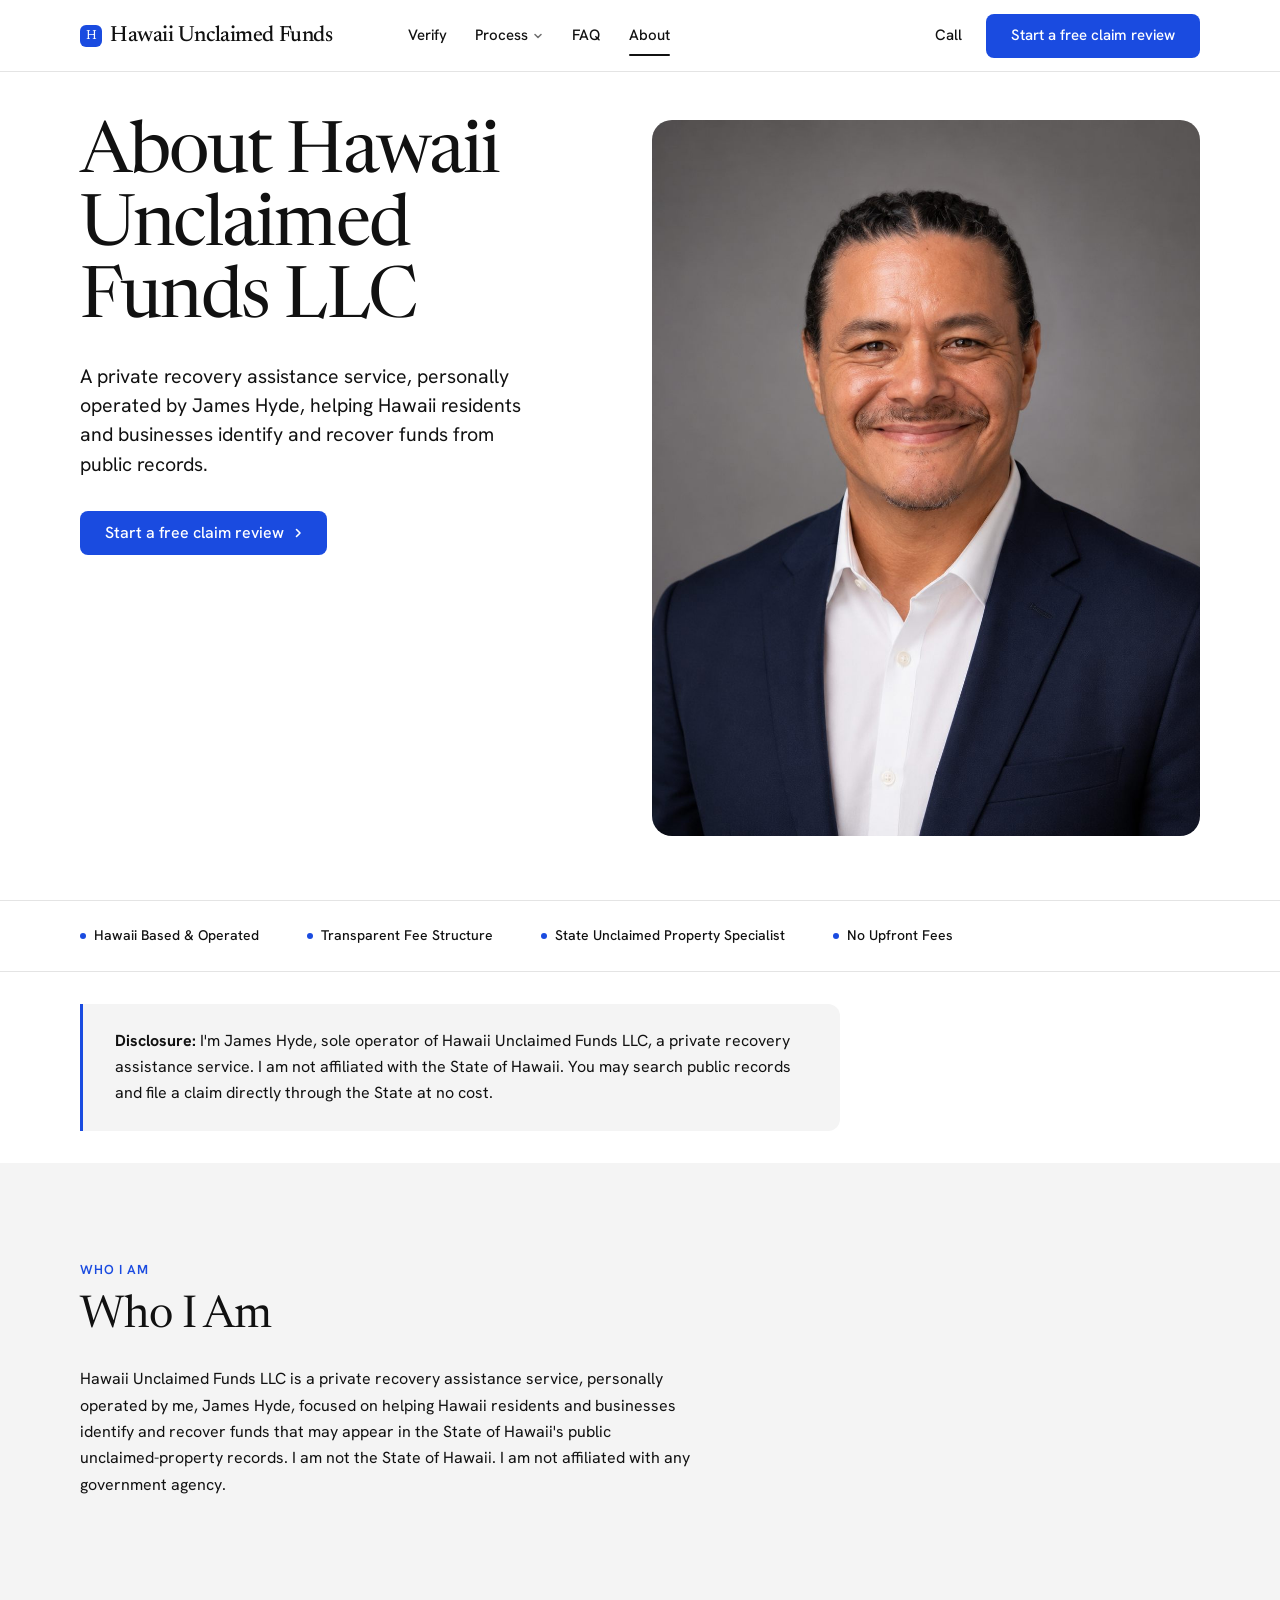
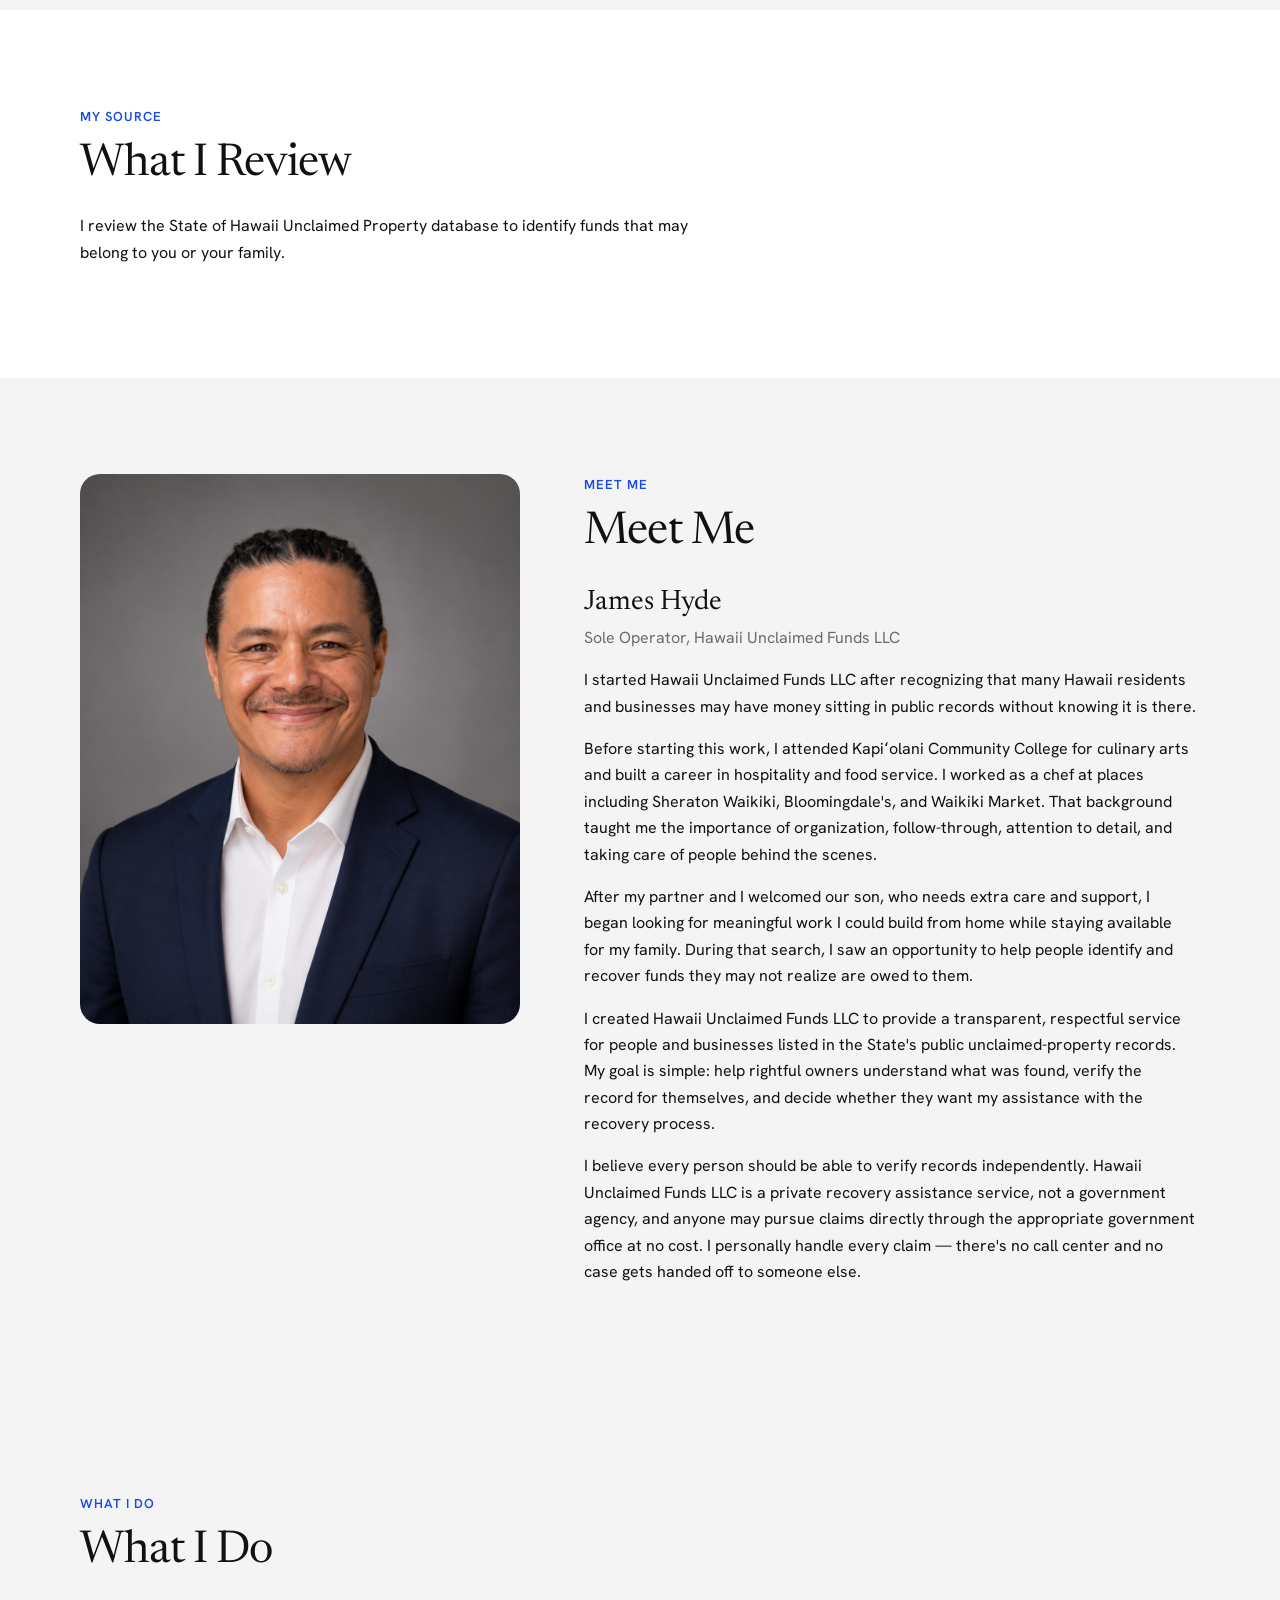
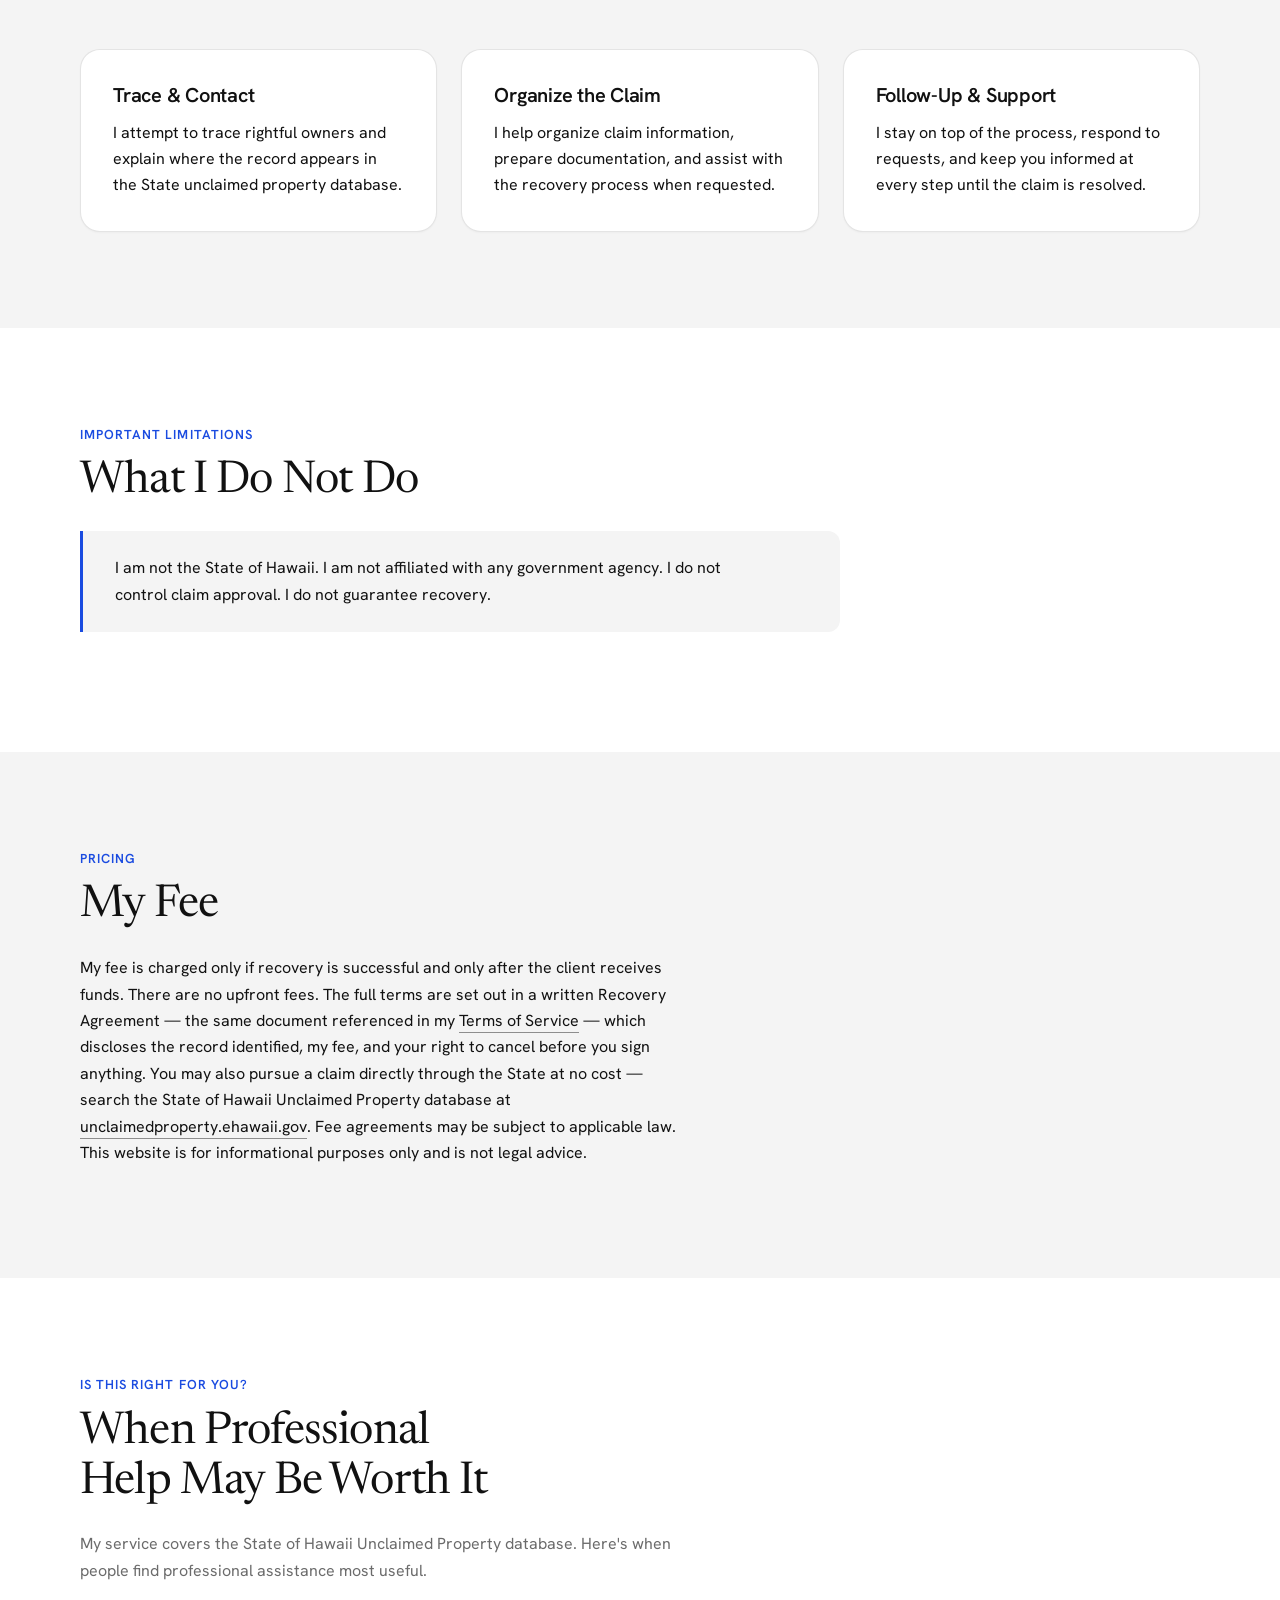
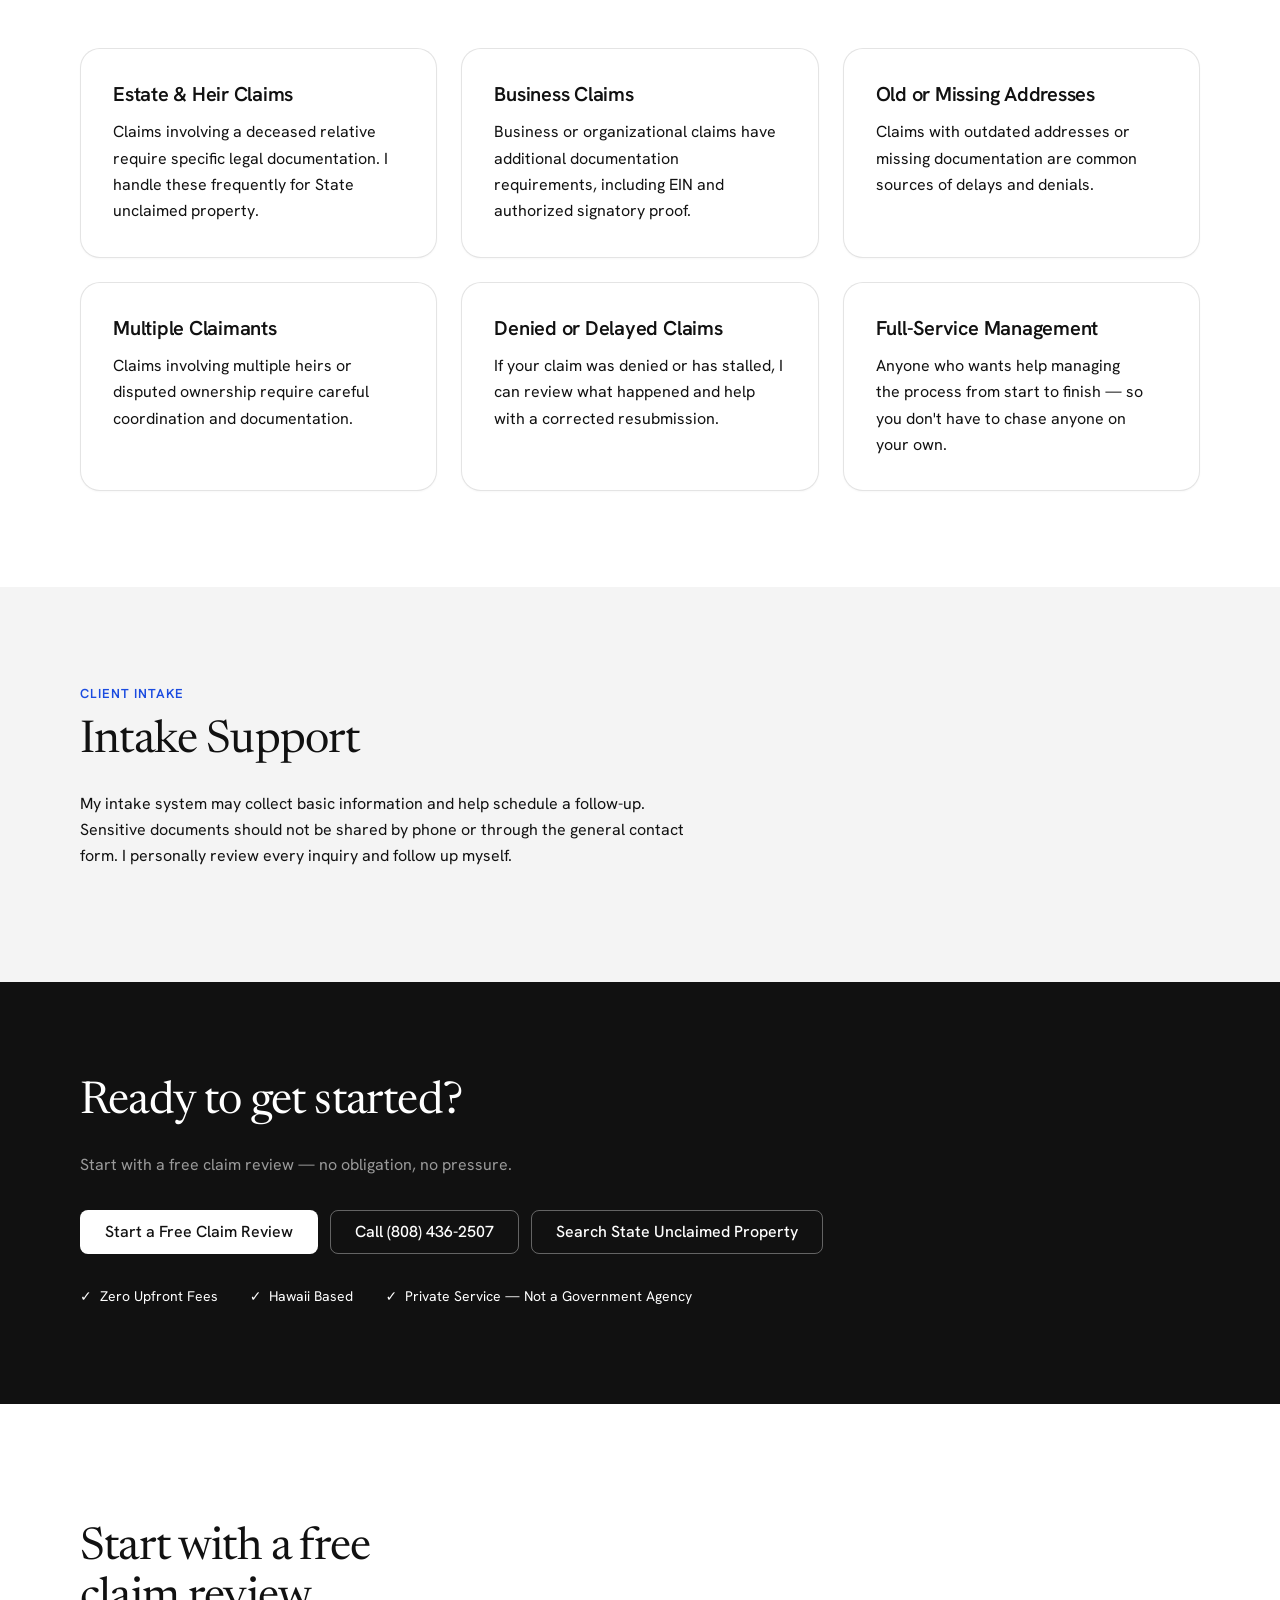
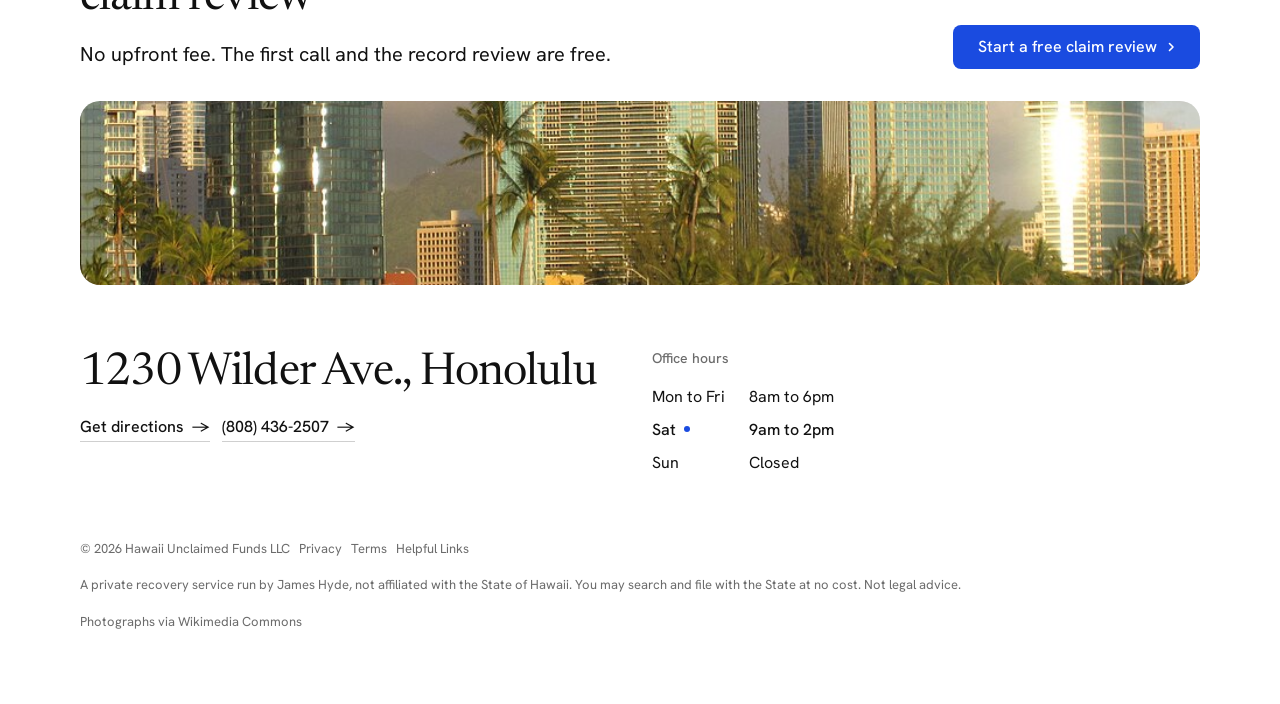
==== commit 985dd916: "Merge the Nov 15 content updates into the redesign Inner pages rebuilt from the latest wording (fee " ====
--- a/about.html
+++ b/about.html
@@ -58,6 +58,7 @@
               <a href="verify.html">Verify a letter<span>Check my letter yourself</span></a>
               <a href="faq.html">Questions<span>Fees, letters and the State</span></a>
               <a href="contact.html">Contact<span>Phone, form and office hours</span></a>
+              <a href="links.html">Helpful links<span>Official State sources</span></a>
             </div>
             <div class="menu-col span-3">
               <p class="t-label">Working with me</p>
@@ -300,7 +301,7 @@
         </div>
       </div>
       <div class="footer__legal">
-        <span>&copy; 2026 Hawaii Unclaimed Funds LLC &nbsp; <a href="privacy.html">Privacy</a> &nbsp; <a href="terms.html">Terms</a></span>
+        <span>&copy; 2026 Hawaii Unclaimed Funds LLC &nbsp; <a href="privacy.html">Privacy</a> &nbsp; <a href="terms.html">Terms</a> &nbsp; <a href="links.html">Helpful Links</a></span>
         <span>A private recovery service run by James Hyde, not affiliated with the State of Hawaii. You may search and file with the State at no cost. Not legal advice.</span>
         <a class="credits" href="credits.html">Photographs via Wikimedia Commons</a>
       </div>
@@ -315,5 +316,6 @@
 <script type="module" src="assets/system.js"></script>
 <script type="module" src="assets/motion/motion.js"></script>
 <script type="module" src="assets/layout/layout.js"></script>
+<script src="script.js?v=20261115"></script>
 </body>
 </html>
--- a/assets/pages.css
+++ b/assets/pages.css
@@ -142,3 +142,14 @@
 .doc h3 + div > div:has(> div > strong) { padding: var(--s-3) 0; border-top: 1px solid var(--line); max-width: 760px; }
 main > section.doc--note { padding: var(--s-6) 0 !important; }
 @media (max-width: 639px) { .doc .btn { white-space: normal; height: auto; min-height: var(--btn-h, 48px); padding-block: 12px; text-align: center; justify-content: center; max-width: 100%; } }
+
+/* Helpful Links: a grid of link cards */
+.doc .link-list, .doc .link-grid { display: grid; grid-template-columns: repeat(2, minmax(0, 1fr)); gap: var(--s-4); margin-bottom: var(--s-7); }
+@media (max-width: 767px) { .doc .link-list, .doc .link-grid { grid-template-columns: 1fr; } }
+.doc a.link-card { display: block; text-decoration: none; color: var(--ink); border: 1px solid var(--line); border-radius: var(--r-lg, 16px); padding: var(--s-5) var(--s-6); background: var(--bg); transition: transform .25s var(--ease, ease), border-color .25s; }
+.doc a.link-card:hover { transform: translateY(-2px); border-color: var(--accent); }
+.doc .link-icon { display: none; }
+.doc .link-body { display: block; }
+.doc .link-title { display: block; font-weight: 600; font-size: 1.05rem; margin-bottom: var(--s-2); }
+.doc .link-desc { display: block; color: var(--muted); font-size: var(--t-small); line-height: 1.55; }
+.doc .link-src { display: block; margin-top: var(--s-3); font-size: var(--t-small); color: var(--accent); }
